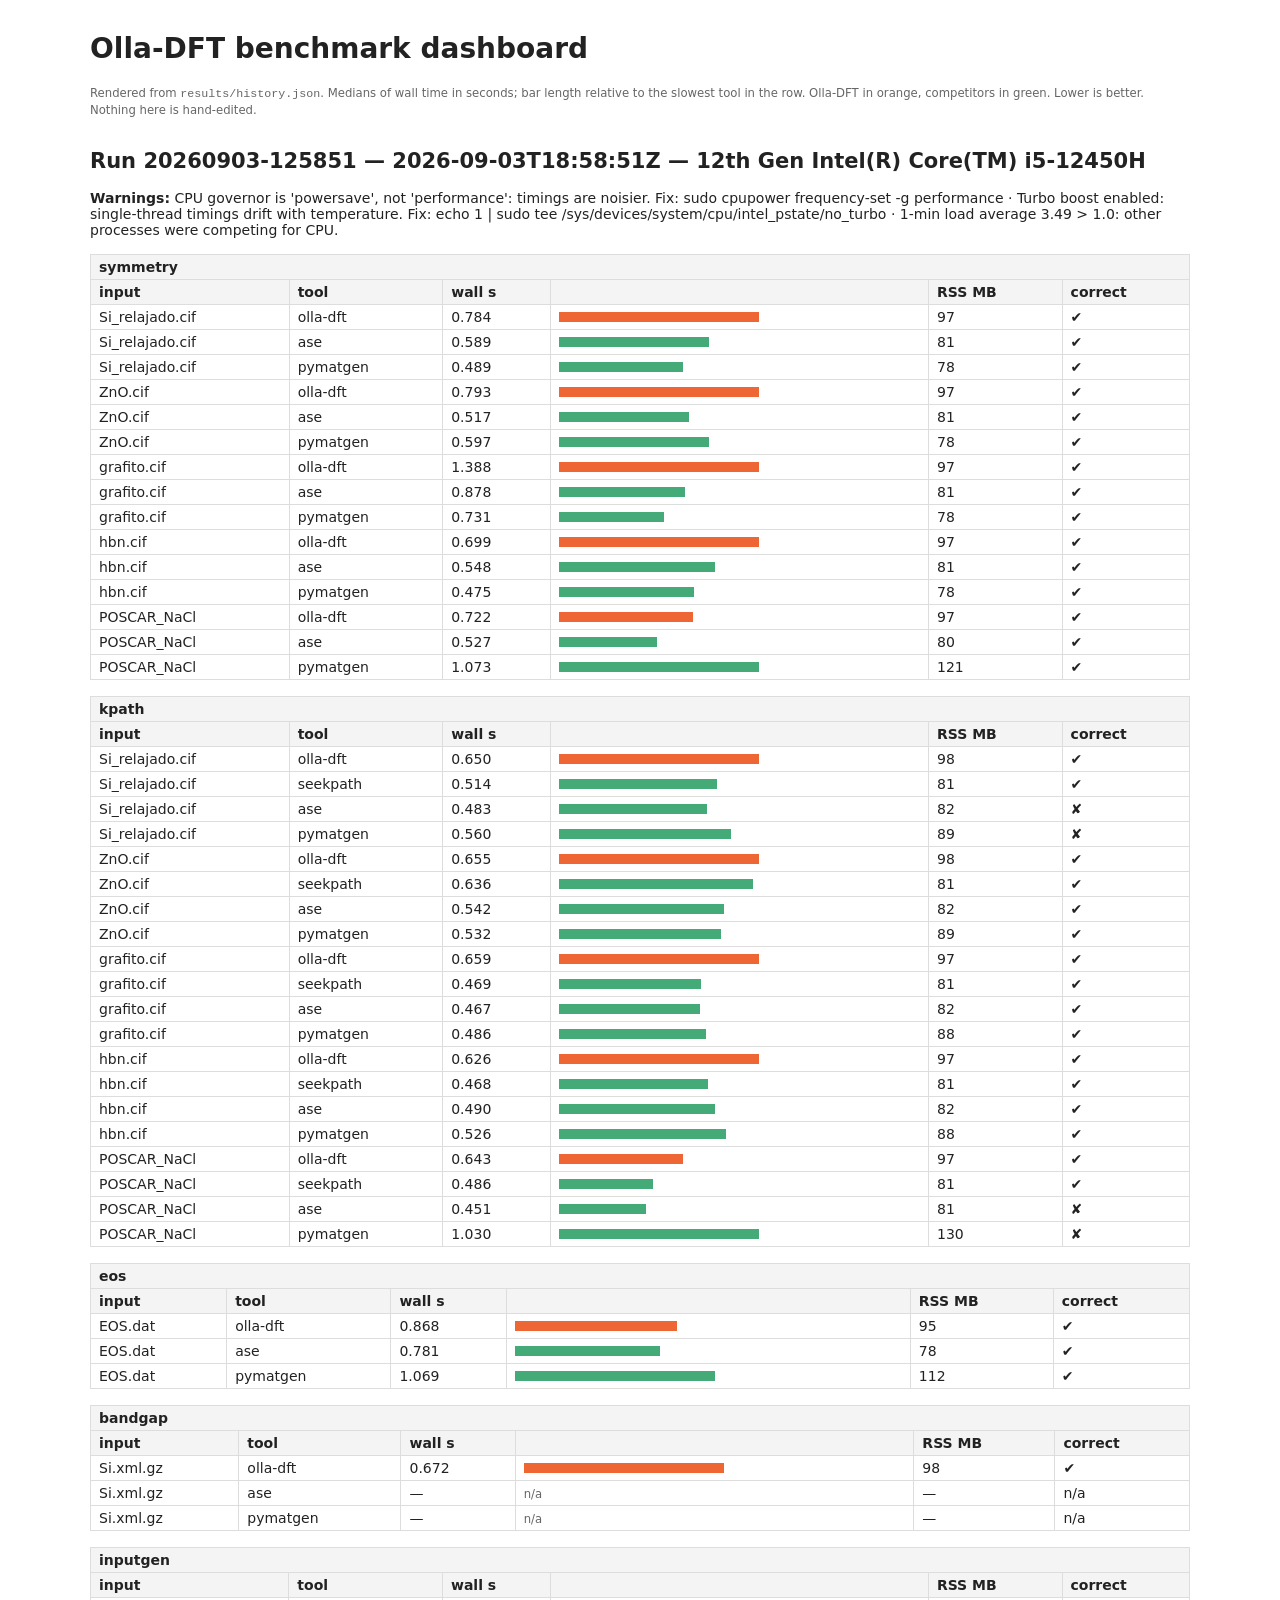
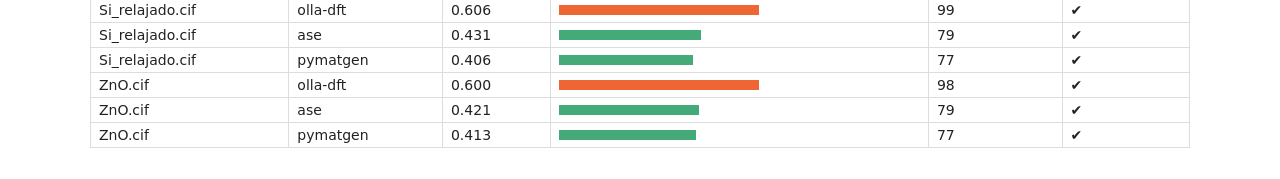
==== docs/index.html @ a961dec4 "First local benchmark run 20260903-125851: report, raw results, dashboard, judge packet Co-Authored-" ====
<!doctype html><html lang="en"><head><meta charset="utf-8"><title>Olla-DFT benchmark dashboard</title>
<style>body{font:14px system-ui,sans-serif;max-width:1100px;margin:2rem auto;padding:0 1rem;color:#222}table{border-collapse:collapse;width:100%;margin:1rem 0}td,th{border:1px solid #ddd;padding:4px 8px;text-align:left}th{background:#f4f4f4}.bar{height:10px;background:#4a7;display:inline-block}.o{background:#e63}small{color:#666}h2{margin-top:2rem}</style></head><body>
<h1>Olla-DFT benchmark dashboard</h1><p><small>Rendered from <code>results/history.json</code>. Medians of wall time in seconds; bar length relative to the slowest tool in the row. Olla-DFT in orange, competitors in green. Lower is better. Nothing here is hand-edited.</small></p>
<div id="app"></div>
<script>const H={"runs": [{"run_id": "20260903-125851", "timestamp": "2026-09-03T18:58:51Z", "cpu": "12th Gen Intel(R) Core(TM) i5-12450H", "label": "local", "warnings": ["CPU governor is 'powersave', not 'performance': timings are noisier. Fix: sudo cpupower frequency-set -g performance", "Turbo boost enabled: single-thread timings drift with temperature. Fix: echo 1 | sudo tee /sys/devices/system/cpu/intel_pstate/no_turbo", "1-min load average 3.49 > 1.0: other processes were competing for CPU."], "summary": {"symmetry": {"Si_relajado.cif": {"olla-dft": {"unsupported": false, "wall": 0.7836942550056847, "rss": 97.24609375, "correct": true}, "ase": {"unsupported": false, "wall": 0.5889256569935242, "rss": 80.5703125, "correct": true}, "pymatgen": {"unsupported": false, "wall": 0.4886148600053275, "rss": 77.90625, "correct": true}}, "ZnO.cif": {"olla-dft": {"unsupported": false, "wall": 0.7933083599928068, "rss": 97.24609375, "correct": true}, "ase": {"unsupported": false, "wall": 0.5170570519985631, "rss": 80.66796875, "correct": true}, "pymatgen": {"unsupported": false, "wall": 0.5966318950086134, "rss": 77.77734375, "correct": true}}, "grafito.cif": {"olla-dft": {"unsupported": false, "wall": 1.3883577520027757, "rss": 97.22265625, "correct": true}, "ase": {"unsupported": false, "wall": 0.878361497001606, "rss": 80.72265625, "correct": true}, "pymatgen": {"unsupported": false, "wall": 0.7312479440006427, "rss": 77.62109375, "correct": true}}, "hbn.cif": {"olla-dft": {"unsupported": false, "wall": 0.6993144100124482, "rss": 97.3515625, "correct": true}, "ase": {"unsupported": false, "wall": 0.5484953690029215, "rss": 80.53515625, "correct": true}, "pymatgen": {"unsupported": false, "wall": 0.4749829979991773, "rss": 77.68359375, "correct": true}}, "POSCAR_NaCl": {"olla-dft": {"unsupported": false, "wall": 0.7222179079981288, "rss": 97.29296875, "correct": true}, "ase": {"unsupported": false, "wall": 0.5265910250018351, "rss": 80.11328125, "correct": true}, "pymatgen": {"unsupported": false, "wall": 1.0728830940061016, "rss": 120.5625, "correct": true}}}, "kpath": {"Si_relajado.cif": {"olla-dft": {"unsupported": false, "wall": 0.6495729199959897, "rss": 97.578125, "correct": true}, "seekpath": {"unsupported": false, "wall": 0.5141105030052131, "rss": 81.0078125, "correct": true}, "ase": {"unsupported": false, "wall": 0.48333769899909385, "rss": 81.91796875, "correct": false}, "pymatgen": {"unsupported": false, "wall": 0.5600121689931257, "rss": 88.8515625, "correct": false}}, "ZnO.cif": {"olla-dft": {"unsupported": false, "wall": 0.6546568610065151, "rss": 97.51953125, "correct": true}, "seekpath": {"unsupported": false, "wall": 0.6358807950018672, "rss": 80.94140625, "correct": true}, "ase": {"unsupported": false, "wall": 0.5415040259977104, "rss": 81.91015625, "correct": true}, "pymatgen": {"unsupported": false, "wall": 0.5319372769881738, "rss": 88.65234375, "correct": true}}, "grafito.cif": {"olla-dft": {"unsupported": false, "wall": 0.6588038370100548, "rss": 97.47265625, "correct": true}, "seekpath": {"unsupported": false, "wall": 0.469487467998988, "rss": 80.83203125, "correct": true}, "ase": {"unsupported": false, "wall": 0.46731043499312364, "rss": 81.82421875, "correct": true}, "pymatgen": {"unsupported": false, "wall": 0.4859178479964612, "rss": 88.4765625, "correct": true}}, "hbn.cif": {"olla-dft": {"unsupported": false, "wall": 0.6262975499994354, "rss": 97.40625, "correct": true}, "seekpath": {"unsupported": false, "wall": 0.46783351300109643, "rss": 80.91015625, "correct": true}, "ase": {"unsupported": false, "wall": 0.4903212260105647, "rss": 81.8046875, "correct": true}, "pymatgen": {"unsupported": false, "wall": 0.5256099090038333, "rss": 88.42578125, "correct": true}}, "POSCAR_NaCl": {"olla-dft": {"unsupported": false, "wall": 0.6431158199993661, "rss": 97.26171875, "correct": true}, "seekpath": {"unsupported": false, "wall": 0.4858660549944034, "rss": 80.55078125, "correct": true}, "ase": {"unsupported": false, "wall": 0.4510289800091414, "rss": 81.453125, "correct": false}, "pymatgen": {"unsupported": false, "wall": 1.0301543050009059, "rss": 130.46484375, "correct": false}}}, "eos": {"EOS.dat": {"olla-dft": {"unsupported": false, "wall": 0.8675543709978228, "rss": 95.25, "correct": true}, "ase": {"unsupported": false, "wall": 0.780597734003095, "rss": 78.4453125, "correct": true}, "pymatgen": {"unsupported": false, "wall": 1.0693264929868747, "rss": 111.90234375, "correct": true}}}, "bandgap": {"Si.xml.gz": {"olla-dft": {"unsupported": false, "wall": 0.6720224029995734, "rss": 97.53515625, "correct": true}, "ase": {"unsupported": true, "wall": 0.5513637489930261, "rss": 77.9765625, "correct": false}, "pymatgen": {"unsupported": true, "wall": 0.23393407800176647, "rss": 39.97265625, "correct": false}}}, "inputgen": {"Si_relajado.cif": {"olla-dft": {"unsupported": false, "wall": 0.6055286350019742, "rss": 99.1328125, "correct": true}, "ase": {"unsupported": false, "wall": 0.43082701800449286, "rss": 79.390625, "correct": true}, "pymatgen": {"unsupported": false, "wall": 0.4062583290069597, "rss": 76.9140625, "correct": true}}, "ZnO.cif": {"olla-dft": {"unsupported": false, "wall": 0.5999783320003189, "rss": 98.19921875, "correct": true}, "ase": {"unsupported": false, "wall": 0.42106987300212495, "rss": 79.37109375, "correct": true}, "pymatgen": {"unsupported": false, "wall": 0.41304279200267047, "rss": 77.0078125, "correct": true}}}}, "packages": {"seekpath": "2.2.1", "olla-dft": "1.0.0", "scipy": "1.18.1", "matplotlib": "3.11.1", "pymatgen": "2026.5.4", "ase": "3.29.0", "spglib": "2.7.0", "numpy": "2.2.6"}}]};const app=document.getElementById('app');
for(const run of H.runs){const h=document.createElement('h2');h.textContent=`Run ${run.run_id} — ${run.timestamp} — ${run.cpu}`;app.appendChild(h);
if(run.warnings.length){const w=document.createElement('p');w.innerHTML='<b>Warnings:</b> '+run.warnings.join(' · ');app.appendChild(w);}
for(const [task,inputs] of Object.entries(run.summary)){const t=document.createElement('table');t.innerHTML=`<tr><th colspan=6>${task}</th></tr><tr><th>input</th><th>tool</th><th>wall s</th><th></th><th>RSS MB</th><th>correct</th></tr>`;
for(const [inp,tools] of Object.entries(inputs)){const mx=Math.max(...Object.values(tools).map(d=>d.wall||0));for(const [tool,d] of Object.entries(tools)){const tr=document.createElement('tr');
tr.innerHTML=`<td>${inp}</td><td>${tool}</td><td>${d.unsupported?'—':d.wall.toFixed(3)}</td><td>${d.unsupported?'<small>n/a</small>':`<span class="bar ${tool==='olla-dft'?'o':''}" style="width:${(200*d.wall/mx)|0}px"></span>`}</td><td>${d.unsupported?'—':d.rss.toFixed(0)}</td><td>${d.unsupported?'n/a':(d.correct?'✔':'✘')}</td>`;t.appendChild(tr);}}app.appendChild(t);}}
</script></body></html>
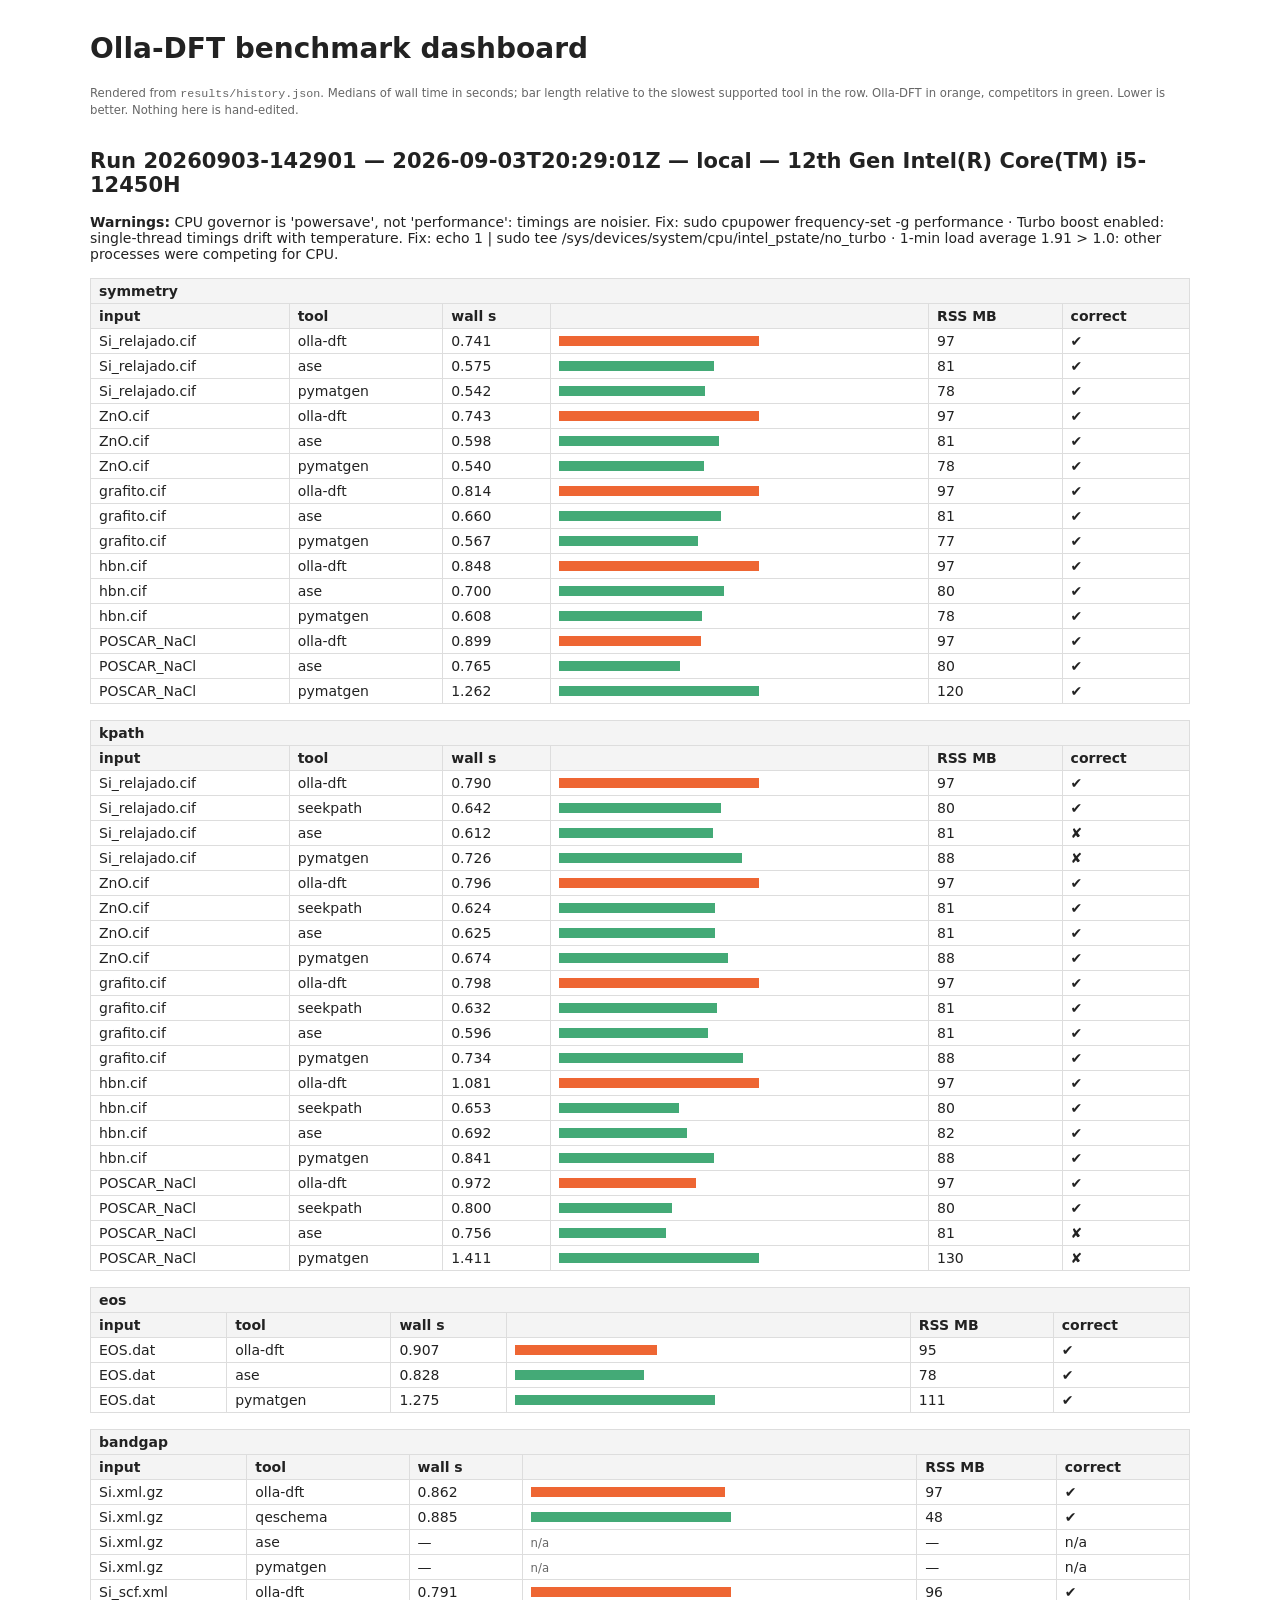
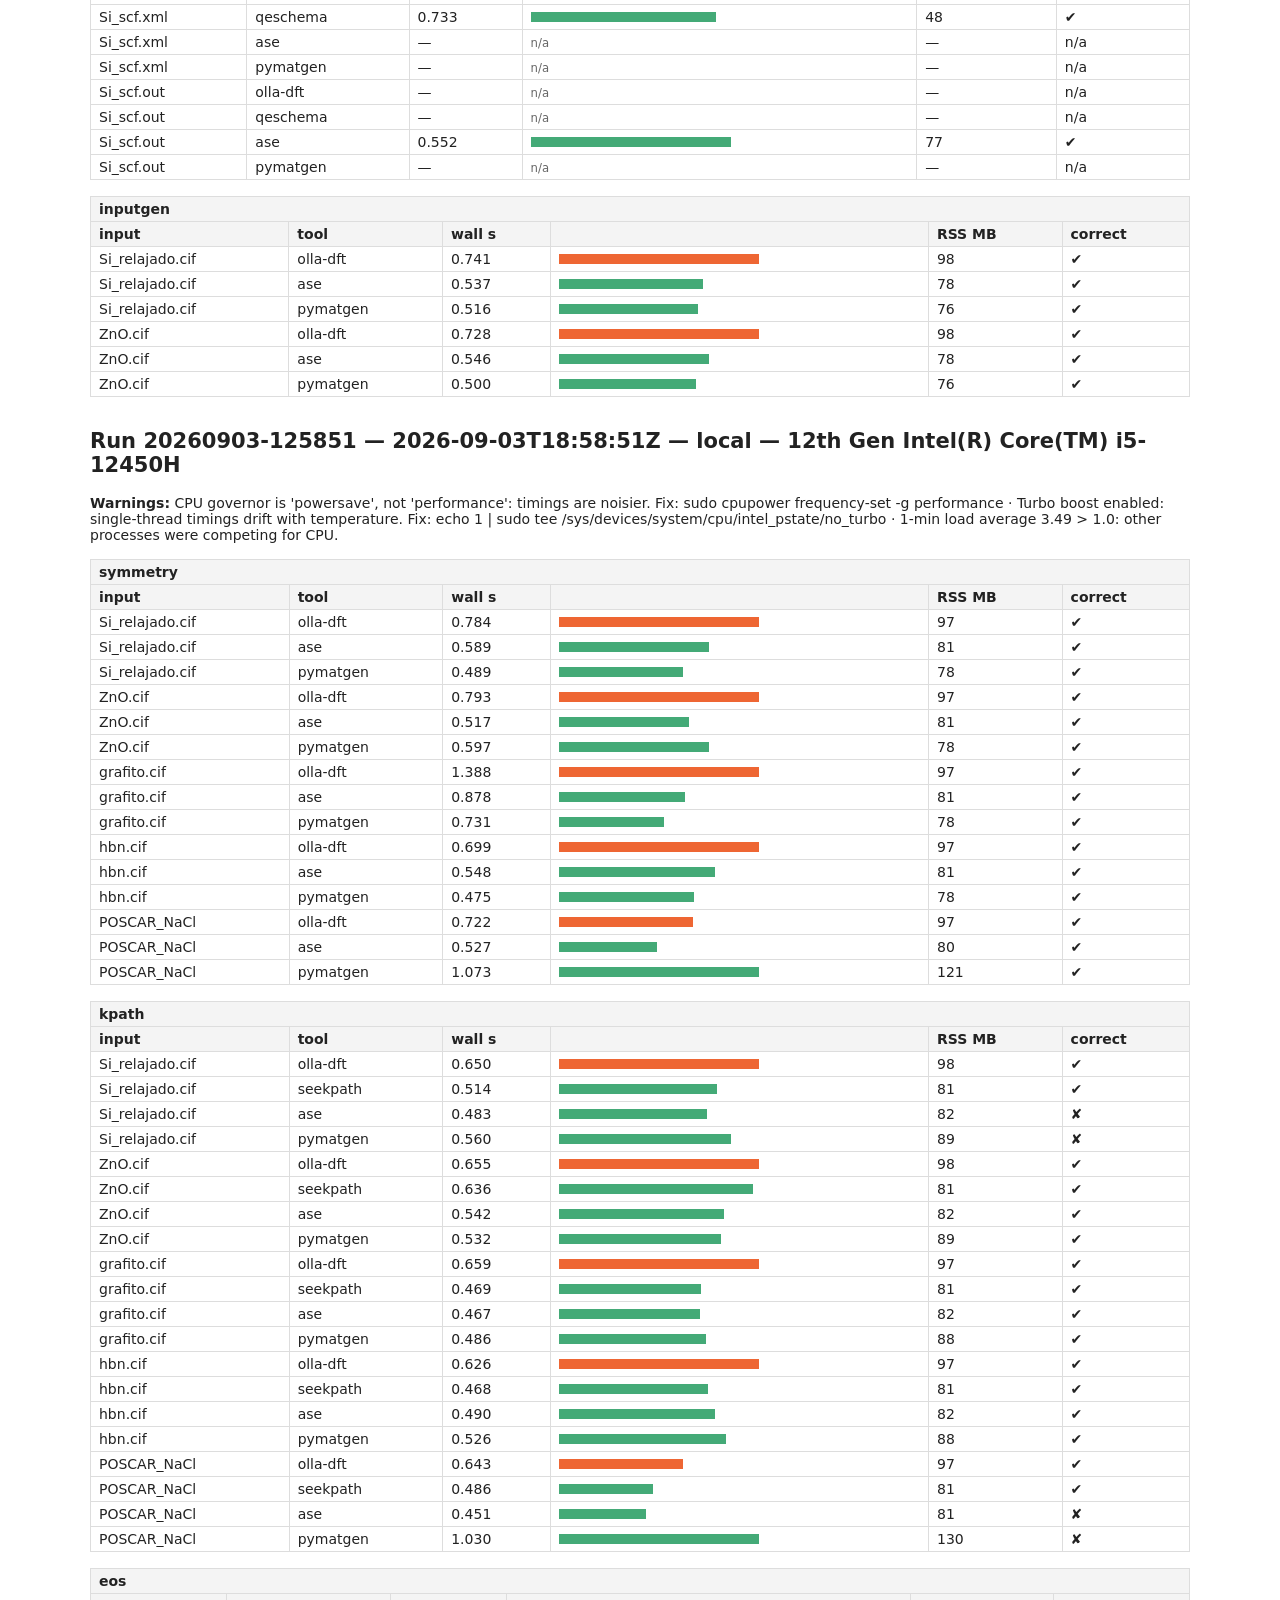
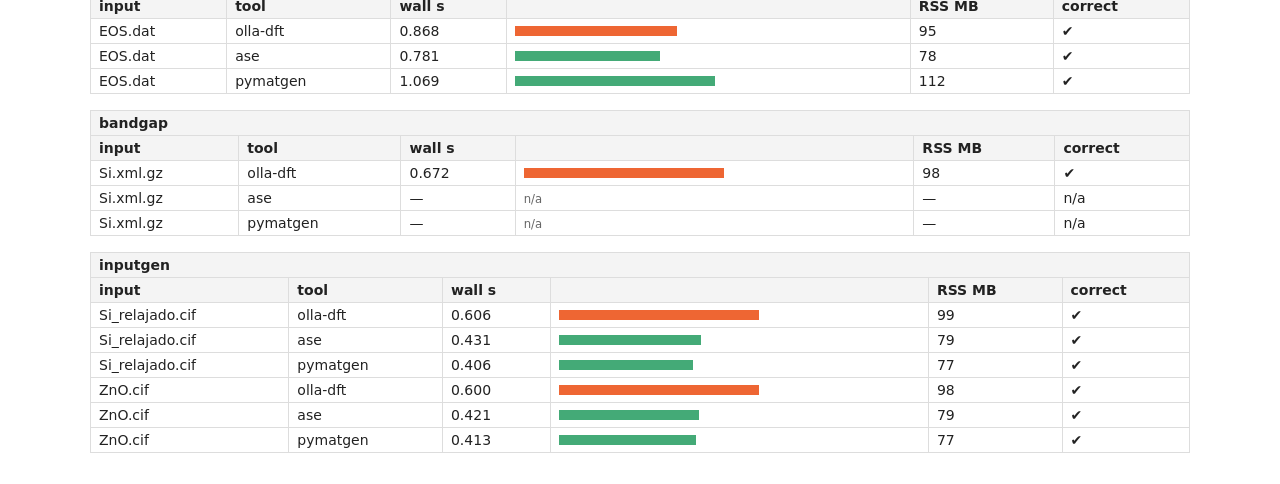
==== commit aff192f5: "Run 20260903-142901 after the first verdict: qeschema and text-output bandgap, analytic EOS referenc" ====
--- a/docs/index.html
+++ b/docs/index.html
@@ -1,11 +1,11 @@
 <!doctype html><html lang="en"><head><meta charset="utf-8"><title>Olla-DFT benchmark dashboard</title>
 <style>body{font:14px system-ui,sans-serif;max-width:1100px;margin:2rem auto;padding:0 1rem;color:#222}table{border-collapse:collapse;width:100%;margin:1rem 0}td,th{border:1px solid #ddd;padding:4px 8px;text-align:left}th{background:#f4f4f4}.bar{height:10px;background:#4a7;display:inline-block}.o{background:#e63}small{color:#666}h2{margin-top:2rem}</style></head><body>
-<h1>Olla-DFT benchmark dashboard</h1><p><small>Rendered from <code>results/history.json</code>. Medians of wall time in seconds; bar length relative to the slowest tool in the row. Olla-DFT in orange, competitors in green. Lower is better. Nothing here is hand-edited.</small></p>
+<h1>Olla-DFT benchmark dashboard</h1><p><small>Rendered from <code>results/history.json</code>. Medians of wall time in seconds; bar length relative to the slowest supported tool in the row. Olla-DFT in orange, competitors in green. Lower is better. Nothing here is hand-edited.</small></p>
 <div id="app"></div>
-<script>const H={"runs": [{"run_id": "20260903-125851", "timestamp": "2026-09-03T18:58:51Z", "cpu": "12th Gen Intel(R) Core(TM) i5-12450H", "label": "local", "warnings": ["CPU governor is 'powersave', not 'performance': timings are noisier. Fix: sudo cpupower frequency-set -g performance", "Turbo boost enabled: single-thread timings drift with temperature. Fix: echo 1 | sudo tee /sys/devices/system/cpu/intel_pstate/no_turbo", "1-min load average 3.49 > 1.0: other processes were competing for CPU."], "summary": {"symmetry": {"Si_relajado.cif": {"olla-dft": {"unsupported": false, "wall": 0.7836942550056847, "rss": 97.24609375, "correct": true}, "ase": {"unsupported": false, "wall": 0.5889256569935242, "rss": 80.5703125, "correct": true}, "pymatgen": {"unsupported": false, "wall": 0.4886148600053275, "rss": 77.90625, "correct": true}}, "ZnO.cif": {"olla-dft": {"unsupported": false, "wall": 0.7933083599928068, "rss": 97.24609375, "correct": true}, "ase": {"unsupported": false, "wall": 0.5170570519985631, "rss": 80.66796875, "correct": true}, "pymatgen": {"unsupported": false, "wall": 0.5966318950086134, "rss": 77.77734375, "correct": true}}, "grafito.cif": {"olla-dft": {"unsupported": false, "wall": 1.3883577520027757, "rss": 97.22265625, "correct": true}, "ase": {"unsupported": false, "wall": 0.878361497001606, "rss": 80.72265625, "correct": true}, "pymatgen": {"unsupported": false, "wall": 0.7312479440006427, "rss": 77.62109375, "correct": true}}, "hbn.cif": {"olla-dft": {"unsupported": false, "wall": 0.6993144100124482, "rss": 97.3515625, "correct": true}, "ase": {"unsupported": false, "wall": 0.5484953690029215, "rss": 80.53515625, "correct": true}, "pymatgen": {"unsupported": false, "wall": 0.4749829979991773, "rss": 77.68359375, "correct": true}}, "POSCAR_NaCl": {"olla-dft": {"unsupported": false, "wall": 0.7222179079981288, "rss": 97.29296875, "correct": true}, "ase": {"unsupported": false, "wall": 0.5265910250018351, "rss": 80.11328125, "correct": true}, "pymatgen": {"unsupported": false, "wall": 1.0728830940061016, "rss": 120.5625, "correct": true}}}, "kpath": {"Si_relajado.cif": {"olla-dft": {"unsupported": false, "wall": 0.6495729199959897, "rss": 97.578125, "correct": true}, "seekpath": {"unsupported": false, "wall": 0.5141105030052131, "rss": 81.0078125, "correct": true}, "ase": {"unsupported": false, "wall": 0.48333769899909385, "rss": 81.91796875, "correct": false}, "pymatgen": {"unsupported": false, "wall": 0.5600121689931257, "rss": 88.8515625, "correct": false}}, "ZnO.cif": {"olla-dft": {"unsupported": false, "wall": 0.6546568610065151, "rss": 97.51953125, "correct": true}, "seekpath": {"unsupported": false, "wall": 0.6358807950018672, "rss": 80.94140625, "correct": true}, "ase": {"unsupported": false, "wall": 0.5415040259977104, "rss": 81.91015625, "correct": true}, "pymatgen": {"unsupported": false, "wall": 0.5319372769881738, "rss": 88.65234375, "correct": true}}, "grafito.cif": {"olla-dft": {"unsupported": false, "wall": 0.6588038370100548, "rss": 97.47265625, "correct": true}, "seekpath": {"unsupported": false, "wall": 0.469487467998988, "rss": 80.83203125, "correct": true}, "ase": {"unsupported": false, "wall": 0.46731043499312364, "rss": 81.82421875, "correct": true}, "pymatgen": {"unsupported": false, "wall": 0.4859178479964612, "rss": 88.4765625, "correct": true}}, "hbn.cif": {"olla-dft": {"unsupported": false, "wall": 0.6262975499994354, "rss": 97.40625, "correct": true}, "seekpath": {"unsupported": false, "wall": 0.46783351300109643, "rss": 80.91015625, "correct": true}, "ase": {"unsupported": false, "wall": 0.4903212260105647, "rss": 81.8046875, "correct": true}, "pymatgen": {"unsupported": false, "wall": 0.5256099090038333, "rss": 88.42578125, "correct": true}}, "POSCAR_NaCl": {"olla-dft": {"unsupported": false, "wall": 0.6431158199993661, "rss": 97.26171875, "correct": true}, "seekpath": {"unsupported": false, "wall": 0.4858660549944034, "rss": 80.55078125, "correct": true}, "ase": {"unsupported": false, "wall": 0.4510289800091414, "rss": 81.453125, "correct": false}, "pymatgen": {"unsupported": false, "wall": 1.0301543050009059, "rss": 130.46484375, "correct": false}}}, "eos": {"EOS.dat": {"olla-dft": {"unsupported": false, "wall": 0.8675543709978228, "rss": 95.25, "correct": true}, "ase": {"unsupported": false, "wall": 0.780597734003095, "rss": 78.4453125, "correct": true}, "pymatgen": {"unsupported": false, "wall": 1.0693264929868747, "rss": 111.90234375, "correct": true}}}, "bandgap": {"Si.xml.gz": {"olla-dft": {"unsupported": false, "wall": 0.6720224029995734, "rss": 97.53515625, "correct": true}, "ase": {"unsupported": true, "wall": 0.5513637489930261, "rss": 77.9765625, "correct": false}, "pymatgen": {"unsupported": true, "wall": 0.23393407800176647, "rss": 39.97265625, "correct": false}}}, "inputgen": {"Si_relajado.cif": {"olla-dft": {"unsupported": false, "wall": 0.6055286350019742, "rss": 99.1328125, "correct": true}, "ase": {"unsupported": false, "wall": 0.43082701800449286, "rss": 79.390625, "correct": true}, "pymatgen": {"unsupported": false, "wall": 0.4062583290069597, "rss": 76.9140625, "correct": true}}, "ZnO.cif": {"olla-dft": {"unsupported": false, "wall": 0.5999783320003189, "rss": 98.19921875, "correct": true}, "ase": {"unsupported": false, "wall": 0.42106987300212495, "rss": 79.37109375, "correct": true}, "pymatgen": {"unsupported": false, "wall": 0.41304279200267047, "rss": 77.0078125, "correct": true}}}}, "packages": {"seekpath": "2.2.1", "olla-dft": "1.0.0", "scipy": "1.18.1", "matplotlib": "3.11.1", "pymatgen": "2026.5.4", "ase": "3.29.0", "spglib": "2.7.0", "numpy": "2.2.6"}}]};const app=document.getElementById('app');
-for(const run of H.runs){const h=document.createElement('h2');h.textContent=`Run ${run.run_id} — ${run.timestamp} — ${run.cpu}`;app.appendChild(h);
+<script>const H={"runs": [{"run_id": "20260903-142901", "timestamp": "2026-09-03T20:29:01Z", "cpu": "12th Gen Intel(R) Core(TM) i5-12450H", "label": "local", "warnings": ["CPU governor is 'powersave', not 'performance': timings are noisier. Fix: sudo cpupower frequency-set -g performance", "Turbo boost enabled: single-thread timings drift with temperature. Fix: echo 1 | sudo tee /sys/devices/system/cpu/intel_pstate/no_turbo", "1-min load average 1.91 > 1.0: other processes were competing for CPU."], "summary": {"symmetry": {"Si_relajado.cif": {"olla-dft": {"unsupported": false, "wall": 0.7413326950045303, "rss": 97.3046875, "correct": true}, "ase": {"unsupported": false, "wall": 0.5750709279964212, "rss": 80.80078125, "correct": true}, "pymatgen": {"unsupported": false, "wall": 0.5423307160090189, "rss": 77.7890625, "correct": true}}, "ZnO.cif": {"olla-dft": {"unsupported": false, "wall": 0.7434345069923438, "rss": 97.2421875, "correct": true}, "ase": {"unsupported": false, "wall": 0.5981749289931031, "rss": 80.78125, "correct": true}, "pymatgen": {"unsupported": false, "wall": 0.5396414470014861, "rss": 77.84765625, "correct": true}}, "grafito.cif": {"olla-dft": {"unsupported": false, "wall": 0.8139998940023361, "rss": 96.94140625, "correct": true}, "ase": {"unsupported": false, "wall": 0.660035341992625, "rss": 80.5859375, "correct": true}, "pymatgen": {"unsupported": false, "wall": 0.5668149989942322, "rss": 77.49609375, "correct": true}}, "hbn.cif": {"olla-dft": {"unsupported": false, "wall": 0.8483597050071694, "rss": 96.75, "correct": true}, "ase": {"unsupported": false, "wall": 0.7002635249955347, "rss": 80.3203125, "correct": true}, "pymatgen": {"unsupported": false, "wall": 0.6075903160090093, "rss": 77.5078125, "correct": true}}, "POSCAR_NaCl": {"olla-dft": {"unsupported": false, "wall": 0.8993174289935268, "rss": 96.65625, "correct": true}, "ase": {"unsupported": false, "wall": 0.7645296619884903, "rss": 79.7265625, "correct": true}, "pymatgen": {"unsupported": false, "wall": 1.26195904200722, "rss": 119.8828125, "correct": true}}}, "kpath": {"Si_relajado.cif": {"olla-dft": {"unsupported": false, "wall": 0.7902662359992974, "rss": 96.76171875, "correct": true}, "seekpath": {"unsupported": false, "wall": 0.6417101359984372, "rss": 80.390625, "correct": true}, "ase": {"unsupported": false, "wall": 0.612338696999359, "rss": 81.30078125, "correct": false}, "pymatgen": {"unsupported": false, "wall": 0.7260987879999448, "rss": 88.2421875, "correct": false}}, "ZnO.cif": {"olla-dft": {"unsupported": false, "wall": 0.7959597610024503, "rss": 96.78515625, "correct": true}, "seekpath": {"unsupported": false, "wall": 0.6238072839914821, "rss": 80.5, "correct": true}, "ase": {"unsupported": false, "wall": 0.6245010210113833, "rss": 81.453125, "correct": true}, "pymatgen": {"unsupported": false, "wall": 0.67350935099239, "rss": 88.2734375, "correct": true}}, "grafito.cif": {"olla-dft": {"unsupported": false, "wall": 0.7975847159978002, "rss": 96.859375, "correct": true}, "seekpath": {"unsupported": false, "wall": 0.6316944060090464, "rss": 80.5625, "correct": true}, "ase": {"unsupported": false, "wall": 0.5956927890074439, "rss": 81.45703125, "correct": true}, "pymatgen": {"unsupported": false, "wall": 0.7338924700015923, "rss": 88.140625, "correct": true}}, "hbn.cif": {"olla-dft": {"unsupported": false, "wall": 1.0808410409954377, "rss": 96.94921875, "correct": true}, "seekpath": {"unsupported": false, "wall": 0.6525974340038374, "rss": 80.48828125, "correct": true}, "ase": {"unsupported": false, "wall": 0.6920888440072304, "rss": 81.5234375, "correct": true}, "pymatgen": {"unsupported": false, "wall": 0.8406175440031802, "rss": 88.0390625, "correct": true}}, "POSCAR_NaCl": {"olla-dft": {"unsupported": false, "wall": 0.9717661820031935, "rss": 96.875, "correct": true}, "seekpath": {"unsupported": false, "wall": 0.7997971139993751, "rss": 80.2890625, "correct": true}, "ase": {"unsupported": false, "wall": 0.756377869998687, "rss": 81.18359375, "correct": false}, "pymatgen": {"unsupported": false, "wall": 1.4108239859924652, "rss": 130.01953125, "correct": false}}}, "eos": {"EOS.dat": {"olla-dft": {"unsupported": false, "wall": 0.9068690740095917, "rss": 94.7421875, "correct": true}, "ase": {"unsupported": false, "wall": 0.8277070219919551, "rss": 77.734375, "correct": true}, "pymatgen": {"unsupported": false, "wall": 1.2748774319916265, "rss": 111.26171875, "correct": true}}}, "bandgap": {"Si.xml.gz": {"olla-dft": {"unsupported": false, "wall": 0.8616909230040619, "rss": 96.5859375, "correct": true}, "qeschema": {"unsupported": false, "wall": 0.8850479069951689, "rss": 48.45703125, "correct": true}, "ase": {"unsupported": true, "wall": null, "rss": null, "correct": false}, "pymatgen": {"unsupported": true, "wall": null, "rss": null, "correct": false}}, "Si_scf.xml": {"olla-dft": {"unsupported": false, "wall": 0.790674461008166, "rss": 96.00390625, "correct": true}, "qeschema": {"unsupported": false, "wall": 0.7333113869972294, "rss": 47.81640625, "correct": true}, "ase": {"unsupported": true, "wall": null, "rss": null, "correct": false}, "pymatgen": {"unsupported": true, "wall": null, "rss": null, "correct": false}}, "Si_scf.out": {"olla-dft": {"unsupported": true, "wall": null, "rss": null, "correct": false}, "qeschema": {"unsupported": true, "wall": null, "rss": null, "correct": false}, "ase": {"unsupported": false, "wall": 0.5522479250066681, "rss": 77.1484375, "correct": true}, "pymatgen": {"unsupported": true, "wall": null, "rss": null, "correct": false}}}, "inputgen": {"Si_relajado.cif": {"olla-dft": {"unsupported": false, "wall": 0.741191153996624, "rss": 98.4140625, "correct": true}, "ase": {"unsupported": false, "wall": 0.5365817619895097, "rss": 78.375, "correct": true}, "pymatgen": {"unsupported": false, "wall": 0.5155244679917814, "rss": 76.19921875, "correct": true}}, "ZnO.cif": {"olla-dft": {"unsupported": false, "wall": 0.7276115079876035, "rss": 97.50390625, "correct": true}, "ase": {"unsupported": false, "wall": 0.5459061220026342, "rss": 78.44140625, "correct": true}, "pymatgen": {"unsupported": false, "wall": 0.4996928030013805, "rss": 76.109375, "correct": true}}}}, "packages": {"seekpath": "2.2.1", "olla-dft": "1.0.0", "scipy": "1.18.1", "matplotlib": "3.11.1", "pymatgen": "2026.5.4", "ase": "3.29.0", "spglib": "2.7.0", "numpy": "2.2.6"}}, {"run_id": "20260903-125851", "timestamp": "2026-09-03T18:58:51Z", "cpu": "12th Gen Intel(R) Core(TM) i5-12450H", "label": "local", "warnings": ["CPU governor is 'powersave', not 'performance': timings are noisier. Fix: sudo cpupower frequency-set -g performance", "Turbo boost enabled: single-thread timings drift with temperature. Fix: echo 1 | sudo tee /sys/devices/system/cpu/intel_pstate/no_turbo", "1-min load average 3.49 > 1.0: other processes were competing for CPU."], "summary": {"symmetry": {"Si_relajado.cif": {"olla-dft": {"unsupported": false, "wall": 0.7836942550056847, "rss": 97.24609375, "correct": true}, "ase": {"unsupported": false, "wall": 0.5889256569935242, "rss": 80.5703125, "correct": true}, "pymatgen": {"unsupported": false, "wall": 0.4886148600053275, "rss": 77.90625, "correct": true}}, "ZnO.cif": {"olla-dft": {"unsupported": false, "wall": 0.7933083599928068, "rss": 97.24609375, "correct": true}, "ase": {"unsupported": false, "wall": 0.5170570519985631, "rss": 80.66796875, "correct": true}, "pymatgen": {"unsupported": false, "wall": 0.5966318950086134, "rss": 77.77734375, "correct": true}}, "grafito.cif": {"olla-dft": {"unsupported": false, "wall": 1.3883577520027757, "rss": 97.22265625, "correct": true}, "ase": {"unsupported": false, "wall": 0.878361497001606, "rss": 80.72265625, "correct": true}, "pymatgen": {"unsupported": false, "wall": 0.7312479440006427, "rss": 77.62109375, "correct": true}}, "hbn.cif": {"olla-dft": {"unsupported": false, "wall": 0.6993144100124482, "rss": 97.3515625, "correct": true}, "ase": {"unsupported": false, "wall": 0.5484953690029215, "rss": 80.53515625, "correct": true}, "pymatgen": {"unsupported": false, "wall": 0.4749829979991773, "rss": 77.68359375, "correct": true}}, "POSCAR_NaCl": {"olla-dft": {"unsupported": false, "wall": 0.7222179079981288, "rss": 97.29296875, "correct": true}, "ase": {"unsupported": false, "wall": 0.5265910250018351, "rss": 80.11328125, "correct": true}, "pymatgen": {"unsupported": false, "wall": 1.0728830940061016, "rss": 120.5625, "correct": true}}}, "kpath": {"Si_relajado.cif": {"olla-dft": {"unsupported": false, "wall": 0.6495729199959897, "rss": 97.578125, "correct": true}, "seekpath": {"unsupported": false, "wall": 0.5141105030052131, "rss": 81.0078125, "correct": true}, "ase": {"unsupported": false, "wall": 0.48333769899909385, "rss": 81.91796875, "correct": false}, "pymatgen": {"unsupported": false, "wall": 0.5600121689931257, "rss": 88.8515625, "correct": false}}, "ZnO.cif": {"olla-dft": {"unsupported": false, "wall": 0.6546568610065151, "rss": 97.51953125, "correct": true}, "seekpath": {"unsupported": false, "wall": 0.6358807950018672, "rss": 80.94140625, "correct": true}, "ase": {"unsupported": false, "wall": 0.5415040259977104, "rss": 81.91015625, "correct": true}, "pymatgen": {"unsupported": false, "wall": 0.5319372769881738, "rss": 88.65234375, "correct": true}}, "grafito.cif": {"olla-dft": {"unsupported": false, "wall": 0.6588038370100548, "rss": 97.47265625, "correct": true}, "seekpath": {"unsupported": false, "wall": 0.469487467998988, "rss": 80.83203125, "correct": true}, "ase": {"unsupported": false, "wall": 0.46731043499312364, "rss": 81.82421875, "correct": true}, "pymatgen": {"unsupported": false, "wall": 0.4859178479964612, "rss": 88.4765625, "correct": true}}, "hbn.cif": {"olla-dft": {"unsupported": false, "wall": 0.6262975499994354, "rss": 97.40625, "correct": true}, "seekpath": {"unsupported": false, "wall": 0.46783351300109643, "rss": 80.91015625, "correct": true}, "ase": {"unsupported": false, "wall": 0.4903212260105647, "rss": 81.8046875, "correct": true}, "pymatgen": {"unsupported": false, "wall": 0.5256099090038333, "rss": 88.42578125, "correct": true}}, "POSCAR_NaCl": {"olla-dft": {"unsupported": false, "wall": 0.6431158199993661, "rss": 97.26171875, "correct": true}, "seekpath": {"unsupported": false, "wall": 0.4858660549944034, "rss": 80.55078125, "correct": true}, "ase": {"unsupported": false, "wall": 0.4510289800091414, "rss": 81.453125, "correct": false}, "pymatgen": {"unsupported": false, "wall": 1.0301543050009059, "rss": 130.46484375, "correct": false}}}, "eos": {"EOS.dat": {"olla-dft": {"unsupported": false, "wall": 0.8675543709978228, "rss": 95.25, "correct": true}, "ase": {"unsupported": false, "wall": 0.780597734003095, "rss": 78.4453125, "correct": true}, "pymatgen": {"unsupported": false, "wall": 1.0693264929868747, "rss": 111.90234375, "correct": true}}}, "bandgap": {"Si.xml.gz": {"olla-dft": {"unsupported": false, "wall": 0.6720224029995734, "rss": 97.53515625, "correct": true}, "ase": {"unsupported": true, "wall": 0.5513637489930261, "rss": 77.9765625, "correct": false}, "pymatgen": {"unsupported": true, "wall": 0.23393407800176647, "rss": 39.97265625, "correct": false}}}, "inputgen": {"Si_relajado.cif": {"olla-dft": {"unsupported": false, "wall": 0.6055286350019742, "rss": 99.1328125, "correct": true}, "ase": {"unsupported": false, "wall": 0.43082701800449286, "rss": 79.390625, "correct": true}, "pymatgen": {"unsupported": false, "wall": 0.4062583290069597, "rss": 76.9140625, "correct": true}}, "ZnO.cif": {"olla-dft": {"unsupported": false, "wall": 0.5999783320003189, "rss": 98.19921875, "correct": true}, "ase": {"unsupported": false, "wall": 0.42106987300212495, "rss": 79.37109375, "correct": true}, "pymatgen": {"unsupported": false, "wall": 0.41304279200267047, "rss": 77.0078125, "correct": true}}}}, "packages": {"seekpath": "2.2.1", "olla-dft": "1.0.0", "scipy": "1.18.1", "matplotlib": "3.11.1", "pymatgen": "2026.5.4", "ase": "3.29.0", "spglib": "2.7.0", "numpy": "2.2.6"}}]};const app=document.getElementById('app');
+for(const run of H.runs){const h=document.createElement('h2');h.textContent=`Run ${run.run_id} — ${run.timestamp} — ${run.label} — ${run.cpu}`;app.appendChild(h);
 if(run.warnings.length){const w=document.createElement('p');w.innerHTML='<b>Warnings:</b> '+run.warnings.join(' · ');app.appendChild(w);}
 for(const [task,inputs] of Object.entries(run.summary)){const t=document.createElement('table');t.innerHTML=`<tr><th colspan=6>${task}</th></tr><tr><th>input</th><th>tool</th><th>wall s</th><th></th><th>RSS MB</th><th>correct</th></tr>`;
-for(const [inp,tools] of Object.entries(inputs)){const mx=Math.max(...Object.values(tools).map(d=>d.wall||0));for(const [tool,d] of Object.entries(tools)){const tr=document.createElement('tr');
+for(const [inp,tools] of Object.entries(inputs)){const mx=Math.max(...Object.values(tools).filter(d=>!d.unsupported).map(d=>d.wall||0));for(const [tool,d] of Object.entries(tools)){const tr=document.createElement('tr');
 tr.innerHTML=`<td>${inp}</td><td>${tool}</td><td>${d.unsupported?'—':d.wall.toFixed(3)}</td><td>${d.unsupported?'<small>n/a</small>':`<span class="bar ${tool==='olla-dft'?'o':''}" style="width:${(200*d.wall/mx)|0}px"></span>`}</td><td>${d.unsupported?'—':d.rss.toFixed(0)}</td><td>${d.unsupported?'n/a':(d.correct?'✔':'✘')}</td>`;t.appendChild(tr);}}app.appendChild(t);}}
 </script></body></html>
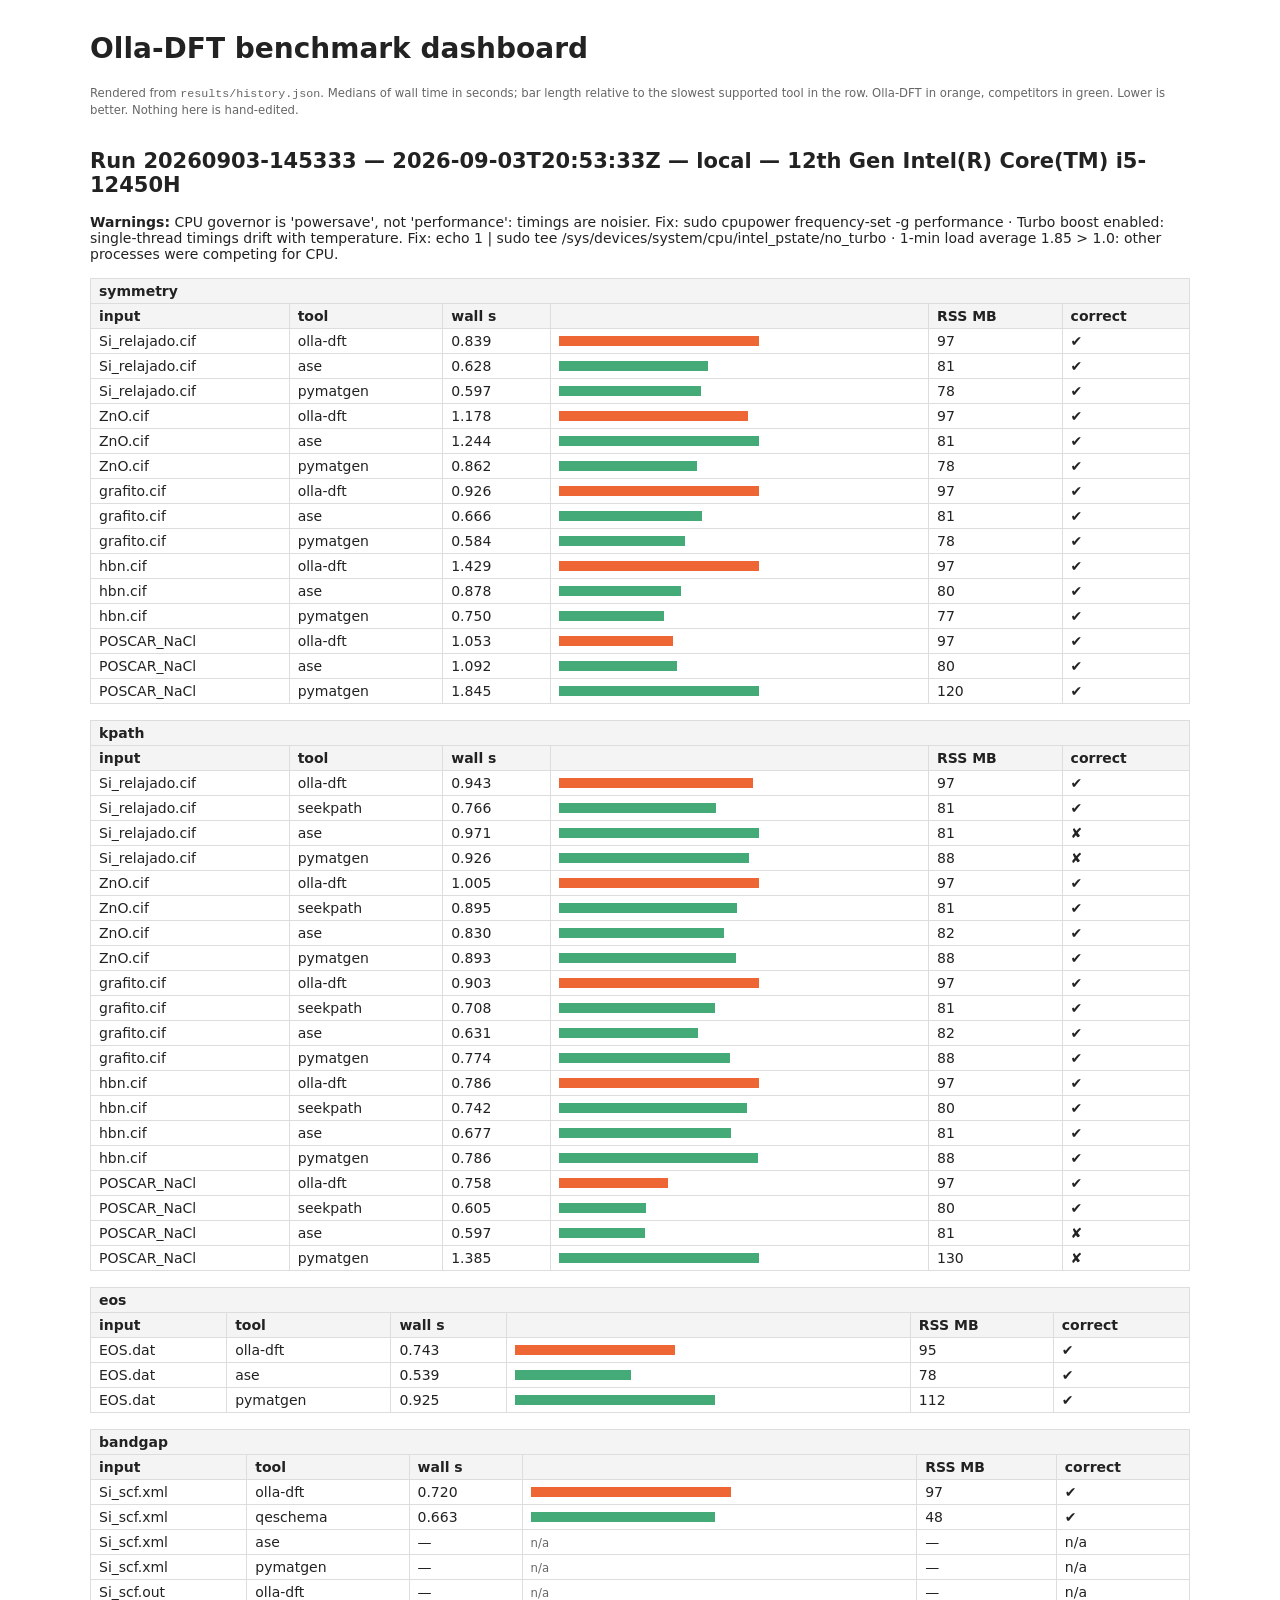
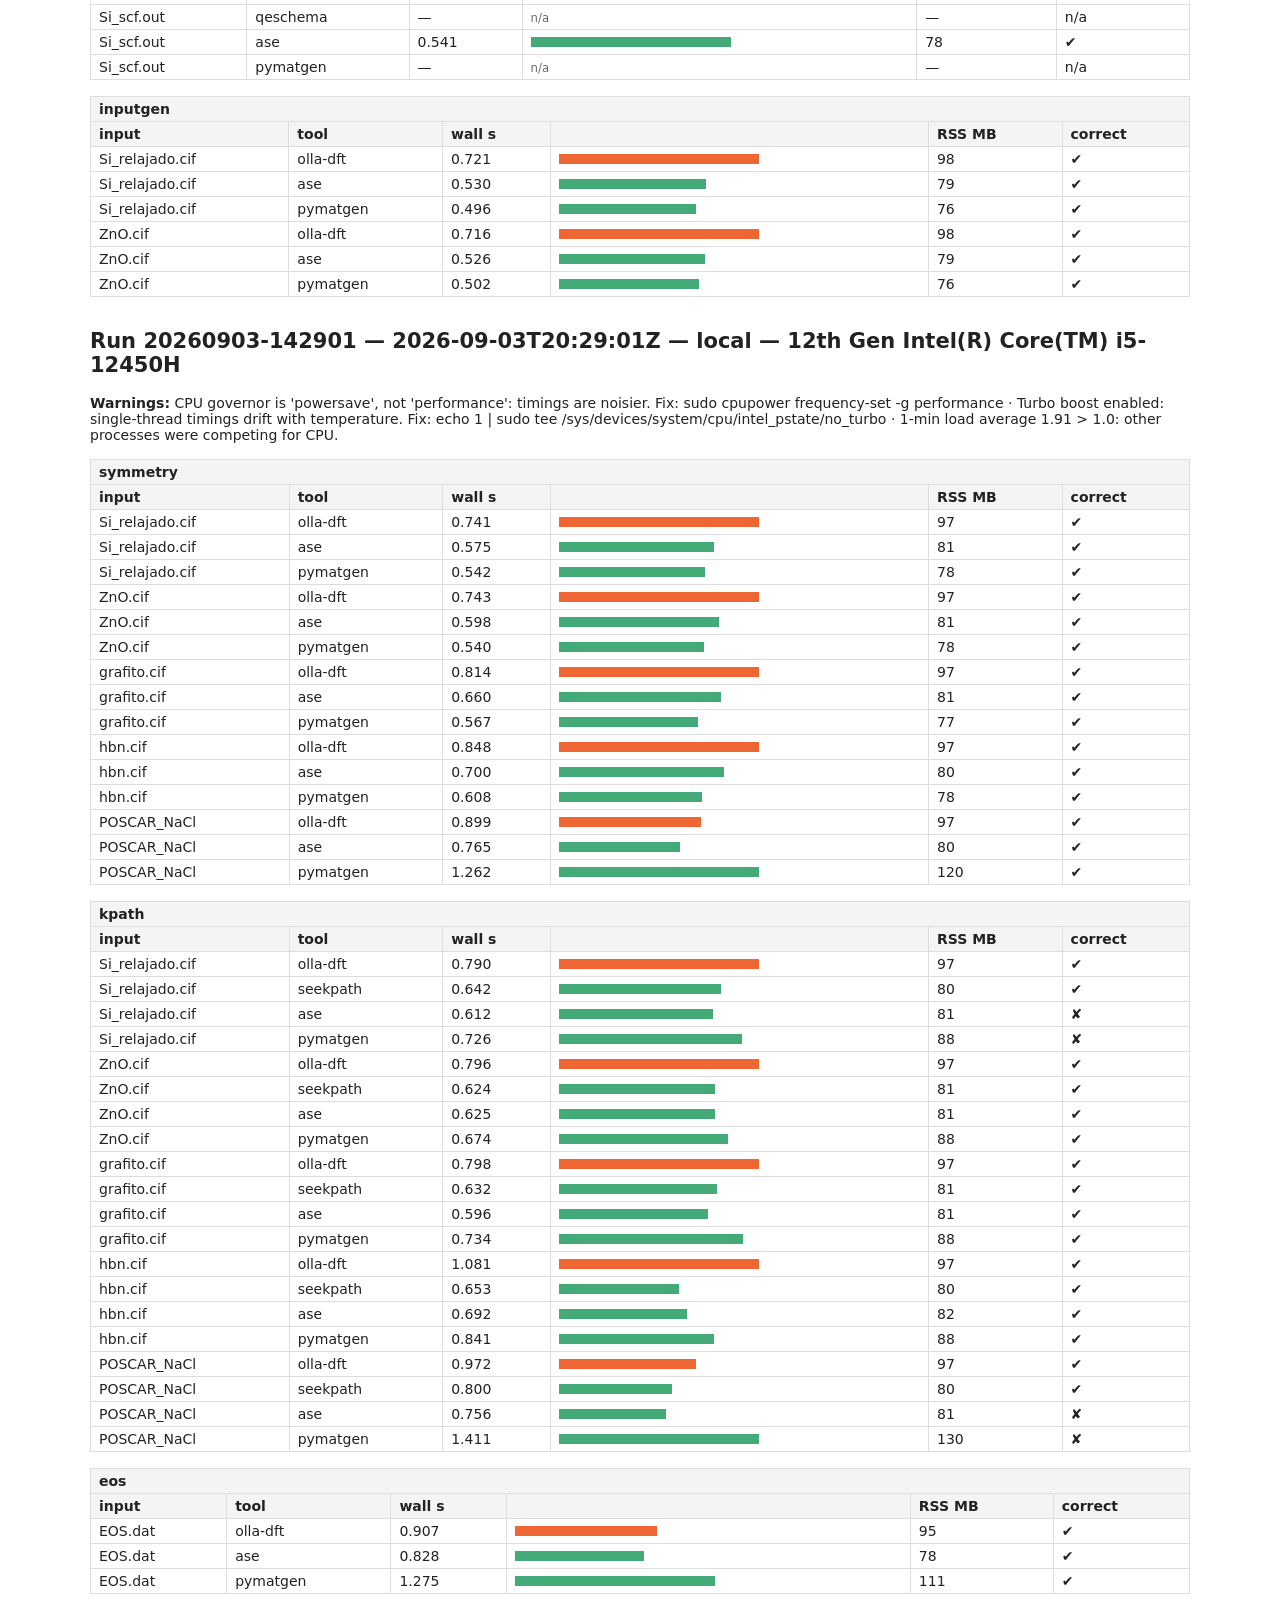
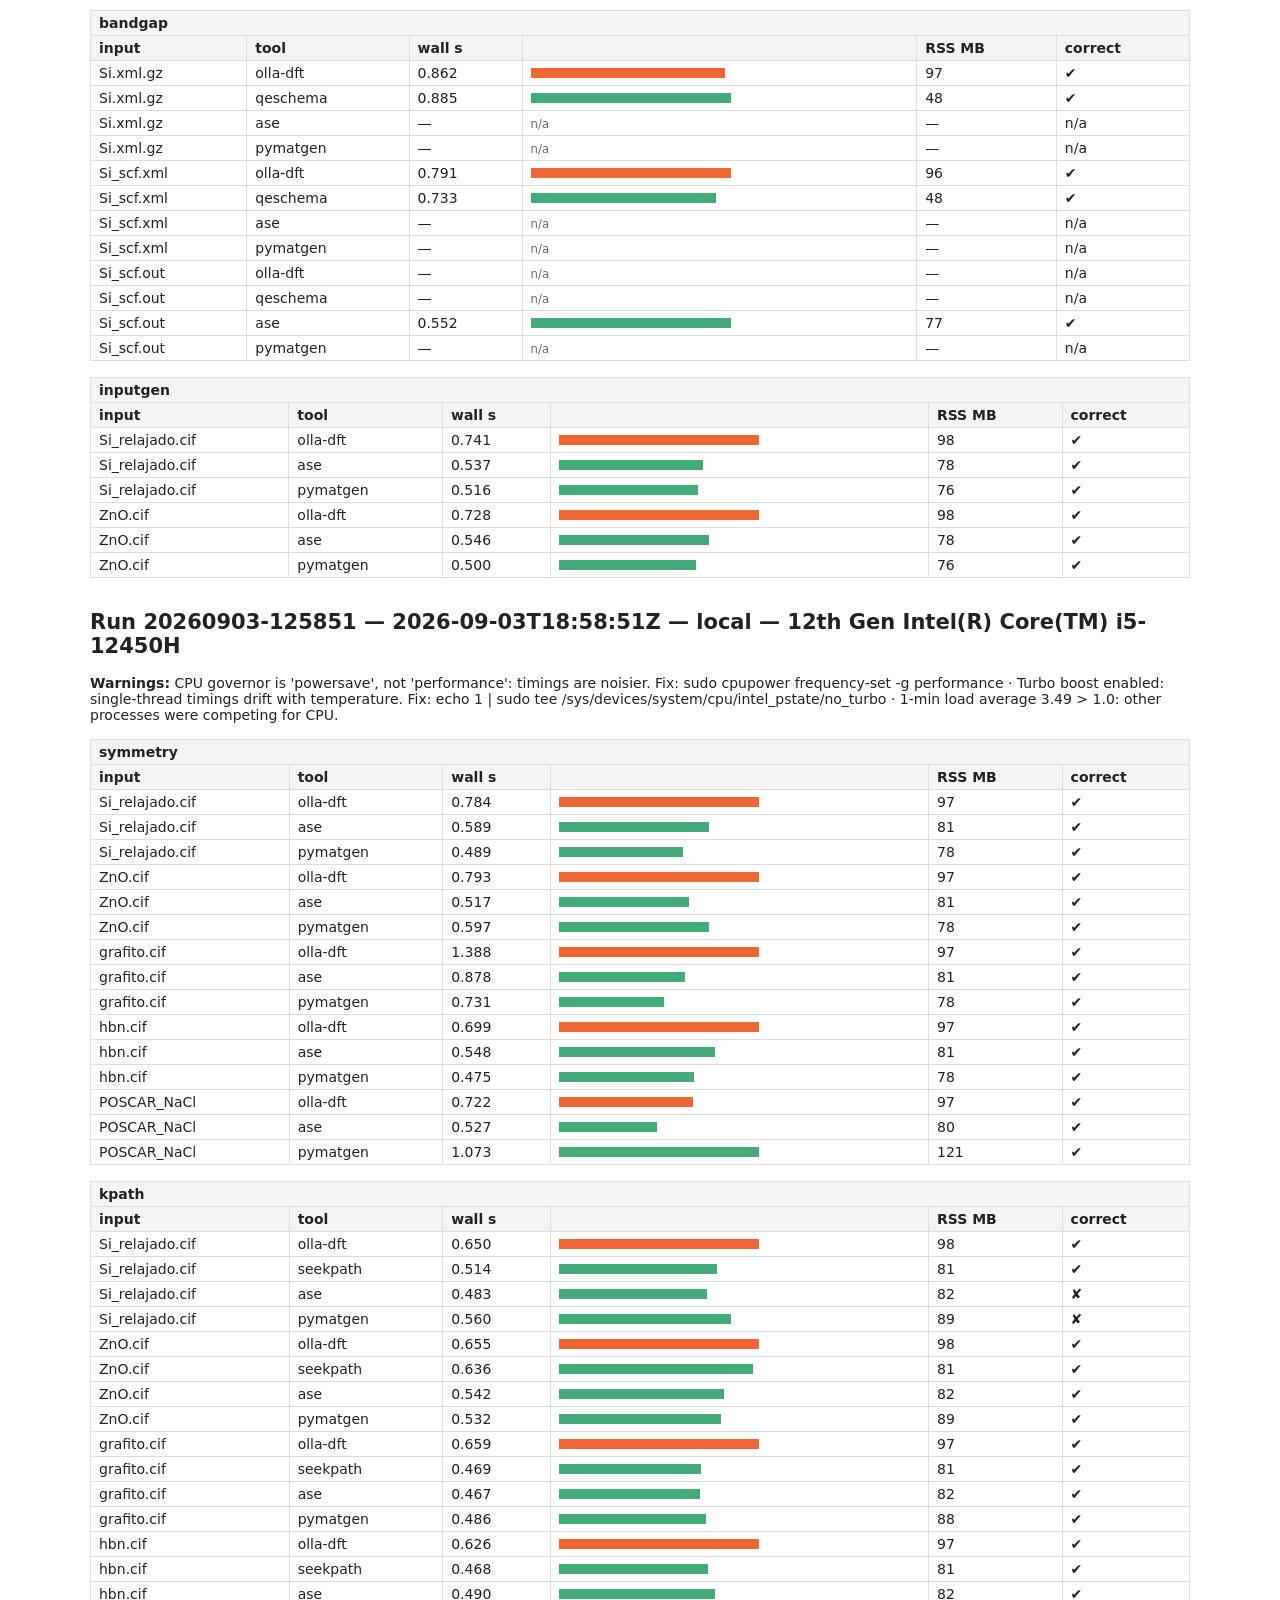
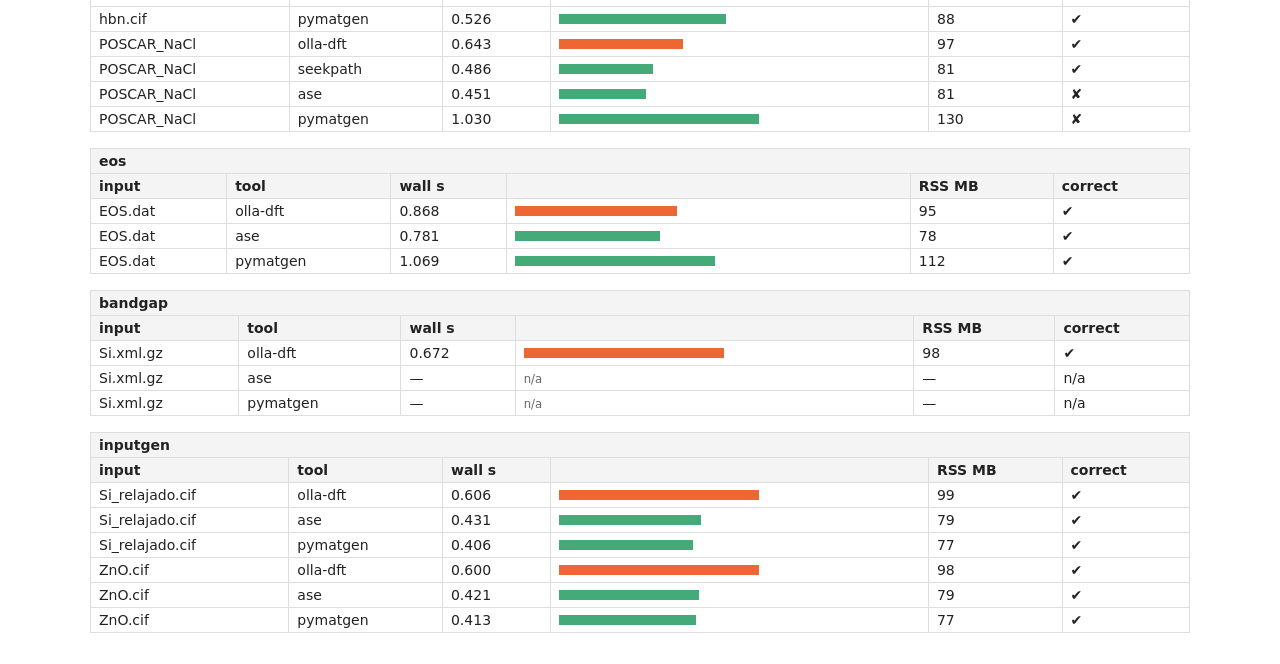
==== commit eaad717b: "Run 20260903-145333 after the second verdict: untimed k-spacing, one XML input, significance tags, p" ====
--- a/docs/index.html
+++ b/docs/index.html
@@ -2,7 +2,7 @@
 <style>body{font:14px system-ui,sans-serif;max-width:1100px;margin:2rem auto;padding:0 1rem;color:#222}table{border-collapse:collapse;width:100%;margin:1rem 0}td,th{border:1px solid #ddd;padding:4px 8px;text-align:left}th{background:#f4f4f4}.bar{height:10px;background:#4a7;display:inline-block}.o{background:#e63}small{color:#666}h2{margin-top:2rem}</style></head><body>
 <h1>Olla-DFT benchmark dashboard</h1><p><small>Rendered from <code>results/history.json</code>. Medians of wall time in seconds; bar length relative to the slowest supported tool in the row. Olla-DFT in orange, competitors in green. Lower is better. Nothing here is hand-edited.</small></p>
 <div id="app"></div>
-<script>const H={"runs": [{"run_id": "20260903-142901", "timestamp": "2026-09-03T20:29:01Z", "cpu": "12th Gen Intel(R) Core(TM) i5-12450H", "label": "local", "warnings": ["CPU governor is 'powersave', not 'performance': timings are noisier. Fix: sudo cpupower frequency-set -g performance", "Turbo boost enabled: single-thread timings drift with temperature. Fix: echo 1 | sudo tee /sys/devices/system/cpu/intel_pstate/no_turbo", "1-min load average 1.91 > 1.0: other processes were competing for CPU."], "summary": {"symmetry": {"Si_relajado.cif": {"olla-dft": {"unsupported": false, "wall": 0.7413326950045303, "rss": 97.3046875, "correct": true}, "ase": {"unsupported": false, "wall": 0.5750709279964212, "rss": 80.80078125, "correct": true}, "pymatgen": {"unsupported": false, "wall": 0.5423307160090189, "rss": 77.7890625, "correct": true}}, "ZnO.cif": {"olla-dft": {"unsupported": false, "wall": 0.7434345069923438, "rss": 97.2421875, "correct": true}, "ase": {"unsupported": false, "wall": 0.5981749289931031, "rss": 80.78125, "correct": true}, "pymatgen": {"unsupported": false, "wall": 0.5396414470014861, "rss": 77.84765625, "correct": true}}, "grafito.cif": {"olla-dft": {"unsupported": false, "wall": 0.8139998940023361, "rss": 96.94140625, "correct": true}, "ase": {"unsupported": false, "wall": 0.660035341992625, "rss": 80.5859375, "correct": true}, "pymatgen": {"unsupported": false, "wall": 0.5668149989942322, "rss": 77.49609375, "correct": true}}, "hbn.cif": {"olla-dft": {"unsupported": false, "wall": 0.8483597050071694, "rss": 96.75, "correct": true}, "ase": {"unsupported": false, "wall": 0.7002635249955347, "rss": 80.3203125, "correct": true}, "pymatgen": {"unsupported": false, "wall": 0.6075903160090093, "rss": 77.5078125, "correct": true}}, "POSCAR_NaCl": {"olla-dft": {"unsupported": false, "wall": 0.8993174289935268, "rss": 96.65625, "correct": true}, "ase": {"unsupported": false, "wall": 0.7645296619884903, "rss": 79.7265625, "correct": true}, "pymatgen": {"unsupported": false, "wall": 1.26195904200722, "rss": 119.8828125, "correct": true}}}, "kpath": {"Si_relajado.cif": {"olla-dft": {"unsupported": false, "wall": 0.7902662359992974, "rss": 96.76171875, "correct": true}, "seekpath": {"unsupported": false, "wall": 0.6417101359984372, "rss": 80.390625, "correct": true}, "ase": {"unsupported": false, "wall": 0.612338696999359, "rss": 81.30078125, "correct": false}, "pymatgen": {"unsupported": false, "wall": 0.7260987879999448, "rss": 88.2421875, "correct": false}}, "ZnO.cif": {"olla-dft": {"unsupported": false, "wall": 0.7959597610024503, "rss": 96.78515625, "correct": true}, "seekpath": {"unsupported": false, "wall": 0.6238072839914821, "rss": 80.5, "correct": true}, "ase": {"unsupported": false, "wall": 0.6245010210113833, "rss": 81.453125, "correct": true}, "pymatgen": {"unsupported": false, "wall": 0.67350935099239, "rss": 88.2734375, "correct": true}}, "grafito.cif": {"olla-dft": {"unsupported": false, "wall": 0.7975847159978002, "rss": 96.859375, "correct": true}, "seekpath": {"unsupported": false, "wall": 0.6316944060090464, "rss": 80.5625, "correct": true}, "ase": {"unsupported": false, "wall": 0.5956927890074439, "rss": 81.45703125, "correct": true}, "pymatgen": {"unsupported": false, "wall": 0.7338924700015923, "rss": 88.140625, "correct": true}}, "hbn.cif": {"olla-dft": {"unsupported": false, "wall": 1.0808410409954377, "rss": 96.94921875, "correct": true}, "seekpath": {"unsupported": false, "wall": 0.6525974340038374, "rss": 80.48828125, "correct": true}, "ase": {"unsupported": false, "wall": 0.6920888440072304, "rss": 81.5234375, "correct": true}, "pymatgen": {"unsupported": false, "wall": 0.8406175440031802, "rss": 88.0390625, "correct": true}}, "POSCAR_NaCl": {"olla-dft": {"unsupported": false, "wall": 0.9717661820031935, "rss": 96.875, "correct": true}, "seekpath": {"unsupported": false, "wall": 0.7997971139993751, "rss": 80.2890625, "correct": true}, "ase": {"unsupported": false, "wall": 0.756377869998687, "rss": 81.18359375, "correct": false}, "pymatgen": {"unsupported": false, "wall": 1.4108239859924652, "rss": 130.01953125, "correct": false}}}, "eos": {"EOS.dat": {"olla-dft": {"unsupported": false, "wall": 0.9068690740095917, "rss": 94.7421875, "correct": true}, "ase": {"unsupported": false, "wall": 0.8277070219919551, "rss": 77.734375, "correct": true}, "pymatgen": {"unsupported": false, "wall": 1.2748774319916265, "rss": 111.26171875, "correct": true}}}, "bandgap": {"Si.xml.gz": {"olla-dft": {"unsupported": false, "wall": 0.8616909230040619, "rss": 96.5859375, "correct": true}, "qeschema": {"unsupported": false, "wall": 0.8850479069951689, "rss": 48.45703125, "correct": true}, "ase": {"unsupported": true, "wall": null, "rss": null, "correct": false}, "pymatgen": {"unsupported": true, "wall": null, "rss": null, "correct": false}}, "Si_scf.xml": {"olla-dft": {"unsupported": false, "wall": 0.790674461008166, "rss": 96.00390625, "correct": true}, "qeschema": {"unsupported": false, "wall": 0.7333113869972294, "rss": 47.81640625, "correct": true}, "ase": {"unsupported": true, "wall": null, "rss": null, "correct": false}, "pymatgen": {"unsupported": true, "wall": null, "rss": null, "correct": false}}, "Si_scf.out": {"olla-dft": {"unsupported": true, "wall": null, "rss": null, "correct": false}, "qeschema": {"unsupported": true, "wall": null, "rss": null, "correct": false}, "ase": {"unsupported": false, "wall": 0.5522479250066681, "rss": 77.1484375, "correct": true}, "pymatgen": {"unsupported": true, "wall": null, "rss": null, "correct": false}}}, "inputgen": {"Si_relajado.cif": {"olla-dft": {"unsupported": false, "wall": 0.741191153996624, "rss": 98.4140625, "correct": true}, "ase": {"unsupported": false, "wall": 0.5365817619895097, "rss": 78.375, "correct": true}, "pymatgen": {"unsupported": false, "wall": 0.5155244679917814, "rss": 76.19921875, "correct": true}}, "ZnO.cif": {"olla-dft": {"unsupported": false, "wall": 0.7276115079876035, "rss": 97.50390625, "correct": true}, "ase": {"unsupported": false, "wall": 0.5459061220026342, "rss": 78.44140625, "correct": true}, "pymatgen": {"unsupported": false, "wall": 0.4996928030013805, "rss": 76.109375, "correct": true}}}}, "packages": {"seekpath": "2.2.1", "olla-dft": "1.0.0", "scipy": "1.18.1", "matplotlib": "3.11.1", "pymatgen": "2026.5.4", "ase": "3.29.0", "spglib": "2.7.0", "numpy": "2.2.6"}}, {"run_id": "20260903-125851", "timestamp": "2026-09-03T18:58:51Z", "cpu": "12th Gen Intel(R) Core(TM) i5-12450H", "label": "local", "warnings": ["CPU governor is 'powersave', not 'performance': timings are noisier. Fix: sudo cpupower frequency-set -g performance", "Turbo boost enabled: single-thread timings drift with temperature. Fix: echo 1 | sudo tee /sys/devices/system/cpu/intel_pstate/no_turbo", "1-min load average 3.49 > 1.0: other processes were competing for CPU."], "summary": {"symmetry": {"Si_relajado.cif": {"olla-dft": {"unsupported": false, "wall": 0.7836942550056847, "rss": 97.24609375, "correct": true}, "ase": {"unsupported": false, "wall": 0.5889256569935242, "rss": 80.5703125, "correct": true}, "pymatgen": {"unsupported": false, "wall": 0.4886148600053275, "rss": 77.90625, "correct": true}}, "ZnO.cif": {"olla-dft": {"unsupported": false, "wall": 0.7933083599928068, "rss": 97.24609375, "correct": true}, "ase": {"unsupported": false, "wall": 0.5170570519985631, "rss": 80.66796875, "correct": true}, "pymatgen": {"unsupported": false, "wall": 0.5966318950086134, "rss": 77.77734375, "correct": true}}, "grafito.cif": {"olla-dft": {"unsupported": false, "wall": 1.3883577520027757, "rss": 97.22265625, "correct": true}, "ase": {"unsupported": false, "wall": 0.878361497001606, "rss": 80.72265625, "correct": true}, "pymatgen": {"unsupported": false, "wall": 0.7312479440006427, "rss": 77.62109375, "correct": true}}, "hbn.cif": {"olla-dft": {"unsupported": false, "wall": 0.6993144100124482, "rss": 97.3515625, "correct": true}, "ase": {"unsupported": false, "wall": 0.5484953690029215, "rss": 80.53515625, "correct": true}, "pymatgen": {"unsupported": false, "wall": 0.4749829979991773, "rss": 77.68359375, "correct": true}}, "POSCAR_NaCl": {"olla-dft": {"unsupported": false, "wall": 0.7222179079981288, "rss": 97.29296875, "correct": true}, "ase": {"unsupported": false, "wall": 0.5265910250018351, "rss": 80.11328125, "correct": true}, "pymatgen": {"unsupported": false, "wall": 1.0728830940061016, "rss": 120.5625, "correct": true}}}, "kpath": {"Si_relajado.cif": {"olla-dft": {"unsupported": false, "wall": 0.6495729199959897, "rss": 97.578125, "correct": true}, "seekpath": {"unsupported": false, "wall": 0.5141105030052131, "rss": 81.0078125, "correct": true}, "ase": {"unsupported": false, "wall": 0.48333769899909385, "rss": 81.91796875, "correct": false}, "pymatgen": {"unsupported": false, "wall": 0.5600121689931257, "rss": 88.8515625, "correct": false}}, "ZnO.cif": {"olla-dft": {"unsupported": false, "wall": 0.6546568610065151, "rss": 97.51953125, "correct": true}, "seekpath": {"unsupported": false, "wall": 0.6358807950018672, "rss": 80.94140625, "correct": true}, "ase": {"unsupported": false, "wall": 0.5415040259977104, "rss": 81.91015625, "correct": true}, "pymatgen": {"unsupported": false, "wall": 0.5319372769881738, "rss": 88.65234375, "correct": true}}, "grafito.cif": {"olla-dft": {"unsupported": false, "wall": 0.6588038370100548, "rss": 97.47265625, "correct": true}, "seekpath": {"unsupported": false, "wall": 0.469487467998988, "rss": 80.83203125, "correct": true}, "ase": {"unsupported": false, "wall": 0.46731043499312364, "rss": 81.82421875, "correct": true}, "pymatgen": {"unsupported": false, "wall": 0.4859178479964612, "rss": 88.4765625, "correct": true}}, "hbn.cif": {"olla-dft": {"unsupported": false, "wall": 0.6262975499994354, "rss": 97.40625, "correct": true}, "seekpath": {"unsupported": false, "wall": 0.46783351300109643, "rss": 80.91015625, "correct": true}, "ase": {"unsupported": false, "wall": 0.4903212260105647, "rss": 81.8046875, "correct": true}, "pymatgen": {"unsupported": false, "wall": 0.5256099090038333, "rss": 88.42578125, "correct": true}}, "POSCAR_NaCl": {"olla-dft": {"unsupported": false, "wall": 0.6431158199993661, "rss": 97.26171875, "correct": true}, "seekpath": {"unsupported": false, "wall": 0.4858660549944034, "rss": 80.55078125, "correct": true}, "ase": {"unsupported": false, "wall": 0.4510289800091414, "rss": 81.453125, "correct": false}, "pymatgen": {"unsupported": false, "wall": 1.0301543050009059, "rss": 130.46484375, "correct": false}}}, "eos": {"EOS.dat": {"olla-dft": {"unsupported": false, "wall": 0.8675543709978228, "rss": 95.25, "correct": true}, "ase": {"unsupported": false, "wall": 0.780597734003095, "rss": 78.4453125, "correct": true}, "pymatgen": {"unsupported": false, "wall": 1.0693264929868747, "rss": 111.90234375, "correct": true}}}, "bandgap": {"Si.xml.gz": {"olla-dft": {"unsupported": false, "wall": 0.6720224029995734, "rss": 97.53515625, "correct": true}, "ase": {"unsupported": true, "wall": 0.5513637489930261, "rss": 77.9765625, "correct": false}, "pymatgen": {"unsupported": true, "wall": 0.23393407800176647, "rss": 39.97265625, "correct": false}}}, "inputgen": {"Si_relajado.cif": {"olla-dft": {"unsupported": false, "wall": 0.6055286350019742, "rss": 99.1328125, "correct": true}, "ase": {"unsupported": false, "wall": 0.43082701800449286, "rss": 79.390625, "correct": true}, "pymatgen": {"unsupported": false, "wall": 0.4062583290069597, "rss": 76.9140625, "correct": true}}, "ZnO.cif": {"olla-dft": {"unsupported": false, "wall": 0.5999783320003189, "rss": 98.19921875, "correct": true}, "ase": {"unsupported": false, "wall": 0.42106987300212495, "rss": 79.37109375, "correct": true}, "pymatgen": {"unsupported": false, "wall": 0.41304279200267047, "rss": 77.0078125, "correct": true}}}}, "packages": {"seekpath": "2.2.1", "olla-dft": "1.0.0", "scipy": "1.18.1", "matplotlib": "3.11.1", "pymatgen": "2026.5.4", "ase": "3.29.0", "spglib": "2.7.0", "numpy": "2.2.6"}}]};const app=document.getElementById('app');
+<script>const H={"runs": [{"run_id": "20260903-145333", "timestamp": "2026-09-03T20:53:33Z", "cpu": "12th Gen Intel(R) Core(TM) i5-12450H", "label": "local", "warnings": ["CPU governor is 'powersave', not 'performance': timings are noisier. Fix: sudo cpupower frequency-set -g performance", "Turbo boost enabled: single-thread timings drift with temperature. Fix: echo 1 | sudo tee /sys/devices/system/cpu/intel_pstate/no_turbo", "1-min load average 1.85 > 1.0: other processes were competing for CPU."], "summary": {"symmetry": {"Si_relajado.cif": {"olla-dft": {"unsupported": false, "wall": 0.8393332050036406, "rss": 97.4609375, "correct": true}, "ase": {"unsupported": false, "wall": 0.6275742529978743, "rss": 80.88671875, "correct": true}, "pymatgen": {"unsupported": false, "wall": 0.5973393179883715, "rss": 77.87109375, "correct": true}}, "ZnO.cif": {"olla-dft": {"unsupported": false, "wall": 1.1781813569978112, "rss": 97.421875, "correct": true}, "ase": {"unsupported": false, "wall": 1.243598839995684, "rss": 80.87109375, "correct": true}, "pymatgen": {"unsupported": false, "wall": 0.862311723001767, "rss": 77.984375, "correct": true}}, "grafito.cif": {"olla-dft": {"unsupported": false, "wall": 0.9264450819900958, "rss": 97.35546875, "correct": true}, "ase": {"unsupported": false, "wall": 0.6660343010007637, "rss": 80.98828125, "correct": true}, "pymatgen": {"unsupported": false, "wall": 0.584141612998792, "rss": 77.94140625, "correct": true}}, "hbn.cif": {"olla-dft": {"unsupported": false, "wall": 1.4290712219954003, "rss": 96.859375, "correct": true}, "ase": {"unsupported": false, "wall": 0.87764044899086, "rss": 80.27734375, "correct": true}, "pymatgen": {"unsupported": false, "wall": 0.7503673640021589, "rss": 77.44140625, "correct": true}}, "POSCAR_NaCl": {"olla-dft": {"unsupported": false, "wall": 1.0533415940008126, "rss": 96.79296875, "correct": true}, "ase": {"unsupported": false, "wall": 1.0924021120008547, "rss": 79.80859375, "correct": true}, "pymatgen": {"unsupported": false, "wall": 1.8448443100060103, "rss": 119.8046875, "correct": true}}}, "kpath": {"Si_relajado.cif": {"olla-dft": {"unsupported": false, "wall": 0.9425952199962921, "rss": 96.890625, "correct": true}, "seekpath": {"unsupported": false, "wall": 0.7664070699975127, "rss": 80.53125, "correct": true}, "ase": {"unsupported": false, "wall": 0.9708786429982865, "rss": 81.3828125, "correct": false}, "pymatgen": {"unsupported": false, "wall": 0.9259257969970349, "rss": 88.0390625, "correct": false}}, "ZnO.cif": {"olla-dft": {"unsupported": false, "wall": 1.0048722089995863, "rss": 97.0859375, "correct": true}, "seekpath": {"unsupported": false, "wall": 0.8946712120086886, "rss": 80.61328125, "correct": true}, "ase": {"unsupported": false, "wall": 0.8299250130075961, "rss": 81.609375, "correct": true}, "pymatgen": {"unsupported": false, "wall": 0.8925231670000358, "rss": 88.140625, "correct": true}}, "grafito.cif": {"olla-dft": {"unsupported": false, "wall": 0.9027500850061188, "rss": 97.05859375, "correct": true}, "seekpath": {"unsupported": false, "wall": 0.7078269069897942, "rss": 80.52734375, "correct": true}, "ase": {"unsupported": false, "wall": 0.6308868620108115, "rss": 81.6171875, "correct": true}, "pymatgen": {"unsupported": false, "wall": 0.7737118279910646, "rss": 88.2109375, "correct": true}}, "hbn.cif": {"olla-dft": {"unsupported": false, "wall": 0.7859946770040551, "rss": 96.78515625, "correct": true}, "seekpath": {"unsupported": false, "wall": 0.7420512300013797, "rss": 80.35546875, "correct": true}, "ase": {"unsupported": false, "wall": 0.6766537590010557, "rss": 81.375, "correct": true}, "pymatgen": {"unsupported": false, "wall": 0.7856056250020629, "rss": 88.23046875, "correct": true}}, "POSCAR_NaCl": {"olla-dft": {"unsupported": false, "wall": 0.7575988929893356, "rss": 96.85546875, "correct": true}, "seekpath": {"unsupported": false, "wall": 0.6047657740127761, "rss": 80.1953125, "correct": true}, "ase": {"unsupported": false, "wall": 0.5966067400004249, "rss": 81.0234375, "correct": false}, "pymatgen": {"unsupported": false, "wall": 1.384828127003857, "rss": 130.12109375, "correct": false}}}, "eos": {"EOS.dat": {"olla-dft": {"unsupported": false, "wall": 0.7434022300003562, "rss": 94.98828125, "correct": true}, "ase": {"unsupported": false, "wall": 0.5391797210031655, "rss": 78.12109375, "correct": true}, "pymatgen": {"unsupported": false, "wall": 0.9251604430028237, "rss": 111.5078125, "correct": true}}}, "bandgap": {"Si_scf.xml": {"olla-dft": {"unsupported": false, "wall": 0.719969530007802, "rss": 96.58203125, "correct": true}, "qeschema": {"unsupported": false, "wall": 0.6626900959963677, "rss": 48.16015625, "correct": true}, "ase": {"unsupported": true, "wall": null, "rss": null, "correct": false}, "pymatgen": {"unsupported": true, "wall": null, "rss": null, "correct": false}}, "Si_scf.out": {"olla-dft": {"unsupported": true, "wall": null, "rss": null, "correct": false}, "qeschema": {"unsupported": true, "wall": null, "rss": null, "correct": false}, "ase": {"unsupported": false, "wall": 0.5407806419971166, "rss": 77.91796875, "correct": true}, "pymatgen": {"unsupported": true, "wall": null, "rss": null, "correct": false}}}, "inputgen": {"Si_relajado.cif": {"olla-dft": {"unsupported": false, "wall": 0.7205349880096037, "rss": 98.3984375, "correct": true}, "ase": {"unsupported": false, "wall": 0.5301914619922172, "rss": 78.8359375, "correct": true}, "pymatgen": {"unsupported": false, "wall": 0.49625000900414307, "rss": 76.29296875, "correct": true}}, "ZnO.cif": {"olla-dft": {"unsupported": false, "wall": 0.7155767060030485, "rss": 97.51171875, "correct": true}, "ase": {"unsupported": false, "wall": 0.5257250579888932, "rss": 78.75390625, "correct": true}, "pymatgen": {"unsupported": false, "wall": 0.5016062790091382, "rss": 76.22265625, "correct": true}}}}, "packages": {"seekpath": "2.2.1", "scipy": "1.18.1", "matplotlib": "3.11.1", "pymatgen": "2026.5.4", "ase": "3.29.0", "spglib": "2.7.0", "numpy": "2.2.6", "olla-dft": "1.0.1"}}, {"run_id": "20260903-142901", "timestamp": "2026-09-03T20:29:01Z", "cpu": "12th Gen Intel(R) Core(TM) i5-12450H", "label": "local", "warnings": ["CPU governor is 'powersave', not 'performance': timings are noisier. Fix: sudo cpupower frequency-set -g performance", "Turbo boost enabled: single-thread timings drift with temperature. Fix: echo 1 | sudo tee /sys/devices/system/cpu/intel_pstate/no_turbo", "1-min load average 1.91 > 1.0: other processes were competing for CPU."], "summary": {"symmetry": {"Si_relajado.cif": {"olla-dft": {"unsupported": false, "wall": 0.7413326950045303, "rss": 97.3046875, "correct": true}, "ase": {"unsupported": false, "wall": 0.5750709279964212, "rss": 80.80078125, "correct": true}, "pymatgen": {"unsupported": false, "wall": 0.5423307160090189, "rss": 77.7890625, "correct": true}}, "ZnO.cif": {"olla-dft": {"unsupported": false, "wall": 0.7434345069923438, "rss": 97.2421875, "correct": true}, "ase": {"unsupported": false, "wall": 0.5981749289931031, "rss": 80.78125, "correct": true}, "pymatgen": {"unsupported": false, "wall": 0.5396414470014861, "rss": 77.84765625, "correct": true}}, "grafito.cif": {"olla-dft": {"unsupported": false, "wall": 0.8139998940023361, "rss": 96.94140625, "correct": true}, "ase": {"unsupported": false, "wall": 0.660035341992625, "rss": 80.5859375, "correct": true}, "pymatgen": {"unsupported": false, "wall": 0.5668149989942322, "rss": 77.49609375, "correct": true}}, "hbn.cif": {"olla-dft": {"unsupported": false, "wall": 0.8483597050071694, "rss": 96.75, "correct": true}, "ase": {"unsupported": false, "wall": 0.7002635249955347, "rss": 80.3203125, "correct": true}, "pymatgen": {"unsupported": false, "wall": 0.6075903160090093, "rss": 77.5078125, "correct": true}}, "POSCAR_NaCl": {"olla-dft": {"unsupported": false, "wall": 0.8993174289935268, "rss": 96.65625, "correct": true}, "ase": {"unsupported": false, "wall": 0.7645296619884903, "rss": 79.7265625, "correct": true}, "pymatgen": {"unsupported": false, "wall": 1.26195904200722, "rss": 119.8828125, "correct": true}}}, "kpath": {"Si_relajado.cif": {"olla-dft": {"unsupported": false, "wall": 0.7902662359992974, "rss": 96.76171875, "correct": true}, "seekpath": {"unsupported": false, "wall": 0.6417101359984372, "rss": 80.390625, "correct": true}, "ase": {"unsupported": false, "wall": 0.612338696999359, "rss": 81.30078125, "correct": false}, "pymatgen": {"unsupported": false, "wall": 0.7260987879999448, "rss": 88.2421875, "correct": false}}, "ZnO.cif": {"olla-dft": {"unsupported": false, "wall": 0.7959597610024503, "rss": 96.78515625, "correct": true}, "seekpath": {"unsupported": false, "wall": 0.6238072839914821, "rss": 80.5, "correct": true}, "ase": {"unsupported": false, "wall": 0.6245010210113833, "rss": 81.453125, "correct": true}, "pymatgen": {"unsupported": false, "wall": 0.67350935099239, "rss": 88.2734375, "correct": true}}, "grafito.cif": {"olla-dft": {"unsupported": false, "wall": 0.7975847159978002, "rss": 96.859375, "correct": true}, "seekpath": {"unsupported": false, "wall": 0.6316944060090464, "rss": 80.5625, "correct": true}, "ase": {"unsupported": false, "wall": 0.5956927890074439, "rss": 81.45703125, "correct": true}, "pymatgen": {"unsupported": false, "wall": 0.7338924700015923, "rss": 88.140625, "correct": true}}, "hbn.cif": {"olla-dft": {"unsupported": false, "wall": 1.0808410409954377, "rss": 96.94921875, "correct": true}, "seekpath": {"unsupported": false, "wall": 0.6525974340038374, "rss": 80.48828125, "correct": true}, "ase": {"unsupported": false, "wall": 0.6920888440072304, "rss": 81.5234375, "correct": true}, "pymatgen": {"unsupported": false, "wall": 0.8406175440031802, "rss": 88.0390625, "correct": true}}, "POSCAR_NaCl": {"olla-dft": {"unsupported": false, "wall": 0.9717661820031935, "rss": 96.875, "correct": true}, "seekpath": {"unsupported": false, "wall": 0.7997971139993751, "rss": 80.2890625, "correct": true}, "ase": {"unsupported": false, "wall": 0.756377869998687, "rss": 81.18359375, "correct": false}, "pymatgen": {"unsupported": false, "wall": 1.4108239859924652, "rss": 130.01953125, "correct": false}}}, "eos": {"EOS.dat": {"olla-dft": {"unsupported": false, "wall": 0.9068690740095917, "rss": 94.7421875, "correct": true}, "ase": {"unsupported": false, "wall": 0.8277070219919551, "rss": 77.734375, "correct": true}, "pymatgen": {"unsupported": false, "wall": 1.2748774319916265, "rss": 111.26171875, "correct": true}}}, "bandgap": {"Si.xml.gz": {"olla-dft": {"unsupported": false, "wall": 0.8616909230040619, "rss": 96.5859375, "correct": true}, "qeschema": {"unsupported": false, "wall": 0.8850479069951689, "rss": 48.45703125, "correct": true}, "ase": {"unsupported": true, "wall": null, "rss": null, "correct": false}, "pymatgen": {"unsupported": true, "wall": null, "rss": null, "correct": false}}, "Si_scf.xml": {"olla-dft": {"unsupported": false, "wall": 0.790674461008166, "rss": 96.00390625, "correct": true}, "qeschema": {"unsupported": false, "wall": 0.7333113869972294, "rss": 47.81640625, "correct": true}, "ase": {"unsupported": true, "wall": null, "rss": null, "correct": false}, "pymatgen": {"unsupported": true, "wall": null, "rss": null, "correct": false}}, "Si_scf.out": {"olla-dft": {"unsupported": true, "wall": null, "rss": null, "correct": false}, "qeschema": {"unsupported": true, "wall": null, "rss": null, "correct": false}, "ase": {"unsupported": false, "wall": 0.5522479250066681, "rss": 77.1484375, "correct": true}, "pymatgen": {"unsupported": true, "wall": null, "rss": null, "correct": false}}}, "inputgen": {"Si_relajado.cif": {"olla-dft": {"unsupported": false, "wall": 0.741191153996624, "rss": 98.4140625, "correct": true}, "ase": {"unsupported": false, "wall": 0.5365817619895097, "rss": 78.375, "correct": true}, "pymatgen": {"unsupported": false, "wall": 0.5155244679917814, "rss": 76.19921875, "correct": true}}, "ZnO.cif": {"olla-dft": {"unsupported": false, "wall": 0.7276115079876035, "rss": 97.50390625, "correct": true}, "ase": {"unsupported": false, "wall": 0.5459061220026342, "rss": 78.44140625, "correct": true}, "pymatgen": {"unsupported": false, "wall": 0.4996928030013805, "rss": 76.109375, "correct": true}}}}, "packages": {"seekpath": "2.2.1", "olla-dft": "1.0.0", "scipy": "1.18.1", "matplotlib": "3.11.1", "pymatgen": "2026.5.4", "ase": "3.29.0", "spglib": "2.7.0", "numpy": "2.2.6"}}, {"run_id": "20260903-125851", "timestamp": "2026-09-03T18:58:51Z", "cpu": "12th Gen Intel(R) Core(TM) i5-12450H", "label": "local", "warnings": ["CPU governor is 'powersave', not 'performance': timings are noisier. Fix: sudo cpupower frequency-set -g performance", "Turbo boost enabled: single-thread timings drift with temperature. Fix: echo 1 | sudo tee /sys/devices/system/cpu/intel_pstate/no_turbo", "1-min load average 3.49 > 1.0: other processes were competing for CPU."], "summary": {"symmetry": {"Si_relajado.cif": {"olla-dft": {"unsupported": false, "wall": 0.7836942550056847, "rss": 97.24609375, "correct": true}, "ase": {"unsupported": false, "wall": 0.5889256569935242, "rss": 80.5703125, "correct": true}, "pymatgen": {"unsupported": false, "wall": 0.4886148600053275, "rss": 77.90625, "correct": true}}, "ZnO.cif": {"olla-dft": {"unsupported": false, "wall": 0.7933083599928068, "rss": 97.24609375, "correct": true}, "ase": {"unsupported": false, "wall": 0.5170570519985631, "rss": 80.66796875, "correct": true}, "pymatgen": {"unsupported": false, "wall": 0.5966318950086134, "rss": 77.77734375, "correct": true}}, "grafito.cif": {"olla-dft": {"unsupported": false, "wall": 1.3883577520027757, "rss": 97.22265625, "correct": true}, "ase": {"unsupported": false, "wall": 0.878361497001606, "rss": 80.72265625, "correct": true}, "pymatgen": {"unsupported": false, "wall": 0.7312479440006427, "rss": 77.62109375, "correct": true}}, "hbn.cif": {"olla-dft": {"unsupported": false, "wall": 0.6993144100124482, "rss": 97.3515625, "correct": true}, "ase": {"unsupported": false, "wall": 0.5484953690029215, "rss": 80.53515625, "correct": true}, "pymatgen": {"unsupported": false, "wall": 0.4749829979991773, "rss": 77.68359375, "correct": true}}, "POSCAR_NaCl": {"olla-dft": {"unsupported": false, "wall": 0.7222179079981288, "rss": 97.29296875, "correct": true}, "ase": {"unsupported": false, "wall": 0.5265910250018351, "rss": 80.11328125, "correct": true}, "pymatgen": {"unsupported": false, "wall": 1.0728830940061016, "rss": 120.5625, "correct": true}}}, "kpath": {"Si_relajado.cif": {"olla-dft": {"unsupported": false, "wall": 0.6495729199959897, "rss": 97.578125, "correct": true}, "seekpath": {"unsupported": false, "wall": 0.5141105030052131, "rss": 81.0078125, "correct": true}, "ase": {"unsupported": false, "wall": 0.48333769899909385, "rss": 81.91796875, "correct": false}, "pymatgen": {"unsupported": false, "wall": 0.5600121689931257, "rss": 88.8515625, "correct": false}}, "ZnO.cif": {"olla-dft": {"unsupported": false, "wall": 0.6546568610065151, "rss": 97.51953125, "correct": true}, "seekpath": {"unsupported": false, "wall": 0.6358807950018672, "rss": 80.94140625, "correct": true}, "ase": {"unsupported": false, "wall": 0.5415040259977104, "rss": 81.91015625, "correct": true}, "pymatgen": {"unsupported": false, "wall": 0.5319372769881738, "rss": 88.65234375, "correct": true}}, "grafito.cif": {"olla-dft": {"unsupported": false, "wall": 0.6588038370100548, "rss": 97.47265625, "correct": true}, "seekpath": {"unsupported": false, "wall": 0.469487467998988, "rss": 80.83203125, "correct": true}, "ase": {"unsupported": false, "wall": 0.46731043499312364, "rss": 81.82421875, "correct": true}, "pymatgen": {"unsupported": false, "wall": 0.4859178479964612, "rss": 88.4765625, "correct": true}}, "hbn.cif": {"olla-dft": {"unsupported": false, "wall": 0.6262975499994354, "rss": 97.40625, "correct": true}, "seekpath": {"unsupported": false, "wall": 0.46783351300109643, "rss": 80.91015625, "correct": true}, "ase": {"unsupported": false, "wall": 0.4903212260105647, "rss": 81.8046875, "correct": true}, "pymatgen": {"unsupported": false, "wall": 0.5256099090038333, "rss": 88.42578125, "correct": true}}, "POSCAR_NaCl": {"olla-dft": {"unsupported": false, "wall": 0.6431158199993661, "rss": 97.26171875, "correct": true}, "seekpath": {"unsupported": false, "wall": 0.4858660549944034, "rss": 80.55078125, "correct": true}, "ase": {"unsupported": false, "wall": 0.4510289800091414, "rss": 81.453125, "correct": false}, "pymatgen": {"unsupported": false, "wall": 1.0301543050009059, "rss": 130.46484375, "correct": false}}}, "eos": {"EOS.dat": {"olla-dft": {"unsupported": false, "wall": 0.8675543709978228, "rss": 95.25, "correct": true}, "ase": {"unsupported": false, "wall": 0.780597734003095, "rss": 78.4453125, "correct": true}, "pymatgen": {"unsupported": false, "wall": 1.0693264929868747, "rss": 111.90234375, "correct": true}}}, "bandgap": {"Si.xml.gz": {"olla-dft": {"unsupported": false, "wall": 0.6720224029995734, "rss": 97.53515625, "correct": true}, "ase": {"unsupported": true, "wall": 0.5513637489930261, "rss": 77.9765625, "correct": false}, "pymatgen": {"unsupported": true, "wall": 0.23393407800176647, "rss": 39.97265625, "correct": false}}}, "inputgen": {"Si_relajado.cif": {"olla-dft": {"unsupported": false, "wall": 0.6055286350019742, "rss": 99.1328125, "correct": true}, "ase": {"unsupported": false, "wall": 0.43082701800449286, "rss": 79.390625, "correct": true}, "pymatgen": {"unsupported": false, "wall": 0.4062583290069597, "rss": 76.9140625, "correct": true}}, "ZnO.cif": {"olla-dft": {"unsupported": false, "wall": 0.5999783320003189, "rss": 98.19921875, "correct": true}, "ase": {"unsupported": false, "wall": 0.42106987300212495, "rss": 79.37109375, "correct": true}, "pymatgen": {"unsupported": false, "wall": 0.41304279200267047, "rss": 77.0078125, "correct": true}}}}, "packages": {"seekpath": "2.2.1", "olla-dft": "1.0.0", "scipy": "1.18.1", "matplotlib": "3.11.1", "pymatgen": "2026.5.4", "ase": "3.29.0", "spglib": "2.7.0", "numpy": "2.2.6"}}]};const app=document.getElementById('app');
 for(const run of H.runs){const h=document.createElement('h2');h.textContent=`Run ${run.run_id} — ${run.timestamp} — ${run.label} — ${run.cpu}`;app.appendChild(h);
 if(run.warnings.length){const w=document.createElement('p');w.innerHTML='<b>Warnings:</b> '+run.warnings.join(' · ');app.appendChild(w);}
 for(const [task,inputs] of Object.entries(run.summary)){const t=document.createElement('table');t.innerHTML=`<tr><th colspan=6>${task}</th></tr><tr><th>input</th><th>tool</th><th>wall s</th><th></th><th>RSS MB</th><th>correct</th></tr>`;
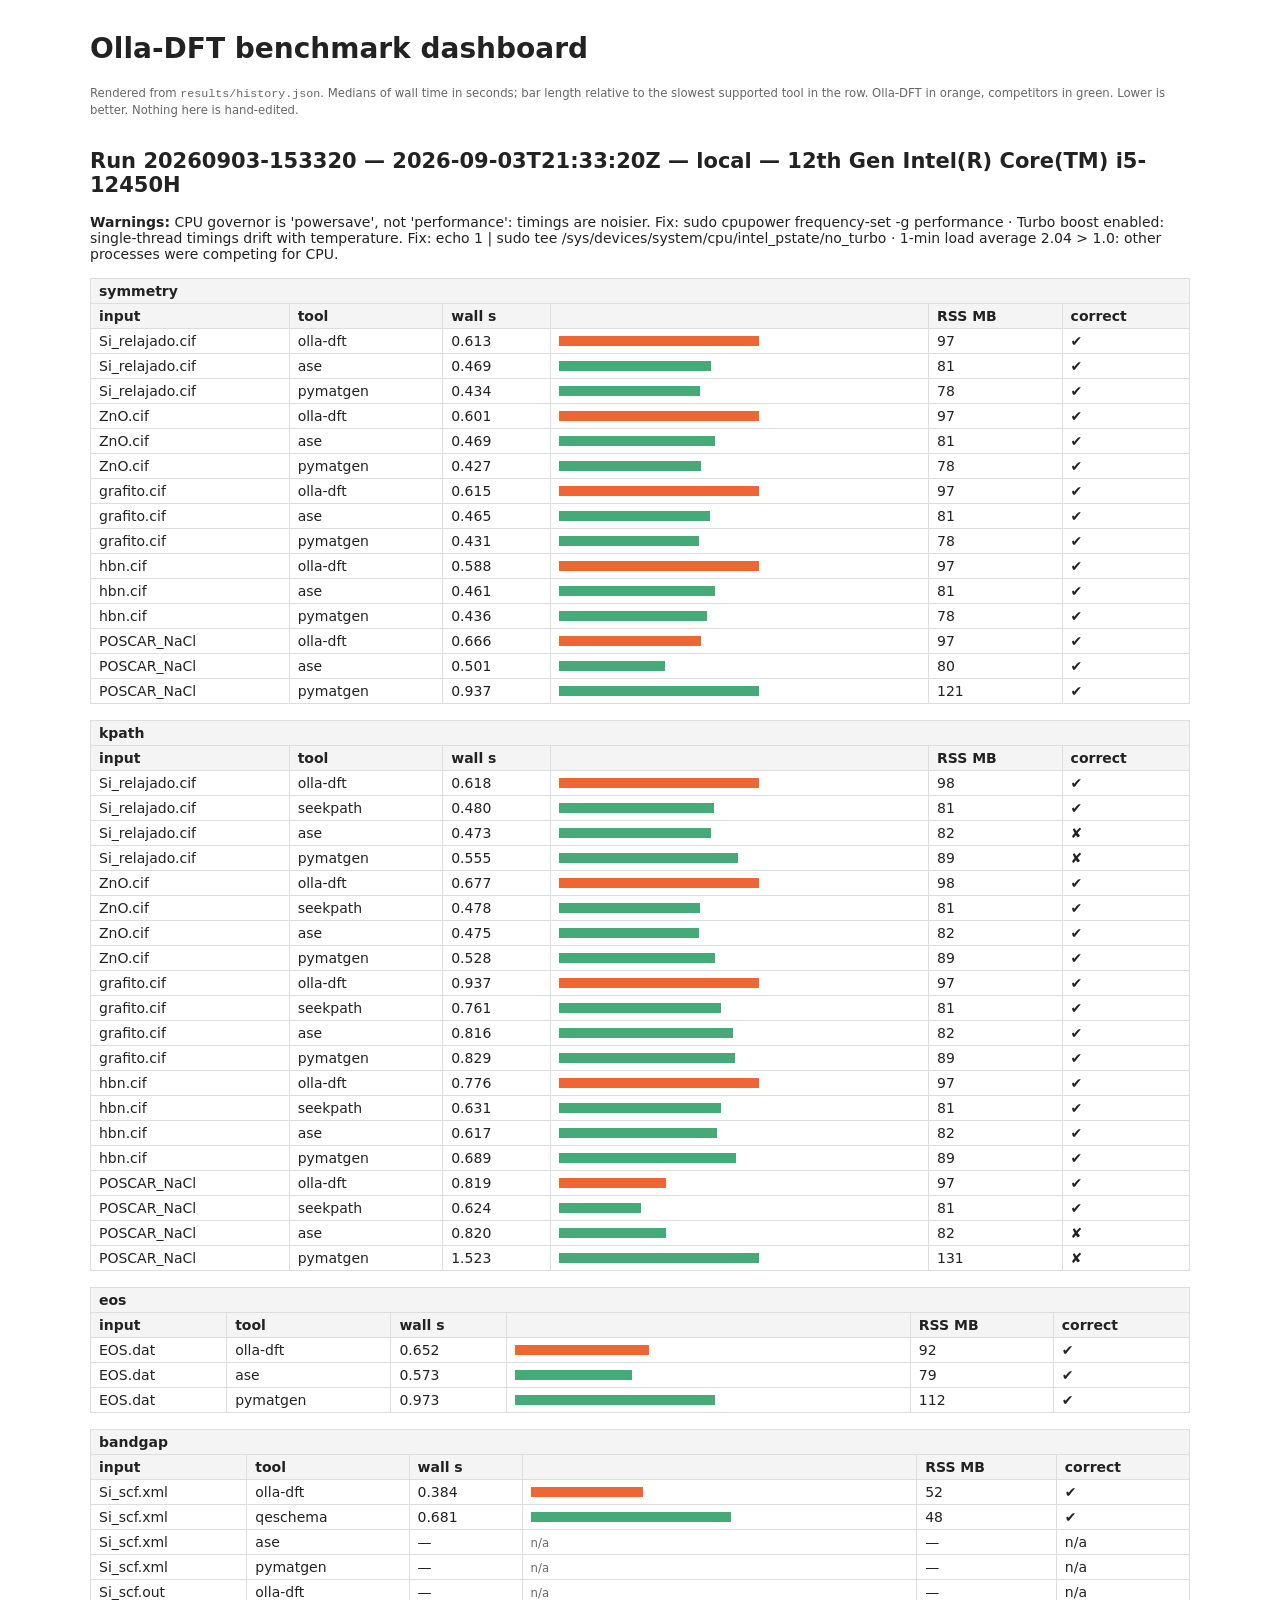
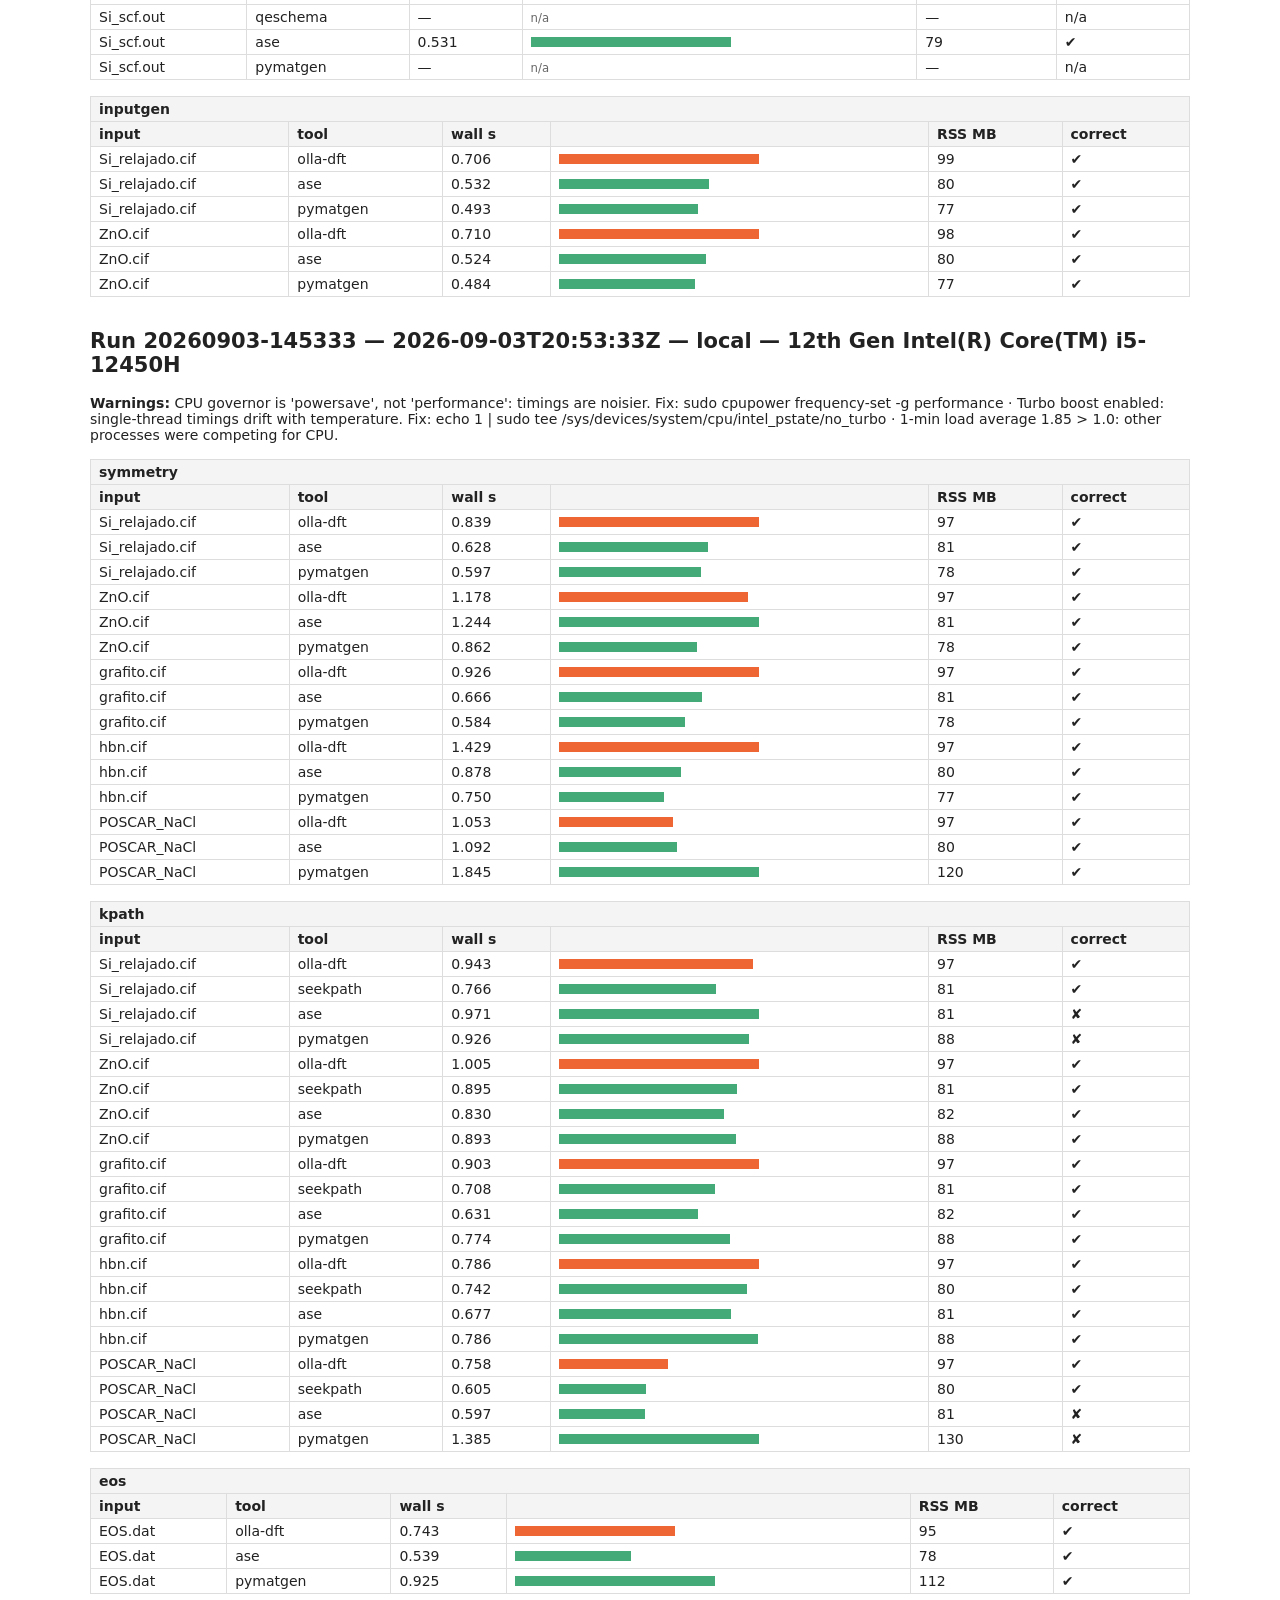
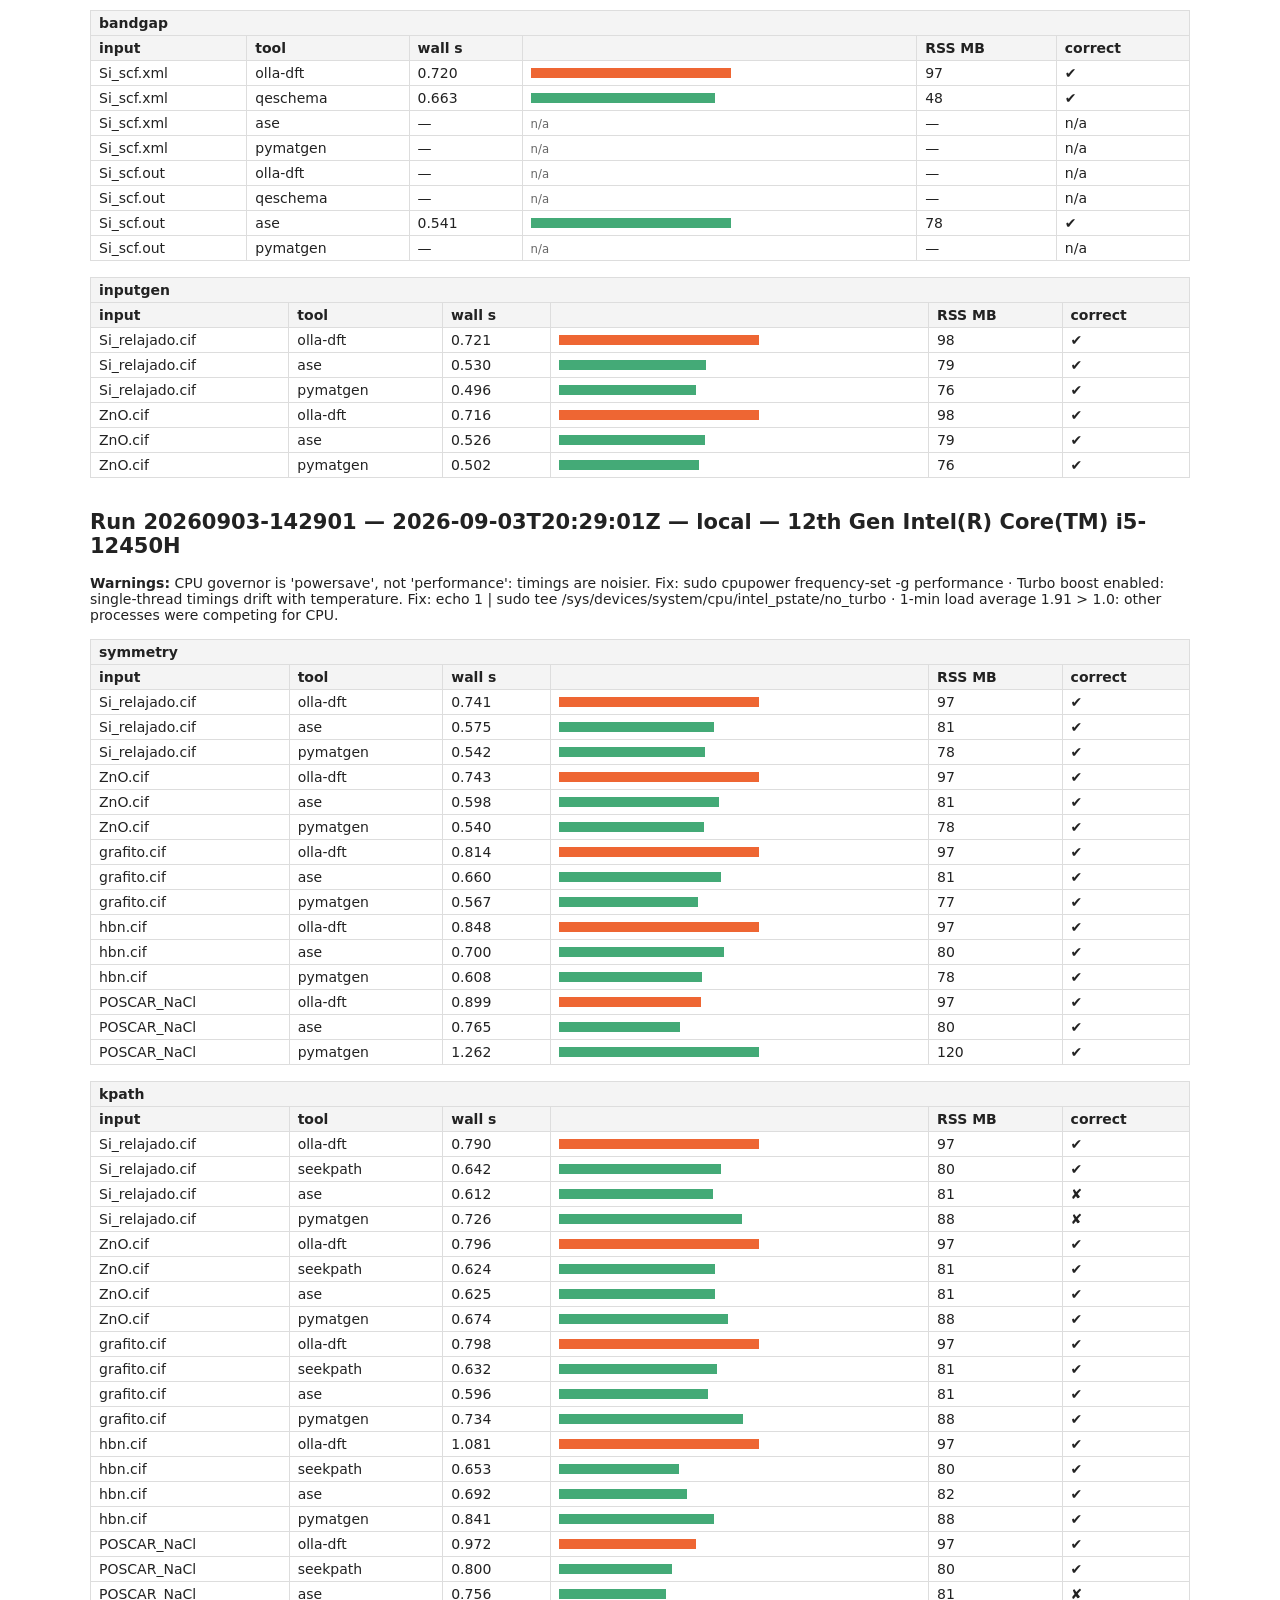
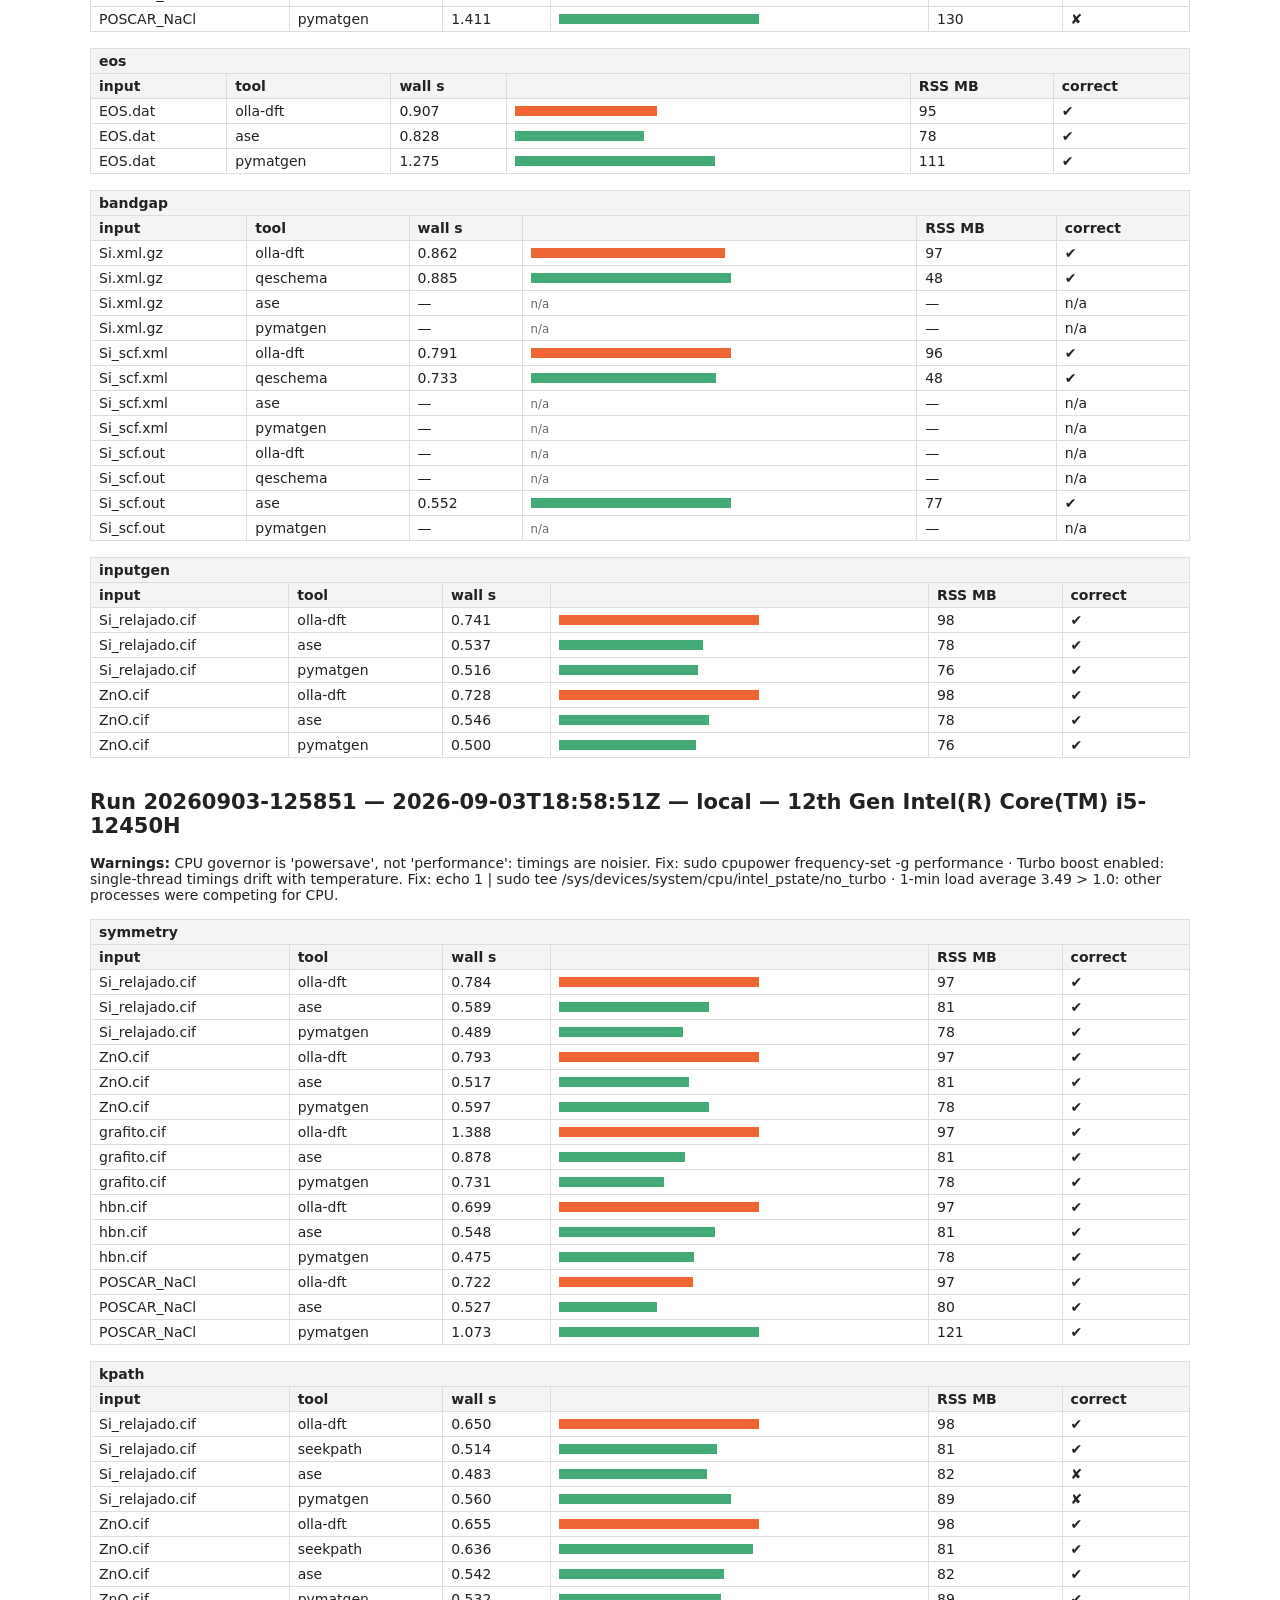
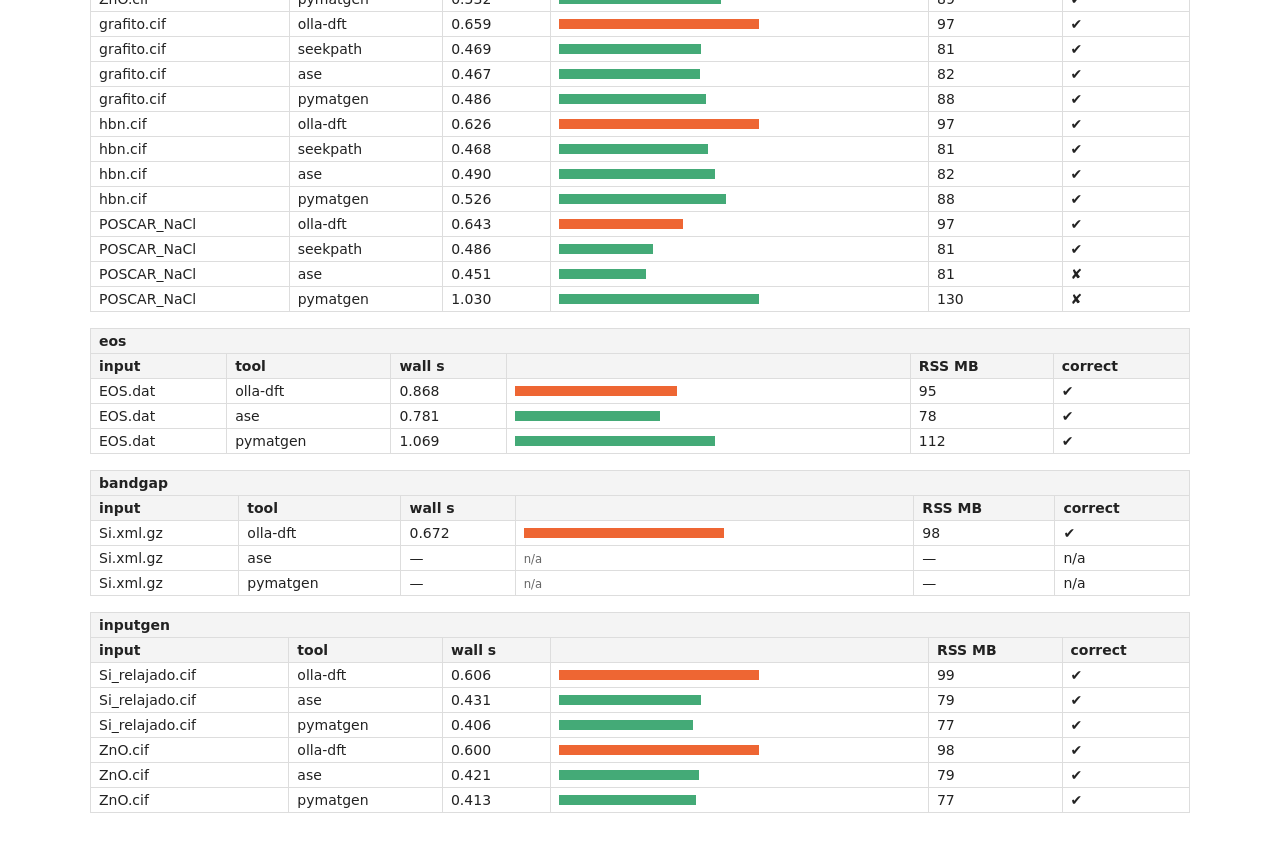
==== commit b54d8823: "Run 20260903-153320 with Olla-DFT 1.1.0: lazy imports, --kgrid, mixing_beta by occupations Co-Author" ====
--- a/docs/index.html
+++ b/docs/index.html
@@ -2,7 +2,7 @@
 <style>body{font:14px system-ui,sans-serif;max-width:1100px;margin:2rem auto;padding:0 1rem;color:#222}table{border-collapse:collapse;width:100%;margin:1rem 0}td,th{border:1px solid #ddd;padding:4px 8px;text-align:left}th{background:#f4f4f4}.bar{height:10px;background:#4a7;display:inline-block}.o{background:#e63}small{color:#666}h2{margin-top:2rem}</style></head><body>
 <h1>Olla-DFT benchmark dashboard</h1><p><small>Rendered from <code>results/history.json</code>. Medians of wall time in seconds; bar length relative to the slowest supported tool in the row. Olla-DFT in orange, competitors in green. Lower is better. Nothing here is hand-edited.</small></p>
 <div id="app"></div>
-<script>const H={"runs": [{"run_id": "20260903-145333", "timestamp": "2026-09-03T20:53:33Z", "cpu": "12th Gen Intel(R) Core(TM) i5-12450H", "label": "local", "warnings": ["CPU governor is 'powersave', not 'performance': timings are noisier. Fix: sudo cpupower frequency-set -g performance", "Turbo boost enabled: single-thread timings drift with temperature. Fix: echo 1 | sudo tee /sys/devices/system/cpu/intel_pstate/no_turbo", "1-min load average 1.85 > 1.0: other processes were competing for CPU."], "summary": {"symmetry": {"Si_relajado.cif": {"olla-dft": {"unsupported": false, "wall": 0.8393332050036406, "rss": 97.4609375, "correct": true}, "ase": {"unsupported": false, "wall": 0.6275742529978743, "rss": 80.88671875, "correct": true}, "pymatgen": {"unsupported": false, "wall": 0.5973393179883715, "rss": 77.87109375, "correct": true}}, "ZnO.cif": {"olla-dft": {"unsupported": false, "wall": 1.1781813569978112, "rss": 97.421875, "correct": true}, "ase": {"unsupported": false, "wall": 1.243598839995684, "rss": 80.87109375, "correct": true}, "pymatgen": {"unsupported": false, "wall": 0.862311723001767, "rss": 77.984375, "correct": true}}, "grafito.cif": {"olla-dft": {"unsupported": false, "wall": 0.9264450819900958, "rss": 97.35546875, "correct": true}, "ase": {"unsupported": false, "wall": 0.6660343010007637, "rss": 80.98828125, "correct": true}, "pymatgen": {"unsupported": false, "wall": 0.584141612998792, "rss": 77.94140625, "correct": true}}, "hbn.cif": {"olla-dft": {"unsupported": false, "wall": 1.4290712219954003, "rss": 96.859375, "correct": true}, "ase": {"unsupported": false, "wall": 0.87764044899086, "rss": 80.27734375, "correct": true}, "pymatgen": {"unsupported": false, "wall": 0.7503673640021589, "rss": 77.44140625, "correct": true}}, "POSCAR_NaCl": {"olla-dft": {"unsupported": false, "wall": 1.0533415940008126, "rss": 96.79296875, "correct": true}, "ase": {"unsupported": false, "wall": 1.0924021120008547, "rss": 79.80859375, "correct": true}, "pymatgen": {"unsupported": false, "wall": 1.8448443100060103, "rss": 119.8046875, "correct": true}}}, "kpath": {"Si_relajado.cif": {"olla-dft": {"unsupported": false, "wall": 0.9425952199962921, "rss": 96.890625, "correct": true}, "seekpath": {"unsupported": false, "wall": 0.7664070699975127, "rss": 80.53125, "correct": true}, "ase": {"unsupported": false, "wall": 0.9708786429982865, "rss": 81.3828125, "correct": false}, "pymatgen": {"unsupported": false, "wall": 0.9259257969970349, "rss": 88.0390625, "correct": false}}, "ZnO.cif": {"olla-dft": {"unsupported": false, "wall": 1.0048722089995863, "rss": 97.0859375, "correct": true}, "seekpath": {"unsupported": false, "wall": 0.8946712120086886, "rss": 80.61328125, "correct": true}, "ase": {"unsupported": false, "wall": 0.8299250130075961, "rss": 81.609375, "correct": true}, "pymatgen": {"unsupported": false, "wall": 0.8925231670000358, "rss": 88.140625, "correct": true}}, "grafito.cif": {"olla-dft": {"unsupported": false, "wall": 0.9027500850061188, "rss": 97.05859375, "correct": true}, "seekpath": {"unsupported": false, "wall": 0.7078269069897942, "rss": 80.52734375, "correct": true}, "ase": {"unsupported": false, "wall": 0.6308868620108115, "rss": 81.6171875, "correct": true}, "pymatgen": {"unsupported": false, "wall": 0.7737118279910646, "rss": 88.2109375, "correct": true}}, "hbn.cif": {"olla-dft": {"unsupported": false, "wall": 0.7859946770040551, "rss": 96.78515625, "correct": true}, "seekpath": {"unsupported": false, "wall": 0.7420512300013797, "rss": 80.35546875, "correct": true}, "ase": {"unsupported": false, "wall": 0.6766537590010557, "rss": 81.375, "correct": true}, "pymatgen": {"unsupported": false, "wall": 0.7856056250020629, "rss": 88.23046875, "correct": true}}, "POSCAR_NaCl": {"olla-dft": {"unsupported": false, "wall": 0.7575988929893356, "rss": 96.85546875, "correct": true}, "seekpath": {"unsupported": false, "wall": 0.6047657740127761, "rss": 80.1953125, "correct": true}, "ase": {"unsupported": false, "wall": 0.5966067400004249, "rss": 81.0234375, "correct": false}, "pymatgen": {"unsupported": false, "wall": 1.384828127003857, "rss": 130.12109375, "correct": false}}}, "eos": {"EOS.dat": {"olla-dft": {"unsupported": false, "wall": 0.7434022300003562, "rss": 94.98828125, "correct": true}, "ase": {"unsupported": false, "wall": 0.5391797210031655, "rss": 78.12109375, "correct": true}, "pymatgen": {"unsupported": false, "wall": 0.9251604430028237, "rss": 111.5078125, "correct": true}}}, "bandgap": {"Si_scf.xml": {"olla-dft": {"unsupported": false, "wall": 0.719969530007802, "rss": 96.58203125, "correct": true}, "qeschema": {"unsupported": false, "wall": 0.6626900959963677, "rss": 48.16015625, "correct": true}, "ase": {"unsupported": true, "wall": null, "rss": null, "correct": false}, "pymatgen": {"unsupported": true, "wall": null, "rss": null, "correct": false}}, "Si_scf.out": {"olla-dft": {"unsupported": true, "wall": null, "rss": null, "correct": false}, "qeschema": {"unsupported": true, "wall": null, "rss": null, "correct": false}, "ase": {"unsupported": false, "wall": 0.5407806419971166, "rss": 77.91796875, "correct": true}, "pymatgen": {"unsupported": true, "wall": null, "rss": null, "correct": false}}}, "inputgen": {"Si_relajado.cif": {"olla-dft": {"unsupported": false, "wall": 0.7205349880096037, "rss": 98.3984375, "correct": true}, "ase": {"unsupported": false, "wall": 0.5301914619922172, "rss": 78.8359375, "correct": true}, "pymatgen": {"unsupported": false, "wall": 0.49625000900414307, "rss": 76.29296875, "correct": true}}, "ZnO.cif": {"olla-dft": {"unsupported": false, "wall": 0.7155767060030485, "rss": 97.51171875, "correct": true}, "ase": {"unsupported": false, "wall": 0.5257250579888932, "rss": 78.75390625, "correct": true}, "pymatgen": {"unsupported": false, "wall": 0.5016062790091382, "rss": 76.22265625, "correct": true}}}}, "packages": {"seekpath": "2.2.1", "scipy": "1.18.1", "matplotlib": "3.11.1", "pymatgen": "2026.5.4", "ase": "3.29.0", "spglib": "2.7.0", "numpy": "2.2.6", "olla-dft": "1.0.1"}}, {"run_id": "20260903-142901", "timestamp": "2026-09-03T20:29:01Z", "cpu": "12th Gen Intel(R) Core(TM) i5-12450H", "label": "local", "warnings": ["CPU governor is 'powersave', not 'performance': timings are noisier. Fix: sudo cpupower frequency-set -g performance", "Turbo boost enabled: single-thread timings drift with temperature. Fix: echo 1 | sudo tee /sys/devices/system/cpu/intel_pstate/no_turbo", "1-min load average 1.91 > 1.0: other processes were competing for CPU."], "summary": {"symmetry": {"Si_relajado.cif": {"olla-dft": {"unsupported": false, "wall": 0.7413326950045303, "rss": 97.3046875, "correct": true}, "ase": {"unsupported": false, "wall": 0.5750709279964212, "rss": 80.80078125, "correct": true}, "pymatgen": {"unsupported": false, "wall": 0.5423307160090189, "rss": 77.7890625, "correct": true}}, "ZnO.cif": {"olla-dft": {"unsupported": false, "wall": 0.7434345069923438, "rss": 97.2421875, "correct": true}, "ase": {"unsupported": false, "wall": 0.5981749289931031, "rss": 80.78125, "correct": true}, "pymatgen": {"unsupported": false, "wall": 0.5396414470014861, "rss": 77.84765625, "correct": true}}, "grafito.cif": {"olla-dft": {"unsupported": false, "wall": 0.8139998940023361, "rss": 96.94140625, "correct": true}, "ase": {"unsupported": false, "wall": 0.660035341992625, "rss": 80.5859375, "correct": true}, "pymatgen": {"unsupported": false, "wall": 0.5668149989942322, "rss": 77.49609375, "correct": true}}, "hbn.cif": {"olla-dft": {"unsupported": false, "wall": 0.8483597050071694, "rss": 96.75, "correct": true}, "ase": {"unsupported": false, "wall": 0.7002635249955347, "rss": 80.3203125, "correct": true}, "pymatgen": {"unsupported": false, "wall": 0.6075903160090093, "rss": 77.5078125, "correct": true}}, "POSCAR_NaCl": {"olla-dft": {"unsupported": false, "wall": 0.8993174289935268, "rss": 96.65625, "correct": true}, "ase": {"unsupported": false, "wall": 0.7645296619884903, "rss": 79.7265625, "correct": true}, "pymatgen": {"unsupported": false, "wall": 1.26195904200722, "rss": 119.8828125, "correct": true}}}, "kpath": {"Si_relajado.cif": {"olla-dft": {"unsupported": false, "wall": 0.7902662359992974, "rss": 96.76171875, "correct": true}, "seekpath": {"unsupported": false, "wall": 0.6417101359984372, "rss": 80.390625, "correct": true}, "ase": {"unsupported": false, "wall": 0.612338696999359, "rss": 81.30078125, "correct": false}, "pymatgen": {"unsupported": false, "wall": 0.7260987879999448, "rss": 88.2421875, "correct": false}}, "ZnO.cif": {"olla-dft": {"unsupported": false, "wall": 0.7959597610024503, "rss": 96.78515625, "correct": true}, "seekpath": {"unsupported": false, "wall": 0.6238072839914821, "rss": 80.5, "correct": true}, "ase": {"unsupported": false, "wall": 0.6245010210113833, "rss": 81.453125, "correct": true}, "pymatgen": {"unsupported": false, "wall": 0.67350935099239, "rss": 88.2734375, "correct": true}}, "grafito.cif": {"olla-dft": {"unsupported": false, "wall": 0.7975847159978002, "rss": 96.859375, "correct": true}, "seekpath": {"unsupported": false, "wall": 0.6316944060090464, "rss": 80.5625, "correct": true}, "ase": {"unsupported": false, "wall": 0.5956927890074439, "rss": 81.45703125, "correct": true}, "pymatgen": {"unsupported": false, "wall": 0.7338924700015923, "rss": 88.140625, "correct": true}}, "hbn.cif": {"olla-dft": {"unsupported": false, "wall": 1.0808410409954377, "rss": 96.94921875, "correct": true}, "seekpath": {"unsupported": false, "wall": 0.6525974340038374, "rss": 80.48828125, "correct": true}, "ase": {"unsupported": false, "wall": 0.6920888440072304, "rss": 81.5234375, "correct": true}, "pymatgen": {"unsupported": false, "wall": 0.8406175440031802, "rss": 88.0390625, "correct": true}}, "POSCAR_NaCl": {"olla-dft": {"unsupported": false, "wall": 0.9717661820031935, "rss": 96.875, "correct": true}, "seekpath": {"unsupported": false, "wall": 0.7997971139993751, "rss": 80.2890625, "correct": true}, "ase": {"unsupported": false, "wall": 0.756377869998687, "rss": 81.18359375, "correct": false}, "pymatgen": {"unsupported": false, "wall": 1.4108239859924652, "rss": 130.01953125, "correct": false}}}, "eos": {"EOS.dat": {"olla-dft": {"unsupported": false, "wall": 0.9068690740095917, "rss": 94.7421875, "correct": true}, "ase": {"unsupported": false, "wall": 0.8277070219919551, "rss": 77.734375, "correct": true}, "pymatgen": {"unsupported": false, "wall": 1.2748774319916265, "rss": 111.26171875, "correct": true}}}, "bandgap": {"Si.xml.gz": {"olla-dft": {"unsupported": false, "wall": 0.8616909230040619, "rss": 96.5859375, "correct": true}, "qeschema": {"unsupported": false, "wall": 0.8850479069951689, "rss": 48.45703125, "correct": true}, "ase": {"unsupported": true, "wall": null, "rss": null, "correct": false}, "pymatgen": {"unsupported": true, "wall": null, "rss": null, "correct": false}}, "Si_scf.xml": {"olla-dft": {"unsupported": false, "wall": 0.790674461008166, "rss": 96.00390625, "correct": true}, "qeschema": {"unsupported": false, "wall": 0.7333113869972294, "rss": 47.81640625, "correct": true}, "ase": {"unsupported": true, "wall": null, "rss": null, "correct": false}, "pymatgen": {"unsupported": true, "wall": null, "rss": null, "correct": false}}, "Si_scf.out": {"olla-dft": {"unsupported": true, "wall": null, "rss": null, "correct": false}, "qeschema": {"unsupported": true, "wall": null, "rss": null, "correct": false}, "ase": {"unsupported": false, "wall": 0.5522479250066681, "rss": 77.1484375, "correct": true}, "pymatgen": {"unsupported": true, "wall": null, "rss": null, "correct": false}}}, "inputgen": {"Si_relajado.cif": {"olla-dft": {"unsupported": false, "wall": 0.741191153996624, "rss": 98.4140625, "correct": true}, "ase": {"unsupported": false, "wall": 0.5365817619895097, "rss": 78.375, "correct": true}, "pymatgen": {"unsupported": false, "wall": 0.5155244679917814, "rss": 76.19921875, "correct": true}}, "ZnO.cif": {"olla-dft": {"unsupported": false, "wall": 0.7276115079876035, "rss": 97.50390625, "correct": true}, "ase": {"unsupported": false, "wall": 0.5459061220026342, "rss": 78.44140625, "correct": true}, "pymatgen": {"unsupported": false, "wall": 0.4996928030013805, "rss": 76.109375, "correct": true}}}}, "packages": {"seekpath": "2.2.1", "olla-dft": "1.0.0", "scipy": "1.18.1", "matplotlib": "3.11.1", "pymatgen": "2026.5.4", "ase": "3.29.0", "spglib": "2.7.0", "numpy": "2.2.6"}}, {"run_id": "20260903-125851", "timestamp": "2026-09-03T18:58:51Z", "cpu": "12th Gen Intel(R) Core(TM) i5-12450H", "label": "local", "warnings": ["CPU governor is 'powersave', not 'performance': timings are noisier. Fix: sudo cpupower frequency-set -g performance", "Turbo boost enabled: single-thread timings drift with temperature. Fix: echo 1 | sudo tee /sys/devices/system/cpu/intel_pstate/no_turbo", "1-min load average 3.49 > 1.0: other processes were competing for CPU."], "summary": {"symmetry": {"Si_relajado.cif": {"olla-dft": {"unsupported": false, "wall": 0.7836942550056847, "rss": 97.24609375, "correct": true}, "ase": {"unsupported": false, "wall": 0.5889256569935242, "rss": 80.5703125, "correct": true}, "pymatgen": {"unsupported": false, "wall": 0.4886148600053275, "rss": 77.90625, "correct": true}}, "ZnO.cif": {"olla-dft": {"unsupported": false, "wall": 0.7933083599928068, "rss": 97.24609375, "correct": true}, "ase": {"unsupported": false, "wall": 0.5170570519985631, "rss": 80.66796875, "correct": true}, "pymatgen": {"unsupported": false, "wall": 0.5966318950086134, "rss": 77.77734375, "correct": true}}, "grafito.cif": {"olla-dft": {"unsupported": false, "wall": 1.3883577520027757, "rss": 97.22265625, "correct": true}, "ase": {"unsupported": false, "wall": 0.878361497001606, "rss": 80.72265625, "correct": true}, "pymatgen": {"unsupported": false, "wall": 0.7312479440006427, "rss": 77.62109375, "correct": true}}, "hbn.cif": {"olla-dft": {"unsupported": false, "wall": 0.6993144100124482, "rss": 97.3515625, "correct": true}, "ase": {"unsupported": false, "wall": 0.5484953690029215, "rss": 80.53515625, "correct": true}, "pymatgen": {"unsupported": false, "wall": 0.4749829979991773, "rss": 77.68359375, "correct": true}}, "POSCAR_NaCl": {"olla-dft": {"unsupported": false, "wall": 0.7222179079981288, "rss": 97.29296875, "correct": true}, "ase": {"unsupported": false, "wall": 0.5265910250018351, "rss": 80.11328125, "correct": true}, "pymatgen": {"unsupported": false, "wall": 1.0728830940061016, "rss": 120.5625, "correct": true}}}, "kpath": {"Si_relajado.cif": {"olla-dft": {"unsupported": false, "wall": 0.6495729199959897, "rss": 97.578125, "correct": true}, "seekpath": {"unsupported": false, "wall": 0.5141105030052131, "rss": 81.0078125, "correct": true}, "ase": {"unsupported": false, "wall": 0.48333769899909385, "rss": 81.91796875, "correct": false}, "pymatgen": {"unsupported": false, "wall": 0.5600121689931257, "rss": 88.8515625, "correct": false}}, "ZnO.cif": {"olla-dft": {"unsupported": false, "wall": 0.6546568610065151, "rss": 97.51953125, "correct": true}, "seekpath": {"unsupported": false, "wall": 0.6358807950018672, "rss": 80.94140625, "correct": true}, "ase": {"unsupported": false, "wall": 0.5415040259977104, "rss": 81.91015625, "correct": true}, "pymatgen": {"unsupported": false, "wall": 0.5319372769881738, "rss": 88.65234375, "correct": true}}, "grafito.cif": {"olla-dft": {"unsupported": false, "wall": 0.6588038370100548, "rss": 97.47265625, "correct": true}, "seekpath": {"unsupported": false, "wall": 0.469487467998988, "rss": 80.83203125, "correct": true}, "ase": {"unsupported": false, "wall": 0.46731043499312364, "rss": 81.82421875, "correct": true}, "pymatgen": {"unsupported": false, "wall": 0.4859178479964612, "rss": 88.4765625, "correct": true}}, "hbn.cif": {"olla-dft": {"unsupported": false, "wall": 0.6262975499994354, "rss": 97.40625, "correct": true}, "seekpath": {"unsupported": false, "wall": 0.46783351300109643, "rss": 80.91015625, "correct": true}, "ase": {"unsupported": false, "wall": 0.4903212260105647, "rss": 81.8046875, "correct": true}, "pymatgen": {"unsupported": false, "wall": 0.5256099090038333, "rss": 88.42578125, "correct": true}}, "POSCAR_NaCl": {"olla-dft": {"unsupported": false, "wall": 0.6431158199993661, "rss": 97.26171875, "correct": true}, "seekpath": {"unsupported": false, "wall": 0.4858660549944034, "rss": 80.55078125, "correct": true}, "ase": {"unsupported": false, "wall": 0.4510289800091414, "rss": 81.453125, "correct": false}, "pymatgen": {"unsupported": false, "wall": 1.0301543050009059, "rss": 130.46484375, "correct": false}}}, "eos": {"EOS.dat": {"olla-dft": {"unsupported": false, "wall": 0.8675543709978228, "rss": 95.25, "correct": true}, "ase": {"unsupported": false, "wall": 0.780597734003095, "rss": 78.4453125, "correct": true}, "pymatgen": {"unsupported": false, "wall": 1.0693264929868747, "rss": 111.90234375, "correct": true}}}, "bandgap": {"Si.xml.gz": {"olla-dft": {"unsupported": false, "wall": 0.6720224029995734, "rss": 97.53515625, "correct": true}, "ase": {"unsupported": true, "wall": 0.5513637489930261, "rss": 77.9765625, "correct": false}, "pymatgen": {"unsupported": true, "wall": 0.23393407800176647, "rss": 39.97265625, "correct": false}}}, "inputgen": {"Si_relajado.cif": {"olla-dft": {"unsupported": false, "wall": 0.6055286350019742, "rss": 99.1328125, "correct": true}, "ase": {"unsupported": false, "wall": 0.43082701800449286, "rss": 79.390625, "correct": true}, "pymatgen": {"unsupported": false, "wall": 0.4062583290069597, "rss": 76.9140625, "correct": true}}, "ZnO.cif": {"olla-dft": {"unsupported": false, "wall": 0.5999783320003189, "rss": 98.19921875, "correct": true}, "ase": {"unsupported": false, "wall": 0.42106987300212495, "rss": 79.37109375, "correct": true}, "pymatgen": {"unsupported": false, "wall": 0.41304279200267047, "rss": 77.0078125, "correct": true}}}}, "packages": {"seekpath": "2.2.1", "olla-dft": "1.0.0", "scipy": "1.18.1", "matplotlib": "3.11.1", "pymatgen": "2026.5.4", "ase": "3.29.0", "spglib": "2.7.0", "numpy": "2.2.6"}}]};const app=document.getElementById('app');
+<script>const H={"runs": [{"run_id": "20260903-153320", "timestamp": "2026-09-03T21:33:20Z", "cpu": "12th Gen Intel(R) Core(TM) i5-12450H", "label": "local", "warnings": ["CPU governor is 'powersave', not 'performance': timings are noisier. Fix: sudo cpupower frequency-set -g performance", "Turbo boost enabled: single-thread timings drift with temperature. Fix: echo 1 | sudo tee /sys/devices/system/cpu/intel_pstate/no_turbo", "1-min load average 2.04 > 1.0: other processes were competing for CPU."], "summary": {"symmetry": {"Si_relajado.cif": {"olla-dft": {"unsupported": false, "wall": 0.61270660100854, "rss": 97.25390625, "correct": true}, "ase": {"unsupported": false, "wall": 0.4685080920025939, "rss": 80.94921875, "correct": true}, "pymatgen": {"unsupported": false, "wall": 0.43354102500597946, "rss": 77.84765625, "correct": true}}, "ZnO.cif": {"olla-dft": {"unsupported": false, "wall": 0.6006750859960448, "rss": 97.22265625, "correct": true}, "ase": {"unsupported": false, "wall": 0.46938263000629377, "rss": 80.91015625, "correct": true}, "pymatgen": {"unsupported": false, "wall": 0.42652281100163236, "rss": 78.015625, "correct": true}}, "grafito.cif": {"olla-dft": {"unsupported": false, "wall": 0.614586663999944, "rss": 97.19140625, "correct": true}, "ase": {"unsupported": false, "wall": 0.4648072699928889, "rss": 80.90625, "correct": true}, "pymatgen": {"unsupported": false, "wall": 0.4312808969989419, "rss": 77.99609375, "correct": true}}, "hbn.cif": {"olla-dft": {"unsupported": false, "wall": 0.5881290389952483, "rss": 97.23828125, "correct": true}, "ase": {"unsupported": false, "wall": 0.4610117859992897, "rss": 80.92578125, "correct": true}, "pymatgen": {"unsupported": false, "wall": 0.4355720919993473, "rss": 78.02734375, "correct": true}}, "POSCAR_NaCl": {"olla-dft": {"unsupported": false, "wall": 0.6660043409938226, "rss": 97.234375, "correct": true}, "ase": {"unsupported": false, "wall": 0.5005527819885174, "rss": 80.43359375, "correct": true}, "pymatgen": {"unsupported": false, "wall": 0.9370174319919897, "rss": 120.66015625, "correct": true}}}, "kpath": {"Si_relajado.cif": {"olla-dft": {"unsupported": false, "wall": 0.6182735490001505, "rss": 97.59375, "correct": true}, "seekpath": {"unsupported": false, "wall": 0.4800355560000753, "rss": 81.21484375, "correct": true}, "ase": {"unsupported": false, "wall": 0.47267440998984966, "rss": 82.13671875, "correct": false}, "pymatgen": {"unsupported": false, "wall": 0.5547926119907061, "rss": 88.9375, "correct": false}}, "ZnO.cif": {"olla-dft": {"unsupported": false, "wall": 0.6766570770123508, "rss": 97.62890625, "correct": true}, "seekpath": {"unsupported": false, "wall": 0.47829595700022765, "rss": 81.23046875, "correct": true}, "ase": {"unsupported": false, "wall": 0.47488937100570183, "rss": 82.19921875, "correct": true}, "pymatgen": {"unsupported": false, "wall": 0.5281283490039641, "rss": 88.91796875, "correct": true}}, "grafito.cif": {"olla-dft": {"unsupported": false, "wall": 0.9370434479933465, "rss": 97.44921875, "correct": true}, "seekpath": {"unsupported": false, "wall": 0.7606953270005761, "rss": 81.19921875, "correct": true}, "ase": {"unsupported": false, "wall": 0.8162523400096688, "rss": 82.13671875, "correct": true}, "pymatgen": {"unsupported": false, "wall": 0.8290497779962607, "rss": 88.7734375, "correct": true}}, "hbn.cif": {"olla-dft": {"unsupported": false, "wall": 0.7763601350015961, "rss": 97.42578125, "correct": true}, "seekpath": {"unsupported": false, "wall": 0.6313713550043758, "rss": 81.11328125, "correct": true}, "ase": {"unsupported": false, "wall": 0.6171402199979639, "rss": 82.0859375, "correct": true}, "pymatgen": {"unsupported": false, "wall": 0.6888529459974961, "rss": 88.61328125, "correct": true}}, "POSCAR_NaCl": {"olla-dft": {"unsupported": false, "wall": 0.8187472760037053, "rss": 97.39453125, "correct": true}, "seekpath": {"unsupported": false, "wall": 0.6244310269976268, "rss": 80.85546875, "correct": true}, "ase": {"unsupported": false, "wall": 0.8198822759877658, "rss": 81.78515625, "correct": false}, "pymatgen": {"unsupported": false, "wall": 1.522778256010497, "rss": 130.859375, "correct": false}}}, "eos": {"EOS.dat": {"olla-dft": {"unsupported": false, "wall": 0.6522903730074177, "rss": 91.66015625, "correct": true}, "ase": {"unsupported": false, "wall": 0.57274799598963, "rss": 78.72265625, "correct": true}, "pymatgen": {"unsupported": false, "wall": 0.9732449630100746, "rss": 112.3046875, "correct": true}}}, "bandgap": {"Si_scf.xml": {"olla-dft": {"unsupported": false, "wall": 0.3844860530080041, "rss": 51.734375, "correct": true}, "qeschema": {"unsupported": false, "wall": 0.6805672449991107, "rss": 48.1484375, "correct": true}, "ase": {"unsupported": true, "wall": null, "rss": null, "correct": false}, "pymatgen": {"unsupported": true, "wall": null, "rss": null, "correct": false}}, "Si_scf.out": {"olla-dft": {"unsupported": true, "wall": null, "rss": null, "correct": false}, "qeschema": {"unsupported": true, "wall": null, "rss": null, "correct": false}, "ase": {"unsupported": false, "wall": 0.5311407730041537, "rss": 78.5, "correct": true}, "pymatgen": {"unsupported": true, "wall": null, "rss": null, "correct": false}}}, "inputgen": {"Si_relajado.cif": {"olla-dft": {"unsupported": false, "wall": 0.7062953999993624, "rss": 98.80078125, "correct": true}, "ase": {"unsupported": false, "wall": 0.5319752359937411, "rss": 79.703125, "correct": true}, "pymatgen": {"unsupported": false, "wall": 0.4928240090084728, "rss": 77.17578125, "correct": true}}, "ZnO.cif": {"olla-dft": {"unsupported": false, "wall": 0.7098725919931894, "rss": 98.0390625, "correct": true}, "ase": {"unsupported": false, "wall": 0.524422909002169, "rss": 79.6953125, "correct": true}, "pymatgen": {"unsupported": false, "wall": 0.484039679999114, "rss": 77.12890625, "correct": true}}}}, "packages": {"seekpath": "2.2.1", "olla-dft": "1.1.0", "scipy": "1.18.1", "matplotlib": "3.11.1", "pymatgen": "2026.5.4", "ase": "3.29.0", "spglib": "2.7.0", "numpy": "2.2.6"}}, {"run_id": "20260903-145333", "timestamp": "2026-09-03T20:53:33Z", "cpu": "12th Gen Intel(R) Core(TM) i5-12450H", "label": "local", "warnings": ["CPU governor is 'powersave', not 'performance': timings are noisier. Fix: sudo cpupower frequency-set -g performance", "Turbo boost enabled: single-thread timings drift with temperature. Fix: echo 1 | sudo tee /sys/devices/system/cpu/intel_pstate/no_turbo", "1-min load average 1.85 > 1.0: other processes were competing for CPU."], "summary": {"symmetry": {"Si_relajado.cif": {"olla-dft": {"unsupported": false, "wall": 0.8393332050036406, "rss": 97.4609375, "correct": true}, "ase": {"unsupported": false, "wall": 0.6275742529978743, "rss": 80.88671875, "correct": true}, "pymatgen": {"unsupported": false, "wall": 0.5973393179883715, "rss": 77.87109375, "correct": true}}, "ZnO.cif": {"olla-dft": {"unsupported": false, "wall": 1.1781813569978112, "rss": 97.421875, "correct": true}, "ase": {"unsupported": false, "wall": 1.243598839995684, "rss": 80.87109375, "correct": true}, "pymatgen": {"unsupported": false, "wall": 0.862311723001767, "rss": 77.984375, "correct": true}}, "grafito.cif": {"olla-dft": {"unsupported": false, "wall": 0.9264450819900958, "rss": 97.35546875, "correct": true}, "ase": {"unsupported": false, "wall": 0.6660343010007637, "rss": 80.98828125, "correct": true}, "pymatgen": {"unsupported": false, "wall": 0.584141612998792, "rss": 77.94140625, "correct": true}}, "hbn.cif": {"olla-dft": {"unsupported": false, "wall": 1.4290712219954003, "rss": 96.859375, "correct": true}, "ase": {"unsupported": false, "wall": 0.87764044899086, "rss": 80.27734375, "correct": true}, "pymatgen": {"unsupported": false, "wall": 0.7503673640021589, "rss": 77.44140625, "correct": true}}, "POSCAR_NaCl": {"olla-dft": {"unsupported": false, "wall": 1.0533415940008126, "rss": 96.79296875, "correct": true}, "ase": {"unsupported": false, "wall": 1.0924021120008547, "rss": 79.80859375, "correct": true}, "pymatgen": {"unsupported": false, "wall": 1.8448443100060103, "rss": 119.8046875, "correct": true}}}, "kpath": {"Si_relajado.cif": {"olla-dft": {"unsupported": false, "wall": 0.9425952199962921, "rss": 96.890625, "correct": true}, "seekpath": {"unsupported": false, "wall": 0.7664070699975127, "rss": 80.53125, "correct": true}, "ase": {"unsupported": false, "wall": 0.9708786429982865, "rss": 81.3828125, "correct": false}, "pymatgen": {"unsupported": false, "wall": 0.9259257969970349, "rss": 88.0390625, "correct": false}}, "ZnO.cif": {"olla-dft": {"unsupported": false, "wall": 1.0048722089995863, "rss": 97.0859375, "correct": true}, "seekpath": {"unsupported": false, "wall": 0.8946712120086886, "rss": 80.61328125, "correct": true}, "ase": {"unsupported": false, "wall": 0.8299250130075961, "rss": 81.609375, "correct": true}, "pymatgen": {"unsupported": false, "wall": 0.8925231670000358, "rss": 88.140625, "correct": true}}, "grafito.cif": {"olla-dft": {"unsupported": false, "wall": 0.9027500850061188, "rss": 97.05859375, "correct": true}, "seekpath": {"unsupported": false, "wall": 0.7078269069897942, "rss": 80.52734375, "correct": true}, "ase": {"unsupported": false, "wall": 0.6308868620108115, "rss": 81.6171875, "correct": true}, "pymatgen": {"unsupported": false, "wall": 0.7737118279910646, "rss": 88.2109375, "correct": true}}, "hbn.cif": {"olla-dft": {"unsupported": false, "wall": 0.7859946770040551, "rss": 96.78515625, "correct": true}, "seekpath": {"unsupported": false, "wall": 0.7420512300013797, "rss": 80.35546875, "correct": true}, "ase": {"unsupported": false, "wall": 0.6766537590010557, "rss": 81.375, "correct": true}, "pymatgen": {"unsupported": false, "wall": 0.7856056250020629, "rss": 88.23046875, "correct": true}}, "POSCAR_NaCl": {"olla-dft": {"unsupported": false, "wall": 0.7575988929893356, "rss": 96.85546875, "correct": true}, "seekpath": {"unsupported": false, "wall": 0.6047657740127761, "rss": 80.1953125, "correct": true}, "ase": {"unsupported": false, "wall": 0.5966067400004249, "rss": 81.0234375, "correct": false}, "pymatgen": {"unsupported": false, "wall": 1.384828127003857, "rss": 130.12109375, "correct": false}}}, "eos": {"EOS.dat": {"olla-dft": {"unsupported": false, "wall": 0.7434022300003562, "rss": 94.98828125, "correct": true}, "ase": {"unsupported": false, "wall": 0.5391797210031655, "rss": 78.12109375, "correct": true}, "pymatgen": {"unsupported": false, "wall": 0.9251604430028237, "rss": 111.5078125, "correct": true}}}, "bandgap": {"Si_scf.xml": {"olla-dft": {"unsupported": false, "wall": 0.719969530007802, "rss": 96.58203125, "correct": true}, "qeschema": {"unsupported": false, "wall": 0.6626900959963677, "rss": 48.16015625, "correct": true}, "ase": {"unsupported": true, "wall": null, "rss": null, "correct": false}, "pymatgen": {"unsupported": true, "wall": null, "rss": null, "correct": false}}, "Si_scf.out": {"olla-dft": {"unsupported": true, "wall": null, "rss": null, "correct": false}, "qeschema": {"unsupported": true, "wall": null, "rss": null, "correct": false}, "ase": {"unsupported": false, "wall": 0.5407806419971166, "rss": 77.91796875, "correct": true}, "pymatgen": {"unsupported": true, "wall": null, "rss": null, "correct": false}}}, "inputgen": {"Si_relajado.cif": {"olla-dft": {"unsupported": false, "wall": 0.7205349880096037, "rss": 98.3984375, "correct": true}, "ase": {"unsupported": false, "wall": 0.5301914619922172, "rss": 78.8359375, "correct": true}, "pymatgen": {"unsupported": false, "wall": 0.49625000900414307, "rss": 76.29296875, "correct": true}}, "ZnO.cif": {"olla-dft": {"unsupported": false, "wall": 0.7155767060030485, "rss": 97.51171875, "correct": true}, "ase": {"unsupported": false, "wall": 0.5257250579888932, "rss": 78.75390625, "correct": true}, "pymatgen": {"unsupported": false, "wall": 0.5016062790091382, "rss": 76.22265625, "correct": true}}}}, "packages": {"seekpath": "2.2.1", "scipy": "1.18.1", "matplotlib": "3.11.1", "pymatgen": "2026.5.4", "ase": "3.29.0", "spglib": "2.7.0", "numpy": "2.2.6", "olla-dft": "1.0.1"}}, {"run_id": "20260903-142901", "timestamp": "2026-09-03T20:29:01Z", "cpu": "12th Gen Intel(R) Core(TM) i5-12450H", "label": "local", "warnings": ["CPU governor is 'powersave', not 'performance': timings are noisier. Fix: sudo cpupower frequency-set -g performance", "Turbo boost enabled: single-thread timings drift with temperature. Fix: echo 1 | sudo tee /sys/devices/system/cpu/intel_pstate/no_turbo", "1-min load average 1.91 > 1.0: other processes were competing for CPU."], "summary": {"symmetry": {"Si_relajado.cif": {"olla-dft": {"unsupported": false, "wall": 0.7413326950045303, "rss": 97.3046875, "correct": true}, "ase": {"unsupported": false, "wall": 0.5750709279964212, "rss": 80.80078125, "correct": true}, "pymatgen": {"unsupported": false, "wall": 0.5423307160090189, "rss": 77.7890625, "correct": true}}, "ZnO.cif": {"olla-dft": {"unsupported": false, "wall": 0.7434345069923438, "rss": 97.2421875, "correct": true}, "ase": {"unsupported": false, "wall": 0.5981749289931031, "rss": 80.78125, "correct": true}, "pymatgen": {"unsupported": false, "wall": 0.5396414470014861, "rss": 77.84765625, "correct": true}}, "grafito.cif": {"olla-dft": {"unsupported": false, "wall": 0.8139998940023361, "rss": 96.94140625, "correct": true}, "ase": {"unsupported": false, "wall": 0.660035341992625, "rss": 80.5859375, "correct": true}, "pymatgen": {"unsupported": false, "wall": 0.5668149989942322, "rss": 77.49609375, "correct": true}}, "hbn.cif": {"olla-dft": {"unsupported": false, "wall": 0.8483597050071694, "rss": 96.75, "correct": true}, "ase": {"unsupported": false, "wall": 0.7002635249955347, "rss": 80.3203125, "correct": true}, "pymatgen": {"unsupported": false, "wall": 0.6075903160090093, "rss": 77.5078125, "correct": true}}, "POSCAR_NaCl": {"olla-dft": {"unsupported": false, "wall": 0.8993174289935268, "rss": 96.65625, "correct": true}, "ase": {"unsupported": false, "wall": 0.7645296619884903, "rss": 79.7265625, "correct": true}, "pymatgen": {"unsupported": false, "wall": 1.26195904200722, "rss": 119.8828125, "correct": true}}}, "kpath": {"Si_relajado.cif": {"olla-dft": {"unsupported": false, "wall": 0.7902662359992974, "rss": 96.76171875, "correct": true}, "seekpath": {"unsupported": false, "wall": 0.6417101359984372, "rss": 80.390625, "correct": true}, "ase": {"unsupported": false, "wall": 0.612338696999359, "rss": 81.30078125, "correct": false}, "pymatgen": {"unsupported": false, "wall": 0.7260987879999448, "rss": 88.2421875, "correct": false}}, "ZnO.cif": {"olla-dft": {"unsupported": false, "wall": 0.7959597610024503, "rss": 96.78515625, "correct": true}, "seekpath": {"unsupported": false, "wall": 0.6238072839914821, "rss": 80.5, "correct": true}, "ase": {"unsupported": false, "wall": 0.6245010210113833, "rss": 81.453125, "correct": true}, "pymatgen": {"unsupported": false, "wall": 0.67350935099239, "rss": 88.2734375, "correct": true}}, "grafito.cif": {"olla-dft": {"unsupported": false, "wall": 0.7975847159978002, "rss": 96.859375, "correct": true}, "seekpath": {"unsupported": false, "wall": 0.6316944060090464, "rss": 80.5625, "correct": true}, "ase": {"unsupported": false, "wall": 0.5956927890074439, "rss": 81.45703125, "correct": true}, "pymatgen": {"unsupported": false, "wall": 0.7338924700015923, "rss": 88.140625, "correct": true}}, "hbn.cif": {"olla-dft": {"unsupported": false, "wall": 1.0808410409954377, "rss": 96.94921875, "correct": true}, "seekpath": {"unsupported": false, "wall": 0.6525974340038374, "rss": 80.48828125, "correct": true}, "ase": {"unsupported": false, "wall": 0.6920888440072304, "rss": 81.5234375, "correct": true}, "pymatgen": {"unsupported": false, "wall": 0.8406175440031802, "rss": 88.0390625, "correct": true}}, "POSCAR_NaCl": {"olla-dft": {"unsupported": false, "wall": 0.9717661820031935, "rss": 96.875, "correct": true}, "seekpath": {"unsupported": false, "wall": 0.7997971139993751, "rss": 80.2890625, "correct": true}, "ase": {"unsupported": false, "wall": 0.756377869998687, "rss": 81.18359375, "correct": false}, "pymatgen": {"unsupported": false, "wall": 1.4108239859924652, "rss": 130.01953125, "correct": false}}}, "eos": {"EOS.dat": {"olla-dft": {"unsupported": false, "wall": 0.9068690740095917, "rss": 94.7421875, "correct": true}, "ase": {"unsupported": false, "wall": 0.8277070219919551, "rss": 77.734375, "correct": true}, "pymatgen": {"unsupported": false, "wall": 1.2748774319916265, "rss": 111.26171875, "correct": true}}}, "bandgap": {"Si.xml.gz": {"olla-dft": {"unsupported": false, "wall": 0.8616909230040619, "rss": 96.5859375, "correct": true}, "qeschema": {"unsupported": false, "wall": 0.8850479069951689, "rss": 48.45703125, "correct": true}, "ase": {"unsupported": true, "wall": null, "rss": null, "correct": false}, "pymatgen": {"unsupported": true, "wall": null, "rss": null, "correct": false}}, "Si_scf.xml": {"olla-dft": {"unsupported": false, "wall": 0.790674461008166, "rss": 96.00390625, "correct": true}, "qeschema": {"unsupported": false, "wall": 0.7333113869972294, "rss": 47.81640625, "correct": true}, "ase": {"unsupported": true, "wall": null, "rss": null, "correct": false}, "pymatgen": {"unsupported": true, "wall": null, "rss": null, "correct": false}}, "Si_scf.out": {"olla-dft": {"unsupported": true, "wall": null, "rss": null, "correct": false}, "qeschema": {"unsupported": true, "wall": null, "rss": null, "correct": false}, "ase": {"unsupported": false, "wall": 0.5522479250066681, "rss": 77.1484375, "correct": true}, "pymatgen": {"unsupported": true, "wall": null, "rss": null, "correct": false}}}, "inputgen": {"Si_relajado.cif": {"olla-dft": {"unsupported": false, "wall": 0.741191153996624, "rss": 98.4140625, "correct": true}, "ase": {"unsupported": false, "wall": 0.5365817619895097, "rss": 78.375, "correct": true}, "pymatgen": {"unsupported": false, "wall": 0.5155244679917814, "rss": 76.19921875, "correct": true}}, "ZnO.cif": {"olla-dft": {"unsupported": false, "wall": 0.7276115079876035, "rss": 97.50390625, "correct": true}, "ase": {"unsupported": false, "wall": 0.5459061220026342, "rss": 78.44140625, "correct": true}, "pymatgen": {"unsupported": false, "wall": 0.4996928030013805, "rss": 76.109375, "correct": true}}}}, "packages": {"seekpath": "2.2.1", "olla-dft": "1.0.0", "scipy": "1.18.1", "matplotlib": "3.11.1", "pymatgen": "2026.5.4", "ase": "3.29.0", "spglib": "2.7.0", "numpy": "2.2.6"}}, {"run_id": "20260903-125851", "timestamp": "2026-09-03T18:58:51Z", "cpu": "12th Gen Intel(R) Core(TM) i5-12450H", "label": "local", "warnings": ["CPU governor is 'powersave', not 'performance': timings are noisier. Fix: sudo cpupower frequency-set -g performance", "Turbo boost enabled: single-thread timings drift with temperature. Fix: echo 1 | sudo tee /sys/devices/system/cpu/intel_pstate/no_turbo", "1-min load average 3.49 > 1.0: other processes were competing for CPU."], "summary": {"symmetry": {"Si_relajado.cif": {"olla-dft": {"unsupported": false, "wall": 0.7836942550056847, "rss": 97.24609375, "correct": true}, "ase": {"unsupported": false, "wall": 0.5889256569935242, "rss": 80.5703125, "correct": true}, "pymatgen": {"unsupported": false, "wall": 0.4886148600053275, "rss": 77.90625, "correct": true}}, "ZnO.cif": {"olla-dft": {"unsupported": false, "wall": 0.7933083599928068, "rss": 97.24609375, "correct": true}, "ase": {"unsupported": false, "wall": 0.5170570519985631, "rss": 80.66796875, "correct": true}, "pymatgen": {"unsupported": false, "wall": 0.5966318950086134, "rss": 77.77734375, "correct": true}}, "grafito.cif": {"olla-dft": {"unsupported": false, "wall": 1.3883577520027757, "rss": 97.22265625, "correct": true}, "ase": {"unsupported": false, "wall": 0.878361497001606, "rss": 80.72265625, "correct": true}, "pymatgen": {"unsupported": false, "wall": 0.7312479440006427, "rss": 77.62109375, "correct": true}}, "hbn.cif": {"olla-dft": {"unsupported": false, "wall": 0.6993144100124482, "rss": 97.3515625, "correct": true}, "ase": {"unsupported": false, "wall": 0.5484953690029215, "rss": 80.53515625, "correct": true}, "pymatgen": {"unsupported": false, "wall": 0.4749829979991773, "rss": 77.68359375, "correct": true}}, "POSCAR_NaCl": {"olla-dft": {"unsupported": false, "wall": 0.7222179079981288, "rss": 97.29296875, "correct": true}, "ase": {"unsupported": false, "wall": 0.5265910250018351, "rss": 80.11328125, "correct": true}, "pymatgen": {"unsupported": false, "wall": 1.0728830940061016, "rss": 120.5625, "correct": true}}}, "kpath": {"Si_relajado.cif": {"olla-dft": {"unsupported": false, "wall": 0.6495729199959897, "rss": 97.578125, "correct": true}, "seekpath": {"unsupported": false, "wall": 0.5141105030052131, "rss": 81.0078125, "correct": true}, "ase": {"unsupported": false, "wall": 0.48333769899909385, "rss": 81.91796875, "correct": false}, "pymatgen": {"unsupported": false, "wall": 0.5600121689931257, "rss": 88.8515625, "correct": false}}, "ZnO.cif": {"olla-dft": {"unsupported": false, "wall": 0.6546568610065151, "rss": 97.51953125, "correct": true}, "seekpath": {"unsupported": false, "wall": 0.6358807950018672, "rss": 80.94140625, "correct": true}, "ase": {"unsupported": false, "wall": 0.5415040259977104, "rss": 81.91015625, "correct": true}, "pymatgen": {"unsupported": false, "wall": 0.5319372769881738, "rss": 88.65234375, "correct": true}}, "grafito.cif": {"olla-dft": {"unsupported": false, "wall": 0.6588038370100548, "rss": 97.47265625, "correct": true}, "seekpath": {"unsupported": false, "wall": 0.469487467998988, "rss": 80.83203125, "correct": true}, "ase": {"unsupported": false, "wall": 0.46731043499312364, "rss": 81.82421875, "correct": true}, "pymatgen": {"unsupported": false, "wall": 0.4859178479964612, "rss": 88.4765625, "correct": true}}, "hbn.cif": {"olla-dft": {"unsupported": false, "wall": 0.6262975499994354, "rss": 97.40625, "correct": true}, "seekpath": {"unsupported": false, "wall": 0.46783351300109643, "rss": 80.91015625, "correct": true}, "ase": {"unsupported": false, "wall": 0.4903212260105647, "rss": 81.8046875, "correct": true}, "pymatgen": {"unsupported": false, "wall": 0.5256099090038333, "rss": 88.42578125, "correct": true}}, "POSCAR_NaCl": {"olla-dft": {"unsupported": false, "wall": 0.6431158199993661, "rss": 97.26171875, "correct": true}, "seekpath": {"unsupported": false, "wall": 0.4858660549944034, "rss": 80.55078125, "correct": true}, "ase": {"unsupported": false, "wall": 0.4510289800091414, "rss": 81.453125, "correct": false}, "pymatgen": {"unsupported": false, "wall": 1.0301543050009059, "rss": 130.46484375, "correct": false}}}, "eos": {"EOS.dat": {"olla-dft": {"unsupported": false, "wall": 0.8675543709978228, "rss": 95.25, "correct": true}, "ase": {"unsupported": false, "wall": 0.780597734003095, "rss": 78.4453125, "correct": true}, "pymatgen": {"unsupported": false, "wall": 1.0693264929868747, "rss": 111.90234375, "correct": true}}}, "bandgap": {"Si.xml.gz": {"olla-dft": {"unsupported": false, "wall": 0.6720224029995734, "rss": 97.53515625, "correct": true}, "ase": {"unsupported": true, "wall": 0.5513637489930261, "rss": 77.9765625, "correct": false}, "pymatgen": {"unsupported": true, "wall": 0.23393407800176647, "rss": 39.97265625, "correct": false}}}, "inputgen": {"Si_relajado.cif": {"olla-dft": {"unsupported": false, "wall": 0.6055286350019742, "rss": 99.1328125, "correct": true}, "ase": {"unsupported": false, "wall": 0.43082701800449286, "rss": 79.390625, "correct": true}, "pymatgen": {"unsupported": false, "wall": 0.4062583290069597, "rss": 76.9140625, "correct": true}}, "ZnO.cif": {"olla-dft": {"unsupported": false, "wall": 0.5999783320003189, "rss": 98.19921875, "correct": true}, "ase": {"unsupported": false, "wall": 0.42106987300212495, "rss": 79.37109375, "correct": true}, "pymatgen": {"unsupported": false, "wall": 0.41304279200267047, "rss": 77.0078125, "correct": true}}}}, "packages": {"seekpath": "2.2.1", "olla-dft": "1.0.0", "scipy": "1.18.1", "matplotlib": "3.11.1", "pymatgen": "2026.5.4", "ase": "3.29.0", "spglib": "2.7.0", "numpy": "2.2.6"}}]};const app=document.getElementById('app');
 for(const run of H.runs){const h=document.createElement('h2');h.textContent=`Run ${run.run_id} — ${run.timestamp} — ${run.label} — ${run.cpu}`;app.appendChild(h);
 if(run.warnings.length){const w=document.createElement('p');w.innerHTML='<b>Warnings:</b> '+run.warnings.join(' · ');app.appendChild(w);}
 for(const [task,inputs] of Object.entries(run.summary)){const t=document.createElement('table');t.innerHTML=`<tr><th colspan=6>${task}</th></tr><tr><th>input</th><th>tool</th><th>wall s</th><th></th><th>RSS MB</th><th>correct</th></tr>`;
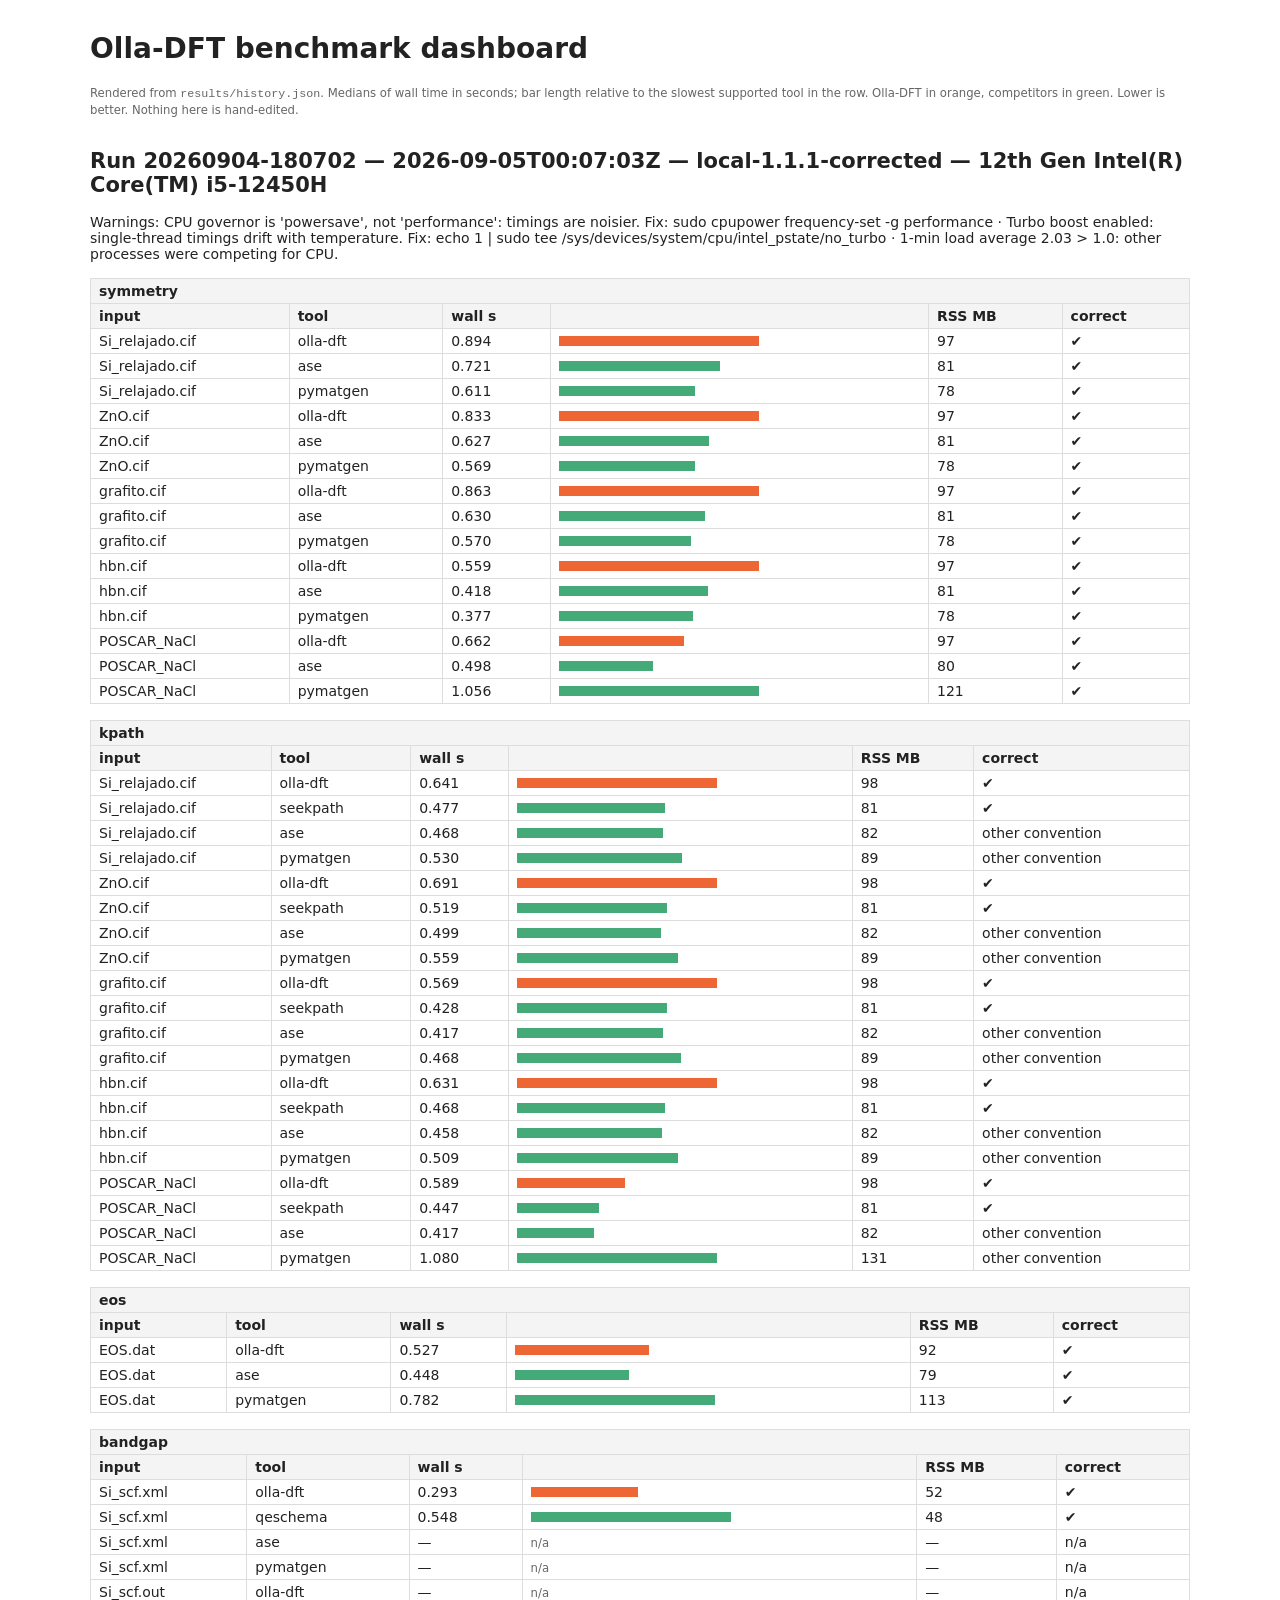
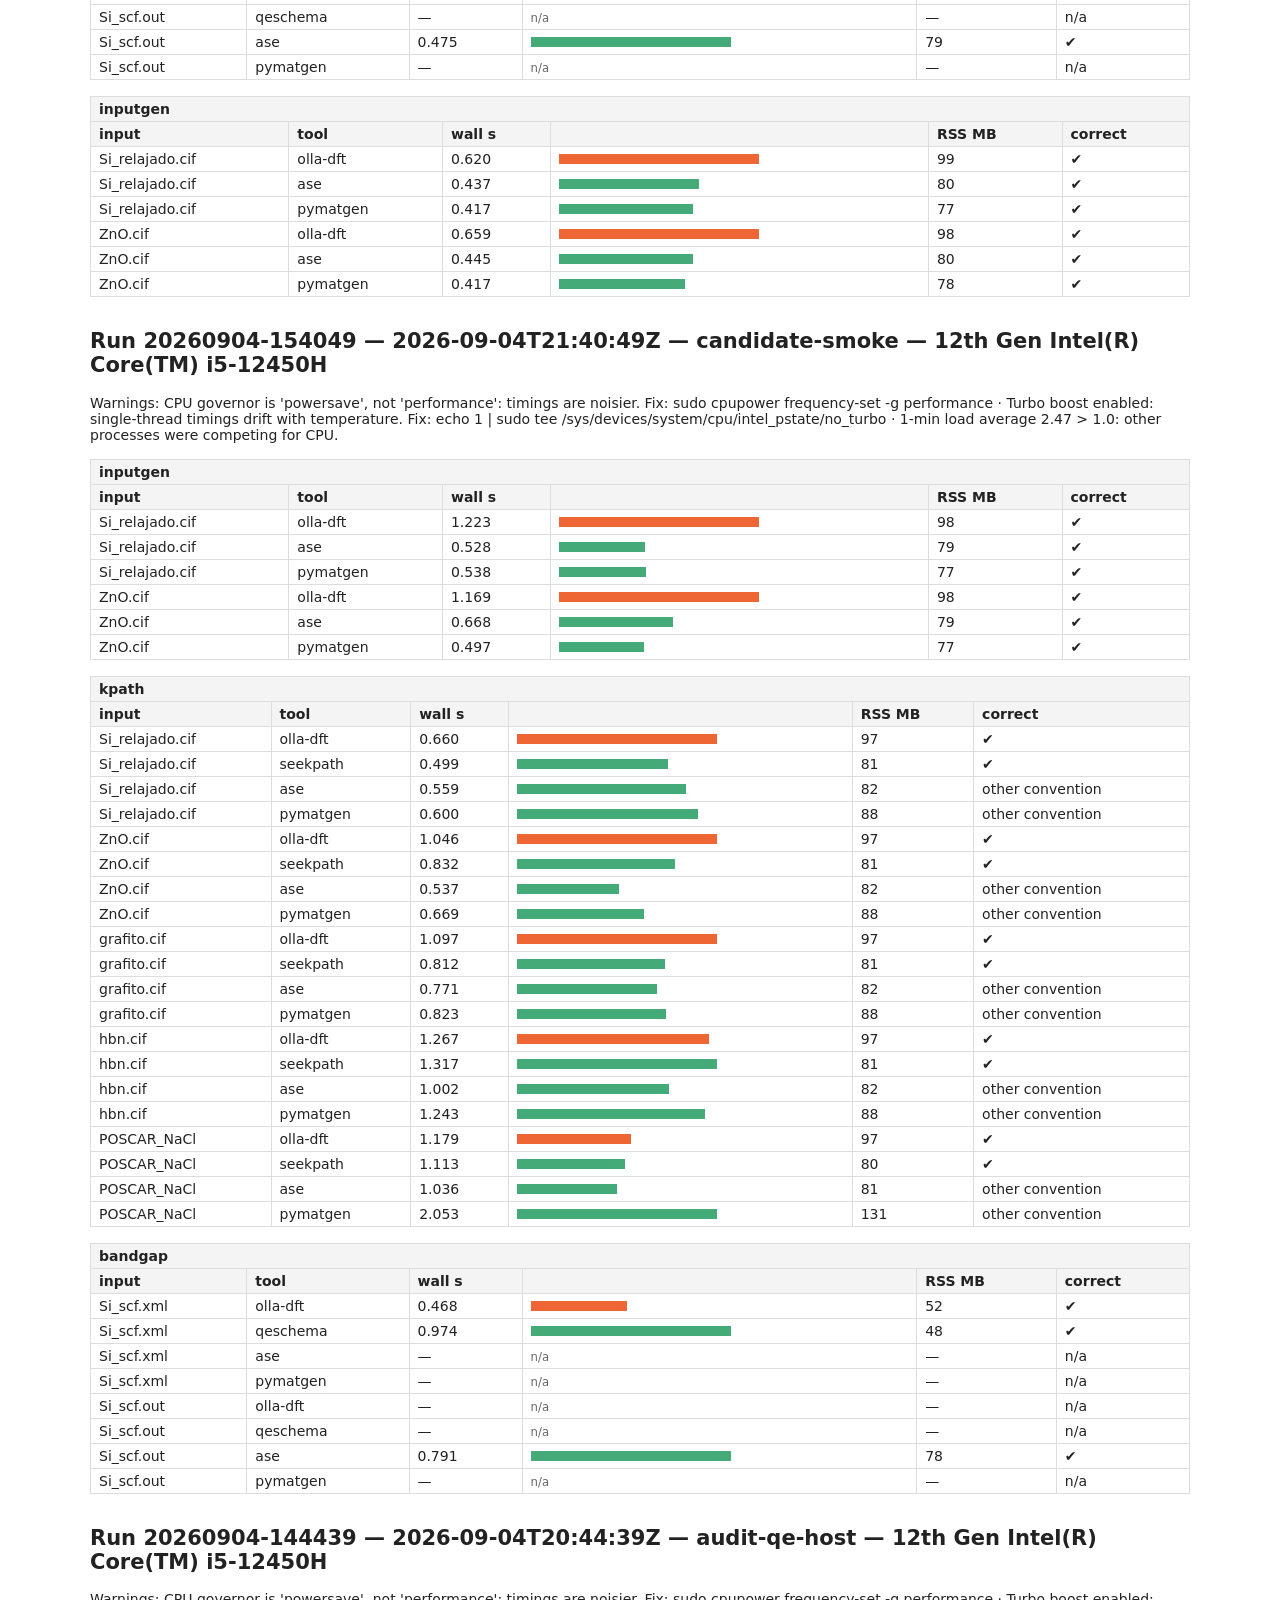
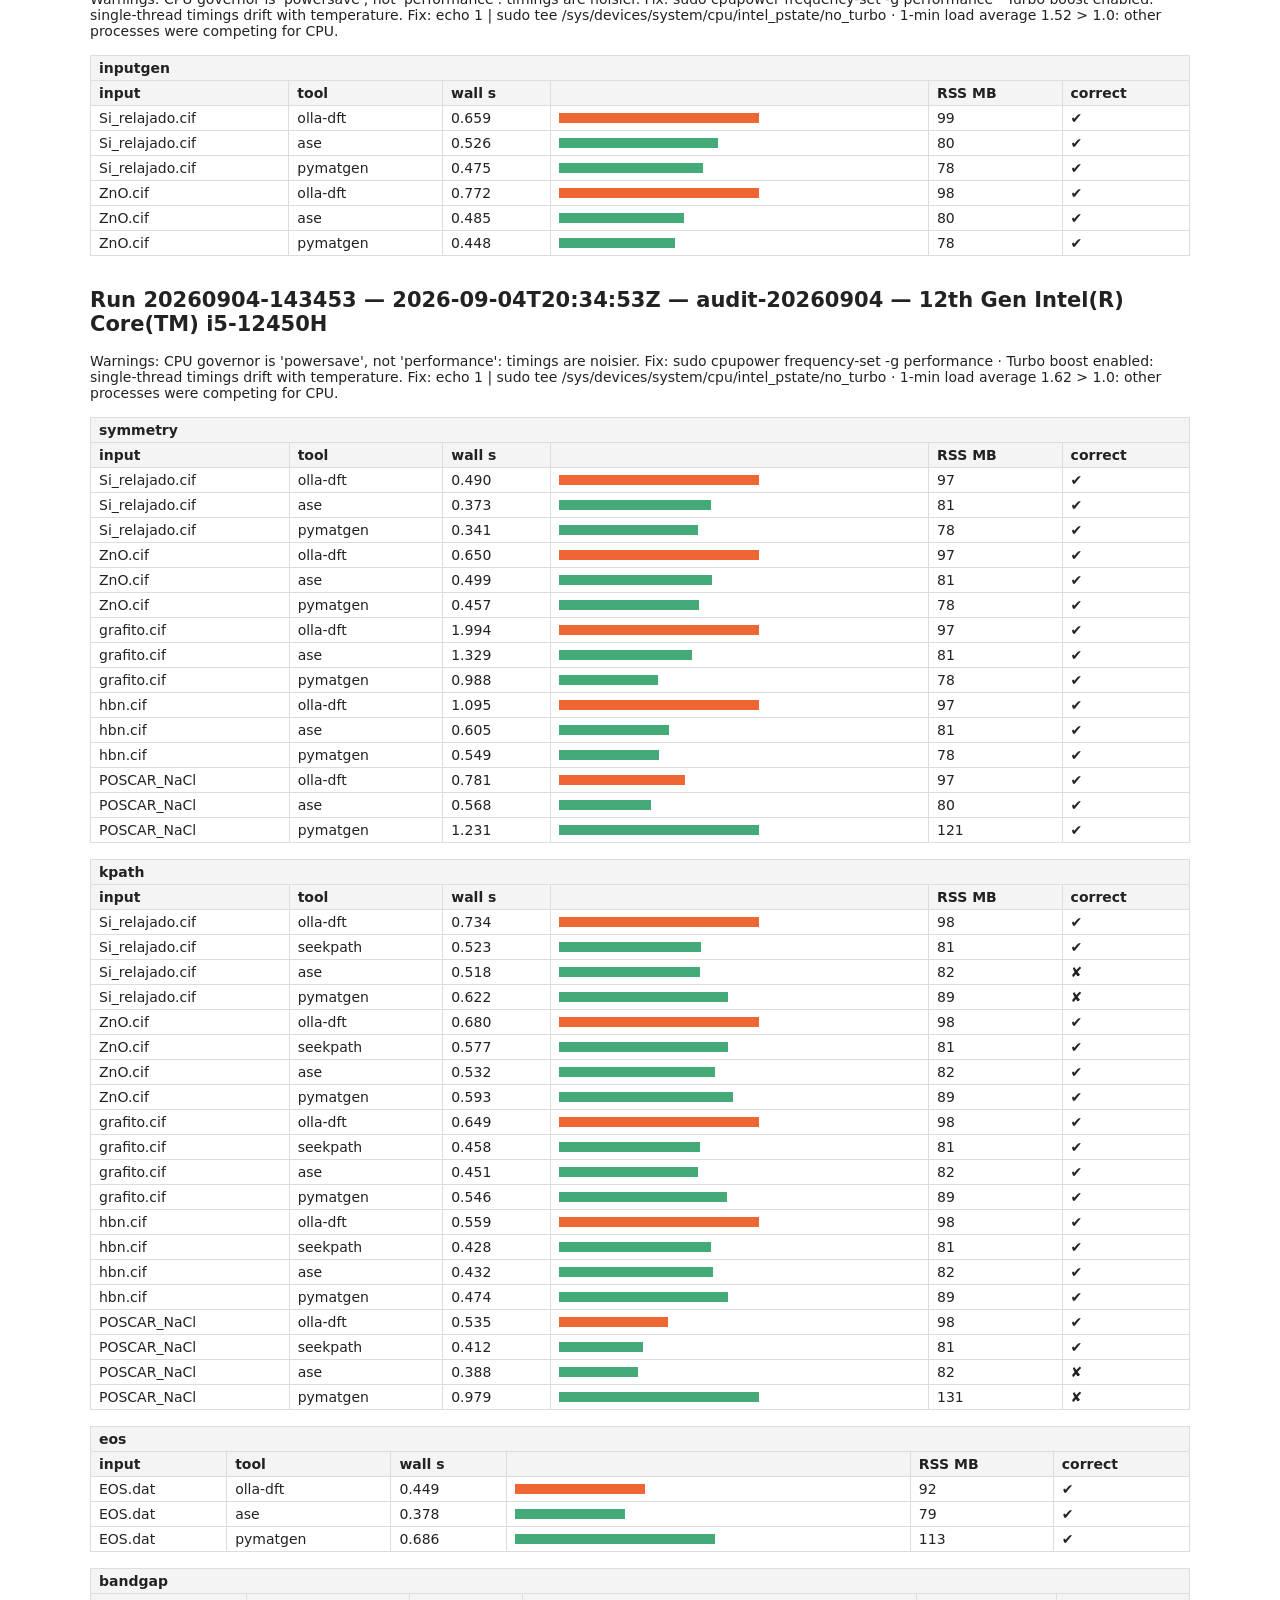
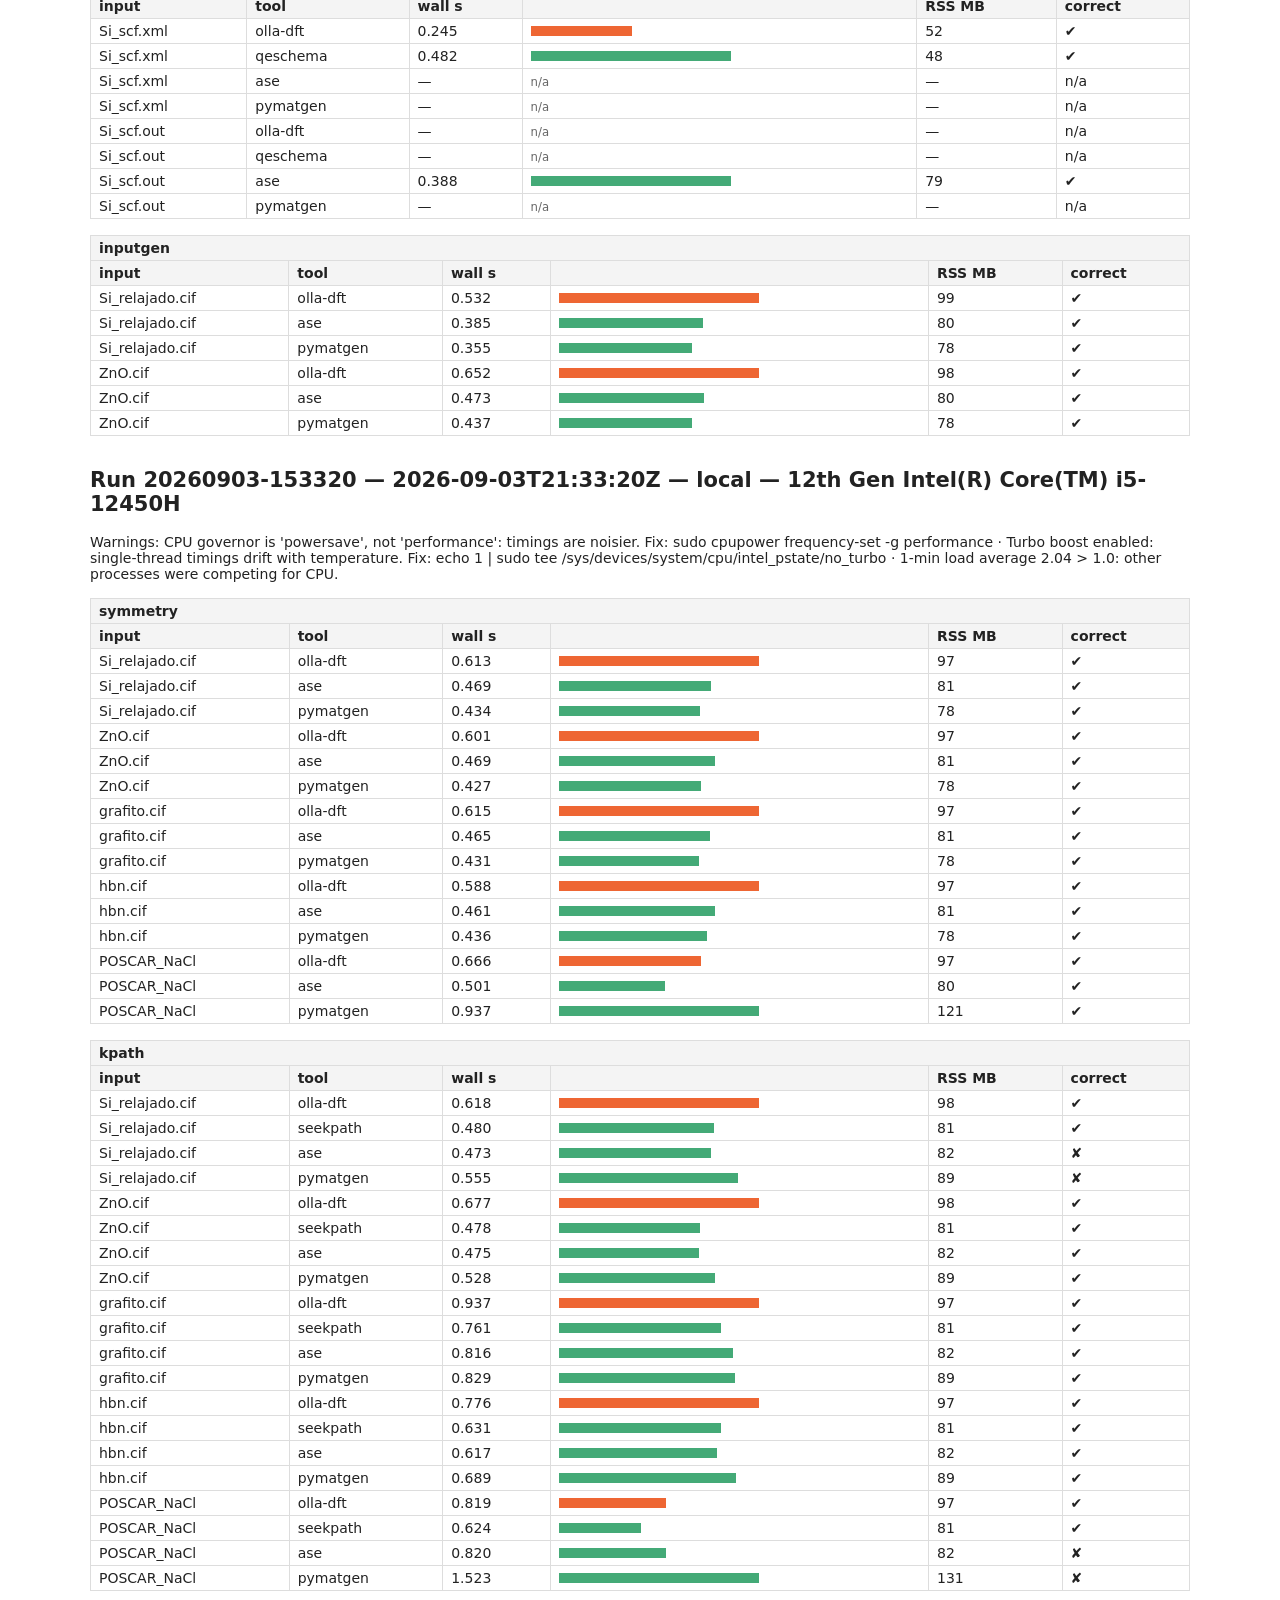
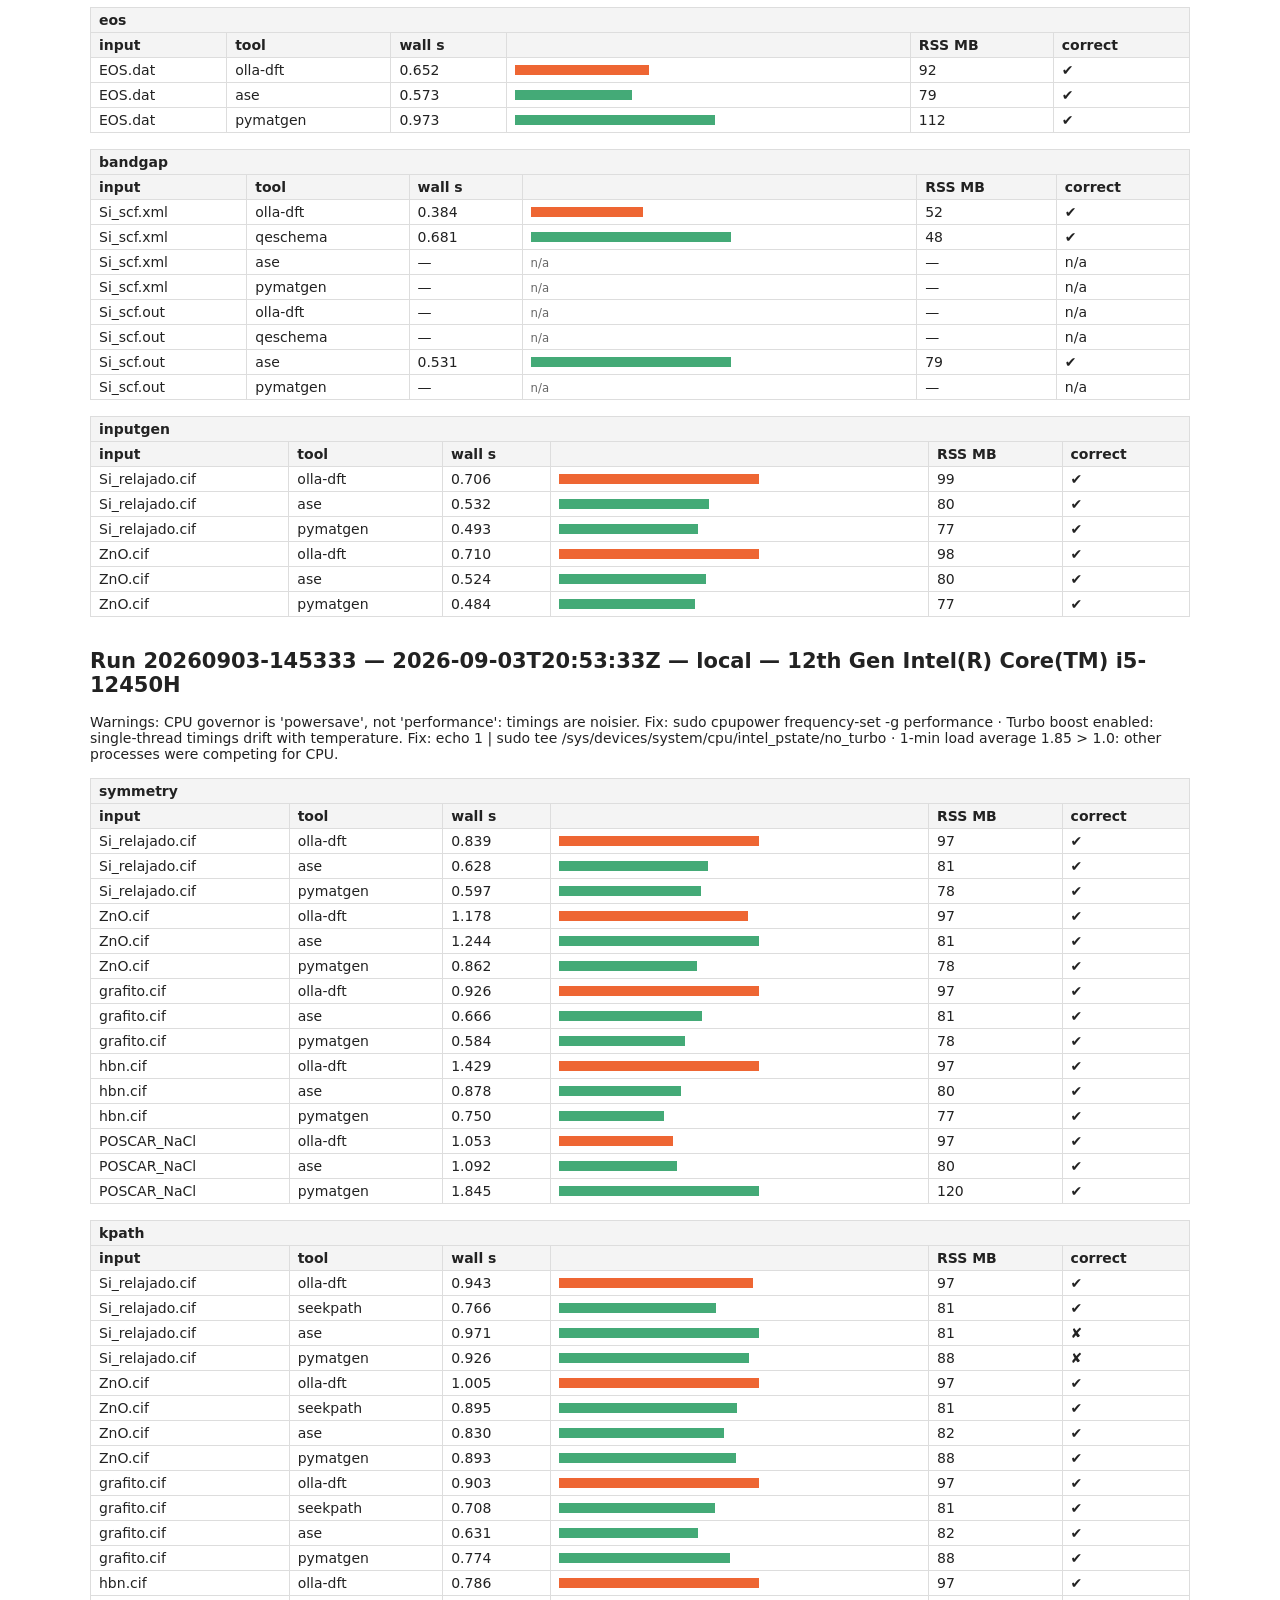
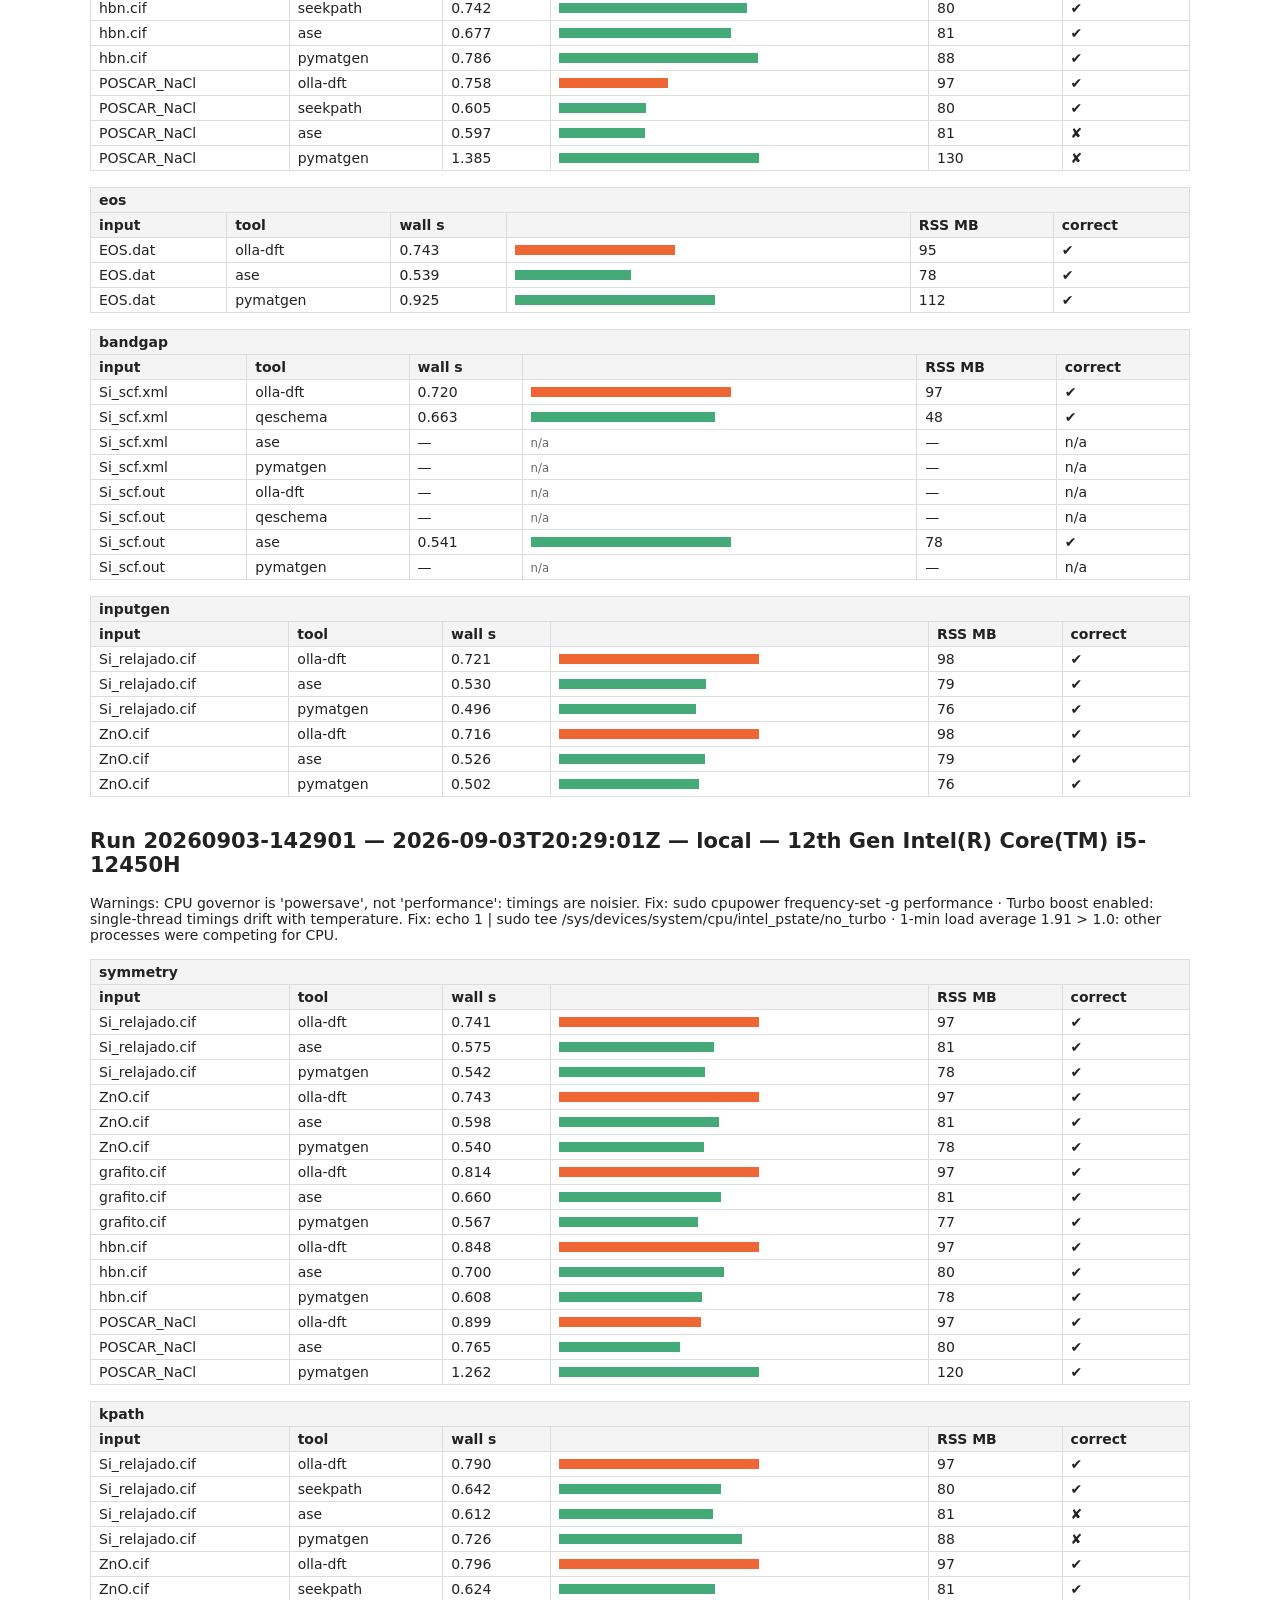
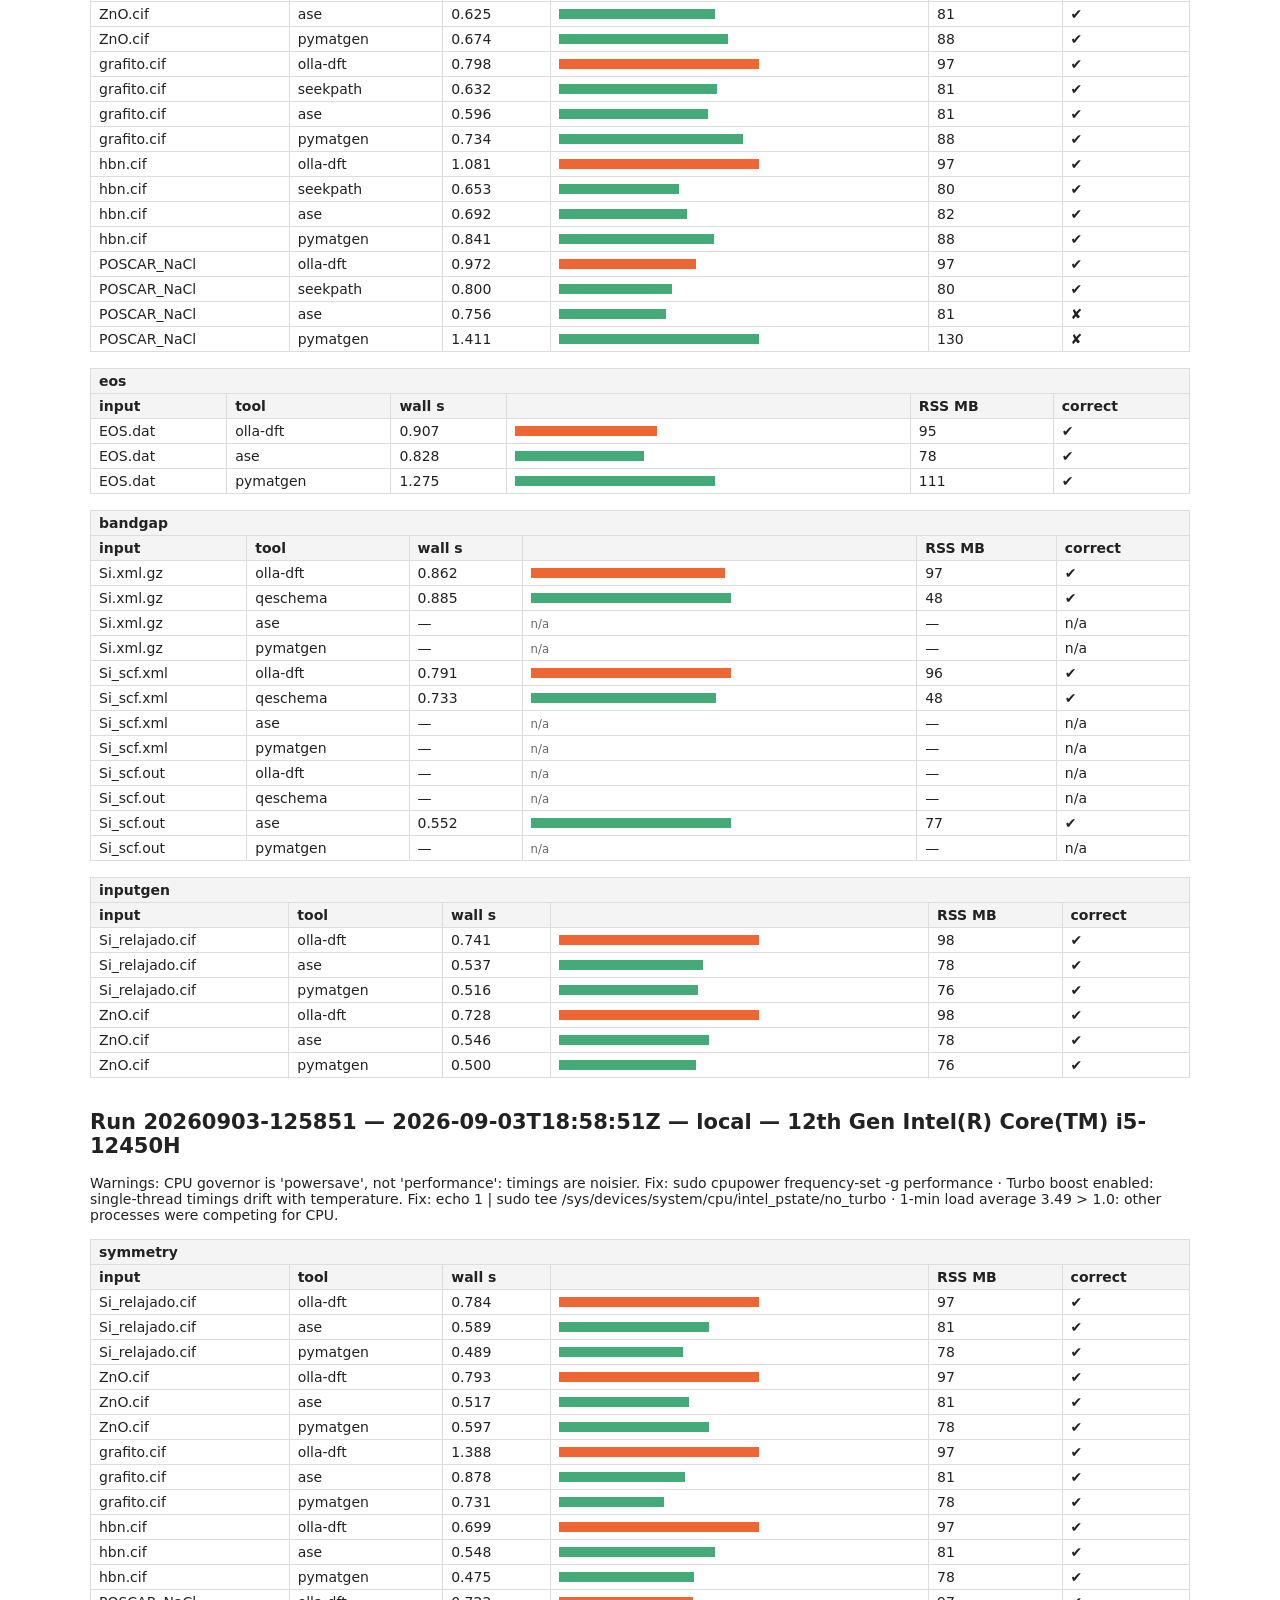
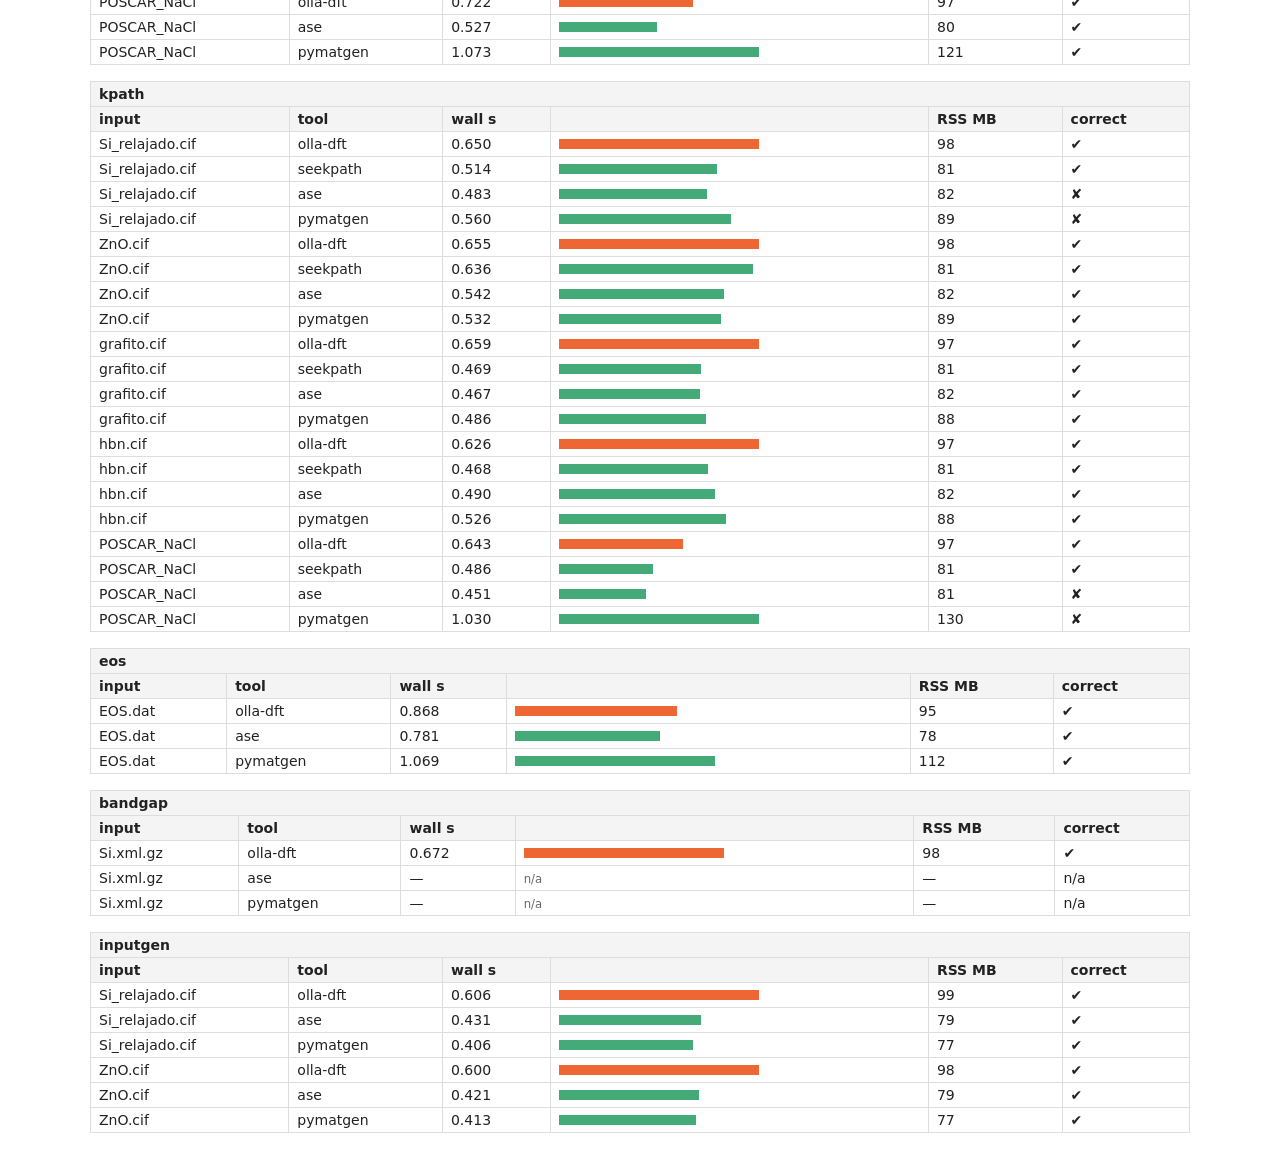
==== commit c149e61f: "Publish corrected 1.1.1 benchmark, regression evidence and honest legacy reports" ====
--- a/docs/index.html
+++ b/docs/index.html
@@ -2,10 +2,10 @@
 <style>body{font:14px system-ui,sans-serif;max-width:1100px;margin:2rem auto;padding:0 1rem;color:#222}table{border-collapse:collapse;width:100%;margin:1rem 0}td,th{border:1px solid #ddd;padding:4px 8px;text-align:left}th{background:#f4f4f4}.bar{height:10px;background:#4a7;display:inline-block}.o{background:#e63}small{color:#666}h2{margin-top:2rem}</style></head><body>
 <h1>Olla-DFT benchmark dashboard</h1><p><small>Rendered from <code>results/history.json</code>. Medians of wall time in seconds; bar length relative to the slowest supported tool in the row. Olla-DFT in orange, competitors in green. Lower is better. Nothing here is hand-edited.</small></p>
 <div id="app"></div>
-<script>const H={"runs": [{"run_id": "20260903-153320", "timestamp": "2026-09-03T21:33:20Z", "cpu": "12th Gen Intel(R) Core(TM) i5-12450H", "label": "local", "warnings": ["CPU governor is 'powersave', not 'performance': timings are noisier. Fix: sudo cpupower frequency-set -g performance", "Turbo boost enabled: single-thread timings drift with temperature. Fix: echo 1 | sudo tee /sys/devices/system/cpu/intel_pstate/no_turbo", "1-min load average 2.04 > 1.0: other processes were competing for CPU."], "summary": {"symmetry": {"Si_relajado.cif": {"olla-dft": {"unsupported": false, "wall": 0.61270660100854, "rss": 97.25390625, "correct": true}, "ase": {"unsupported": false, "wall": 0.4685080920025939, "rss": 80.94921875, "correct": true}, "pymatgen": {"unsupported": false, "wall": 0.43354102500597946, "rss": 77.84765625, "correct": true}}, "ZnO.cif": {"olla-dft": {"unsupported": false, "wall": 0.6006750859960448, "rss": 97.22265625, "correct": true}, "ase": {"unsupported": false, "wall": 0.46938263000629377, "rss": 80.91015625, "correct": true}, "pymatgen": {"unsupported": false, "wall": 0.42652281100163236, "rss": 78.015625, "correct": true}}, "grafito.cif": {"olla-dft": {"unsupported": false, "wall": 0.614586663999944, "rss": 97.19140625, "correct": true}, "ase": {"unsupported": false, "wall": 0.4648072699928889, "rss": 80.90625, "correct": true}, "pymatgen": {"unsupported": false, "wall": 0.4312808969989419, "rss": 77.99609375, "correct": true}}, "hbn.cif": {"olla-dft": {"unsupported": false, "wall": 0.5881290389952483, "rss": 97.23828125, "correct": true}, "ase": {"unsupported": false, "wall": 0.4610117859992897, "rss": 80.92578125, "correct": true}, "pymatgen": {"unsupported": false, "wall": 0.4355720919993473, "rss": 78.02734375, "correct": true}}, "POSCAR_NaCl": {"olla-dft": {"unsupported": false, "wall": 0.6660043409938226, "rss": 97.234375, "correct": true}, "ase": {"unsupported": false, "wall": 0.5005527819885174, "rss": 80.43359375, "correct": true}, "pymatgen": {"unsupported": false, "wall": 0.9370174319919897, "rss": 120.66015625, "correct": true}}}, "kpath": {"Si_relajado.cif": {"olla-dft": {"unsupported": false, "wall": 0.6182735490001505, "rss": 97.59375, "correct": true}, "seekpath": {"unsupported": false, "wall": 0.4800355560000753, "rss": 81.21484375, "correct": true}, "ase": {"unsupported": false, "wall": 0.47267440998984966, "rss": 82.13671875, "correct": false}, "pymatgen": {"unsupported": false, "wall": 0.5547926119907061, "rss": 88.9375, "correct": false}}, "ZnO.cif": {"olla-dft": {"unsupported": false, "wall": 0.6766570770123508, "rss": 97.62890625, "correct": true}, "seekpath": {"unsupported": false, "wall": 0.47829595700022765, "rss": 81.23046875, "correct": true}, "ase": {"unsupported": false, "wall": 0.47488937100570183, "rss": 82.19921875, "correct": true}, "pymatgen": {"unsupported": false, "wall": 0.5281283490039641, "rss": 88.91796875, "correct": true}}, "grafito.cif": {"olla-dft": {"unsupported": false, "wall": 0.9370434479933465, "rss": 97.44921875, "correct": true}, "seekpath": {"unsupported": false, "wall": 0.7606953270005761, "rss": 81.19921875, "correct": true}, "ase": {"unsupported": false, "wall": 0.8162523400096688, "rss": 82.13671875, "correct": true}, "pymatgen": {"unsupported": false, "wall": 0.8290497779962607, "rss": 88.7734375, "correct": true}}, "hbn.cif": {"olla-dft": {"unsupported": false, "wall": 0.7763601350015961, "rss": 97.42578125, "correct": true}, "seekpath": {"unsupported": false, "wall": 0.6313713550043758, "rss": 81.11328125, "correct": true}, "ase": {"unsupported": false, "wall": 0.6171402199979639, "rss": 82.0859375, "correct": true}, "pymatgen": {"unsupported": false, "wall": 0.6888529459974961, "rss": 88.61328125, "correct": true}}, "POSCAR_NaCl": {"olla-dft": {"unsupported": false, "wall": 0.8187472760037053, "rss": 97.39453125, "correct": true}, "seekpath": {"unsupported": false, "wall": 0.6244310269976268, "rss": 80.85546875, "correct": true}, "ase": {"unsupported": false, "wall": 0.8198822759877658, "rss": 81.78515625, "correct": false}, "pymatgen": {"unsupported": false, "wall": 1.522778256010497, "rss": 130.859375, "correct": false}}}, "eos": {"EOS.dat": {"olla-dft": {"unsupported": false, "wall": 0.6522903730074177, "rss": 91.66015625, "correct": true}, "ase": {"unsupported": false, "wall": 0.57274799598963, "rss": 78.72265625, "correct": true}, "pymatgen": {"unsupported": false, "wall": 0.9732449630100746, "rss": 112.3046875, "correct": true}}}, "bandgap": {"Si_scf.xml": {"olla-dft": {"unsupported": false, "wall": 0.3844860530080041, "rss": 51.734375, "correct": true}, "qeschema": {"unsupported": false, "wall": 0.6805672449991107, "rss": 48.1484375, "correct": true}, "ase": {"unsupported": true, "wall": null, "rss": null, "correct": false}, "pymatgen": {"unsupported": true, "wall": null, "rss": null, "correct": false}}, "Si_scf.out": {"olla-dft": {"unsupported": true, "wall": null, "rss": null, "correct": false}, "qeschema": {"unsupported": true, "wall": null, "rss": null, "correct": false}, "ase": {"unsupported": false, "wall": 0.5311407730041537, "rss": 78.5, "correct": true}, "pymatgen": {"unsupported": true, "wall": null, "rss": null, "correct": false}}}, "inputgen": {"Si_relajado.cif": {"olla-dft": {"unsupported": false, "wall": 0.7062953999993624, "rss": 98.80078125, "correct": true}, "ase": {"unsupported": false, "wall": 0.5319752359937411, "rss": 79.703125, "correct": true}, "pymatgen": {"unsupported": false, "wall": 0.4928240090084728, "rss": 77.17578125, "correct": true}}, "ZnO.cif": {"olla-dft": {"unsupported": false, "wall": 0.7098725919931894, "rss": 98.0390625, "correct": true}, "ase": {"unsupported": false, "wall": 0.524422909002169, "rss": 79.6953125, "correct": true}, "pymatgen": {"unsupported": false, "wall": 0.484039679999114, "rss": 77.12890625, "correct": true}}}}, "packages": {"seekpath": "2.2.1", "olla-dft": "1.1.0", "scipy": "1.18.1", "matplotlib": "3.11.1", "pymatgen": "2026.5.4", "ase": "3.29.0", "spglib": "2.7.0", "numpy": "2.2.6"}}, {"run_id": "20260903-145333", "timestamp": "2026-09-03T20:53:33Z", "cpu": "12th Gen Intel(R) Core(TM) i5-12450H", "label": "local", "warnings": ["CPU governor is 'powersave', not 'performance': timings are noisier. Fix: sudo cpupower frequency-set -g performance", "Turbo boost enabled: single-thread timings drift with temperature. Fix: echo 1 | sudo tee /sys/devices/system/cpu/intel_pstate/no_turbo", "1-min load average 1.85 > 1.0: other processes were competing for CPU."], "summary": {"symmetry": {"Si_relajado.cif": {"olla-dft": {"unsupported": false, "wall": 0.8393332050036406, "rss": 97.4609375, "correct": true}, "ase": {"unsupported": false, "wall": 0.6275742529978743, "rss": 80.88671875, "correct": true}, "pymatgen": {"unsupported": false, "wall": 0.5973393179883715, "rss": 77.87109375, "correct": true}}, "ZnO.cif": {"olla-dft": {"unsupported": false, "wall": 1.1781813569978112, "rss": 97.421875, "correct": true}, "ase": {"unsupported": false, "wall": 1.243598839995684, "rss": 80.87109375, "correct": true}, "pymatgen": {"unsupported": false, "wall": 0.862311723001767, "rss": 77.984375, "correct": true}}, "grafito.cif": {"olla-dft": {"unsupported": false, "wall": 0.9264450819900958, "rss": 97.35546875, "correct": true}, "ase": {"unsupported": false, "wall": 0.6660343010007637, "rss": 80.98828125, "correct": true}, "pymatgen": {"unsupported": false, "wall": 0.584141612998792, "rss": 77.94140625, "correct": true}}, "hbn.cif": {"olla-dft": {"unsupported": false, "wall": 1.4290712219954003, "rss": 96.859375, "correct": true}, "ase": {"unsupported": false, "wall": 0.87764044899086, "rss": 80.27734375, "correct": true}, "pymatgen": {"unsupported": false, "wall": 0.7503673640021589, "rss": 77.44140625, "correct": true}}, "POSCAR_NaCl": {"olla-dft": {"unsupported": false, "wall": 1.0533415940008126, "rss": 96.79296875, "correct": true}, "ase": {"unsupported": false, "wall": 1.0924021120008547, "rss": 79.80859375, "correct": true}, "pymatgen": {"unsupported": false, "wall": 1.8448443100060103, "rss": 119.8046875, "correct": true}}}, "kpath": {"Si_relajado.cif": {"olla-dft": {"unsupported": false, "wall": 0.9425952199962921, "rss": 96.890625, "correct": true}, "seekpath": {"unsupported": false, "wall": 0.7664070699975127, "rss": 80.53125, "correct": true}, "ase": {"unsupported": false, "wall": 0.9708786429982865, "rss": 81.3828125, "correct": false}, "pymatgen": {"unsupported": false, "wall": 0.9259257969970349, "rss": 88.0390625, "correct": false}}, "ZnO.cif": {"olla-dft": {"unsupported": false, "wall": 1.0048722089995863, "rss": 97.0859375, "correct": true}, "seekpath": {"unsupported": false, "wall": 0.8946712120086886, "rss": 80.61328125, "correct": true}, "ase": {"unsupported": false, "wall": 0.8299250130075961, "rss": 81.609375, "correct": true}, "pymatgen": {"unsupported": false, "wall": 0.8925231670000358, "rss": 88.140625, "correct": true}}, "grafito.cif": {"olla-dft": {"unsupported": false, "wall": 0.9027500850061188, "rss": 97.05859375, "correct": true}, "seekpath": {"unsupported": false, "wall": 0.7078269069897942, "rss": 80.52734375, "correct": true}, "ase": {"unsupported": false, "wall": 0.6308868620108115, "rss": 81.6171875, "correct": true}, "pymatgen": {"unsupported": false, "wall": 0.7737118279910646, "rss": 88.2109375, "correct": true}}, "hbn.cif": {"olla-dft": {"unsupported": false, "wall": 0.7859946770040551, "rss": 96.78515625, "correct": true}, "seekpath": {"unsupported": false, "wall": 0.7420512300013797, "rss": 80.35546875, "correct": true}, "ase": {"unsupported": false, "wall": 0.6766537590010557, "rss": 81.375, "correct": true}, "pymatgen": {"unsupported": false, "wall": 0.7856056250020629, "rss": 88.23046875, "correct": true}}, "POSCAR_NaCl": {"olla-dft": {"unsupported": false, "wall": 0.7575988929893356, "rss": 96.85546875, "correct": true}, "seekpath": {"unsupported": false, "wall": 0.6047657740127761, "rss": 80.1953125, "correct": true}, "ase": {"unsupported": false, "wall": 0.5966067400004249, "rss": 81.0234375, "correct": false}, "pymatgen": {"unsupported": false, "wall": 1.384828127003857, "rss": 130.12109375, "correct": false}}}, "eos": {"EOS.dat": {"olla-dft": {"unsupported": false, "wall": 0.7434022300003562, "rss": 94.98828125, "correct": true}, "ase": {"unsupported": false, "wall": 0.5391797210031655, "rss": 78.12109375, "correct": true}, "pymatgen": {"unsupported": false, "wall": 0.9251604430028237, "rss": 111.5078125, "correct": true}}}, "bandgap": {"Si_scf.xml": {"olla-dft": {"unsupported": false, "wall": 0.719969530007802, "rss": 96.58203125, "correct": true}, "qeschema": {"unsupported": false, "wall": 0.6626900959963677, "rss": 48.16015625, "correct": true}, "ase": {"unsupported": true, "wall": null, "rss": null, "correct": false}, "pymatgen": {"unsupported": true, "wall": null, "rss": null, "correct": false}}, "Si_scf.out": {"olla-dft": {"unsupported": true, "wall": null, "rss": null, "correct": false}, "qeschema": {"unsupported": true, "wall": null, "rss": null, "correct": false}, "ase": {"unsupported": false, "wall": 0.5407806419971166, "rss": 77.91796875, "correct": true}, "pymatgen": {"unsupported": true, "wall": null, "rss": null, "correct": false}}}, "inputgen": {"Si_relajado.cif": {"olla-dft": {"unsupported": false, "wall": 0.7205349880096037, "rss": 98.3984375, "correct": true}, "ase": {"unsupported": false, "wall": 0.5301914619922172, "rss": 78.8359375, "correct": true}, "pymatgen": {"unsupported": false, "wall": 0.49625000900414307, "rss": 76.29296875, "correct": true}}, "ZnO.cif": {"olla-dft": {"unsupported": false, "wall": 0.7155767060030485, "rss": 97.51171875, "correct": true}, "ase": {"unsupported": false, "wall": 0.5257250579888932, "rss": 78.75390625, "correct": true}, "pymatgen": {"unsupported": false, "wall": 0.5016062790091382, "rss": 76.22265625, "correct": true}}}}, "packages": {"seekpath": "2.2.1", "scipy": "1.18.1", "matplotlib": "3.11.1", "pymatgen": "2026.5.4", "ase": "3.29.0", "spglib": "2.7.0", "numpy": "2.2.6", "olla-dft": "1.0.1"}}, {"run_id": "20260903-142901", "timestamp": "2026-09-03T20:29:01Z", "cpu": "12th Gen Intel(R) Core(TM) i5-12450H", "label": "local", "warnings": ["CPU governor is 'powersave', not 'performance': timings are noisier. Fix: sudo cpupower frequency-set -g performance", "Turbo boost enabled: single-thread timings drift with temperature. Fix: echo 1 | sudo tee /sys/devices/system/cpu/intel_pstate/no_turbo", "1-min load average 1.91 > 1.0: other processes were competing for CPU."], "summary": {"symmetry": {"Si_relajado.cif": {"olla-dft": {"unsupported": false, "wall": 0.7413326950045303, "rss": 97.3046875, "correct": true}, "ase": {"unsupported": false, "wall": 0.5750709279964212, "rss": 80.80078125, "correct": true}, "pymatgen": {"unsupported": false, "wall": 0.5423307160090189, "rss": 77.7890625, "correct": true}}, "ZnO.cif": {"olla-dft": {"unsupported": false, "wall": 0.7434345069923438, "rss": 97.2421875, "correct": true}, "ase": {"unsupported": false, "wall": 0.5981749289931031, "rss": 80.78125, "correct": true}, "pymatgen": {"unsupported": false, "wall": 0.5396414470014861, "rss": 77.84765625, "correct": true}}, "grafito.cif": {"olla-dft": {"unsupported": false, "wall": 0.8139998940023361, "rss": 96.94140625, "correct": true}, "ase": {"unsupported": false, "wall": 0.660035341992625, "rss": 80.5859375, "correct": true}, "pymatgen": {"unsupported": false, "wall": 0.5668149989942322, "rss": 77.49609375, "correct": true}}, "hbn.cif": {"olla-dft": {"unsupported": false, "wall": 0.8483597050071694, "rss": 96.75, "correct": true}, "ase": {"unsupported": false, "wall": 0.7002635249955347, "rss": 80.3203125, "correct": true}, "pymatgen": {"unsupported": false, "wall": 0.6075903160090093, "rss": 77.5078125, "correct": true}}, "POSCAR_NaCl": {"olla-dft": {"unsupported": false, "wall": 0.8993174289935268, "rss": 96.65625, "correct": true}, "ase": {"unsupported": false, "wall": 0.7645296619884903, "rss": 79.7265625, "correct": true}, "pymatgen": {"unsupported": false, "wall": 1.26195904200722, "rss": 119.8828125, "correct": true}}}, "kpath": {"Si_relajado.cif": {"olla-dft": {"unsupported": false, "wall": 0.7902662359992974, "rss": 96.76171875, "correct": true}, "seekpath": {"unsupported": false, "wall": 0.6417101359984372, "rss": 80.390625, "correct": true}, "ase": {"unsupported": false, "wall": 0.612338696999359, "rss": 81.30078125, "correct": false}, "pymatgen": {"unsupported": false, "wall": 0.7260987879999448, "rss": 88.2421875, "correct": false}}, "ZnO.cif": {"olla-dft": {"unsupported": false, "wall": 0.7959597610024503, "rss": 96.78515625, "correct": true}, "seekpath": {"unsupported": false, "wall": 0.6238072839914821, "rss": 80.5, "correct": true}, "ase": {"unsupported": false, "wall": 0.6245010210113833, "rss": 81.453125, "correct": true}, "pymatgen": {"unsupported": false, "wall": 0.67350935099239, "rss": 88.2734375, "correct": true}}, "grafito.cif": {"olla-dft": {"unsupported": false, "wall": 0.7975847159978002, "rss": 96.859375, "correct": true}, "seekpath": {"unsupported": false, "wall": 0.6316944060090464, "rss": 80.5625, "correct": true}, "ase": {"unsupported": false, "wall": 0.5956927890074439, "rss": 81.45703125, "correct": true}, "pymatgen": {"unsupported": false, "wall": 0.7338924700015923, "rss": 88.140625, "correct": true}}, "hbn.cif": {"olla-dft": {"unsupported": false, "wall": 1.0808410409954377, "rss": 96.94921875, "correct": true}, "seekpath": {"unsupported": false, "wall": 0.6525974340038374, "rss": 80.48828125, "correct": true}, "ase": {"unsupported": false, "wall": 0.6920888440072304, "rss": 81.5234375, "correct": true}, "pymatgen": {"unsupported": false, "wall": 0.8406175440031802, "rss": 88.0390625, "correct": true}}, "POSCAR_NaCl": {"olla-dft": {"unsupported": false, "wall": 0.9717661820031935, "rss": 96.875, "correct": true}, "seekpath": {"unsupported": false, "wall": 0.7997971139993751, "rss": 80.2890625, "correct": true}, "ase": {"unsupported": false, "wall": 0.756377869998687, "rss": 81.18359375, "correct": false}, "pymatgen": {"unsupported": false, "wall": 1.4108239859924652, "rss": 130.01953125, "correct": false}}}, "eos": {"EOS.dat": {"olla-dft": {"unsupported": false, "wall": 0.9068690740095917, "rss": 94.7421875, "correct": true}, "ase": {"unsupported": false, "wall": 0.8277070219919551, "rss": 77.734375, "correct": true}, "pymatgen": {"unsupported": false, "wall": 1.2748774319916265, "rss": 111.26171875, "correct": true}}}, "bandgap": {"Si.xml.gz": {"olla-dft": {"unsupported": false, "wall": 0.8616909230040619, "rss": 96.5859375, "correct": true}, "qeschema": {"unsupported": false, "wall": 0.8850479069951689, "rss": 48.45703125, "correct": true}, "ase": {"unsupported": true, "wall": null, "rss": null, "correct": false}, "pymatgen": {"unsupported": true, "wall": null, "rss": null, "correct": false}}, "Si_scf.xml": {"olla-dft": {"unsupported": false, "wall": 0.790674461008166, "rss": 96.00390625, "correct": true}, "qeschema": {"unsupported": false, "wall": 0.7333113869972294, "rss": 47.81640625, "correct": true}, "ase": {"unsupported": true, "wall": null, "rss": null, "correct": false}, "pymatgen": {"unsupported": true, "wall": null, "rss": null, "correct": false}}, "Si_scf.out": {"olla-dft": {"unsupported": true, "wall": null, "rss": null, "correct": false}, "qeschema": {"unsupported": true, "wall": null, "rss": null, "correct": false}, "ase": {"unsupported": false, "wall": 0.5522479250066681, "rss": 77.1484375, "correct": true}, "pymatgen": {"unsupported": true, "wall": null, "rss": null, "correct": false}}}, "inputgen": {"Si_relajado.cif": {"olla-dft": {"unsupported": false, "wall": 0.741191153996624, "rss": 98.4140625, "correct": true}, "ase": {"unsupported": false, "wall": 0.5365817619895097, "rss": 78.375, "correct": true}, "pymatgen": {"unsupported": false, "wall": 0.5155244679917814, "rss": 76.19921875, "correct": true}}, "ZnO.cif": {"olla-dft": {"unsupported": false, "wall": 0.7276115079876035, "rss": 97.50390625, "correct": true}, "ase": {"unsupported": false, "wall": 0.5459061220026342, "rss": 78.44140625, "correct": true}, "pymatgen": {"unsupported": false, "wall": 0.4996928030013805, "rss": 76.109375, "correct": true}}}}, "packages": {"seekpath": "2.2.1", "olla-dft": "1.0.0", "scipy": "1.18.1", "matplotlib": "3.11.1", "pymatgen": "2026.5.4", "ase": "3.29.0", "spglib": "2.7.0", "numpy": "2.2.6"}}, {"run_id": "20260903-125851", "timestamp": "2026-09-03T18:58:51Z", "cpu": "12th Gen Intel(R) Core(TM) i5-12450H", "label": "local", "warnings": ["CPU governor is 'powersave', not 'performance': timings are noisier. Fix: sudo cpupower frequency-set -g performance", "Turbo boost enabled: single-thread timings drift with temperature. Fix: echo 1 | sudo tee /sys/devices/system/cpu/intel_pstate/no_turbo", "1-min load average 3.49 > 1.0: other processes were competing for CPU."], "summary": {"symmetry": {"Si_relajado.cif": {"olla-dft": {"unsupported": false, "wall": 0.7836942550056847, "rss": 97.24609375, "correct": true}, "ase": {"unsupported": false, "wall": 0.5889256569935242, "rss": 80.5703125, "correct": true}, "pymatgen": {"unsupported": false, "wall": 0.4886148600053275, "rss": 77.90625, "correct": true}}, "ZnO.cif": {"olla-dft": {"unsupported": false, "wall": 0.7933083599928068, "rss": 97.24609375, "correct": true}, "ase": {"unsupported": false, "wall": 0.5170570519985631, "rss": 80.66796875, "correct": true}, "pymatgen": {"unsupported": false, "wall": 0.5966318950086134, "rss": 77.77734375, "correct": true}}, "grafito.cif": {"olla-dft": {"unsupported": false, "wall": 1.3883577520027757, "rss": 97.22265625, "correct": true}, "ase": {"unsupported": false, "wall": 0.878361497001606, "rss": 80.72265625, "correct": true}, "pymatgen": {"unsupported": false, "wall": 0.7312479440006427, "rss": 77.62109375, "correct": true}}, "hbn.cif": {"olla-dft": {"unsupported": false, "wall": 0.6993144100124482, "rss": 97.3515625, "correct": true}, "ase": {"unsupported": false, "wall": 0.5484953690029215, "rss": 80.53515625, "correct": true}, "pymatgen": {"unsupported": false, "wall": 0.4749829979991773, "rss": 77.68359375, "correct": true}}, "POSCAR_NaCl": {"olla-dft": {"unsupported": false, "wall": 0.7222179079981288, "rss": 97.29296875, "correct": true}, "ase": {"unsupported": false, "wall": 0.5265910250018351, "rss": 80.11328125, "correct": true}, "pymatgen": {"unsupported": false, "wall": 1.0728830940061016, "rss": 120.5625, "correct": true}}}, "kpath": {"Si_relajado.cif": {"olla-dft": {"unsupported": false, "wall": 0.6495729199959897, "rss": 97.578125, "correct": true}, "seekpath": {"unsupported": false, "wall": 0.5141105030052131, "rss": 81.0078125, "correct": true}, "ase": {"unsupported": false, "wall": 0.48333769899909385, "rss": 81.91796875, "correct": false}, "pymatgen": {"unsupported": false, "wall": 0.5600121689931257, "rss": 88.8515625, "correct": false}}, "ZnO.cif": {"olla-dft": {"unsupported": false, "wall": 0.6546568610065151, "rss": 97.51953125, "correct": true}, "seekpath": {"unsupported": false, "wall": 0.6358807950018672, "rss": 80.94140625, "correct": true}, "ase": {"unsupported": false, "wall": 0.5415040259977104, "rss": 81.91015625, "correct": true}, "pymatgen": {"unsupported": false, "wall": 0.5319372769881738, "rss": 88.65234375, "correct": true}}, "grafito.cif": {"olla-dft": {"unsupported": false, "wall": 0.6588038370100548, "rss": 97.47265625, "correct": true}, "seekpath": {"unsupported": false, "wall": 0.469487467998988, "rss": 80.83203125, "correct": true}, "ase": {"unsupported": false, "wall": 0.46731043499312364, "rss": 81.82421875, "correct": true}, "pymatgen": {"unsupported": false, "wall": 0.4859178479964612, "rss": 88.4765625, "correct": true}}, "hbn.cif": {"olla-dft": {"unsupported": false, "wall": 0.6262975499994354, "rss": 97.40625, "correct": true}, "seekpath": {"unsupported": false, "wall": 0.46783351300109643, "rss": 80.91015625, "correct": true}, "ase": {"unsupported": false, "wall": 0.4903212260105647, "rss": 81.8046875, "correct": true}, "pymatgen": {"unsupported": false, "wall": 0.5256099090038333, "rss": 88.42578125, "correct": true}}, "POSCAR_NaCl": {"olla-dft": {"unsupported": false, "wall": 0.6431158199993661, "rss": 97.26171875, "correct": true}, "seekpath": {"unsupported": false, "wall": 0.4858660549944034, "rss": 80.55078125, "correct": true}, "ase": {"unsupported": false, "wall": 0.4510289800091414, "rss": 81.453125, "correct": false}, "pymatgen": {"unsupported": false, "wall": 1.0301543050009059, "rss": 130.46484375, "correct": false}}}, "eos": {"EOS.dat": {"olla-dft": {"unsupported": false, "wall": 0.8675543709978228, "rss": 95.25, "correct": true}, "ase": {"unsupported": false, "wall": 0.780597734003095, "rss": 78.4453125, "correct": true}, "pymatgen": {"unsupported": false, "wall": 1.0693264929868747, "rss": 111.90234375, "correct": true}}}, "bandgap": {"Si.xml.gz": {"olla-dft": {"unsupported": false, "wall": 0.6720224029995734, "rss": 97.53515625, "correct": true}, "ase": {"unsupported": true, "wall": 0.5513637489930261, "rss": 77.9765625, "correct": false}, "pymatgen": {"unsupported": true, "wall": 0.23393407800176647, "rss": 39.97265625, "correct": false}}}, "inputgen": {"Si_relajado.cif": {"olla-dft": {"unsupported": false, "wall": 0.6055286350019742, "rss": 99.1328125, "correct": true}, "ase": {"unsupported": false, "wall": 0.43082701800449286, "rss": 79.390625, "correct": true}, "pymatgen": {"unsupported": false, "wall": 0.4062583290069597, "rss": 76.9140625, "correct": true}}, "ZnO.cif": {"olla-dft": {"unsupported": false, "wall": 0.5999783320003189, "rss": 98.19921875, "correct": true}, "ase": {"unsupported": false, "wall": 0.42106987300212495, "rss": 79.37109375, "correct": true}, "pymatgen": {"unsupported": false, "wall": 0.41304279200267047, "rss": 77.0078125, "correct": true}}}}, "packages": {"seekpath": "2.2.1", "olla-dft": "1.0.0", "scipy": "1.18.1", "matplotlib": "3.11.1", "pymatgen": "2026.5.4", "ase": "3.29.0", "spglib": "2.7.0", "numpy": "2.2.6"}}]};const app=document.getElementById('app');
+<script>const H={"runs": [{"run_id": "20260904-180702", "timestamp": "2026-09-05T00:07:03Z", "cpu": "12th Gen Intel(R) Core(TM) i5-12450H", "label": "local-1.1.1-corrected", "warnings": ["CPU governor is 'powersave', not 'performance': timings are noisier. Fix: sudo cpupower frequency-set -g performance", "Turbo boost enabled: single-thread timings drift with temperature. Fix: echo 1 | sudo tee /sys/devices/system/cpu/intel_pstate/no_turbo", "1-min load average 2.03 > 1.0: other processes were competing for CPU."], "summary": {"symmetry": {"Si_relajado.cif": {"olla-dft": {"unsupported": false, "comparable": true, "failed": 0, "wall": 0.8940294560006805, "rss": 97.26953125, "correct": true}, "ase": {"unsupported": false, "comparable": true, "failed": 0, "wall": 0.7209829280000122, "rss": 80.84765625, "correct": true}, "pymatgen": {"unsupported": false, "comparable": true, "failed": 0, "wall": 0.6108474339998793, "rss": 77.9296875, "correct": true}}, "ZnO.cif": {"olla-dft": {"unsupported": false, "comparable": true, "failed": 0, "wall": 0.832946673999686, "rss": 97.234375, "correct": true}, "ase": {"unsupported": false, "comparable": true, "failed": 0, "wall": 0.6273603420004292, "rss": 80.765625, "correct": true}, "pymatgen": {"unsupported": false, "comparable": true, "failed": 0, "wall": 0.5691887700004372, "rss": 78.01171875, "correct": true}}, "grafito.cif": {"olla-dft": {"unsupported": false, "comparable": true, "failed": 0, "wall": 0.8632012970001597, "rss": 97.28125, "correct": true}, "ase": {"unsupported": false, "comparable": true, "failed": 0, "wall": 0.6304819830002089, "rss": 80.89453125, "correct": true}, "pymatgen": {"unsupported": false, "comparable": true, "failed": 0, "wall": 0.5699735879998116, "rss": 78.0234375, "correct": true}}, "hbn.cif": {"olla-dft": {"unsupported": false, "comparable": true, "failed": 0, "wall": 0.5591457809996427, "rss": 97.296875, "correct": true}, "ase": {"unsupported": false, "comparable": true, "failed": 0, "wall": 0.41756662000079814, "rss": 80.875, "correct": true}, "pymatgen": {"unsupported": false, "comparable": true, "failed": 0, "wall": 0.37697601500076416, "rss": 77.921875, "correct": true}}, "POSCAR_NaCl": {"olla-dft": {"unsupported": false, "comparable": true, "failed": 0, "wall": 0.6616395010005363, "rss": 97.25390625, "correct": true}, "ase": {"unsupported": false, "comparable": true, "failed": 0, "wall": 0.49808895800015307, "rss": 80.25390625, "correct": true}, "pymatgen": {"unsupported": false, "comparable": true, "failed": 0, "wall": 1.0562103100000968, "rss": 120.6484375, "correct": true}}}, "kpath": {"Si_relajado.cif": {"olla-dft": {"unsupported": false, "comparable": true, "failed": 0, "wall": 0.6406804709995413, "rss": 97.6796875, "correct": true}, "seekpath": {"unsupported": false, "comparable": true, "failed": 0, "wall": 0.47728901999926165, "rss": 81.16015625, "correct": true}, "ase": {"unsupported": false, "comparable": false, "failed": 0, "wall": 0.4679411809993326, "rss": 82.15234375, "correct": false}, "pymatgen": {"unsupported": false, "comparable": false, "failed": 0, "wall": 0.5301097829997161, "rss": 88.9375, "correct": false}}, "ZnO.cif": {"olla-dft": {"unsupported": false, "comparable": true, "failed": 0, "wall": 0.6911816330002694, "rss": 97.640625, "correct": true}, "seekpath": {"unsupported": false, "comparable": true, "failed": 0, "wall": 0.51863088600021, "rss": 81.17578125, "correct": true}, "ase": {"unsupported": false, "comparable": false, "failed": 0, "wall": 0.4987315349999335, "rss": 82.19140625, "correct": false}, "pymatgen": {"unsupported": false, "comparable": false, "failed": 0, "wall": 0.5586961799999699, "rss": 88.8828125, "correct": false}}, "grafito.cif": {"olla-dft": {"unsupported": false, "comparable": true, "failed": 0, "wall": 0.5688987529993028, "rss": 97.640625, "correct": true}, "seekpath": {"unsupported": false, "comparable": true, "failed": 0, "wall": 0.42780219099950045, "rss": 81.15234375, "correct": true}, "ase": {"unsupported": false, "comparable": false, "failed": 0, "wall": 0.4172912069998347, "rss": 82.265625, "correct": false}, "pymatgen": {"unsupported": false, "comparable": false, "failed": 0, "wall": 0.46805621400017117, "rss": 88.89453125, "correct": false}}, "hbn.cif": {"olla-dft": {"unsupported": false, "comparable": true, "failed": 0, "wall": 0.6310595699997066, "rss": 97.62890625, "correct": true}, "seekpath": {"unsupported": false, "comparable": true, "failed": 0, "wall": 0.4677903100000549, "rss": 81.265625, "correct": true}, "ase": {"unsupported": false, "comparable": false, "failed": 0, "wall": 0.45827233199997863, "rss": 82.33984375, "correct": false}, "pymatgen": {"unsupported": false, "comparable": false, "failed": 0, "wall": 0.5087064790004661, "rss": 88.890625, "correct": false}}, "POSCAR_NaCl": {"olla-dft": {"unsupported": false, "comparable": true, "failed": 0, "wall": 0.588740389999657, "rss": 97.56640625, "correct": true}, "seekpath": {"unsupported": false, "comparable": true, "failed": 0, "wall": 0.44737012600035087, "rss": 80.875, "correct": true}, "ase": {"unsupported": false, "comparable": false, "failed": 0, "wall": 0.4174981369997113, "rss": 81.85546875, "correct": false}, "pymatgen": {"unsupported": false, "comparable": false, "failed": 0, "wall": 1.080390381000143, "rss": 131.0625, "correct": false}}}, "eos": {"EOS.dat": {"olla-dft": {"unsupported": false, "comparable": true, "failed": 0, "wall": 0.5265255909998814, "rss": 92.0546875, "correct": true}, "ase": {"unsupported": false, "comparable": true, "failed": 0, "wall": 0.4484650160002275, "rss": 78.74609375, "correct": true}, "pymatgen": {"unsupported": false, "comparable": true, "failed": 0, "wall": 0.7824771579998924, "rss": 112.578125, "correct": true}}}, "bandgap": {"Si_scf.xml": {"olla-dft": {"unsupported": false, "comparable": true, "failed": 0, "wall": 0.2934871199995541, "rss": 51.98046875, "correct": true}, "qeschema": {"unsupported": false, "comparable": true, "failed": 0, "wall": 0.5484301559999949, "rss": 48.1796875, "correct": true}, "ase": {"unsupported": true, "comparable": true, "failed": 0, "wall": null, "rss": null, "correct": false}, "pymatgen": {"unsupported": true, "comparable": true, "failed": 0, "wall": null, "rss": null, "correct": false}}, "Si_scf.out": {"olla-dft": {"unsupported": true, "comparable": true, "failed": 0, "wall": null, "rss": null, "correct": false}, "qeschema": {"unsupported": true, "comparable": true, "failed": 0, "wall": null, "rss": null, "correct": false}, "ase": {"unsupported": false, "comparable": true, "failed": 0, "wall": 0.47524358600003325, "rss": 78.5546875, "correct": true}, "pymatgen": {"unsupported": true, "comparable": true, "failed": 0, "wall": null, "rss": null, "correct": false}}}, "inputgen": {"Si_relajado.cif": {"olla-dft": {"unsupported": false, "comparable": true, "failed": 0, "wall": 0.6200164059991948, "rss": 99.0078125, "correct": true}, "ase": {"unsupported": false, "comparable": true, "failed": 0, "wall": 0.4369024879997596, "rss": 79.86328125, "correct": true}, "pymatgen": {"unsupported": false, "comparable": true, "failed": 0, "wall": 0.4166747419994863, "rss": 77.4296875, "correct": true}}, "ZnO.cif": {"olla-dft": {"unsupported": false, "comparable": true, "failed": 0, "wall": 0.6594801549999829, "rss": 98.26953125, "correct": true}, "ase": {"unsupported": false, "comparable": true, "failed": 0, "wall": 0.44480566600032034, "rss": 79.8359375, "correct": true}, "pymatgen": {"unsupported": false, "comparable": true, "failed": 0, "wall": 0.41702857699965534, "rss": 77.5234375, "correct": true}}}}, "packages": {"Pygments": "2.21.0", "ase": "3.29.0", "bibtexparser": "1.4.4", "certifi": "2026.7.22", "charset-normalizer": "3.5.1", "cloudpickle": "3.1.2", "contourpy": "1.3.3", "cycler": "0.12.1", "elementpath": "4.8.0", "fonttools": "4.64.0", "idna": "3.19", "iniconfig": "2.3.0", "joblib": "1.6.0", "kiwisolver": "1.5.1", "lxml": "6.1.3", "matplotlib": "3.11.1", "monty": "2026.7.16", "mpmath": "1.3.0", "narwhals": "2.25.0", "networkx": "3.6.1", "numpy": "2.2.6", "olla-dft": "1.1.1", "orjson": "3.12.0", "packaging": "26.3", "palettable": "3.3.3", "pandas": "3.0.5", "pillow": "12.3.0", "pip": "26.2.1", "plotly": "7.0.0", "pluggy": "1.6.0", "pyflakes": "3.4.0", "pymatgen": "2026.5.4", "pymatgen-core": "2026.8.30", "pyparsing": "3.3.2", "pytest": "9.1.1", "python-dateutil": "2.9.0.post0", "qeschema": "1.5.1", "requests": "2.34.2", "ruamel.yaml": "0.19.1", "scipy": "1.18.1", "seekpath": "2.2.1", "six": "1.17.0", "spglib": "2.7.0", "sympy": "1.14.0", "tabulate": "0.10.0", "tqdm": "4.70.0", "typing_extensions": "4.16.0", "uncertainties": "3.2.3", "urllib3": "2.7.0", "xmlschema": "2.3.1"}}, {"run_id": "20260904-154049", "timestamp": "2026-09-04T21:40:49Z", "cpu": "12th Gen Intel(R) Core(TM) i5-12450H", "label": "candidate-smoke", "warnings": ["CPU governor is 'powersave', not 'performance': timings are noisier. Fix: sudo cpupower frequency-set -g performance", "Turbo boost enabled: single-thread timings drift with temperature. Fix: echo 1 | sudo tee /sys/devices/system/cpu/intel_pstate/no_turbo", "1-min load average 2.47 > 1.0: other processes were competing for CPU."], "summary": {"inputgen": {"Si_relajado.cif": {"olla-dft": {"unsupported": false, "comparable": true, "failed": 0, "wall": 1.2227589479998642, "rss": 98.390625, "correct": true}, "ase": {"unsupported": false, "comparable": true, "failed": 0, "wall": 0.5278139190004367, "rss": 79.29296875, "correct": true}, "pymatgen": {"unsupported": false, "comparable": true, "failed": 0, "wall": 0.537851647000025, "rss": 76.96484375, "correct": true}}, "ZnO.cif": {"olla-dft": {"unsupported": false, "comparable": true, "failed": 0, "wall": 1.1692397059996438, "rss": 97.765625, "correct": true}, "ase": {"unsupported": false, "comparable": true, "failed": 0, "wall": 0.6684263180004564, "rss": 79.3125, "correct": true}, "pymatgen": {"unsupported": false, "comparable": true, "failed": 0, "wall": 0.4973975579996477, "rss": 77.02734375, "correct": true}}}, "kpath": {"Si_relajado.cif": {"olla-dft": {"unsupported": false, "comparable": true, "failed": 0, "wall": 0.6602815730002476, "rss": 97.171875, "correct": true}, "seekpath": {"unsupported": false, "comparable": true, "failed": 0, "wall": 0.49934811599996465, "rss": 80.52734375, "correct": true}, "ase": {"unsupported": false, "comparable": false, "failed": 0, "wall": 0.558825416000218, "rss": 81.7578125, "correct": false}, "pymatgen": {"unsupported": false, "comparable": false, "failed": 0, "wall": 0.6002563409992945, "rss": 88.15625, "correct": false}}, "ZnO.cif": {"olla-dft": {"unsupported": false, "comparable": true, "failed": 0, "wall": 1.0463234199996805, "rss": 97.140625, "correct": true}, "seekpath": {"unsupported": false, "comparable": true, "failed": 0, "wall": 0.8317874920003305, "rss": 80.546875, "correct": true}, "ase": {"unsupported": false, "comparable": false, "failed": 0, "wall": 0.5370903419998285, "rss": 81.69921875, "correct": false}, "pymatgen": {"unsupported": false, "comparable": false, "failed": 0, "wall": 0.669012407000082, "rss": 88.48828125, "correct": false}}, "grafito.cif": {"olla-dft": {"unsupported": false, "comparable": true, "failed": 0, "wall": 1.0973742030000722, "rss": 97.09375, "correct": true}, "seekpath": {"unsupported": false, "comparable": true, "failed": 0, "wall": 0.8124135300004127, "rss": 80.7578125, "correct": true}, "ase": {"unsupported": false, "comparable": false, "failed": 0, "wall": 0.7713484980004068, "rss": 81.6953125, "correct": false}, "pymatgen": {"unsupported": false, "comparable": false, "failed": 0, "wall": 0.8229597350000404, "rss": 88.41015625, "correct": false}}, "hbn.cif": {"olla-dft": {"unsupported": false, "comparable": true, "failed": 0, "wall": 1.2666090390002864, "rss": 97.21484375, "correct": true}, "seekpath": {"unsupported": false, "comparable": true, "failed": 0, "wall": 1.317267057999743, "rss": 80.77734375, "correct": true}, "ase": {"unsupported": false, "comparable": false, "failed": 0, "wall": 1.0015895670003374, "rss": 81.8125, "correct": false}, "pymatgen": {"unsupported": false, "comparable": false, "failed": 0, "wall": 1.2429772450004748, "rss": 88.3828125, "correct": false}}, "POSCAR_NaCl": {"olla-dft": {"unsupported": false, "comparable": true, "failed": 0, "wall": 1.179082321000351, "rss": 97.2265625, "correct": true}, "seekpath": {"unsupported": false, "comparable": true, "failed": 0, "wall": 1.112674140999843, "rss": 80.30859375, "correct": true}, "ase": {"unsupported": false, "comparable": false, "failed": 0, "wall": 1.0364691079994373, "rss": 81.421875, "correct": false}, "pymatgen": {"unsupported": false, "comparable": false, "failed": 0, "wall": 2.0530402060003325, "rss": 130.58203125, "correct": false}}}, "bandgap": {"Si_scf.xml": {"olla-dft": {"unsupported": false, "comparable": true, "failed": 0, "wall": 0.46752152599947294, "rss": 51.87109375, "correct": true}, "qeschema": {"unsupported": false, "comparable": true, "failed": 0, "wall": 0.9735884490000899, "rss": 47.99609375, "correct": true}, "ase": {"unsupported": true, "comparable": true, "failed": 0, "wall": null, "rss": null, "correct": false}, "pymatgen": {"unsupported": true, "comparable": true, "failed": 0, "wall": null, "rss": null, "correct": false}}, "Si_scf.out": {"olla-dft": {"unsupported": true, "comparable": true, "failed": 0, "wall": null, "rss": null, "correct": false}, "qeschema": {"unsupported": true, "comparable": true, "failed": 0, "wall": null, "rss": null, "correct": false}, "ase": {"unsupported": false, "comparable": true, "failed": 0, "wall": 0.7911560399998052, "rss": 78.1328125, "correct": true}, "pymatgen": {"unsupported": true, "comparable": true, "failed": 0, "wall": null, "rss": null, "correct": false}}}}, "packages": {"Pygments": "2.21.0", "ase": "3.29.0", "bibtexparser": "1.4.4", "certifi": "2026.7.22", "charset-normalizer": "3.5.1", "cloudpickle": "3.1.2", "contourpy": "1.3.3", "cycler": "0.12.1", "elementpath": "4.8.0", "fonttools": "4.64.0", "idna": "3.19", "iniconfig": "2.3.0", "joblib": "1.6.0", "kiwisolver": "1.5.1", "lxml": "6.1.3", "matplotlib": "3.11.1", "monty": "2026.7.16", "mpmath": "1.3.0", "narwhals": "2.25.0", "networkx": "3.6.1", "numpy": "2.2.6", "olla-dft": "1.1.0", "orjson": "3.12.0", "packaging": "26.3", "palettable": "3.3.3", "pandas": "3.0.5", "pillow": "12.3.0", "pip": "26.2.1", "plotly": "7.0.0", "pluggy": "1.6.0", "pyflakes": "3.4.0", "pymatgen": "2026.5.4", "pymatgen-core": "2026.8.30", "pyparsing": "3.3.2", "pytest": "9.1.1", "python-dateutil": "2.9.0.post0", "qeschema": "1.5.1", "requests": "2.34.2", "ruamel.yaml": "0.19.1", "scipy": "1.18.1", "seekpath": "2.2.1", "six": "1.17.0", "spglib": "2.7.0", "sympy": "1.14.0", "tabulate": "0.10.0", "tqdm": "4.70.0", "typing_extensions": "4.16.0", "uncertainties": "3.2.3", "urllib3": "2.7.0", "xmlschema": "2.3.1"}}, {"run_id": "20260904-144439", "timestamp": "2026-09-04T20:44:39Z", "cpu": "12th Gen Intel(R) Core(TM) i5-12450H", "label": "audit-qe-host", "warnings": ["CPU governor is 'powersave', not 'performance': timings are noisier. Fix: sudo cpupower frequency-set -g performance", "Turbo boost enabled: single-thread timings drift with temperature. Fix: echo 1 | sudo tee /sys/devices/system/cpu/intel_pstate/no_turbo", "1-min load average 1.52 > 1.0: other processes were competing for CPU."], "summary": {"inputgen": {"Si_relajado.cif": {"olla-dft": {"unsupported": false, "wall": 0.6588462940001136, "rss": 98.96484375, "correct": true}, "ase": {"unsupported": false, "wall": 0.5259078340000087, "rss": 79.92578125, "correct": true}, "pymatgen": {"unsupported": false, "wall": 0.47544901899982506, "rss": 77.51953125, "correct": true}}, "ZnO.cif": {"olla-dft": {"unsupported": false, "wall": 0.7716785909999544, "rss": 98.3046875, "correct": true}, "ase": {"unsupported": false, "wall": 0.4848520709999775, "rss": 79.921875, "correct": true}, "pymatgen": {"unsupported": false, "wall": 0.4476582380000309, "rss": 77.55859375, "correct": true}}}}, "packages": {"seekpath": "2.2.1", "olla-dft": "1.1.0", "scipy": "1.18.1", "matplotlib": "3.11.1", "pymatgen": "2026.5.4", "ase": "3.29.0", "spglib": "2.7.0", "numpy": "2.2.6"}}, {"run_id": "20260904-143453", "timestamp": "2026-09-04T20:34:53Z", "cpu": "12th Gen Intel(R) Core(TM) i5-12450H", "label": "audit-20260904", "warnings": ["CPU governor is 'powersave', not 'performance': timings are noisier. Fix: sudo cpupower frequency-set -g performance", "Turbo boost enabled: single-thread timings drift with temperature. Fix: echo 1 | sudo tee /sys/devices/system/cpu/intel_pstate/no_turbo", "1-min load average 1.62 > 1.0: other processes were competing for CPU."], "summary": {"symmetry": {"Si_relajado.cif": {"olla-dft": {"unsupported": false, "wall": 0.4897503990000587, "rss": 97.3359375, "correct": true}, "ase": {"unsupported": false, "wall": 0.3726325550001093, "rss": 80.8671875, "correct": true}, "pymatgen": {"unsupported": false, "wall": 0.34149951300014436, "rss": 78.07421875, "correct": true}}, "ZnO.cif": {"olla-dft": {"unsupported": false, "wall": 0.6495449280000685, "rss": 97.25, "correct": true}, "ase": {"unsupported": false, "wall": 0.49885279499994795, "rss": 80.93359375, "correct": true}, "pymatgen": {"unsupported": false, "wall": 0.45739927600016017, "rss": 77.95703125, "correct": true}}, "grafito.cif": {"olla-dft": {"unsupported": false, "wall": 1.994317169000169, "rss": 97.24609375, "correct": true}, "ase": {"unsupported": false, "wall": 1.3287159069998324, "rss": 80.890625, "correct": true}, "pymatgen": {"unsupported": false, "wall": 0.9877160430000913, "rss": 78.0859375, "correct": true}}, "hbn.cif": {"olla-dft": {"unsupported": false, "wall": 1.095030829000052, "rss": 97.30078125, "correct": true}, "ase": {"unsupported": false, "wall": 0.6052549190001173, "rss": 80.91015625, "correct": true}, "pymatgen": {"unsupported": false, "wall": 0.5489029350001147, "rss": 78.0546875, "correct": true}}, "POSCAR_NaCl": {"olla-dft": {"unsupported": false, "wall": 0.7814357880001808, "rss": 97.26953125, "correct": true}, "ase": {"unsupported": false, "wall": 0.5675382219999392, "rss": 80.37109375, "correct": true}, "pymatgen": {"unsupported": false, "wall": 1.2306237839998175, "rss": 120.62109375, "correct": true}}}, "kpath": {"Si_relajado.cif": {"olla-dft": {"unsupported": false, "wall": 0.7339714649999678, "rss": 97.70703125, "correct": true}, "seekpath": {"unsupported": false, "wall": 0.5227011879999282, "rss": 81.27734375, "correct": true}, "ase": {"unsupported": false, "wall": 0.5184946150000087, "rss": 82.1953125, "correct": false}, "pymatgen": {"unsupported": false, "wall": 0.622271727999987, "rss": 89.04296875, "correct": false}}, "ZnO.cif": {"olla-dft": {"unsupported": false, "wall": 0.6797282130000895, "rss": 97.70703125, "correct": true}, "seekpath": {"unsupported": false, "wall": 0.5765978359997916, "rss": 81.2890625, "correct": true}, "ase": {"unsupported": false, "wall": 0.5322407460000704, "rss": 82.30078125, "correct": true}, "pymatgen": {"unsupported": false, "wall": 0.5932634560001588, "rss": 88.953125, "correct": true}}, "grafito.cif": {"olla-dft": {"unsupported": false, "wall": 0.6485387660000015, "rss": 97.7265625, "correct": true}, "seekpath": {"unsupported": false, "wall": 0.45773354199991445, "rss": 81.25390625, "correct": true}, "ase": {"unsupported": false, "wall": 0.4514526590000969, "rss": 82.23046875, "correct": true}, "pymatgen": {"unsupported": false, "wall": 0.5455516429999534, "rss": 89.00390625, "correct": true}}, "hbn.cif": {"olla-dft": {"unsupported": false, "wall": 0.5589224950001608, "rss": 97.70703125, "correct": true}, "seekpath": {"unsupported": false, "wall": 0.4275519559998884, "rss": 81.25390625, "correct": true}, "ase": {"unsupported": false, "wall": 0.43170387899999696, "rss": 82.33203125, "correct": true}, "pymatgen": {"unsupported": false, "wall": 0.4735585460000493, "rss": 89.046875, "correct": true}}, "POSCAR_NaCl": {"olla-dft": {"unsupported": false, "wall": 0.5346961310001461, "rss": 97.6328125, "correct": true}, "seekpath": {"unsupported": false, "wall": 0.41156376799995087, "rss": 80.9375, "correct": true}, "ase": {"unsupported": false, "wall": 0.38776671999994505, "rss": 81.875, "correct": false}, "pymatgen": {"unsupported": false, "wall": 0.9793822930000715, "rss": 131.07421875, "correct": false}}}, "eos": {"EOS.dat": {"olla-dft": {"unsupported": false, "wall": 0.44931344699989495, "rss": 91.9921875, "correct": true}, "ase": {"unsupported": false, "wall": 0.3777510759998677, "rss": 78.828125, "correct": true}, "pymatgen": {"unsupported": false, "wall": 0.6860079599998699, "rss": 112.58984375, "correct": true}}}, "bandgap": {"Si_scf.xml": {"olla-dft": {"unsupported": false, "wall": 0.24453709299996262, "rss": 51.92578125, "correct": true}, "qeschema": {"unsupported": false, "wall": 0.4821776259998387, "rss": 48.2109375, "correct": true}, "ase": {"unsupported": true, "wall": null, "rss": null, "correct": false}, "pymatgen": {"unsupported": true, "wall": null, "rss": null, "correct": false}}, "Si_scf.out": {"olla-dft": {"unsupported": true, "wall": null, "rss": null, "correct": false}, "qeschema": {"unsupported": true, "wall": null, "rss": null, "correct": false}, "ase": {"unsupported": false, "wall": 0.3875456339999346, "rss": 78.640625, "correct": true}, "pymatgen": {"unsupported": true, "wall": null, "rss": null, "correct": false}}}, "inputgen": {"Si_relajado.cif": {"olla-dft": {"unsupported": false, "wall": 0.5318917849999707, "rss": 99.015625, "correct": true}, "ase": {"unsupported": false, "wall": 0.38546419300018897, "rss": 79.90625, "correct": true}, "pymatgen": {"unsupported": false, "wall": 0.3554692339998837, "rss": 77.5, "correct": true}}, "ZnO.cif": {"olla-dft": {"unsupported": false, "wall": 0.6520283720001316, "rss": 98.26171875, "correct": true}, "ase": {"unsupported": false, "wall": 0.47339012299994465, "rss": 79.875, "correct": true}, "pymatgen": {"unsupported": false, "wall": 0.4366105860001426, "rss": 77.56640625, "correct": true}}}}, "packages": {"seekpath": "2.2.1", "olla-dft": "1.1.0", "scipy": "1.18.1", "matplotlib": "3.11.1", "pymatgen": "2026.5.4", "ase": "3.29.0", "spglib": "2.7.0", "numpy": "2.2.6"}}, {"run_id": "20260903-153320", "timestamp": "2026-09-03T21:33:20Z", "cpu": "12th Gen Intel(R) Core(TM) i5-12450H", "label": "local", "warnings": ["CPU governor is 'powersave', not 'performance': timings are noisier. Fix: sudo cpupower frequency-set -g performance", "Turbo boost enabled: single-thread timings drift with temperature. Fix: echo 1 | sudo tee /sys/devices/system/cpu/intel_pstate/no_turbo", "1-min load average 2.04 > 1.0: other processes were competing for CPU."], "summary": {"symmetry": {"Si_relajado.cif": {"olla-dft": {"unsupported": false, "wall": 0.61270660100854, "rss": 97.25390625, "correct": true}, "ase": {"unsupported": false, "wall": 0.4685080920025939, "rss": 80.94921875, "correct": true}, "pymatgen": {"unsupported": false, "wall": 0.43354102500597946, "rss": 77.84765625, "correct": true}}, "ZnO.cif": {"olla-dft": {"unsupported": false, "wall": 0.6006750859960448, "rss": 97.22265625, "correct": true}, "ase": {"unsupported": false, "wall": 0.46938263000629377, "rss": 80.91015625, "correct": true}, "pymatgen": {"unsupported": false, "wall": 0.42652281100163236, "rss": 78.015625, "correct": true}}, "grafito.cif": {"olla-dft": {"unsupported": false, "wall": 0.614586663999944, "rss": 97.19140625, "correct": true}, "ase": {"unsupported": false, "wall": 0.4648072699928889, "rss": 80.90625, "correct": true}, "pymatgen": {"unsupported": false, "wall": 0.4312808969989419, "rss": 77.99609375, "correct": true}}, "hbn.cif": {"olla-dft": {"unsupported": false, "wall": 0.5881290389952483, "rss": 97.23828125, "correct": true}, "ase": {"unsupported": false, "wall": 0.4610117859992897, "rss": 80.92578125, "correct": true}, "pymatgen": {"unsupported": false, "wall": 0.4355720919993473, "rss": 78.02734375, "correct": true}}, "POSCAR_NaCl": {"olla-dft": {"unsupported": false, "wall": 0.6660043409938226, "rss": 97.234375, "correct": true}, "ase": {"unsupported": false, "wall": 0.5005527819885174, "rss": 80.43359375, "correct": true}, "pymatgen": {"unsupported": false, "wall": 0.9370174319919897, "rss": 120.66015625, "correct": true}}}, "kpath": {"Si_relajado.cif": {"olla-dft": {"unsupported": false, "wall": 0.6182735490001505, "rss": 97.59375, "correct": true}, "seekpath": {"unsupported": false, "wall": 0.4800355560000753, "rss": 81.21484375, "correct": true}, "ase": {"unsupported": false, "wall": 0.47267440998984966, "rss": 82.13671875, "correct": false}, "pymatgen": {"unsupported": false, "wall": 0.5547926119907061, "rss": 88.9375, "correct": false}}, "ZnO.cif": {"olla-dft": {"unsupported": false, "wall": 0.6766570770123508, "rss": 97.62890625, "correct": true}, "seekpath": {"unsupported": false, "wall": 0.47829595700022765, "rss": 81.23046875, "correct": true}, "ase": {"unsupported": false, "wall": 0.47488937100570183, "rss": 82.19921875, "correct": true}, "pymatgen": {"unsupported": false, "wall": 0.5281283490039641, "rss": 88.91796875, "correct": true}}, "grafito.cif": {"olla-dft": {"unsupported": false, "wall": 0.9370434479933465, "rss": 97.44921875, "correct": true}, "seekpath": {"unsupported": false, "wall": 0.7606953270005761, "rss": 81.19921875, "correct": true}, "ase": {"unsupported": false, "wall": 0.8162523400096688, "rss": 82.13671875, "correct": true}, "pymatgen": {"unsupported": false, "wall": 0.8290497779962607, "rss": 88.7734375, "correct": true}}, "hbn.cif": {"olla-dft": {"unsupported": false, "wall": 0.7763601350015961, "rss": 97.42578125, "correct": true}, "seekpath": {"unsupported": false, "wall": 0.6313713550043758, "rss": 81.11328125, "correct": true}, "ase": {"unsupported": false, "wall": 0.6171402199979639, "rss": 82.0859375, "correct": true}, "pymatgen": {"unsupported": false, "wall": 0.6888529459974961, "rss": 88.61328125, "correct": true}}, "POSCAR_NaCl": {"olla-dft": {"unsupported": false, "wall": 0.8187472760037053, "rss": 97.39453125, "correct": true}, "seekpath": {"unsupported": false, "wall": 0.6244310269976268, "rss": 80.85546875, "correct": true}, "ase": {"unsupported": false, "wall": 0.8198822759877658, "rss": 81.78515625, "correct": false}, "pymatgen": {"unsupported": false, "wall": 1.522778256010497, "rss": 130.859375, "correct": false}}}, "eos": {"EOS.dat": {"olla-dft": {"unsupported": false, "wall": 0.6522903730074177, "rss": 91.66015625, "correct": true}, "ase": {"unsupported": false, "wall": 0.57274799598963, "rss": 78.72265625, "correct": true}, "pymatgen": {"unsupported": false, "wall": 0.9732449630100746, "rss": 112.3046875, "correct": true}}}, "bandgap": {"Si_scf.xml": {"olla-dft": {"unsupported": false, "wall": 0.3844860530080041, "rss": 51.734375, "correct": true}, "qeschema": {"unsupported": false, "wall": 0.6805672449991107, "rss": 48.1484375, "correct": true}, "ase": {"unsupported": true, "wall": null, "rss": null, "correct": false}, "pymatgen": {"unsupported": true, "wall": null, "rss": null, "correct": false}}, "Si_scf.out": {"olla-dft": {"unsupported": true, "wall": null, "rss": null, "correct": false}, "qeschema": {"unsupported": true, "wall": null, "rss": null, "correct": false}, "ase": {"unsupported": false, "wall": 0.5311407730041537, "rss": 78.5, "correct": true}, "pymatgen": {"unsupported": true, "wall": null, "rss": null, "correct": false}}}, "inputgen": {"Si_relajado.cif": {"olla-dft": {"unsupported": false, "wall": 0.7062953999993624, "rss": 98.80078125, "correct": true}, "ase": {"unsupported": false, "wall": 0.5319752359937411, "rss": 79.703125, "correct": true}, "pymatgen": {"unsupported": false, "wall": 0.4928240090084728, "rss": 77.17578125, "correct": true}}, "ZnO.cif": {"olla-dft": {"unsupported": false, "wall": 0.7098725919931894, "rss": 98.0390625, "correct": true}, "ase": {"unsupported": false, "wall": 0.524422909002169, "rss": 79.6953125, "correct": true}, "pymatgen": {"unsupported": false, "wall": 0.484039679999114, "rss": 77.12890625, "correct": true}}}}, "packages": {"seekpath": "2.2.1", "olla-dft": "1.1.0", "scipy": "1.18.1", "matplotlib": "3.11.1", "pymatgen": "2026.5.4", "ase": "3.29.0", "spglib": "2.7.0", "numpy": "2.2.6"}}, {"run_id": "20260903-145333", "timestamp": "2026-09-03T20:53:33Z", "cpu": "12th Gen Intel(R) Core(TM) i5-12450H", "label": "local", "warnings": ["CPU governor is 'powersave', not 'performance': timings are noisier. Fix: sudo cpupower frequency-set -g performance", "Turbo boost enabled: single-thread timings drift with temperature. Fix: echo 1 | sudo tee /sys/devices/system/cpu/intel_pstate/no_turbo", "1-min load average 1.85 > 1.0: other processes were competing for CPU."], "summary": {"symmetry": {"Si_relajado.cif": {"olla-dft": {"unsupported": false, "wall": 0.8393332050036406, "rss": 97.4609375, "correct": true}, "ase": {"unsupported": false, "wall": 0.6275742529978743, "rss": 80.88671875, "correct": true}, "pymatgen": {"unsupported": false, "wall": 0.5973393179883715, "rss": 77.87109375, "correct": true}}, "ZnO.cif": {"olla-dft": {"unsupported": false, "wall": 1.1781813569978112, "rss": 97.421875, "correct": true}, "ase": {"unsupported": false, "wall": 1.243598839995684, "rss": 80.87109375, "correct": true}, "pymatgen": {"unsupported": false, "wall": 0.862311723001767, "rss": 77.984375, "correct": true}}, "grafito.cif": {"olla-dft": {"unsupported": false, "wall": 0.9264450819900958, "rss": 97.35546875, "correct": true}, "ase": {"unsupported": false, "wall": 0.6660343010007637, "rss": 80.98828125, "correct": true}, "pymatgen": {"unsupported": false, "wall": 0.584141612998792, "rss": 77.94140625, "correct": true}}, "hbn.cif": {"olla-dft": {"unsupported": false, "wall": 1.4290712219954003, "rss": 96.859375, "correct": true}, "ase": {"unsupported": false, "wall": 0.87764044899086, "rss": 80.27734375, "correct": true}, "pymatgen": {"unsupported": false, "wall": 0.7503673640021589, "rss": 77.44140625, "correct": true}}, "POSCAR_NaCl": {"olla-dft": {"unsupported": false, "wall": 1.0533415940008126, "rss": 96.79296875, "correct": true}, "ase": {"unsupported": false, "wall": 1.0924021120008547, "rss": 79.80859375, "correct": true}, "pymatgen": {"unsupported": false, "wall": 1.8448443100060103, "rss": 119.8046875, "correct": true}}}, "kpath": {"Si_relajado.cif": {"olla-dft": {"unsupported": false, "wall": 0.9425952199962921, "rss": 96.890625, "correct": true}, "seekpath": {"unsupported": false, "wall": 0.7664070699975127, "rss": 80.53125, "correct": true}, "ase": {"unsupported": false, "wall": 0.9708786429982865, "rss": 81.3828125, "correct": false}, "pymatgen": {"unsupported": false, "wall": 0.9259257969970349, "rss": 88.0390625, "correct": false}}, "ZnO.cif": {"olla-dft": {"unsupported": false, "wall": 1.0048722089995863, "rss": 97.0859375, "correct": true}, "seekpath": {"unsupported": false, "wall": 0.8946712120086886, "rss": 80.61328125, "correct": true}, "ase": {"unsupported": false, "wall": 0.8299250130075961, "rss": 81.609375, "correct": true}, "pymatgen": {"unsupported": false, "wall": 0.8925231670000358, "rss": 88.140625, "correct": true}}, "grafito.cif": {"olla-dft": {"unsupported": false, "wall": 0.9027500850061188, "rss": 97.05859375, "correct": true}, "seekpath": {"unsupported": false, "wall": 0.7078269069897942, "rss": 80.52734375, "correct": true}, "ase": {"unsupported": false, "wall": 0.6308868620108115, "rss": 81.6171875, "correct": true}, "pymatgen": {"unsupported": false, "wall": 0.7737118279910646, "rss": 88.2109375, "correct": true}}, "hbn.cif": {"olla-dft": {"unsupported": false, "wall": 0.7859946770040551, "rss": 96.78515625, "correct": true}, "seekpath": {"unsupported": false, "wall": 0.7420512300013797, "rss": 80.35546875, "correct": true}, "ase": {"unsupported": false, "wall": 0.6766537590010557, "rss": 81.375, "correct": true}, "pymatgen": {"unsupported": false, "wall": 0.7856056250020629, "rss": 88.23046875, "correct": true}}, "POSCAR_NaCl": {"olla-dft": {"unsupported": false, "wall": 0.7575988929893356, "rss": 96.85546875, "correct": true}, "seekpath": {"unsupported": false, "wall": 0.6047657740127761, "rss": 80.1953125, "correct": true}, "ase": {"unsupported": false, "wall": 0.5966067400004249, "rss": 81.0234375, "correct": false}, "pymatgen": {"unsupported": false, "wall": 1.384828127003857, "rss": 130.12109375, "correct": false}}}, "eos": {"EOS.dat": {"olla-dft": {"unsupported": false, "wall": 0.7434022300003562, "rss": 94.98828125, "correct": true}, "ase": {"unsupported": false, "wall": 0.5391797210031655, "rss": 78.12109375, "correct": true}, "pymatgen": {"unsupported": false, "wall": 0.9251604430028237, "rss": 111.5078125, "correct": true}}}, "bandgap": {"Si_scf.xml": {"olla-dft": {"unsupported": false, "wall": 0.719969530007802, "rss": 96.58203125, "correct": true}, "qeschema": {"unsupported": false, "wall": 0.6626900959963677, "rss": 48.16015625, "correct": true}, "ase": {"unsupported": true, "wall": null, "rss": null, "correct": false}, "pymatgen": {"unsupported": true, "wall": null, "rss": null, "correct": false}}, "Si_scf.out": {"olla-dft": {"unsupported": true, "wall": null, "rss": null, "correct": false}, "qeschema": {"unsupported": true, "wall": null, "rss": null, "correct": false}, "ase": {"unsupported": false, "wall": 0.5407806419971166, "rss": 77.91796875, "correct": true}, "pymatgen": {"unsupported": true, "wall": null, "rss": null, "correct": false}}}, "inputgen": {"Si_relajado.cif": {"olla-dft": {"unsupported": false, "wall": 0.7205349880096037, "rss": 98.3984375, "correct": true}, "ase": {"unsupported": false, "wall": 0.5301914619922172, "rss": 78.8359375, "correct": true}, "pymatgen": {"unsupported": false, "wall": 0.49625000900414307, "rss": 76.29296875, "correct": true}}, "ZnO.cif": {"olla-dft": {"unsupported": false, "wall": 0.7155767060030485, "rss": 97.51171875, "correct": true}, "ase": {"unsupported": false, "wall": 0.5257250579888932, "rss": 78.75390625, "correct": true}, "pymatgen": {"unsupported": false, "wall": 0.5016062790091382, "rss": 76.22265625, "correct": true}}}}, "packages": {"seekpath": "2.2.1", "scipy": "1.18.1", "matplotlib": "3.11.1", "pymatgen": "2026.5.4", "ase": "3.29.0", "spglib": "2.7.0", "numpy": "2.2.6", "olla-dft": "1.0.1"}}, {"run_id": "20260903-142901", "timestamp": "2026-09-03T20:29:01Z", "cpu": "12th Gen Intel(R) Core(TM) i5-12450H", "label": "local", "warnings": ["CPU governor is 'powersave', not 'performance': timings are noisier. Fix: sudo cpupower frequency-set -g performance", "Turbo boost enabled: single-thread timings drift with temperature. Fix: echo 1 | sudo tee /sys/devices/system/cpu/intel_pstate/no_turbo", "1-min load average 1.91 > 1.0: other processes were competing for CPU."], "summary": {"symmetry": {"Si_relajado.cif": {"olla-dft": {"unsupported": false, "wall": 0.7413326950045303, "rss": 97.3046875, "correct": true}, "ase": {"unsupported": false, "wall": 0.5750709279964212, "rss": 80.80078125, "correct": true}, "pymatgen": {"unsupported": false, "wall": 0.5423307160090189, "rss": 77.7890625, "correct": true}}, "ZnO.cif": {"olla-dft": {"unsupported": false, "wall": 0.7434345069923438, "rss": 97.2421875, "correct": true}, "ase": {"unsupported": false, "wall": 0.5981749289931031, "rss": 80.78125, "correct": true}, "pymatgen": {"unsupported": false, "wall": 0.5396414470014861, "rss": 77.84765625, "correct": true}}, "grafito.cif": {"olla-dft": {"unsupported": false, "wall": 0.8139998940023361, "rss": 96.94140625, "correct": true}, "ase": {"unsupported": false, "wall": 0.660035341992625, "rss": 80.5859375, "correct": true}, "pymatgen": {"unsupported": false, "wall": 0.5668149989942322, "rss": 77.49609375, "correct": true}}, "hbn.cif": {"olla-dft": {"unsupported": false, "wall": 0.8483597050071694, "rss": 96.75, "correct": true}, "ase": {"unsupported": false, "wall": 0.7002635249955347, "rss": 80.3203125, "correct": true}, "pymatgen": {"unsupported": false, "wall": 0.6075903160090093, "rss": 77.5078125, "correct": true}}, "POSCAR_NaCl": {"olla-dft": {"unsupported": false, "wall": 0.8993174289935268, "rss": 96.65625, "correct": true}, "ase": {"unsupported": false, "wall": 0.7645296619884903, "rss": 79.7265625, "correct": true}, "pymatgen": {"unsupported": false, "wall": 1.26195904200722, "rss": 119.8828125, "correct": true}}}, "kpath": {"Si_relajado.cif": {"olla-dft": {"unsupported": false, "wall": 0.7902662359992974, "rss": 96.76171875, "correct": true}, "seekpath": {"unsupported": false, "wall": 0.6417101359984372, "rss": 80.390625, "correct": true}, "ase": {"unsupported": false, "wall": 0.612338696999359, "rss": 81.30078125, "correct": false}, "pymatgen": {"unsupported": false, "wall": 0.7260987879999448, "rss": 88.2421875, "correct": false}}, "ZnO.cif": {"olla-dft": {"unsupported": false, "wall": 0.7959597610024503, "rss": 96.78515625, "correct": true}, "seekpath": {"unsupported": false, "wall": 0.6238072839914821, "rss": 80.5, "correct": true}, "ase": {"unsupported": false, "wall": 0.6245010210113833, "rss": 81.453125, "correct": true}, "pymatgen": {"unsupported": false, "wall": 0.67350935099239, "rss": 88.2734375, "correct": true}}, "grafito.cif": {"olla-dft": {"unsupported": false, "wall": 0.7975847159978002, "rss": 96.859375, "correct": true}, "seekpath": {"unsupported": false, "wall": 0.6316944060090464, "rss": 80.5625, "correct": true}, "ase": {"unsupported": false, "wall": 0.5956927890074439, "rss": 81.45703125, "correct": true}, "pymatgen": {"unsupported": false, "wall": 0.7338924700015923, "rss": 88.140625, "correct": true}}, "hbn.cif": {"olla-dft": {"unsupported": false, "wall": 1.0808410409954377, "rss": 96.94921875, "correct": true}, "seekpath": {"unsupported": false, "wall": 0.6525974340038374, "rss": 80.48828125, "correct": true}, "ase": {"unsupported": false, "wall": 0.6920888440072304, "rss": 81.5234375, "correct": true}, "pymatgen": {"unsupported": false, "wall": 0.8406175440031802, "rss": 88.0390625, "correct": true}}, "POSCAR_NaCl": {"olla-dft": {"unsupported": false, "wall": 0.9717661820031935, "rss": 96.875, "correct": true}, "seekpath": {"unsupported": false, "wall": 0.7997971139993751, "rss": 80.2890625, "correct": true}, "ase": {"unsupported": false, "wall": 0.756377869998687, "rss": 81.18359375, "correct": false}, "pymatgen": {"unsupported": false, "wall": 1.4108239859924652, "rss": 130.01953125, "correct": false}}}, "eos": {"EOS.dat": {"olla-dft": {"unsupported": false, "wall": 0.9068690740095917, "rss": 94.7421875, "correct": true}, "ase": {"unsupported": false, "wall": 0.8277070219919551, "rss": 77.734375, "correct": true}, "pymatgen": {"unsupported": false, "wall": 1.2748774319916265, "rss": 111.26171875, "correct": true}}}, "bandgap": {"Si.xml.gz": {"olla-dft": {"unsupported": false, "wall": 0.8616909230040619, "rss": 96.5859375, "correct": true}, "qeschema": {"unsupported": false, "wall": 0.8850479069951689, "rss": 48.45703125, "correct": true}, "ase": {"unsupported": true, "wall": null, "rss": null, "correct": false}, "pymatgen": {"unsupported": true, "wall": null, "rss": null, "correct": false}}, "Si_scf.xml": {"olla-dft": {"unsupported": false, "wall": 0.790674461008166, "rss": 96.00390625, "correct": true}, "qeschema": {"unsupported": false, "wall": 0.7333113869972294, "rss": 47.81640625, "correct": true}, "ase": {"unsupported": true, "wall": null, "rss": null, "correct": false}, "pymatgen": {"unsupported": true, "wall": null, "rss": null, "correct": false}}, "Si_scf.out": {"olla-dft": {"unsupported": true, "wall": null, "rss": null, "correct": false}, "qeschema": {"unsupported": true, "wall": null, "rss": null, "correct": false}, "ase": {"unsupported": false, "wall": 0.5522479250066681, "rss": 77.1484375, "correct": true}, "pymatgen": {"unsupported": true, "wall": null, "rss": null, "correct": false}}}, "inputgen": {"Si_relajado.cif": {"olla-dft": {"unsupported": false, "wall": 0.741191153996624, "rss": 98.4140625, "correct": true}, "ase": {"unsupported": false, "wall": 0.5365817619895097, "rss": 78.375, "correct": true}, "pymatgen": {"unsupported": false, "wall": 0.5155244679917814, "rss": 76.19921875, "correct": true}}, "ZnO.cif": {"olla-dft": {"unsupported": false, "wall": 0.7276115079876035, "rss": 97.50390625, "correct": true}, "ase": {"unsupported": false, "wall": 0.5459061220026342, "rss": 78.44140625, "correct": true}, "pymatgen": {"unsupported": false, "wall": 0.4996928030013805, "rss": 76.109375, "correct": true}}}}, "packages": {"seekpath": "2.2.1", "olla-dft": "1.0.0", "scipy": "1.18.1", "matplotlib": "3.11.1", "pymatgen": "2026.5.4", "ase": "3.29.0", "spglib": "2.7.0", "numpy": "2.2.6"}}, {"run_id": "20260903-125851", "timestamp": "2026-09-03T18:58:51Z", "cpu": "12th Gen Intel(R) Core(TM) i5-12450H", "label": "local", "warnings": ["CPU governor is 'powersave', not 'performance': timings are noisier. Fix: sudo cpupower frequency-set -g performance", "Turbo boost enabled: single-thread timings drift with temperature. Fix: echo 1 | sudo tee /sys/devices/system/cpu/intel_pstate/no_turbo", "1-min load average 3.49 > 1.0: other processes were competing for CPU."], "summary": {"symmetry": {"Si_relajado.cif": {"olla-dft": {"unsupported": false, "wall": 0.7836942550056847, "rss": 97.24609375, "correct": true}, "ase": {"unsupported": false, "wall": 0.5889256569935242, "rss": 80.5703125, "correct": true}, "pymatgen": {"unsupported": false, "wall": 0.4886148600053275, "rss": 77.90625, "correct": true}}, "ZnO.cif": {"olla-dft": {"unsupported": false, "wall": 0.7933083599928068, "rss": 97.24609375, "correct": true}, "ase": {"unsupported": false, "wall": 0.5170570519985631, "rss": 80.66796875, "correct": true}, "pymatgen": {"unsupported": false, "wall": 0.5966318950086134, "rss": 77.77734375, "correct": true}}, "grafito.cif": {"olla-dft": {"unsupported": false, "wall": 1.3883577520027757, "rss": 97.22265625, "correct": true}, "ase": {"unsupported": false, "wall": 0.878361497001606, "rss": 80.72265625, "correct": true}, "pymatgen": {"unsupported": false, "wall": 0.7312479440006427, "rss": 77.62109375, "correct": true}}, "hbn.cif": {"olla-dft": {"unsupported": false, "wall": 0.6993144100124482, "rss": 97.3515625, "correct": true}, "ase": {"unsupported": false, "wall": 0.5484953690029215, "rss": 80.53515625, "correct": true}, "pymatgen": {"unsupported": false, "wall": 0.4749829979991773, "rss": 77.68359375, "correct": true}}, "POSCAR_NaCl": {"olla-dft": {"unsupported": false, "wall": 0.7222179079981288, "rss": 97.29296875, "correct": true}, "ase": {"unsupported": false, "wall": 0.5265910250018351, "rss": 80.11328125, "correct": true}, "pymatgen": {"unsupported": false, "wall": 1.0728830940061016, "rss": 120.5625, "correct": true}}}, "kpath": {"Si_relajado.cif": {"olla-dft": {"unsupported": false, "wall": 0.6495729199959897, "rss": 97.578125, "correct": true}, "seekpath": {"unsupported": false, "wall": 0.5141105030052131, "rss": 81.0078125, "correct": true}, "ase": {"unsupported": false, "wall": 0.48333769899909385, "rss": 81.91796875, "correct": false}, "pymatgen": {"unsupported": false, "wall": 0.5600121689931257, "rss": 88.8515625, "correct": false}}, "ZnO.cif": {"olla-dft": {"unsupported": false, "wall": 0.6546568610065151, "rss": 97.51953125, "correct": true}, "seekpath": {"unsupported": false, "wall": 0.6358807950018672, "rss": 80.94140625, "correct": true}, "ase": {"unsupported": false, "wall": 0.5415040259977104, "rss": 81.91015625, "correct": true}, "pymatgen": {"unsupported": false, "wall": 0.5319372769881738, "rss": 88.65234375, "correct": true}}, "grafito.cif": {"olla-dft": {"unsupported": false, "wall": 0.6588038370100548, "rss": 97.47265625, "correct": true}, "seekpath": {"unsupported": false, "wall": 0.469487467998988, "rss": 80.83203125, "correct": true}, "ase": {"unsupported": false, "wall": 0.46731043499312364, "rss": 81.82421875, "correct": true}, "pymatgen": {"unsupported": false, "wall": 0.4859178479964612, "rss": 88.4765625, "correct": true}}, "hbn.cif": {"olla-dft": {"unsupported": false, "wall": 0.6262975499994354, "rss": 97.40625, "correct": true}, "seekpath": {"unsupported": false, "wall": 0.46783351300109643, "rss": 80.91015625, "correct": true}, "ase": {"unsupported": false, "wall": 0.4903212260105647, "rss": 81.8046875, "correct": true}, "pymatgen": {"unsupported": false, "wall": 0.5256099090038333, "rss": 88.42578125, "correct": true}}, "POSCAR_NaCl": {"olla-dft": {"unsupported": false, "wall": 0.6431158199993661, "rss": 97.26171875, "correct": true}, "seekpath": {"unsupported": false, "wall": 0.4858660549944034, "rss": 80.55078125, "correct": true}, "ase": {"unsupported": false, "wall": 0.4510289800091414, "rss": 81.453125, "correct": false}, "pymatgen": {"unsupported": false, "wall": 1.0301543050009059, "rss": 130.46484375, "correct": false}}}, "eos": {"EOS.dat": {"olla-dft": {"unsupported": false, "wall": 0.8675543709978228, "rss": 95.25, "correct": true}, "ase": {"unsupported": false, "wall": 0.780597734003095, "rss": 78.4453125, "correct": true}, "pymatgen": {"unsupported": false, "wall": 1.0693264929868747, "rss": 111.90234375, "correct": true}}}, "bandgap": {"Si.xml.gz": {"olla-dft": {"unsupported": false, "wall": 0.6720224029995734, "rss": 97.53515625, "correct": true}, "ase": {"unsupported": true, "wall": 0.5513637489930261, "rss": 77.9765625, "correct": false}, "pymatgen": {"unsupported": true, "wall": 0.23393407800176647, "rss": 39.97265625, "correct": false}}}, "inputgen": {"Si_relajado.cif": {"olla-dft": {"unsupported": false, "wall": 0.6055286350019742, "rss": 99.1328125, "correct": true}, "ase": {"unsupported": false, "wall": 0.43082701800449286, "rss": 79.390625, "correct": true}, "pymatgen": {"unsupported": false, "wall": 0.4062583290069597, "rss": 76.9140625, "correct": true}}, "ZnO.cif": {"olla-dft": {"unsupported": false, "wall": 0.5999783320003189, "rss": 98.19921875, "correct": true}, "ase": {"unsupported": false, "wall": 0.42106987300212495, "rss": 79.37109375, "correct": true}, "pymatgen": {"unsupported": false, "wall": 0.41304279200267047, "rss": 77.0078125, "correct": true}}}}, "packages": {"seekpath": "2.2.1", "olla-dft": "1.0.0", "scipy": "1.18.1", "matplotlib": "3.11.1", "pymatgen": "2026.5.4", "ase": "3.29.0", "spglib": "2.7.0", "numpy": "2.2.6"}}]};const app=document.getElementById('app');const fmt=(v,n)=>Number.isFinite(v)?v.toFixed(n):'—';const esc=v=>String(v).replace(/[&<>]/g,c=>({'&':'&amp;','<':'&lt;','>':'&gt;'}[c]));
 for(const run of H.runs){const h=document.createElement('h2');h.textContent=`Run ${run.run_id} — ${run.timestamp} — ${run.label} — ${run.cpu}`;app.appendChild(h);
-if(run.warnings.length){const w=document.createElement('p');w.innerHTML='<b>Warnings:</b> '+run.warnings.join(' · ');app.appendChild(w);}
-for(const [task,inputs] of Object.entries(run.summary)){const t=document.createElement('table');t.innerHTML=`<tr><th colspan=6>${task}</th></tr><tr><th>input</th><th>tool</th><th>wall s</th><th></th><th>RSS MB</th><th>correct</th></tr>`;
+if(run.warnings.length){const w=document.createElement('p');w.textContent='Warnings: '+run.warnings.join(' · ');app.appendChild(w);}
+for(const [task,inputs] of Object.entries(run.summary)){const t=document.createElement('table');t.innerHTML=`<tr><th colspan=6>${esc(task)}</th></tr><tr><th>input</th><th>tool</th><th>wall s</th><th></th><th>RSS MB</th><th>correct</th></tr>`;
 for(const [inp,tools] of Object.entries(inputs)){const mx=Math.max(...Object.values(tools).filter(d=>!d.unsupported).map(d=>d.wall||0));for(const [tool,d] of Object.entries(tools)){const tr=document.createElement('tr');
-tr.innerHTML=`<td>${inp}</td><td>${tool}</td><td>${d.unsupported?'—':d.wall.toFixed(3)}</td><td>${d.unsupported?'<small>n/a</small>':`<span class="bar ${tool==='olla-dft'?'o':''}" style="width:${(200*d.wall/mx)|0}px"></span>`}</td><td>${d.unsupported?'—':d.rss.toFixed(0)}</td><td>${d.unsupported?'n/a':(d.correct?'✔':'✘')}</td>`;t.appendChild(tr);}}app.appendChild(t);}}
+tr.innerHTML=`<td>${esc(inp)}</td><td>${esc(tool)}</td><td>${d.unsupported?'—':fmt(d.wall,3)}</td><td>${d.unsupported?'<small>n/a</small>':`<span class="bar ${tool==='olla-dft'?'o':''}" style="width:${(200*d.wall/mx)|0}px"></span>`}</td><td>${d.unsupported?'—':fmt(d.rss,0)}</td><td>${d.unsupported?'n/a':(d.comparable===false?'other convention':(d.correct?'✔':'✘'))}</td>`;t.appendChild(tr);}}app.appendChild(t);}}
 </script></body></html>
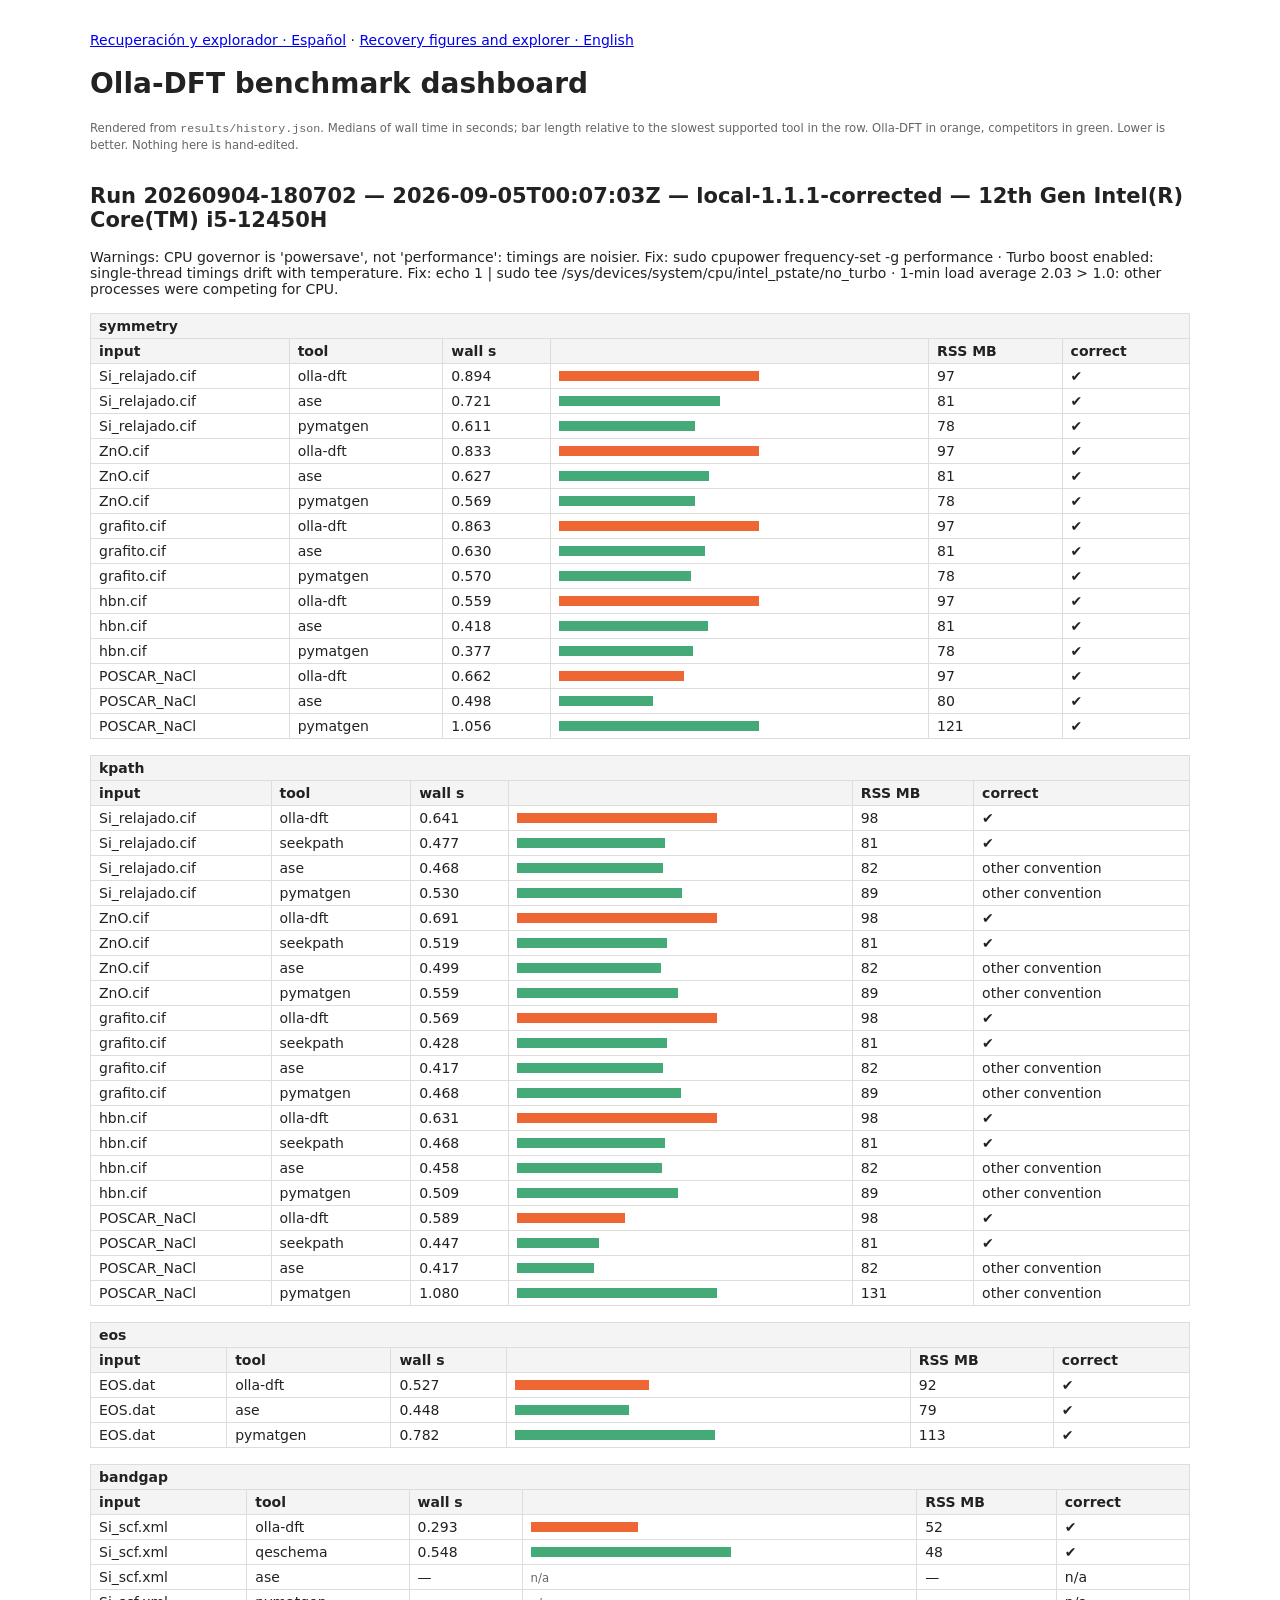
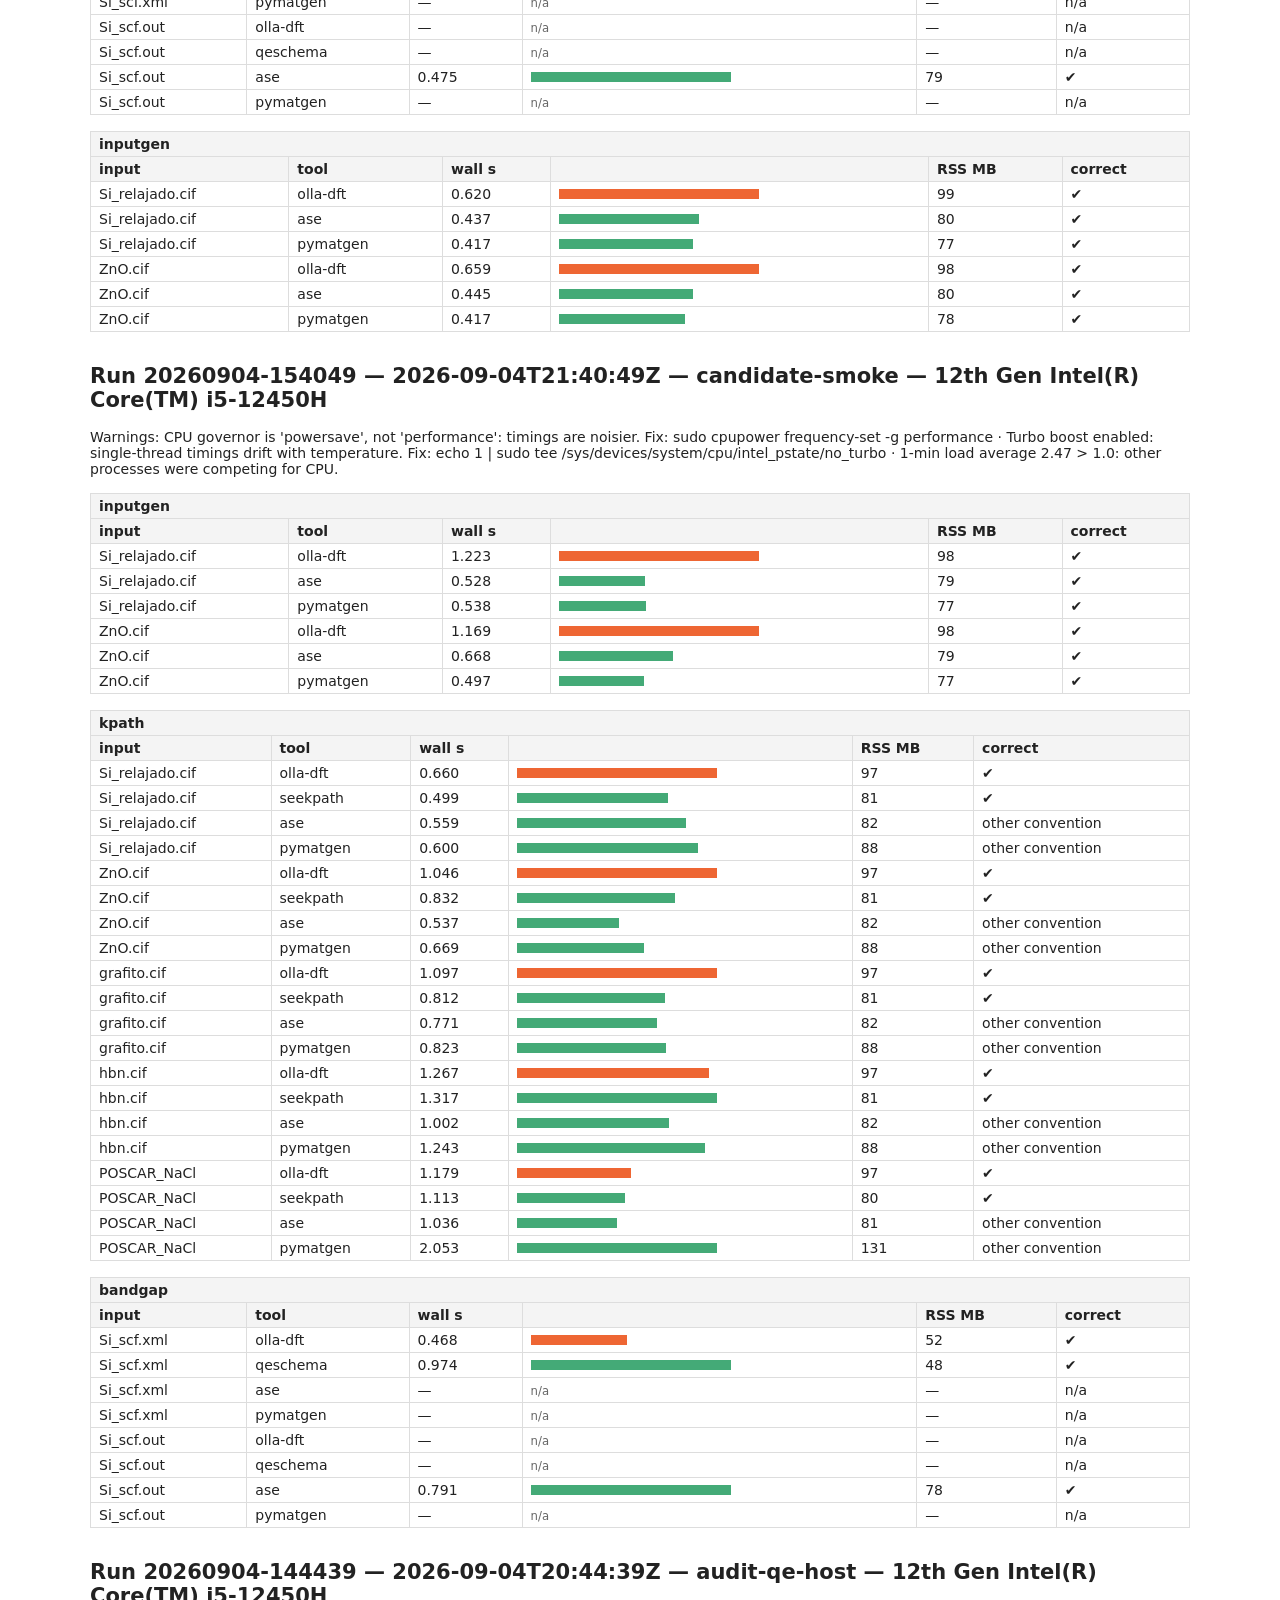
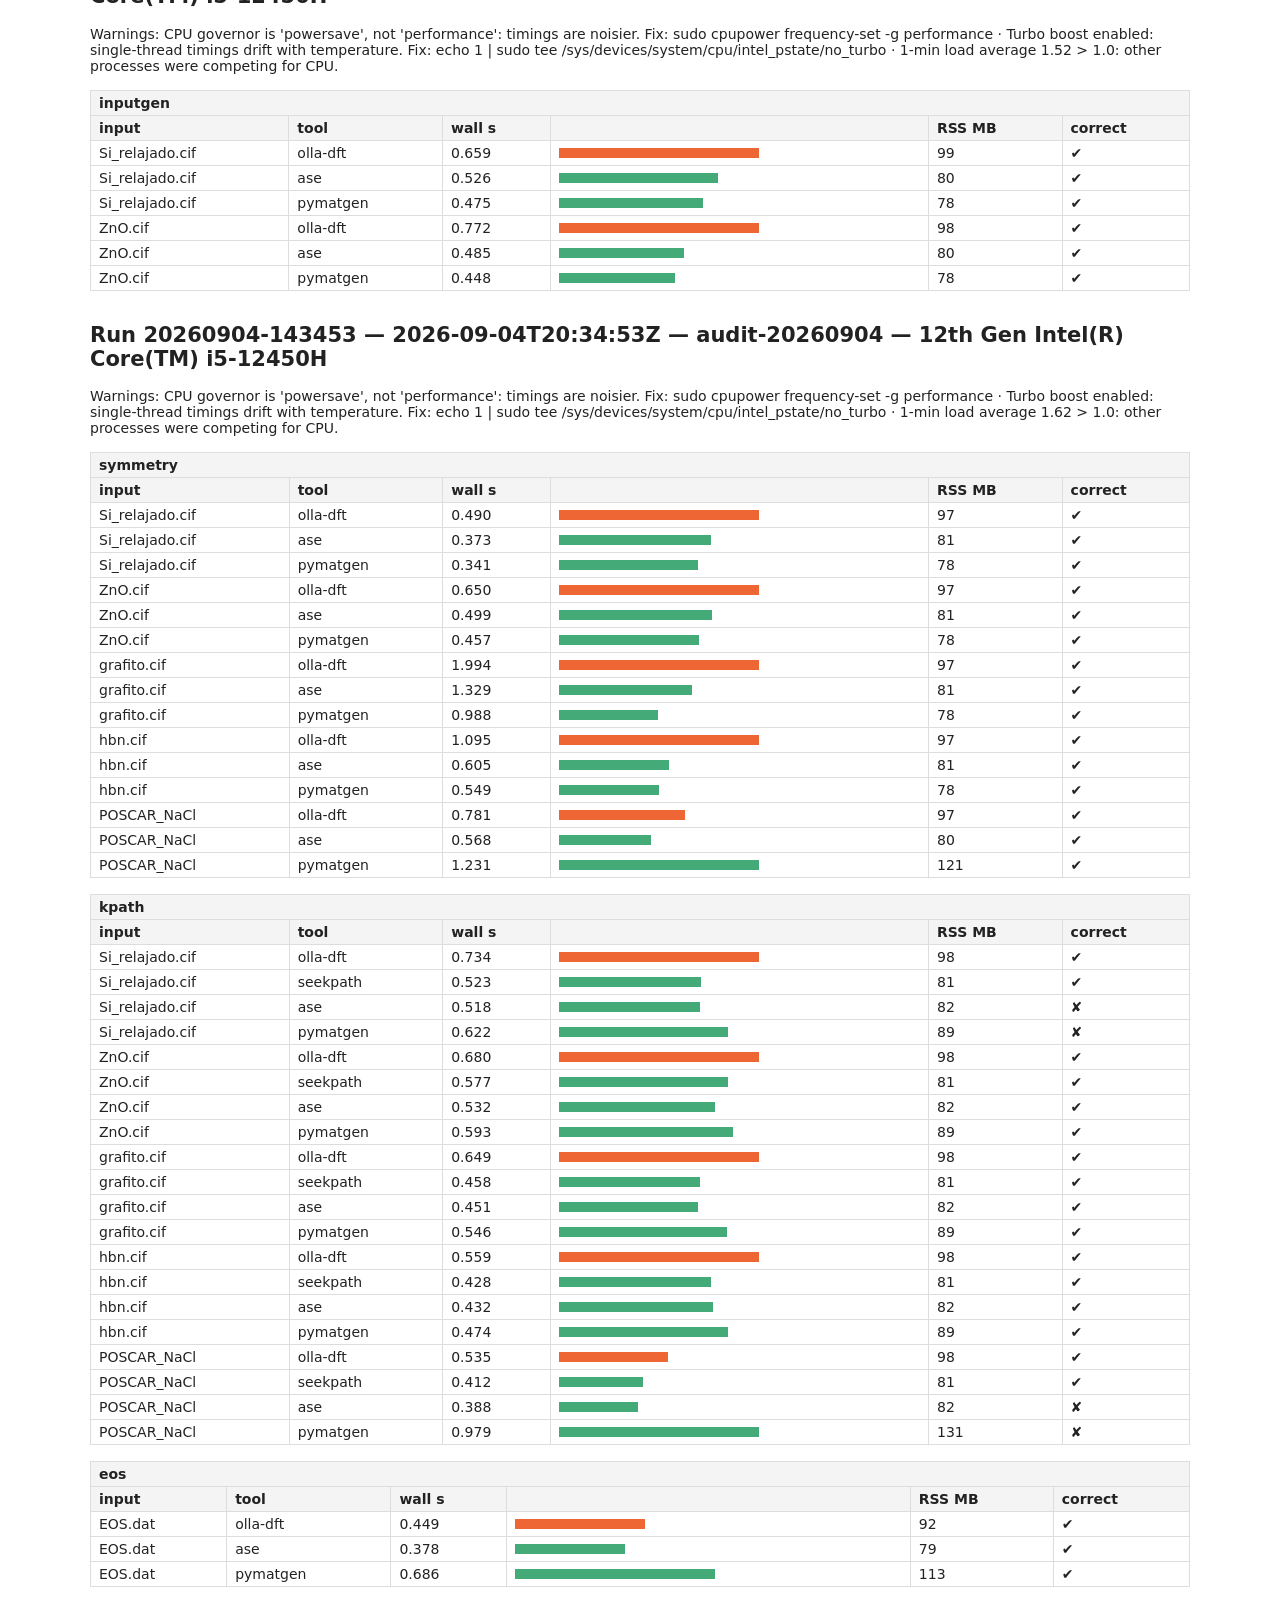
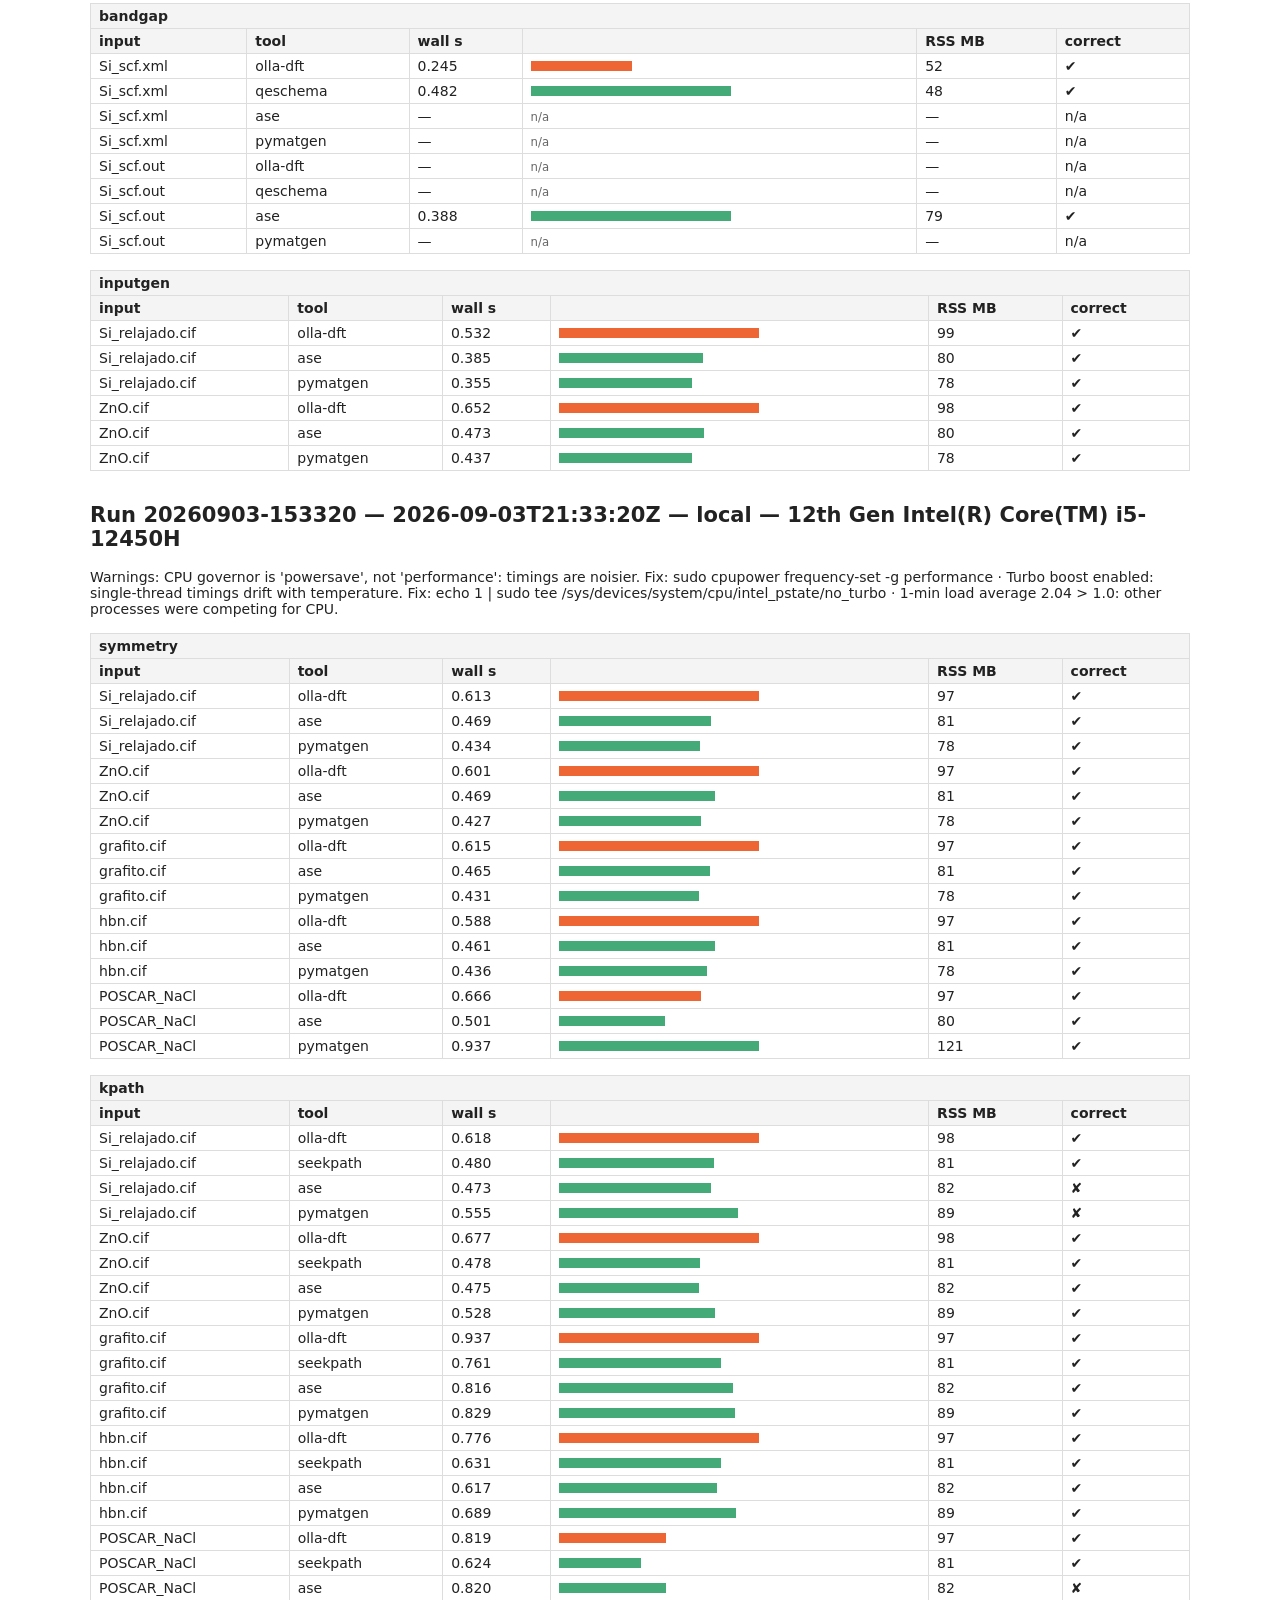
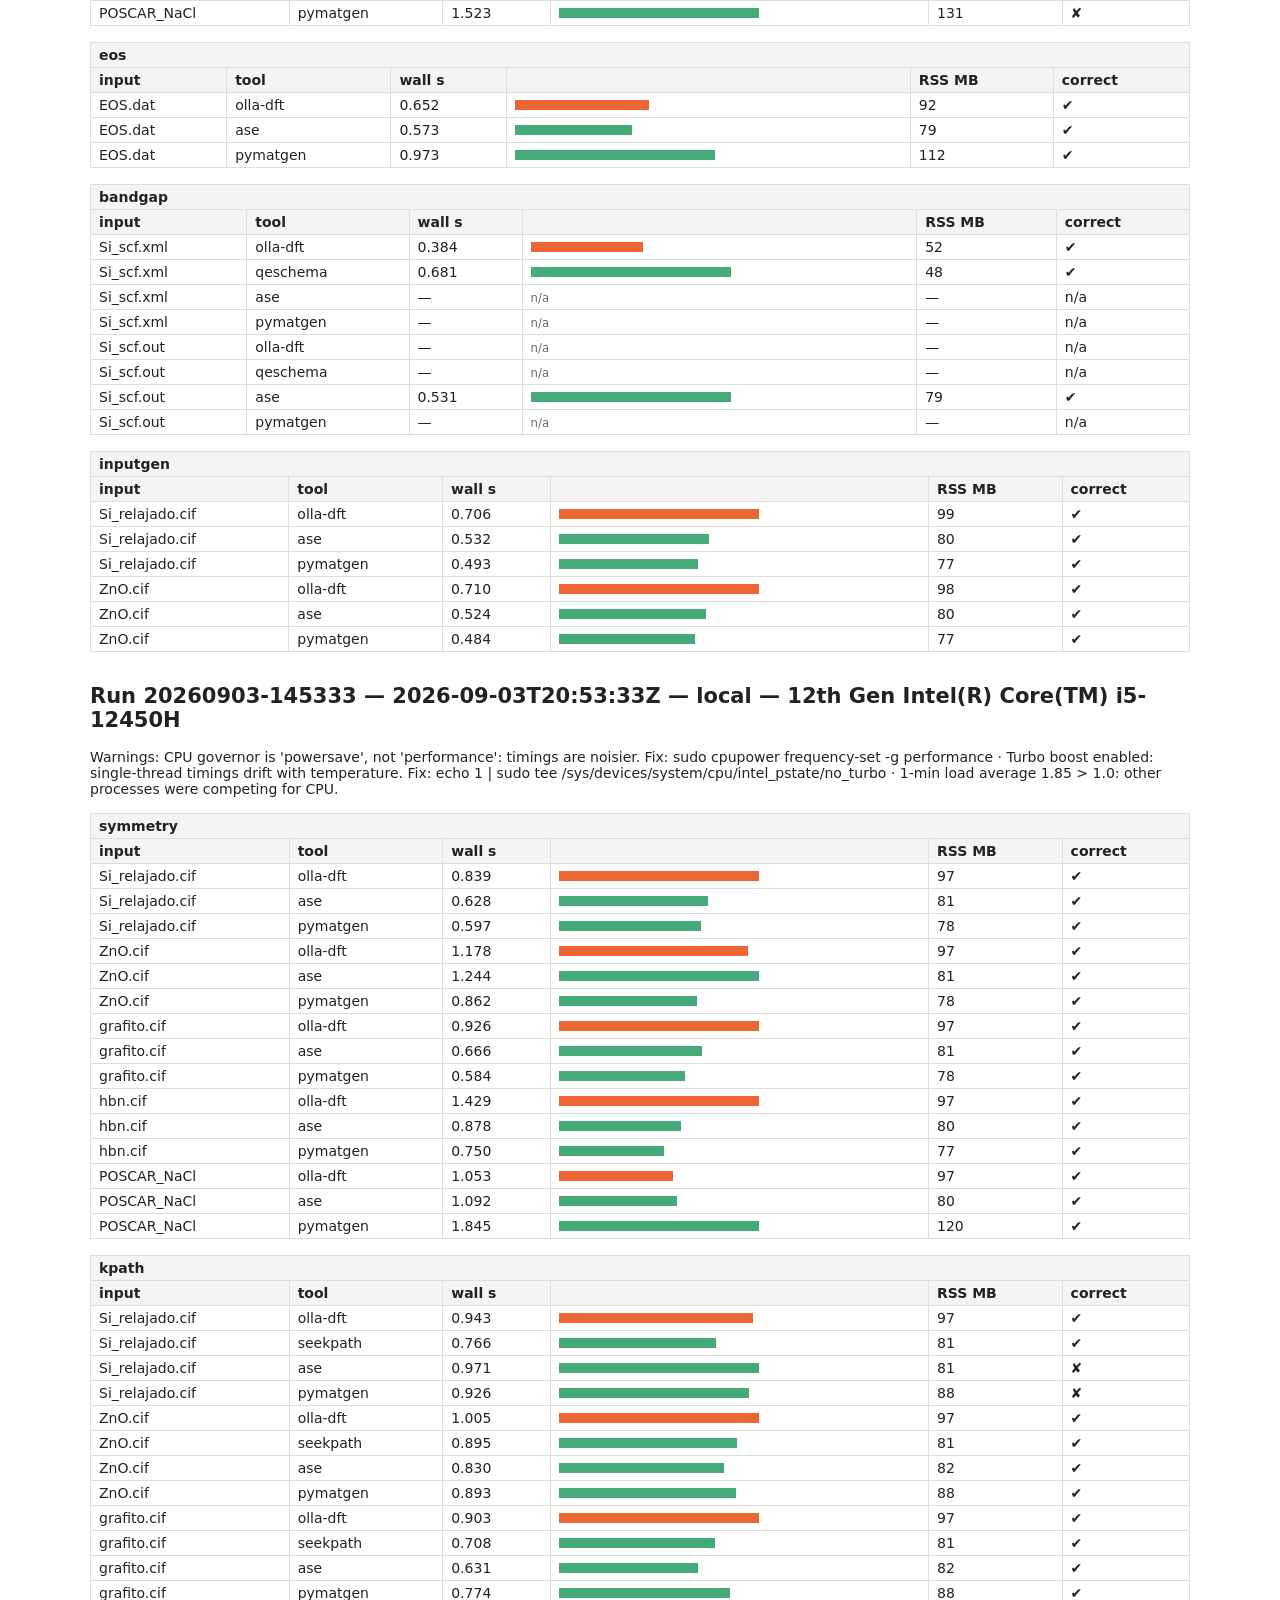
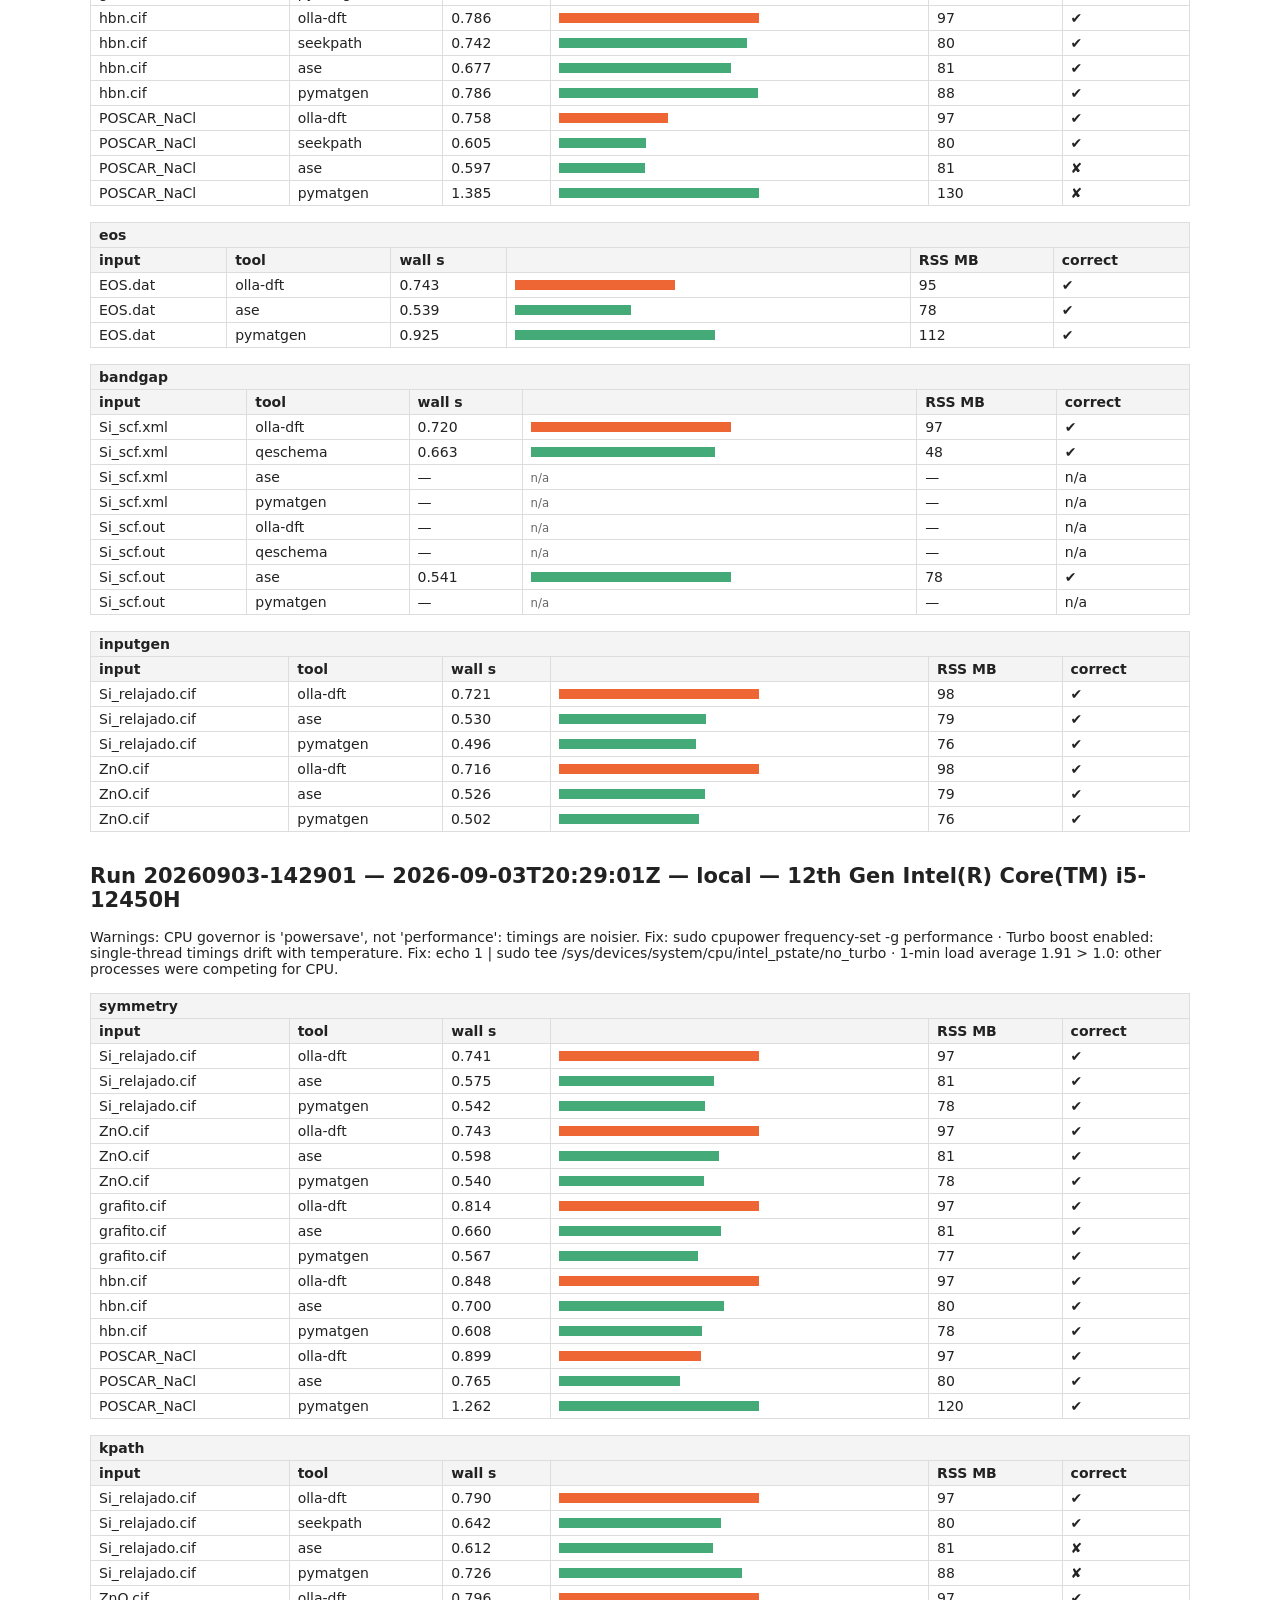
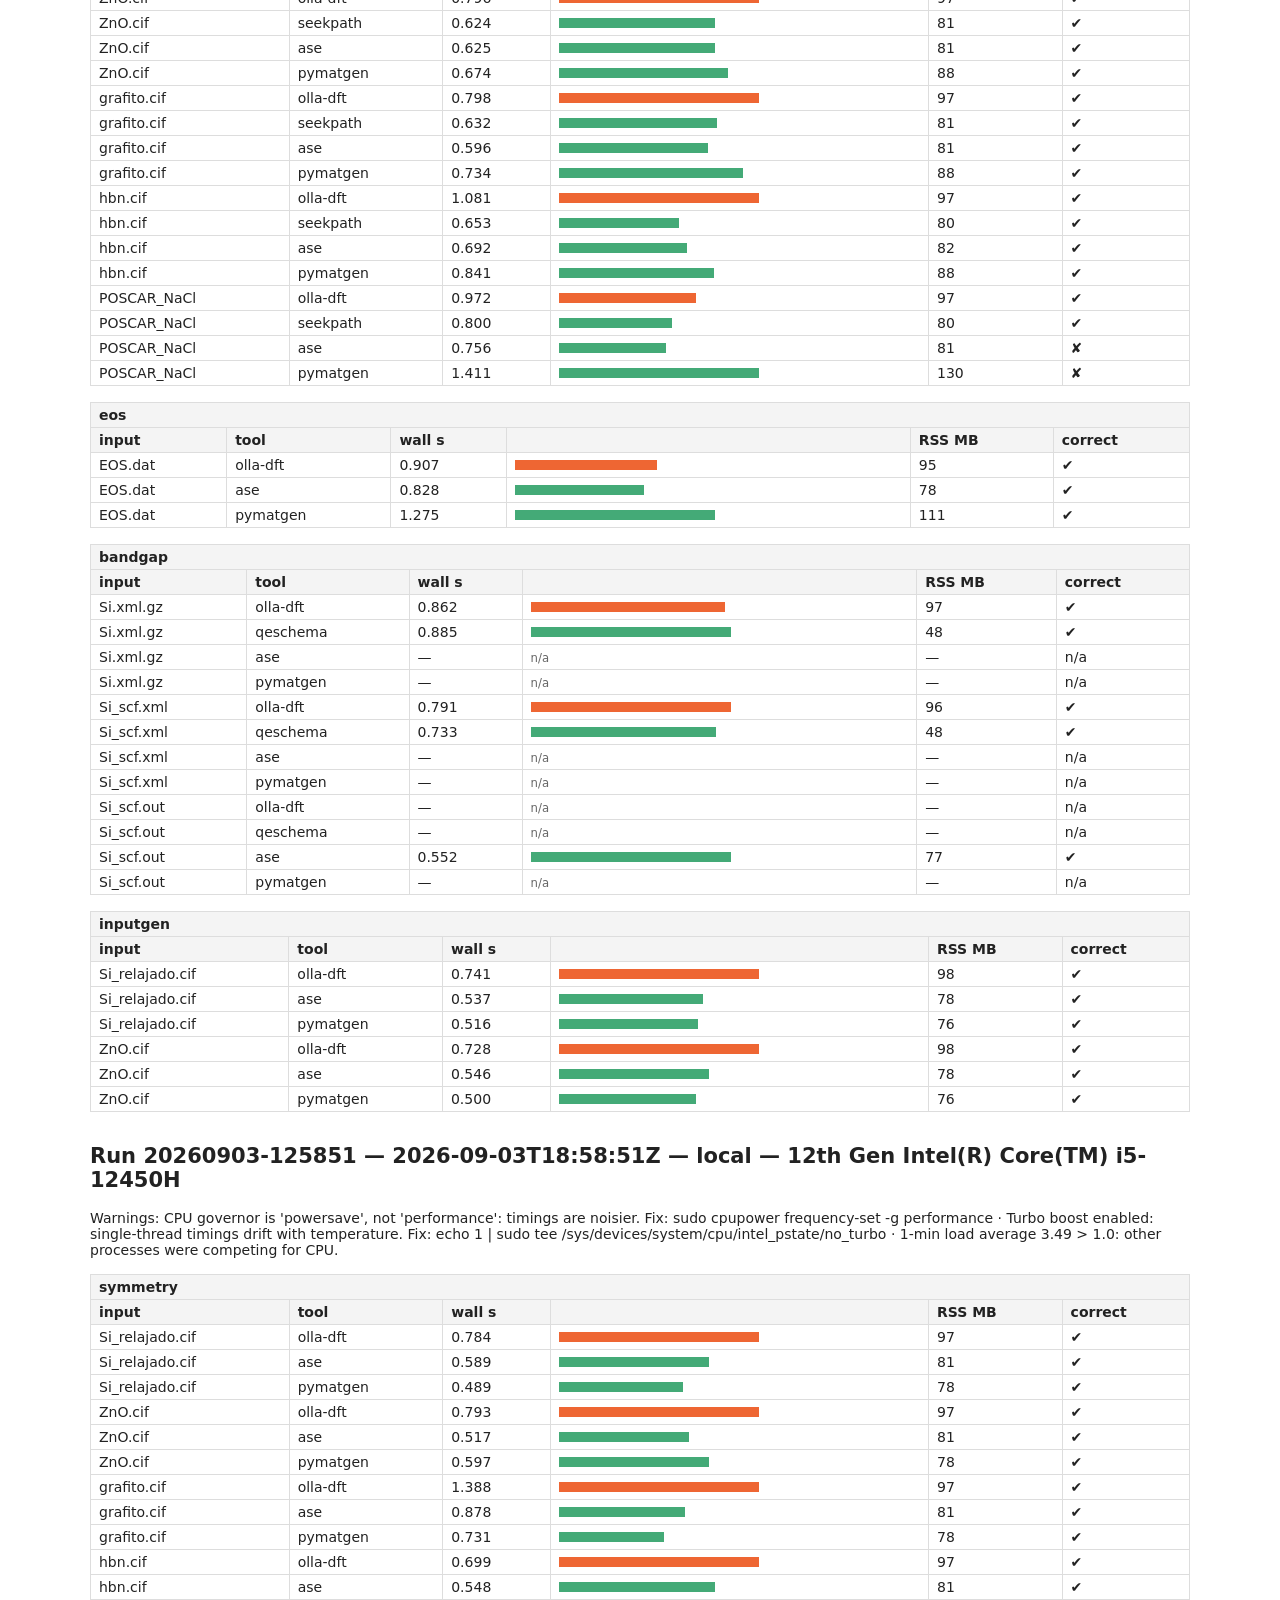
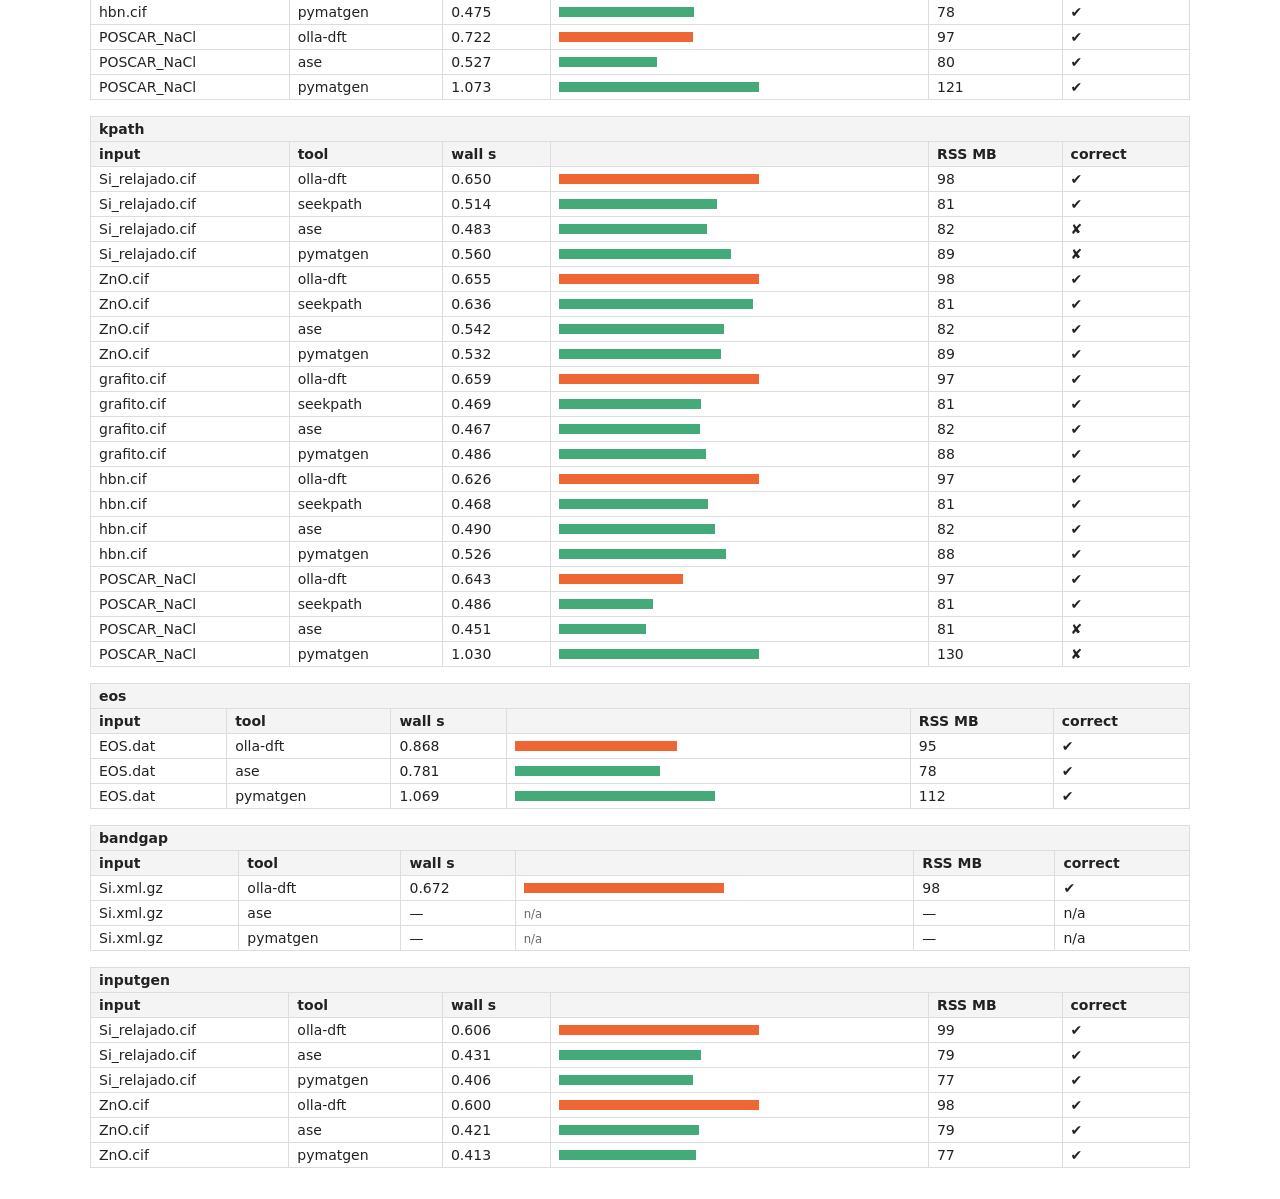
==== commit a96428b4: "Publish recovery validation figures and offline explorer demo; release 0.3.0" ====
--- a/docs/index.html
+++ b/docs/index.html
@@ -1,5 +1,6 @@
 <!doctype html><html lang="en"><head><meta charset="utf-8"><title>Olla-DFT benchmark dashboard</title>
 <style>body{font:14px system-ui,sans-serif;max-width:1100px;margin:2rem auto;padding:0 1rem;color:#222}table{border-collapse:collapse;width:100%;margin:1rem 0}td,th{border:1px solid #ddd;padding:4px 8px;text-align:left}th{background:#f4f4f4}.bar{height:10px;background:#4a7;display:inline-block}.o{background:#e63}small{color:#666}h2{margin-top:2rem}</style></head><body>
+<nav aria-label="Related results"><a href="publication-1.2.0/index.html">Recuperación y explorador · Español</a> · <a href="publication-1.2.0/index-en.html">Recovery figures and explorer · English</a></nav>
 <h1>Olla-DFT benchmark dashboard</h1><p><small>Rendered from <code>results/history.json</code>. Medians of wall time in seconds; bar length relative to the slowest supported tool in the row. Olla-DFT in orange, competitors in green. Lower is better. Nothing here is hand-edited.</small></p>
 <div id="app"></div>
 <script>const H={"runs": [{"run_id": "20260904-180702", "timestamp": "2026-09-05T00:07:03Z", "cpu": "12th Gen Intel(R) Core(TM) i5-12450H", "label": "local-1.1.1-corrected", "warnings": ["CPU governor is 'powersave', not 'performance': timings are noisier. Fix: sudo cpupower frequency-set -g performance", "Turbo boost enabled: single-thread timings drift with temperature. Fix: echo 1 | sudo tee /sys/devices/system/cpu/intel_pstate/no_turbo", "1-min load average 2.03 > 1.0: other processes were competing for CPU."], "summary": {"symmetry": {"Si_relajado.cif": {"olla-dft": {"unsupported": false, "comparable": true, "failed": 0, "wall": 0.8940294560006805, "rss": 97.26953125, "correct": true}, "ase": {"unsupported": false, "comparable": true, "failed": 0, "wall": 0.7209829280000122, "rss": 80.84765625, "correct": true}, "pymatgen": {"unsupported": false, "comparable": true, "failed": 0, "wall": 0.6108474339998793, "rss": 77.9296875, "correct": true}}, "ZnO.cif": {"olla-dft": {"unsupported": false, "comparable": true, "failed": 0, "wall": 0.832946673999686, "rss": 97.234375, "correct": true}, "ase": {"unsupported": false, "comparable": true, "failed": 0, "wall": 0.6273603420004292, "rss": 80.765625, "correct": true}, "pymatgen": {"unsupported": false, "comparable": true, "failed": 0, "wall": 0.5691887700004372, "rss": 78.01171875, "correct": true}}, "grafito.cif": {"olla-dft": {"unsupported": false, "comparable": true, "failed": 0, "wall": 0.8632012970001597, "rss": 97.28125, "correct": true}, "ase": {"unsupported": false, "comparable": true, "failed": 0, "wall": 0.6304819830002089, "rss": 80.89453125, "correct": true}, "pymatgen": {"unsupported": false, "comparable": true, "failed": 0, "wall": 0.5699735879998116, "rss": 78.0234375, "correct": true}}, "hbn.cif": {"olla-dft": {"unsupported": false, "comparable": true, "failed": 0, "wall": 0.5591457809996427, "rss": 97.296875, "correct": true}, "ase": {"unsupported": false, "comparable": true, "failed": 0, "wall": 0.41756662000079814, "rss": 80.875, "correct": true}, "pymatgen": {"unsupported": false, "comparable": true, "failed": 0, "wall": 0.37697601500076416, "rss": 77.921875, "correct": true}}, "POSCAR_NaCl": {"olla-dft": {"unsupported": false, "comparable": true, "failed": 0, "wall": 0.6616395010005363, "rss": 97.25390625, "correct": true}, "ase": {"unsupported": false, "comparable": true, "failed": 0, "wall": 0.49808895800015307, "rss": 80.25390625, "correct": true}, "pymatgen": {"unsupported": false, "comparable": true, "failed": 0, "wall": 1.0562103100000968, "rss": 120.6484375, "correct": true}}}, "kpath": {"Si_relajado.cif": {"olla-dft": {"unsupported": false, "comparable": true, "failed": 0, "wall": 0.6406804709995413, "rss": 97.6796875, "correct": true}, "seekpath": {"unsupported": false, "comparable": true, "failed": 0, "wall": 0.47728901999926165, "rss": 81.16015625, "correct": true}, "ase": {"unsupported": false, "comparable": false, "failed": 0, "wall": 0.4679411809993326, "rss": 82.15234375, "correct": false}, "pymatgen": {"unsupported": false, "comparable": false, "failed": 0, "wall": 0.5301097829997161, "rss": 88.9375, "correct": false}}, "ZnO.cif": {"olla-dft": {"unsupported": false, "comparable": true, "failed": 0, "wall": 0.6911816330002694, "rss": 97.640625, "correct": true}, "seekpath": {"unsupported": false, "comparable": true, "failed": 0, "wall": 0.51863088600021, "rss": 81.17578125, "correct": true}, "ase": {"unsupported": false, "comparable": false, "failed": 0, "wall": 0.4987315349999335, "rss": 82.19140625, "correct": false}, "pymatgen": {"unsupported": false, "comparable": false, "failed": 0, "wall": 0.5586961799999699, "rss": 88.8828125, "correct": false}}, "grafito.cif": {"olla-dft": {"unsupported": false, "comparable": true, "failed": 0, "wall": 0.5688987529993028, "rss": 97.640625, "correct": true}, "seekpath": {"unsupported": false, "comparable": true, "failed": 0, "wall": 0.42780219099950045, "rss": 81.15234375, "correct": true}, "ase": {"unsupported": false, "comparable": false, "failed": 0, "wall": 0.4172912069998347, "rss": 82.265625, "correct": false}, "pymatgen": {"unsupported": false, "comparable": false, "failed": 0, "wall": 0.46805621400017117, "rss": 88.89453125, "correct": false}}, "hbn.cif": {"olla-dft": {"unsupported": false, "comparable": true, "failed": 0, "wall": 0.6310595699997066, "rss": 97.62890625, "correct": true}, "seekpath": {"unsupported": false, "comparable": true, "failed": 0, "wall": 0.4677903100000549, "rss": 81.265625, "correct": true}, "ase": {"unsupported": false, "comparable": false, "failed": 0, "wall": 0.45827233199997863, "rss": 82.33984375, "correct": false}, "pymatgen": {"unsupported": false, "comparable": false, "failed": 0, "wall": 0.5087064790004661, "rss": 88.890625, "correct": false}}, "POSCAR_NaCl": {"olla-dft": {"unsupported": false, "comparable": true, "failed": 0, "wall": 0.588740389999657, "rss": 97.56640625, "correct": true}, "seekpath": {"unsupported": false, "comparable": true, "failed": 0, "wall": 0.44737012600035087, "rss": 80.875, "correct": true}, "ase": {"unsupported": false, "comparable": false, "failed": 0, "wall": 0.4174981369997113, "rss": 81.85546875, "correct": false}, "pymatgen": {"unsupported": false, "comparable": false, "failed": 0, "wall": 1.080390381000143, "rss": 131.0625, "correct": false}}}, "eos": {"EOS.dat": {"olla-dft": {"unsupported": false, "comparable": true, "failed": 0, "wall": 0.5265255909998814, "rss": 92.0546875, "correct": true}, "ase": {"unsupported": false, "comparable": true, "failed": 0, "wall": 0.4484650160002275, "rss": 78.74609375, "correct": true}, "pymatgen": {"unsupported": false, "comparable": true, "failed": 0, "wall": 0.7824771579998924, "rss": 112.578125, "correct": true}}}, "bandgap": {"Si_scf.xml": {"olla-dft": {"unsupported": false, "comparable": true, "failed": 0, "wall": 0.2934871199995541, "rss": 51.98046875, "correct": true}, "qeschema": {"unsupported": false, "comparable": true, "failed": 0, "wall": 0.5484301559999949, "rss": 48.1796875, "correct": true}, "ase": {"unsupported": true, "comparable": true, "failed": 0, "wall": null, "rss": null, "correct": false}, "pymatgen": {"unsupported": true, "comparable": true, "failed": 0, "wall": null, "rss": null, "correct": false}}, "Si_scf.out": {"olla-dft": {"unsupported": true, "comparable": true, "failed": 0, "wall": null, "rss": null, "correct": false}, "qeschema": {"unsupported": true, "comparable": true, "failed": 0, "wall": null, "rss": null, "correct": false}, "ase": {"unsupported": false, "comparable": true, "failed": 0, "wall": 0.47524358600003325, "rss": 78.5546875, "correct": true}, "pymatgen": {"unsupported": true, "comparable": true, "failed": 0, "wall": null, "rss": null, "correct": false}}}, "inputgen": {"Si_relajado.cif": {"olla-dft": {"unsupported": false, "comparable": true, "failed": 0, "wall": 0.6200164059991948, "rss": 99.0078125, "correct": true}, "ase": {"unsupported": false, "comparable": true, "failed": 0, "wall": 0.4369024879997596, "rss": 79.86328125, "correct": true}, "pymatgen": {"unsupported": false, "comparable": true, "failed": 0, "wall": 0.4166747419994863, "rss": 77.4296875, "correct": true}}, "ZnO.cif": {"olla-dft": {"unsupported": false, "comparable": true, "failed": 0, "wall": 0.6594801549999829, "rss": 98.26953125, "correct": true}, "ase": {"unsupported": false, "comparable": true, "failed": 0, "wall": 0.44480566600032034, "rss": 79.8359375, "correct": true}, "pymatgen": {"unsupported": false, "comparable": true, "failed": 0, "wall": 0.41702857699965534, "rss": 77.5234375, "correct": true}}}}, "packages": {"Pygments": "2.21.0", "ase": "3.29.0", "bibtexparser": "1.4.4", "certifi": "2026.7.22", "charset-normalizer": "3.5.1", "cloudpickle": "3.1.2", "contourpy": "1.3.3", "cycler": "0.12.1", "elementpath": "4.8.0", "fonttools": "4.64.0", "idna": "3.19", "iniconfig": "2.3.0", "joblib": "1.6.0", "kiwisolver": "1.5.1", "lxml": "6.1.3", "matplotlib": "3.11.1", "monty": "2026.7.16", "mpmath": "1.3.0", "narwhals": "2.25.0", "networkx": "3.6.1", "numpy": "2.2.6", "olla-dft": "1.1.1", "orjson": "3.12.0", "packaging": "26.3", "palettable": "3.3.3", "pandas": "3.0.5", "pillow": "12.3.0", "pip": "26.2.1", "plotly": "7.0.0", "pluggy": "1.6.0", "pyflakes": "3.4.0", "pymatgen": "2026.5.4", "pymatgen-core": "2026.8.30", "pyparsing": "3.3.2", "pytest": "9.1.1", "python-dateutil": "2.9.0.post0", "qeschema": "1.5.1", "requests": "2.34.2", "ruamel.yaml": "0.19.1", "scipy": "1.18.1", "seekpath": "2.2.1", "six": "1.17.0", "spglib": "2.7.0", "sympy": "1.14.0", "tabulate": "0.10.0", "tqdm": "4.70.0", "typing_extensions": "4.16.0", "uncertainties": "3.2.3", "urllib3": "2.7.0", "xmlschema": "2.3.1"}}, {"run_id": "20260904-154049", "timestamp": "2026-09-04T21:40:49Z", "cpu": "12th Gen Intel(R) Core(TM) i5-12450H", "label": "candidate-smoke", "warnings": ["CPU governor is 'powersave', not 'performance': timings are noisier. Fix: sudo cpupower frequency-set -g performance", "Turbo boost enabled: single-thread timings drift with temperature. Fix: echo 1 | sudo tee /sys/devices/system/cpu/intel_pstate/no_turbo", "1-min load average 2.47 > 1.0: other processes were competing for CPU."], "summary": {"inputgen": {"Si_relajado.cif": {"olla-dft": {"unsupported": false, "comparable": true, "failed": 0, "wall": 1.2227589479998642, "rss": 98.390625, "correct": true}, "ase": {"unsupported": false, "comparable": true, "failed": 0, "wall": 0.5278139190004367, "rss": 79.29296875, "correct": true}, "pymatgen": {"unsupported": false, "comparable": true, "failed": 0, "wall": 0.537851647000025, "rss": 76.96484375, "correct": true}}, "ZnO.cif": {"olla-dft": {"unsupported": false, "comparable": true, "failed": 0, "wall": 1.1692397059996438, "rss": 97.765625, "correct": true}, "ase": {"unsupported": false, "comparable": true, "failed": 0, "wall": 0.6684263180004564, "rss": 79.3125, "correct": true}, "pymatgen": {"unsupported": false, "comparable": true, "failed": 0, "wall": 0.4973975579996477, "rss": 77.02734375, "correct": true}}}, "kpath": {"Si_relajado.cif": {"olla-dft": {"unsupported": false, "comparable": true, "failed": 0, "wall": 0.6602815730002476, "rss": 97.171875, "correct": true}, "seekpath": {"unsupported": false, "comparable": true, "failed": 0, "wall": 0.49934811599996465, "rss": 80.52734375, "correct": true}, "ase": {"unsupported": false, "comparable": false, "failed": 0, "wall": 0.558825416000218, "rss": 81.7578125, "correct": false}, "pymatgen": {"unsupported": false, "comparable": false, "failed": 0, "wall": 0.6002563409992945, "rss": 88.15625, "correct": false}}, "ZnO.cif": {"olla-dft": {"unsupported": false, "comparable": true, "failed": 0, "wall": 1.0463234199996805, "rss": 97.140625, "correct": true}, "seekpath": {"unsupported": false, "comparable": true, "failed": 0, "wall": 0.8317874920003305, "rss": 80.546875, "correct": true}, "ase": {"unsupported": false, "comparable": false, "failed": 0, "wall": 0.5370903419998285, "rss": 81.69921875, "correct": false}, "pymatgen": {"unsupported": false, "comparable": false, "failed": 0, "wall": 0.669012407000082, "rss": 88.48828125, "correct": false}}, "grafito.cif": {"olla-dft": {"unsupported": false, "comparable": true, "failed": 0, "wall": 1.0973742030000722, "rss": 97.09375, "correct": true}, "seekpath": {"unsupported": false, "comparable": true, "failed": 0, "wall": 0.8124135300004127, "rss": 80.7578125, "correct": true}, "ase": {"unsupported": false, "comparable": false, "failed": 0, "wall": 0.7713484980004068, "rss": 81.6953125, "correct": false}, "pymatgen": {"unsupported": false, "comparable": false, "failed": 0, "wall": 0.8229597350000404, "rss": 88.41015625, "correct": false}}, "hbn.cif": {"olla-dft": {"unsupported": false, "comparable": true, "failed": 0, "wall": 1.2666090390002864, "rss": 97.21484375, "correct": true}, "seekpath": {"unsupported": false, "comparable": true, "failed": 0, "wall": 1.317267057999743, "rss": 80.77734375, "correct": true}, "ase": {"unsupported": false, "comparable": false, "failed": 0, "wall": 1.0015895670003374, "rss": 81.8125, "correct": false}, "pymatgen": {"unsupported": false, "comparable": false, "failed": 0, "wall": 1.2429772450004748, "rss": 88.3828125, "correct": false}}, "POSCAR_NaCl": {"olla-dft": {"unsupported": false, "comparable": true, "failed": 0, "wall": 1.179082321000351, "rss": 97.2265625, "correct": true}, "seekpath": {"unsupported": false, "comparable": true, "failed": 0, "wall": 1.112674140999843, "rss": 80.30859375, "correct": true}, "ase": {"unsupported": false, "comparable": false, "failed": 0, "wall": 1.0364691079994373, "rss": 81.421875, "correct": false}, "pymatgen": {"unsupported": false, "comparable": false, "failed": 0, "wall": 2.0530402060003325, "rss": 130.58203125, "correct": false}}}, "bandgap": {"Si_scf.xml": {"olla-dft": {"unsupported": false, "comparable": true, "failed": 0, "wall": 0.46752152599947294, "rss": 51.87109375, "correct": true}, "qeschema": {"unsupported": false, "comparable": true, "failed": 0, "wall": 0.9735884490000899, "rss": 47.99609375, "correct": true}, "ase": {"unsupported": true, "comparable": true, "failed": 0, "wall": null, "rss": null, "correct": false}, "pymatgen": {"unsupported": true, "comparable": true, "failed": 0, "wall": null, "rss": null, "correct": false}}, "Si_scf.out": {"olla-dft": {"unsupported": true, "comparable": true, "failed": 0, "wall": null, "rss": null, "correct": false}, "qeschema": {"unsupported": true, "comparable": true, "failed": 0, "wall": null, "rss": null, "correct": false}, "ase": {"unsupported": false, "comparable": true, "failed": 0, "wall": 0.7911560399998052, "rss": 78.1328125, "correct": true}, "pymatgen": {"unsupported": true, "comparable": true, "failed": 0, "wall": null, "rss": null, "correct": false}}}}, "packages": {"Pygments": "2.21.0", "ase": "3.29.0", "bibtexparser": "1.4.4", "certifi": "2026.7.22", "charset-normalizer": "3.5.1", "cloudpickle": "3.1.2", "contourpy": "1.3.3", "cycler": "0.12.1", "elementpath": "4.8.0", "fonttools": "4.64.0", "idna": "3.19", "iniconfig": "2.3.0", "joblib": "1.6.0", "kiwisolver": "1.5.1", "lxml": "6.1.3", "matplotlib": "3.11.1", "monty": "2026.7.16", "mpmath": "1.3.0", "narwhals": "2.25.0", "networkx": "3.6.1", "numpy": "2.2.6", "olla-dft": "1.1.0", "orjson": "3.12.0", "packaging": "26.3", "palettable": "3.3.3", "pandas": "3.0.5", "pillow": "12.3.0", "pip": "26.2.1", "plotly": "7.0.0", "pluggy": "1.6.0", "pyflakes": "3.4.0", "pymatgen": "2026.5.4", "pymatgen-core": "2026.8.30", "pyparsing": "3.3.2", "pytest": "9.1.1", "python-dateutil": "2.9.0.post0", "qeschema": "1.5.1", "requests": "2.34.2", "ruamel.yaml": "0.19.1", "scipy": "1.18.1", "seekpath": "2.2.1", "six": "1.17.0", "spglib": "2.7.0", "sympy": "1.14.0", "tabulate": "0.10.0", "tqdm": "4.70.0", "typing_extensions": "4.16.0", "uncertainties": "3.2.3", "urllib3": "2.7.0", "xmlschema": "2.3.1"}}, {"run_id": "20260904-144439", "timestamp": "2026-09-04T20:44:39Z", "cpu": "12th Gen Intel(R) Core(TM) i5-12450H", "label": "audit-qe-host", "warnings": ["CPU governor is 'powersave', not 'performance': timings are noisier. Fix: sudo cpupower frequency-set -g performance", "Turbo boost enabled: single-thread timings drift with temperature. Fix: echo 1 | sudo tee /sys/devices/system/cpu/intel_pstate/no_turbo", "1-min load average 1.52 > 1.0: other processes were competing for CPU."], "summary": {"inputgen": {"Si_relajado.cif": {"olla-dft": {"unsupported": false, "wall": 0.6588462940001136, "rss": 98.96484375, "correct": true}, "ase": {"unsupported": false, "wall": 0.5259078340000087, "rss": 79.92578125, "correct": true}, "pymatgen": {"unsupported": false, "wall": 0.47544901899982506, "rss": 77.51953125, "correct": true}}, "ZnO.cif": {"olla-dft": {"unsupported": false, "wall": 0.7716785909999544, "rss": 98.3046875, "correct": true}, "ase": {"unsupported": false, "wall": 0.4848520709999775, "rss": 79.921875, "correct": true}, "pymatgen": {"unsupported": false, "wall": 0.4476582380000309, "rss": 77.55859375, "correct": true}}}}, "packages": {"seekpath": "2.2.1", "olla-dft": "1.1.0", "scipy": "1.18.1", "matplotlib": "3.11.1", "pymatgen": "2026.5.4", "ase": "3.29.0", "spglib": "2.7.0", "numpy": "2.2.6"}}, {"run_id": "20260904-143453", "timestamp": "2026-09-04T20:34:53Z", "cpu": "12th Gen Intel(R) Core(TM) i5-12450H", "label": "audit-20260904", "warnings": ["CPU governor is 'powersave', not 'performance': timings are noisier. Fix: sudo cpupower frequency-set -g performance", "Turbo boost enabled: single-thread timings drift with temperature. Fix: echo 1 | sudo tee /sys/devices/system/cpu/intel_pstate/no_turbo", "1-min load average 1.62 > 1.0: other processes were competing for CPU."], "summary": {"symmetry": {"Si_relajado.cif": {"olla-dft": {"unsupported": false, "wall": 0.4897503990000587, "rss": 97.3359375, "correct": true}, "ase": {"unsupported": false, "wall": 0.3726325550001093, "rss": 80.8671875, "correct": true}, "pymatgen": {"unsupported": false, "wall": 0.34149951300014436, "rss": 78.07421875, "correct": true}}, "ZnO.cif": {"olla-dft": {"unsupported": false, "wall": 0.6495449280000685, "rss": 97.25, "correct": true}, "ase": {"unsupported": false, "wall": 0.49885279499994795, "rss": 80.93359375, "correct": true}, "pymatgen": {"unsupported": false, "wall": 0.45739927600016017, "rss": 77.95703125, "correct": true}}, "grafito.cif": {"olla-dft": {"unsupported": false, "wall": 1.994317169000169, "rss": 97.24609375, "correct": true}, "ase": {"unsupported": false, "wall": 1.3287159069998324, "rss": 80.890625, "correct": true}, "pymatgen": {"unsupported": false, "wall": 0.9877160430000913, "rss": 78.0859375, "correct": true}}, "hbn.cif": {"olla-dft": {"unsupported": false, "wall": 1.095030829000052, "rss": 97.30078125, "correct": true}, "ase": {"unsupported": false, "wall": 0.6052549190001173, "rss": 80.91015625, "correct": true}, "pymatgen": {"unsupported": false, "wall": 0.5489029350001147, "rss": 78.0546875, "correct": true}}, "POSCAR_NaCl": {"olla-dft": {"unsupported": false, "wall": 0.7814357880001808, "rss": 97.26953125, "correct": true}, "ase": {"unsupported": false, "wall": 0.5675382219999392, "rss": 80.37109375, "correct": true}, "pymatgen": {"unsupported": false, "wall": 1.2306237839998175, "rss": 120.62109375, "correct": true}}}, "kpath": {"Si_relajado.cif": {"olla-dft": {"unsupported": false, "wall": 0.7339714649999678, "rss": 97.70703125, "correct": true}, "seekpath": {"unsupported": false, "wall": 0.5227011879999282, "rss": 81.27734375, "correct": true}, "ase": {"unsupported": false, "wall": 0.5184946150000087, "rss": 82.1953125, "correct": false}, "pymatgen": {"unsupported": false, "wall": 0.622271727999987, "rss": 89.04296875, "correct": false}}, "ZnO.cif": {"olla-dft": {"unsupported": false, "wall": 0.6797282130000895, "rss": 97.70703125, "correct": true}, "seekpath": {"unsupported": false, "wall": 0.5765978359997916, "rss": 81.2890625, "correct": true}, "ase": {"unsupported": false, "wall": 0.5322407460000704, "rss": 82.30078125, "correct": true}, "pymatgen": {"unsupported": false, "wall": 0.5932634560001588, "rss": 88.953125, "correct": true}}, "grafito.cif": {"olla-dft": {"unsupported": false, "wall": 0.6485387660000015, "rss": 97.7265625, "correct": true}, "seekpath": {"unsupported": false, "wall": 0.45773354199991445, "rss": 81.25390625, "correct": true}, "ase": {"unsupported": false, "wall": 0.4514526590000969, "rss": 82.23046875, "correct": true}, "pymatgen": {"unsupported": false, "wall": 0.5455516429999534, "rss": 89.00390625, "correct": true}}, "hbn.cif": {"olla-dft": {"unsupported": false, "wall": 0.5589224950001608, "rss": 97.70703125, "correct": true}, "seekpath": {"unsupported": false, "wall": 0.4275519559998884, "rss": 81.25390625, "correct": true}, "ase": {"unsupported": false, "wall": 0.43170387899999696, "rss": 82.33203125, "correct": true}, "pymatgen": {"unsupported": false, "wall": 0.4735585460000493, "rss": 89.046875, "correct": true}}, "POSCAR_NaCl": {"olla-dft": {"unsupported": false, "wall": 0.5346961310001461, "rss": 97.6328125, "correct": true}, "seekpath": {"unsupported": false, "wall": 0.41156376799995087, "rss": 80.9375, "correct": true}, "ase": {"unsupported": false, "wall": 0.38776671999994505, "rss": 81.875, "correct": false}, "pymatgen": {"unsupported": false, "wall": 0.9793822930000715, "rss": 131.07421875, "correct": false}}}, "eos": {"EOS.dat": {"olla-dft": {"unsupported": false, "wall": 0.44931344699989495, "rss": 91.9921875, "correct": true}, "ase": {"unsupported": false, "wall": 0.3777510759998677, "rss": 78.828125, "correct": true}, "pymatgen": {"unsupported": false, "wall": 0.6860079599998699, "rss": 112.58984375, "correct": true}}}, "bandgap": {"Si_scf.xml": {"olla-dft": {"unsupported": false, "wall": 0.24453709299996262, "rss": 51.92578125, "correct": true}, "qeschema": {"unsupported": false, "wall": 0.4821776259998387, "rss": 48.2109375, "correct": true}, "ase": {"unsupported": true, "wall": null, "rss": null, "correct": false}, "pymatgen": {"unsupported": true, "wall": null, "rss": null, "correct": false}}, "Si_scf.out": {"olla-dft": {"unsupported": true, "wall": null, "rss": null, "correct": false}, "qeschema": {"unsupported": true, "wall": null, "rss": null, "correct": false}, "ase": {"unsupported": false, "wall": 0.3875456339999346, "rss": 78.640625, "correct": true}, "pymatgen": {"unsupported": true, "wall": null, "rss": null, "correct": false}}}, "inputgen": {"Si_relajado.cif": {"olla-dft": {"unsupported": false, "wall": 0.5318917849999707, "rss": 99.015625, "correct": true}, "ase": {"unsupported": false, "wall": 0.38546419300018897, "rss": 79.90625, "correct": true}, "pymatgen": {"unsupported": false, "wall": 0.3554692339998837, "rss": 77.5, "correct": true}}, "ZnO.cif": {"olla-dft": {"unsupported": false, "wall": 0.6520283720001316, "rss": 98.26171875, "correct": true}, "ase": {"unsupported": false, "wall": 0.47339012299994465, "rss": 79.875, "correct": true}, "pymatgen": {"unsupported": false, "wall": 0.4366105860001426, "rss": 77.56640625, "correct": true}}}}, "packages": {"seekpath": "2.2.1", "olla-dft": "1.1.0", "scipy": "1.18.1", "matplotlib": "3.11.1", "pymatgen": "2026.5.4", "ase": "3.29.0", "spglib": "2.7.0", "numpy": "2.2.6"}}, {"run_id": "20260903-153320", "timestamp": "2026-09-03T21:33:20Z", "cpu": "12th Gen Intel(R) Core(TM) i5-12450H", "label": "local", "warnings": ["CPU governor is 'powersave', not 'performance': timings are noisier. Fix: sudo cpupower frequency-set -g performance", "Turbo boost enabled: single-thread timings drift with temperature. Fix: echo 1 | sudo tee /sys/devices/system/cpu/intel_pstate/no_turbo", "1-min load average 2.04 > 1.0: other processes were competing for CPU."], "summary": {"symmetry": {"Si_relajado.cif": {"olla-dft": {"unsupported": false, "wall": 0.61270660100854, "rss": 97.25390625, "correct": true}, "ase": {"unsupported": false, "wall": 0.4685080920025939, "rss": 80.94921875, "correct": true}, "pymatgen": {"unsupported": false, "wall": 0.43354102500597946, "rss": 77.84765625, "correct": true}}, "ZnO.cif": {"olla-dft": {"unsupported": false, "wall": 0.6006750859960448, "rss": 97.22265625, "correct": true}, "ase": {"unsupported": false, "wall": 0.46938263000629377, "rss": 80.91015625, "correct": true}, "pymatgen": {"unsupported": false, "wall": 0.42652281100163236, "rss": 78.015625, "correct": true}}, "grafito.cif": {"olla-dft": {"unsupported": false, "wall": 0.614586663999944, "rss": 97.19140625, "correct": true}, "ase": {"unsupported": false, "wall": 0.4648072699928889, "rss": 80.90625, "correct": true}, "pymatgen": {"unsupported": false, "wall": 0.4312808969989419, "rss": 77.99609375, "correct": true}}, "hbn.cif": {"olla-dft": {"unsupported": false, "wall": 0.5881290389952483, "rss": 97.23828125, "correct": true}, "ase": {"unsupported": false, "wall": 0.4610117859992897, "rss": 80.92578125, "correct": true}, "pymatgen": {"unsupported": false, "wall": 0.4355720919993473, "rss": 78.02734375, "correct": true}}, "POSCAR_NaCl": {"olla-dft": {"unsupported": false, "wall": 0.6660043409938226, "rss": 97.234375, "correct": true}, "ase": {"unsupported": false, "wall": 0.5005527819885174, "rss": 80.43359375, "correct": true}, "pymatgen": {"unsupported": false, "wall": 0.9370174319919897, "rss": 120.66015625, "correct": true}}}, "kpath": {"Si_relajado.cif": {"olla-dft": {"unsupported": false, "wall": 0.6182735490001505, "rss": 97.59375, "correct": true}, "seekpath": {"unsupported": false, "wall": 0.4800355560000753, "rss": 81.21484375, "correct": true}, "ase": {"unsupported": false, "wall": 0.47267440998984966, "rss": 82.13671875, "correct": false}, "pymatgen": {"unsupported": false, "wall": 0.5547926119907061, "rss": 88.9375, "correct": false}}, "ZnO.cif": {"olla-dft": {"unsupported": false, "wall": 0.6766570770123508, "rss": 97.62890625, "correct": true}, "seekpath": {"unsupported": false, "wall": 0.47829595700022765, "rss": 81.23046875, "correct": true}, "ase": {"unsupported": false, "wall": 0.47488937100570183, "rss": 82.19921875, "correct": true}, "pymatgen": {"unsupported": false, "wall": 0.5281283490039641, "rss": 88.91796875, "correct": true}}, "grafito.cif": {"olla-dft": {"unsupported": false, "wall": 0.9370434479933465, "rss": 97.44921875, "correct": true}, "seekpath": {"unsupported": false, "wall": 0.7606953270005761, "rss": 81.19921875, "correct": true}, "ase": {"unsupported": false, "wall": 0.8162523400096688, "rss": 82.13671875, "correct": true}, "pymatgen": {"unsupported": false, "wall": 0.8290497779962607, "rss": 88.7734375, "correct": true}}, "hbn.cif": {"olla-dft": {"unsupported": false, "wall": 0.7763601350015961, "rss": 97.42578125, "correct": true}, "seekpath": {"unsupported": false, "wall": 0.6313713550043758, "rss": 81.11328125, "correct": true}, "ase": {"unsupported": false, "wall": 0.6171402199979639, "rss": 82.0859375, "correct": true}, "pymatgen": {"unsupported": false, "wall": 0.6888529459974961, "rss": 88.61328125, "correct": true}}, "POSCAR_NaCl": {"olla-dft": {"unsupported": false, "wall": 0.8187472760037053, "rss": 97.39453125, "correct": true}, "seekpath": {"unsupported": false, "wall": 0.6244310269976268, "rss": 80.85546875, "correct": true}, "ase": {"unsupported": false, "wall": 0.8198822759877658, "rss": 81.78515625, "correct": false}, "pymatgen": {"unsupported": false, "wall": 1.522778256010497, "rss": 130.859375, "correct": false}}}, "eos": {"EOS.dat": {"olla-dft": {"unsupported": false, "wall": 0.6522903730074177, "rss": 91.66015625, "correct": true}, "ase": {"unsupported": false, "wall": 0.57274799598963, "rss": 78.72265625, "correct": true}, "pymatgen": {"unsupported": false, "wall": 0.9732449630100746, "rss": 112.3046875, "correct": true}}}, "bandgap": {"Si_scf.xml": {"olla-dft": {"unsupported": false, "wall": 0.3844860530080041, "rss": 51.734375, "correct": true}, "qeschema": {"unsupported": false, "wall": 0.6805672449991107, "rss": 48.1484375, "correct": true}, "ase": {"unsupported": true, "wall": null, "rss": null, "correct": false}, "pymatgen": {"unsupported": true, "wall": null, "rss": null, "correct": false}}, "Si_scf.out": {"olla-dft": {"unsupported": true, "wall": null, "rss": null, "correct": false}, "qeschema": {"unsupported": true, "wall": null, "rss": null, "correct": false}, "ase": {"unsupported": false, "wall": 0.5311407730041537, "rss": 78.5, "correct": true}, "pymatgen": {"unsupported": true, "wall": null, "rss": null, "correct": false}}}, "inputgen": {"Si_relajado.cif": {"olla-dft": {"unsupported": false, "wall": 0.7062953999993624, "rss": 98.80078125, "correct": true}, "ase": {"unsupported": false, "wall": 0.5319752359937411, "rss": 79.703125, "correct": true}, "pymatgen": {"unsupported": false, "wall": 0.4928240090084728, "rss": 77.17578125, "correct": true}}, "ZnO.cif": {"olla-dft": {"unsupported": false, "wall": 0.7098725919931894, "rss": 98.0390625, "correct": true}, "ase": {"unsupported": false, "wall": 0.524422909002169, "rss": 79.6953125, "correct": true}, "pymatgen": {"unsupported": false, "wall": 0.484039679999114, "rss": 77.12890625, "correct": true}}}}, "packages": {"seekpath": "2.2.1", "olla-dft": "1.1.0", "scipy": "1.18.1", "matplotlib": "3.11.1", "pymatgen": "2026.5.4", "ase": "3.29.0", "spglib": "2.7.0", "numpy": "2.2.6"}}, {"run_id": "20260903-145333", "timestamp": "2026-09-03T20:53:33Z", "cpu": "12th Gen Intel(R) Core(TM) i5-12450H", "label": "local", "warnings": ["CPU governor is 'powersave', not 'performance': timings are noisier. Fix: sudo cpupower frequency-set -g performance", "Turbo boost enabled: single-thread timings drift with temperature. Fix: echo 1 | sudo tee /sys/devices/system/cpu/intel_pstate/no_turbo", "1-min load average 1.85 > 1.0: other processes were competing for CPU."], "summary": {"symmetry": {"Si_relajado.cif": {"olla-dft": {"unsupported": false, "wall": 0.8393332050036406, "rss": 97.4609375, "correct": true}, "ase": {"unsupported": false, "wall": 0.6275742529978743, "rss": 80.88671875, "correct": true}, "pymatgen": {"unsupported": false, "wall": 0.5973393179883715, "rss": 77.87109375, "correct": true}}, "ZnO.cif": {"olla-dft": {"unsupported": false, "wall": 1.1781813569978112, "rss": 97.421875, "correct": true}, "ase": {"unsupported": false, "wall": 1.243598839995684, "rss": 80.87109375, "correct": true}, "pymatgen": {"unsupported": false, "wall": 0.862311723001767, "rss": 77.984375, "correct": true}}, "grafito.cif": {"olla-dft": {"unsupported": false, "wall": 0.9264450819900958, "rss": 97.35546875, "correct": true}, "ase": {"unsupported": false, "wall": 0.6660343010007637, "rss": 80.98828125, "correct": true}, "pymatgen": {"unsupported": false, "wall": 0.584141612998792, "rss": 77.94140625, "correct": true}}, "hbn.cif": {"olla-dft": {"unsupported": false, "wall": 1.4290712219954003, "rss": 96.859375, "correct": true}, "ase": {"unsupported": false, "wall": 0.87764044899086, "rss": 80.27734375, "correct": true}, "pymatgen": {"unsupported": false, "wall": 0.7503673640021589, "rss": 77.44140625, "correct": true}}, "POSCAR_NaCl": {"olla-dft": {"unsupported": false, "wall": 1.0533415940008126, "rss": 96.79296875, "correct": true}, "ase": {"unsupported": false, "wall": 1.0924021120008547, "rss": 79.80859375, "correct": true}, "pymatgen": {"unsupported": false, "wall": 1.8448443100060103, "rss": 119.8046875, "correct": true}}}, "kpath": {"Si_relajado.cif": {"olla-dft": {"unsupported": false, "wall": 0.9425952199962921, "rss": 96.890625, "correct": true}, "seekpath": {"unsupported": false, "wall": 0.7664070699975127, "rss": 80.53125, "correct": true}, "ase": {"unsupported": false, "wall": 0.9708786429982865, "rss": 81.3828125, "correct": false}, "pymatgen": {"unsupported": false, "wall": 0.9259257969970349, "rss": 88.0390625, "correct": false}}, "ZnO.cif": {"olla-dft": {"unsupported": false, "wall": 1.0048722089995863, "rss": 97.0859375, "correct": true}, "seekpath": {"unsupported": false, "wall": 0.8946712120086886, "rss": 80.61328125, "correct": true}, "ase": {"unsupported": false, "wall": 0.8299250130075961, "rss": 81.609375, "correct": true}, "pymatgen": {"unsupported": false, "wall": 0.8925231670000358, "rss": 88.140625, "correct": true}}, "grafito.cif": {"olla-dft": {"unsupported": false, "wall": 0.9027500850061188, "rss": 97.05859375, "correct": true}, "seekpath": {"unsupported": false, "wall": 0.7078269069897942, "rss": 80.52734375, "correct": true}, "ase": {"unsupported": false, "wall": 0.6308868620108115, "rss": 81.6171875, "correct": true}, "pymatgen": {"unsupported": false, "wall": 0.7737118279910646, "rss": 88.2109375, "correct": true}}, "hbn.cif": {"olla-dft": {"unsupported": false, "wall": 0.7859946770040551, "rss": 96.78515625, "correct": true}, "seekpath": {"unsupported": false, "wall": 0.7420512300013797, "rss": 80.35546875, "correct": true}, "ase": {"unsupported": false, "wall": 0.6766537590010557, "rss": 81.375, "correct": true}, "pymatgen": {"unsupported": false, "wall": 0.7856056250020629, "rss": 88.23046875, "correct": true}}, "POSCAR_NaCl": {"olla-dft": {"unsupported": false, "wall": 0.7575988929893356, "rss": 96.85546875, "correct": true}, "seekpath": {"unsupported": false, "wall": 0.6047657740127761, "rss": 80.1953125, "correct": true}, "ase": {"unsupported": false, "wall": 0.5966067400004249, "rss": 81.0234375, "correct": false}, "pymatgen": {"unsupported": false, "wall": 1.384828127003857, "rss": 130.12109375, "correct": false}}}, "eos": {"EOS.dat": {"olla-dft": {"unsupported": false, "wall": 0.7434022300003562, "rss": 94.98828125, "correct": true}, "ase": {"unsupported": false, "wall": 0.5391797210031655, "rss": 78.12109375, "correct": true}, "pymatgen": {"unsupported": false, "wall": 0.9251604430028237, "rss": 111.5078125, "correct": true}}}, "bandgap": {"Si_scf.xml": {"olla-dft": {"unsupported": false, "wall": 0.719969530007802, "rss": 96.58203125, "correct": true}, "qeschema": {"unsupported": false, "wall": 0.6626900959963677, "rss": 48.16015625, "correct": true}, "ase": {"unsupported": true, "wall": null, "rss": null, "correct": false}, "pymatgen": {"unsupported": true, "wall": null, "rss": null, "correct": false}}, "Si_scf.out": {"olla-dft": {"unsupported": true, "wall": null, "rss": null, "correct": false}, "qeschema": {"unsupported": true, "wall": null, "rss": null, "correct": false}, "ase": {"unsupported": false, "wall": 0.5407806419971166, "rss": 77.91796875, "correct": true}, "pymatgen": {"unsupported": true, "wall": null, "rss": null, "correct": false}}}, "inputgen": {"Si_relajado.cif": {"olla-dft": {"unsupported": false, "wall": 0.7205349880096037, "rss": 98.3984375, "correct": true}, "ase": {"unsupported": false, "wall": 0.5301914619922172, "rss": 78.8359375, "correct": true}, "pymatgen": {"unsupported": false, "wall": 0.49625000900414307, "rss": 76.29296875, "correct": true}}, "ZnO.cif": {"olla-dft": {"unsupported": false, "wall": 0.7155767060030485, "rss": 97.51171875, "correct": true}, "ase": {"unsupported": false, "wall": 0.5257250579888932, "rss": 78.75390625, "correct": true}, "pymatgen": {"unsupported": false, "wall": 0.5016062790091382, "rss": 76.22265625, "correct": true}}}}, "packages": {"seekpath": "2.2.1", "scipy": "1.18.1", "matplotlib": "3.11.1", "pymatgen": "2026.5.4", "ase": "3.29.0", "spglib": "2.7.0", "numpy": "2.2.6", "olla-dft": "1.0.1"}}, {"run_id": "20260903-142901", "timestamp": "2026-09-03T20:29:01Z", "cpu": "12th Gen Intel(R) Core(TM) i5-12450H", "label": "local", "warnings": ["CPU governor is 'powersave', not 'performance': timings are noisier. Fix: sudo cpupower frequency-set -g performance", "Turbo boost enabled: single-thread timings drift with temperature. Fix: echo 1 | sudo tee /sys/devices/system/cpu/intel_pstate/no_turbo", "1-min load average 1.91 > 1.0: other processes were competing for CPU."], "summary": {"symmetry": {"Si_relajado.cif": {"olla-dft": {"unsupported": false, "wall": 0.7413326950045303, "rss": 97.3046875, "correct": true}, "ase": {"unsupported": false, "wall": 0.5750709279964212, "rss": 80.80078125, "correct": true}, "pymatgen": {"unsupported": false, "wall": 0.5423307160090189, "rss": 77.7890625, "correct": true}}, "ZnO.cif": {"olla-dft": {"unsupported": false, "wall": 0.7434345069923438, "rss": 97.2421875, "correct": true}, "ase": {"unsupported": false, "wall": 0.5981749289931031, "rss": 80.78125, "correct": true}, "pymatgen": {"unsupported": false, "wall": 0.5396414470014861, "rss": 77.84765625, "correct": true}}, "grafito.cif": {"olla-dft": {"unsupported": false, "wall": 0.8139998940023361, "rss": 96.94140625, "correct": true}, "ase": {"unsupported": false, "wall": 0.660035341992625, "rss": 80.5859375, "correct": true}, "pymatgen": {"unsupported": false, "wall": 0.5668149989942322, "rss": 77.49609375, "correct": true}}, "hbn.cif": {"olla-dft": {"unsupported": false, "wall": 0.8483597050071694, "rss": 96.75, "correct": true}, "ase": {"unsupported": false, "wall": 0.7002635249955347, "rss": 80.3203125, "correct": true}, "pymatgen": {"unsupported": false, "wall": 0.6075903160090093, "rss": 77.5078125, "correct": true}}, "POSCAR_NaCl": {"olla-dft": {"unsupported": false, "wall": 0.8993174289935268, "rss": 96.65625, "correct": true}, "ase": {"unsupported": false, "wall": 0.7645296619884903, "rss": 79.7265625, "correct": true}, "pymatgen": {"unsupported": false, "wall": 1.26195904200722, "rss": 119.8828125, "correct": true}}}, "kpath": {"Si_relajado.cif": {"olla-dft": {"unsupported": false, "wall": 0.7902662359992974, "rss": 96.76171875, "correct": true}, "seekpath": {"unsupported": false, "wall": 0.6417101359984372, "rss": 80.390625, "correct": true}, "ase": {"unsupported": false, "wall": 0.612338696999359, "rss": 81.30078125, "correct": false}, "pymatgen": {"unsupported": false, "wall": 0.7260987879999448, "rss": 88.2421875, "correct": false}}, "ZnO.cif": {"olla-dft": {"unsupported": false, "wall": 0.7959597610024503, "rss": 96.78515625, "correct": true}, "seekpath": {"unsupported": false, "wall": 0.6238072839914821, "rss": 80.5, "correct": true}, "ase": {"unsupported": false, "wall": 0.6245010210113833, "rss": 81.453125, "correct": true}, "pymatgen": {"unsupported": false, "wall": 0.67350935099239, "rss": 88.2734375, "correct": true}}, "grafito.cif": {"olla-dft": {"unsupported": false, "wall": 0.7975847159978002, "rss": 96.859375, "correct": true}, "seekpath": {"unsupported": false, "wall": 0.6316944060090464, "rss": 80.5625, "correct": true}, "ase": {"unsupported": false, "wall": 0.5956927890074439, "rss": 81.45703125, "correct": true}, "pymatgen": {"unsupported": false, "wall": 0.7338924700015923, "rss": 88.140625, "correct": true}}, "hbn.cif": {"olla-dft": {"unsupported": false, "wall": 1.0808410409954377, "rss": 96.94921875, "correct": true}, "seekpath": {"unsupported": false, "wall": 0.6525974340038374, "rss": 80.48828125, "correct": true}, "ase": {"unsupported": false, "wall": 0.6920888440072304, "rss": 81.5234375, "correct": true}, "pymatgen": {"unsupported": false, "wall": 0.8406175440031802, "rss": 88.0390625, "correct": true}}, "POSCAR_NaCl": {"olla-dft": {"unsupported": false, "wall": 0.9717661820031935, "rss": 96.875, "correct": true}, "seekpath": {"unsupported": false, "wall": 0.7997971139993751, "rss": 80.2890625, "correct": true}, "ase": {"unsupported": false, "wall": 0.756377869998687, "rss": 81.18359375, "correct": false}, "pymatgen": {"unsupported": false, "wall": 1.4108239859924652, "rss": 130.01953125, "correct": false}}}, "eos": {"EOS.dat": {"olla-dft": {"unsupported": false, "wall": 0.9068690740095917, "rss": 94.7421875, "correct": true}, "ase": {"unsupported": false, "wall": 0.8277070219919551, "rss": 77.734375, "correct": true}, "pymatgen": {"unsupported": false, "wall": 1.2748774319916265, "rss": 111.26171875, "correct": true}}}, "bandgap": {"Si.xml.gz": {"olla-dft": {"unsupported": false, "wall": 0.8616909230040619, "rss": 96.5859375, "correct": true}, "qeschema": {"unsupported": false, "wall": 0.8850479069951689, "rss": 48.45703125, "correct": true}, "ase": {"unsupported": true, "wall": null, "rss": null, "correct": false}, "pymatgen": {"unsupported": true, "wall": null, "rss": null, "correct": false}}, "Si_scf.xml": {"olla-dft": {"unsupported": false, "wall": 0.790674461008166, "rss": 96.00390625, "correct": true}, "qeschema": {"unsupported": false, "wall": 0.7333113869972294, "rss": 47.81640625, "correct": true}, "ase": {"unsupported": true, "wall": null, "rss": null, "correct": false}, "pymatgen": {"unsupported": true, "wall": null, "rss": null, "correct": false}}, "Si_scf.out": {"olla-dft": {"unsupported": true, "wall": null, "rss": null, "correct": false}, "qeschema": {"unsupported": true, "wall": null, "rss": null, "correct": false}, "ase": {"unsupported": false, "wall": 0.5522479250066681, "rss": 77.1484375, "correct": true}, "pymatgen": {"unsupported": true, "wall": null, "rss": null, "correct": false}}}, "inputgen": {"Si_relajado.cif": {"olla-dft": {"unsupported": false, "wall": 0.741191153996624, "rss": 98.4140625, "correct": true}, "ase": {"unsupported": false, "wall": 0.5365817619895097, "rss": 78.375, "correct": true}, "pymatgen": {"unsupported": false, "wall": 0.5155244679917814, "rss": 76.19921875, "correct": true}}, "ZnO.cif": {"olla-dft": {"unsupported": false, "wall": 0.7276115079876035, "rss": 97.50390625, "correct": true}, "ase": {"unsupported": false, "wall": 0.5459061220026342, "rss": 78.44140625, "correct": true}, "pymatgen": {"unsupported": false, "wall": 0.4996928030013805, "rss": 76.109375, "correct": true}}}}, "packages": {"seekpath": "2.2.1", "olla-dft": "1.0.0", "scipy": "1.18.1", "matplotlib": "3.11.1", "pymatgen": "2026.5.4", "ase": "3.29.0", "spglib": "2.7.0", "numpy": "2.2.6"}}, {"run_id": "20260903-125851", "timestamp": "2026-09-03T18:58:51Z", "cpu": "12th Gen Intel(R) Core(TM) i5-12450H", "label": "local", "warnings": ["CPU governor is 'powersave', not 'performance': timings are noisier. Fix: sudo cpupower frequency-set -g performance", "Turbo boost enabled: single-thread timings drift with temperature. Fix: echo 1 | sudo tee /sys/devices/system/cpu/intel_pstate/no_turbo", "1-min load average 3.49 > 1.0: other processes were competing for CPU."], "summary": {"symmetry": {"Si_relajado.cif": {"olla-dft": {"unsupported": false, "wall": 0.7836942550056847, "rss": 97.24609375, "correct": true}, "ase": {"unsupported": false, "wall": 0.5889256569935242, "rss": 80.5703125, "correct": true}, "pymatgen": {"unsupported": false, "wall": 0.4886148600053275, "rss": 77.90625, "correct": true}}, "ZnO.cif": {"olla-dft": {"unsupported": false, "wall": 0.7933083599928068, "rss": 97.24609375, "correct": true}, "ase": {"unsupported": false, "wall": 0.5170570519985631, "rss": 80.66796875, "correct": true}, "pymatgen": {"unsupported": false, "wall": 0.5966318950086134, "rss": 77.77734375, "correct": true}}, "grafito.cif": {"olla-dft": {"unsupported": false, "wall": 1.3883577520027757, "rss": 97.22265625, "correct": true}, "ase": {"unsupported": false, "wall": 0.878361497001606, "rss": 80.72265625, "correct": true}, "pymatgen": {"unsupported": false, "wall": 0.7312479440006427, "rss": 77.62109375, "correct": true}}, "hbn.cif": {"olla-dft": {"unsupported": false, "wall": 0.6993144100124482, "rss": 97.3515625, "correct": true}, "ase": {"unsupported": false, "wall": 0.5484953690029215, "rss": 80.53515625, "correct": true}, "pymatgen": {"unsupported": false, "wall": 0.4749829979991773, "rss": 77.68359375, "correct": true}}, "POSCAR_NaCl": {"olla-dft": {"unsupported": false, "wall": 0.7222179079981288, "rss": 97.29296875, "correct": true}, "ase": {"unsupported": false, "wall": 0.5265910250018351, "rss": 80.11328125, "correct": true}, "pymatgen": {"unsupported": false, "wall": 1.0728830940061016, "rss": 120.5625, "correct": true}}}, "kpath": {"Si_relajado.cif": {"olla-dft": {"unsupported": false, "wall": 0.6495729199959897, "rss": 97.578125, "correct": true}, "seekpath": {"unsupported": false, "wall": 0.5141105030052131, "rss": 81.0078125, "correct": true}, "ase": {"unsupported": false, "wall": 0.48333769899909385, "rss": 81.91796875, "correct": false}, "pymatgen": {"unsupported": false, "wall": 0.5600121689931257, "rss": 88.8515625, "correct": false}}, "ZnO.cif": {"olla-dft": {"unsupported": false, "wall": 0.6546568610065151, "rss": 97.51953125, "correct": true}, "seekpath": {"unsupported": false, "wall": 0.6358807950018672, "rss": 80.94140625, "correct": true}, "ase": {"unsupported": false, "wall": 0.5415040259977104, "rss": 81.91015625, "correct": true}, "pymatgen": {"unsupported": false, "wall": 0.5319372769881738, "rss": 88.65234375, "correct": true}}, "grafito.cif": {"olla-dft": {"unsupported": false, "wall": 0.6588038370100548, "rss": 97.47265625, "correct": true}, "seekpath": {"unsupported": false, "wall": 0.469487467998988, "rss": 80.83203125, "correct": true}, "ase": {"unsupported": false, "wall": 0.46731043499312364, "rss": 81.82421875, "correct": true}, "pymatgen": {"unsupported": false, "wall": 0.4859178479964612, "rss": 88.4765625, "correct": true}}, "hbn.cif": {"olla-dft": {"unsupported": false, "wall": 0.6262975499994354, "rss": 97.40625, "correct": true}, "seekpath": {"unsupported": false, "wall": 0.46783351300109643, "rss": 80.91015625, "correct": true}, "ase": {"unsupported": false, "wall": 0.4903212260105647, "rss": 81.8046875, "correct": true}, "pymatgen": {"unsupported": false, "wall": 0.5256099090038333, "rss": 88.42578125, "correct": true}}, "POSCAR_NaCl": {"olla-dft": {"unsupported": false, "wall": 0.6431158199993661, "rss": 97.26171875, "correct": true}, "seekpath": {"unsupported": false, "wall": 0.4858660549944034, "rss": 80.55078125, "correct": true}, "ase": {"unsupported": false, "wall": 0.4510289800091414, "rss": 81.453125, "correct": false}, "pymatgen": {"unsupported": false, "wall": 1.0301543050009059, "rss": 130.46484375, "correct": false}}}, "eos": {"EOS.dat": {"olla-dft": {"unsupported": false, "wall": 0.8675543709978228, "rss": 95.25, "correct": true}, "ase": {"unsupported": false, "wall": 0.780597734003095, "rss": 78.4453125, "correct": true}, "pymatgen": {"unsupported": false, "wall": 1.0693264929868747, "rss": 111.90234375, "correct": true}}}, "bandgap": {"Si.xml.gz": {"olla-dft": {"unsupported": false, "wall": 0.6720224029995734, "rss": 97.53515625, "correct": true}, "ase": {"unsupported": true, "wall": 0.5513637489930261, "rss": 77.9765625, "correct": false}, "pymatgen": {"unsupported": true, "wall": 0.23393407800176647, "rss": 39.97265625, "correct": false}}}, "inputgen": {"Si_relajado.cif": {"olla-dft": {"unsupported": false, "wall": 0.6055286350019742, "rss": 99.1328125, "correct": true}, "ase": {"unsupported": false, "wall": 0.43082701800449286, "rss": 79.390625, "correct": true}, "pymatgen": {"unsupported": false, "wall": 0.4062583290069597, "rss": 76.9140625, "correct": true}}, "ZnO.cif": {"olla-dft": {"unsupported": false, "wall": 0.5999783320003189, "rss": 98.19921875, "correct": true}, "ase": {"unsupported": false, "wall": 0.42106987300212495, "rss": 79.37109375, "correct": true}, "pymatgen": {"unsupported": false, "wall": 0.41304279200267047, "rss": 77.0078125, "correct": true}}}}, "packages": {"seekpath": "2.2.1", "olla-dft": "1.0.0", "scipy": "1.18.1", "matplotlib": "3.11.1", "pymatgen": "2026.5.4", "ase": "3.29.0", "spglib": "2.7.0", "numpy": "2.2.6"}}]};const app=document.getElementById('app');const fmt=(v,n)=>Number.isFinite(v)?v.toFixed(n):'—';const esc=v=>String(v).replace(/[&<>]/g,c=>({'&':'&amp;','<':'&lt;','>':'&gt;'}[c]));
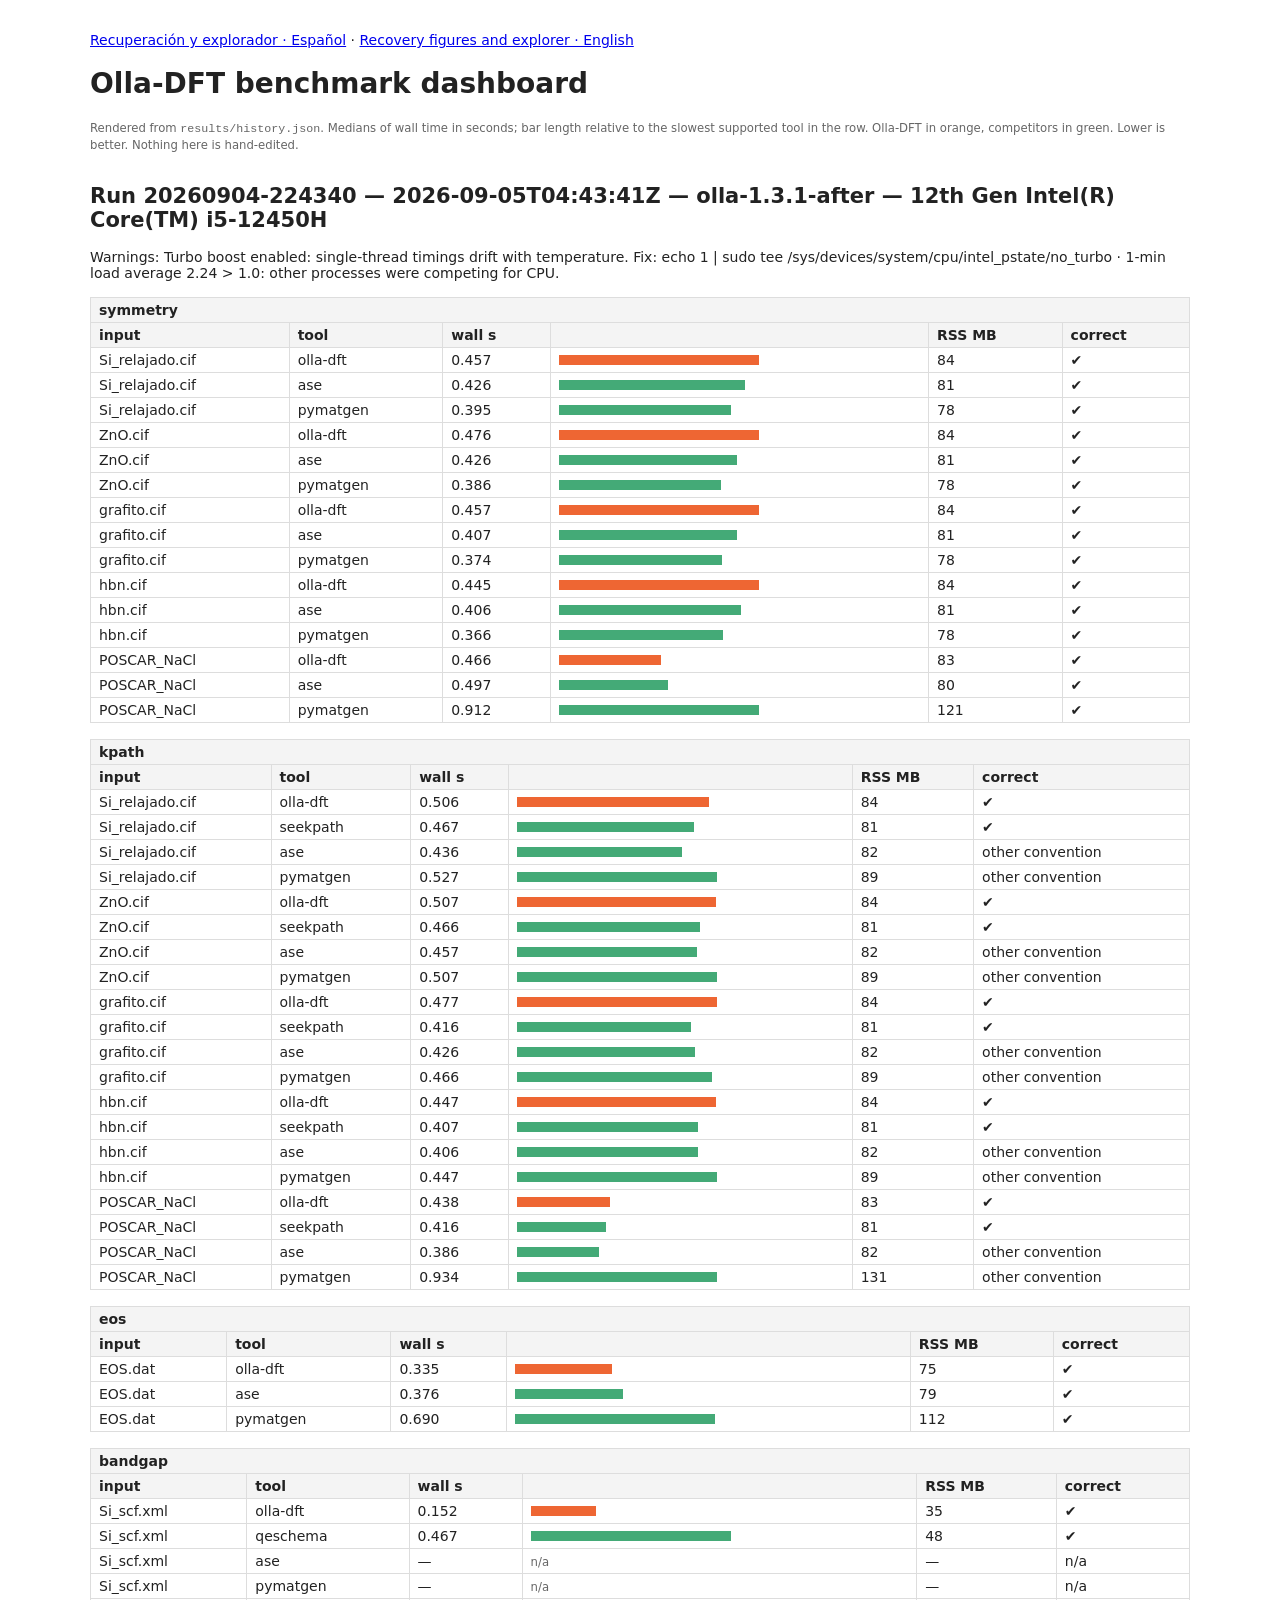
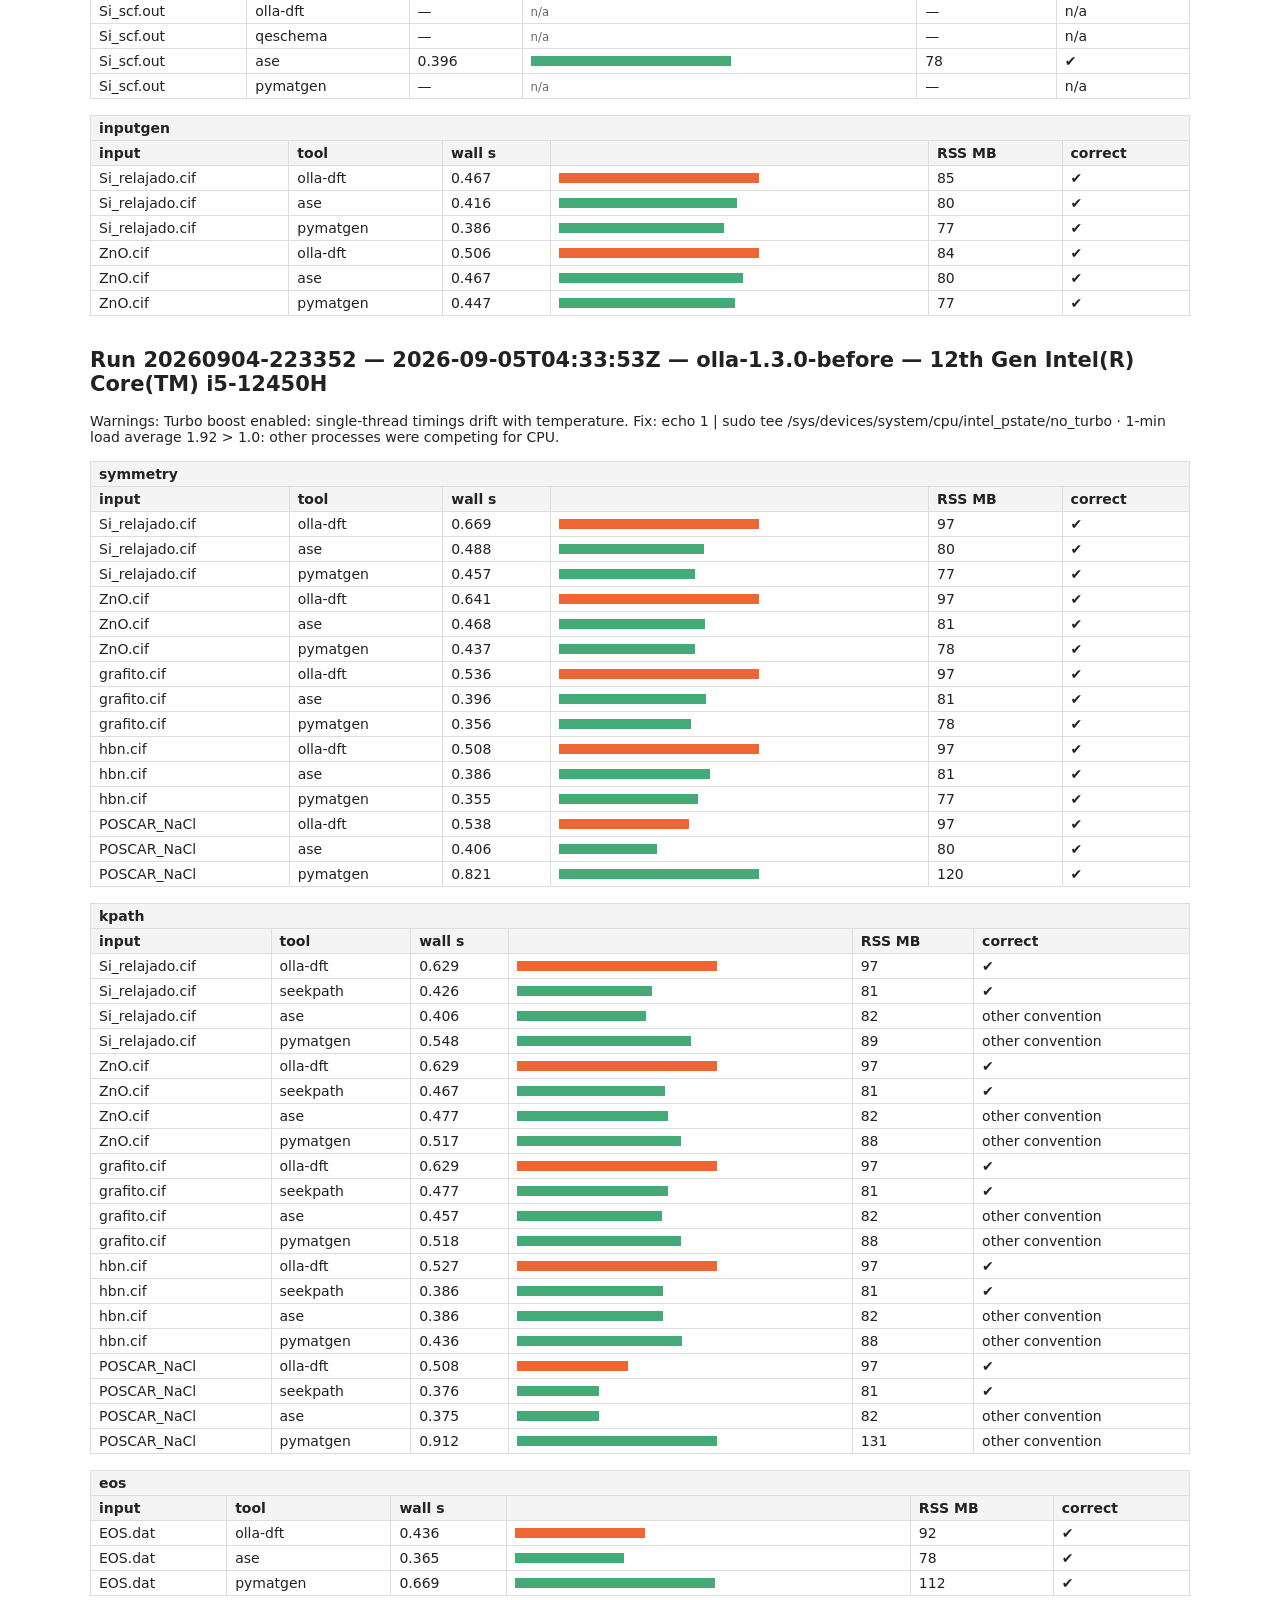
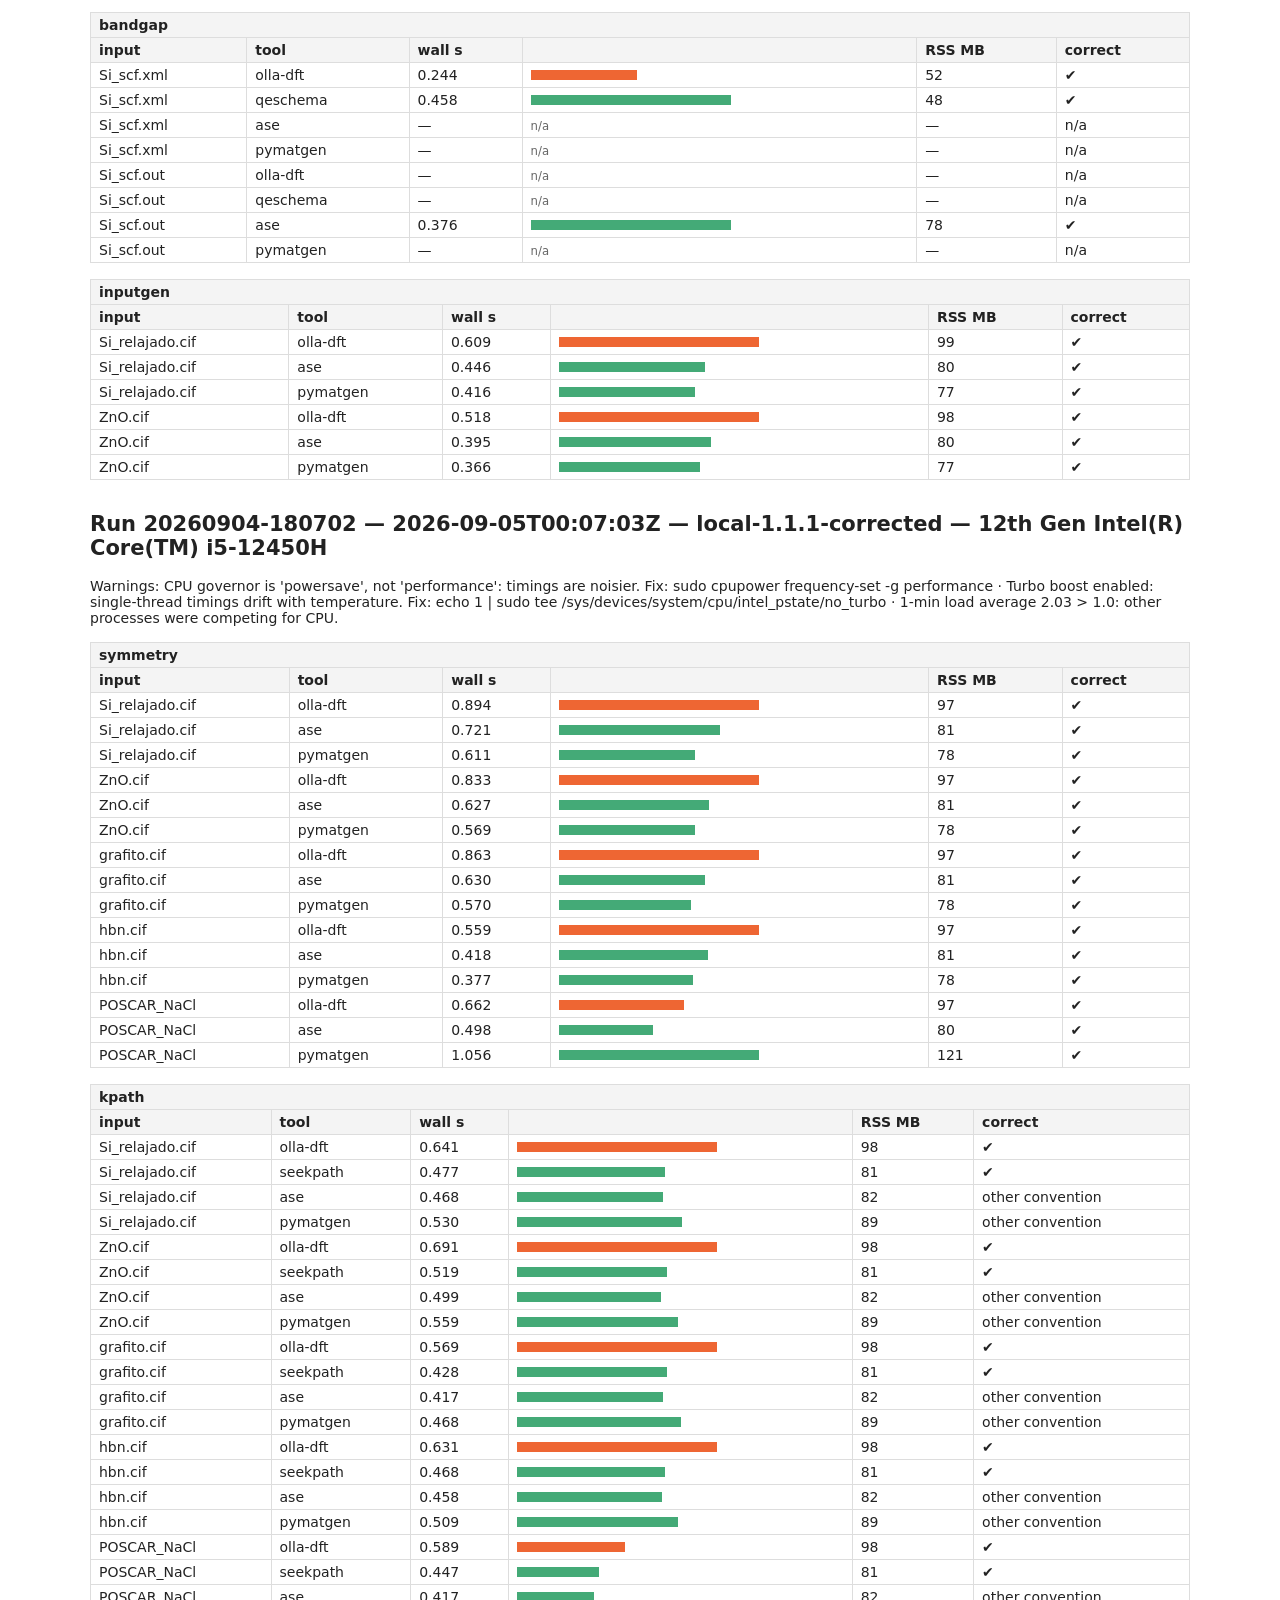
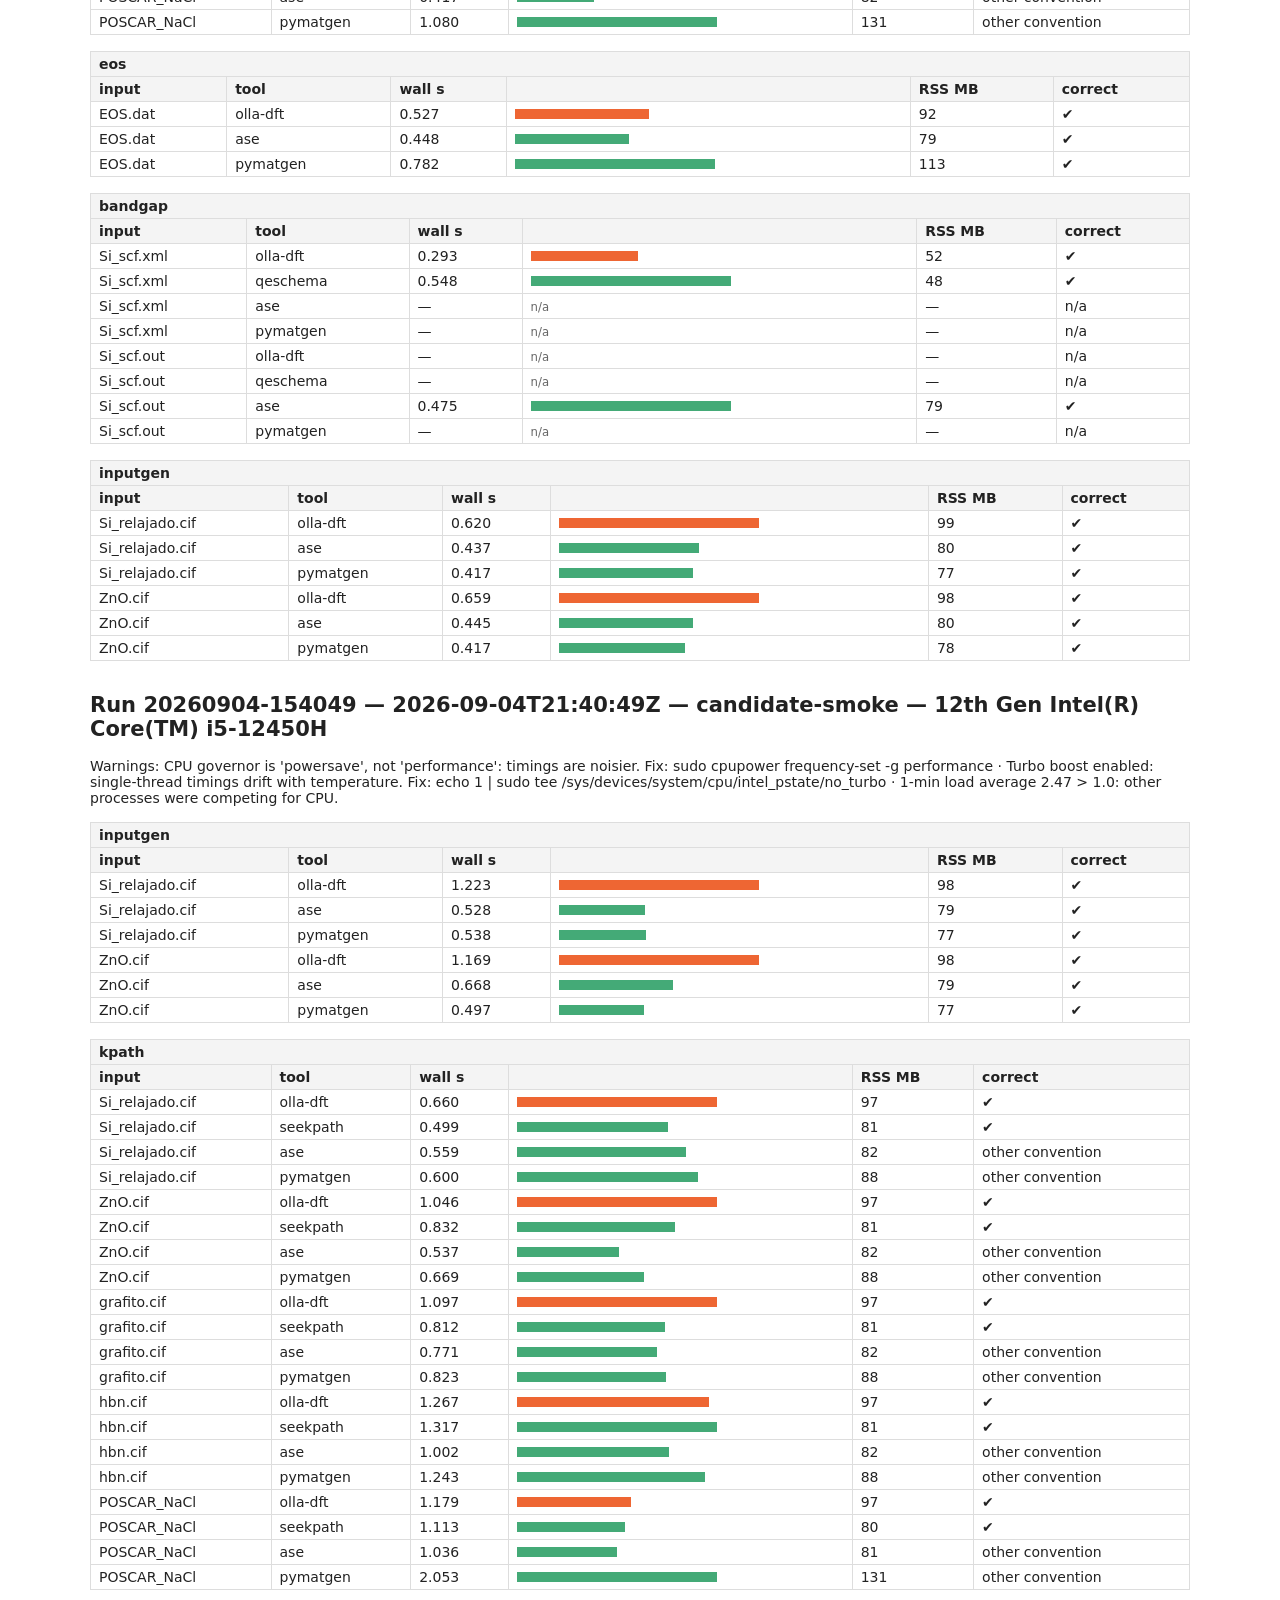
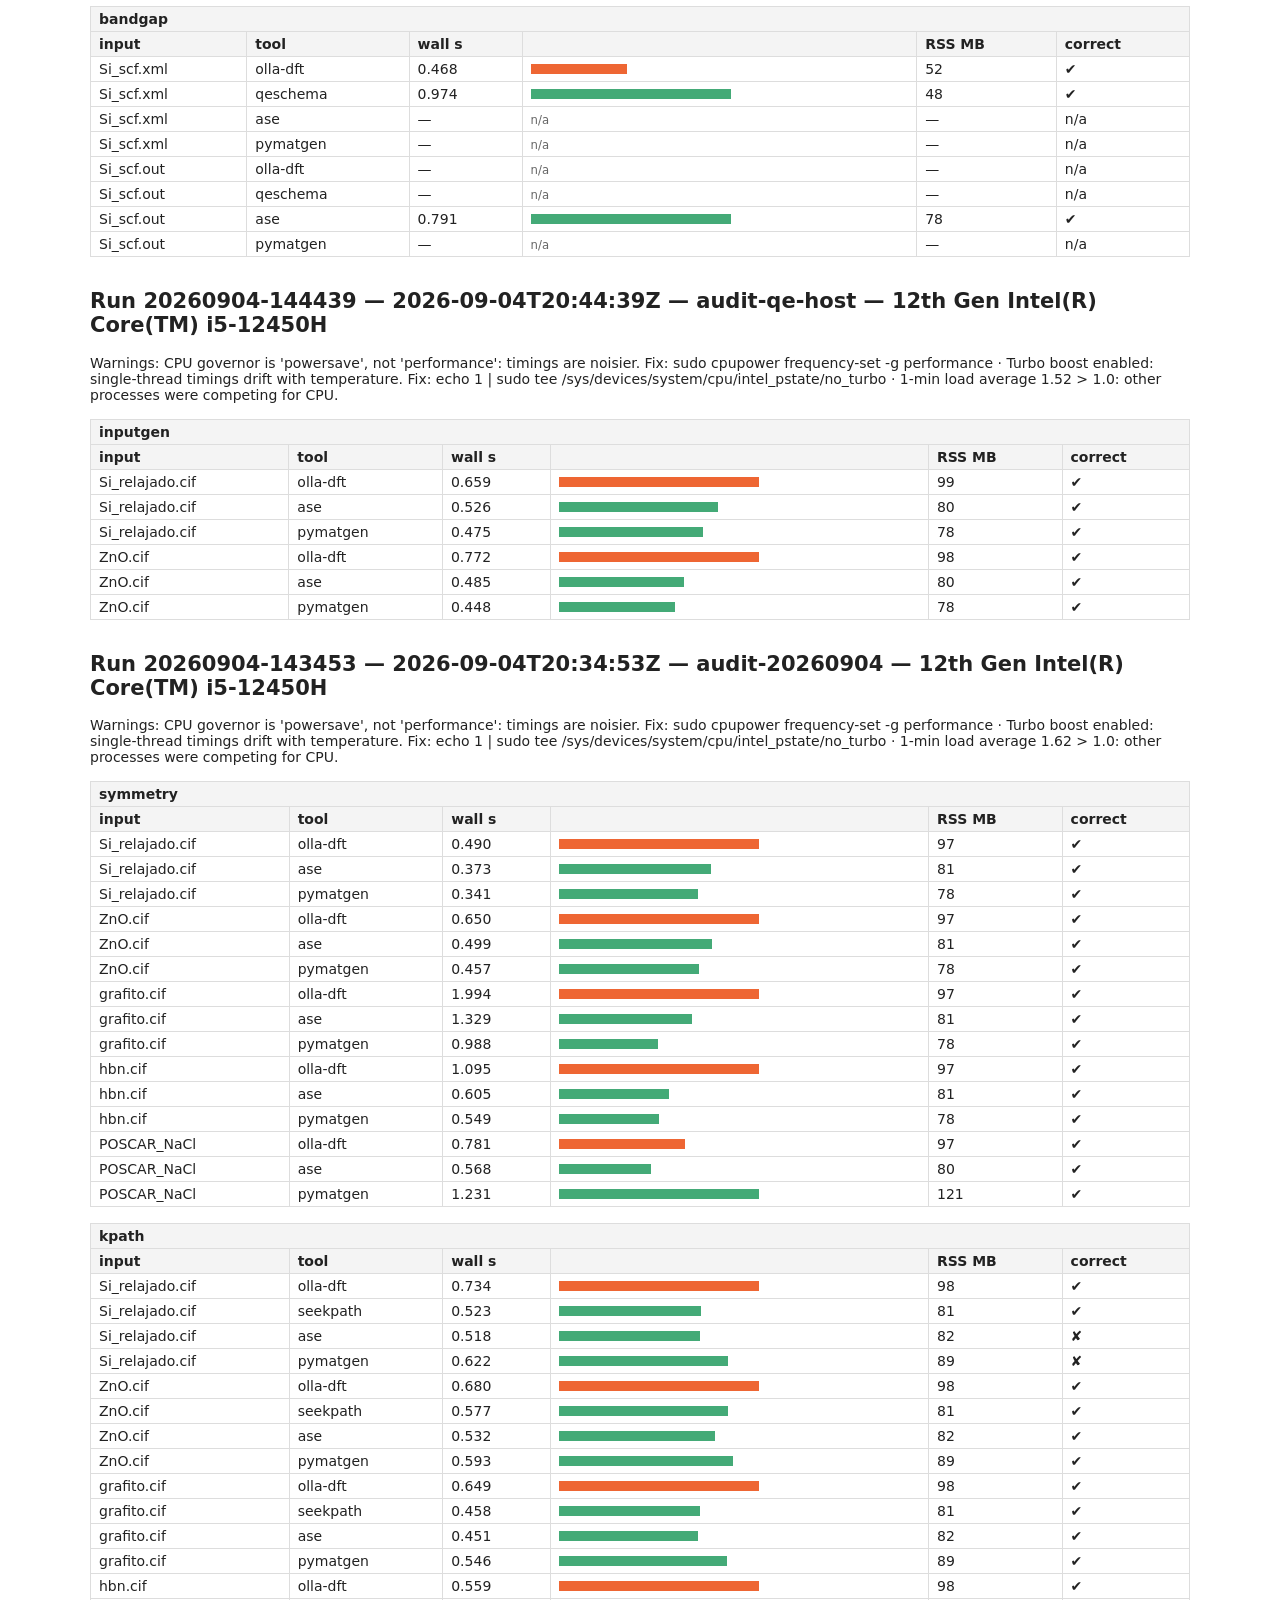
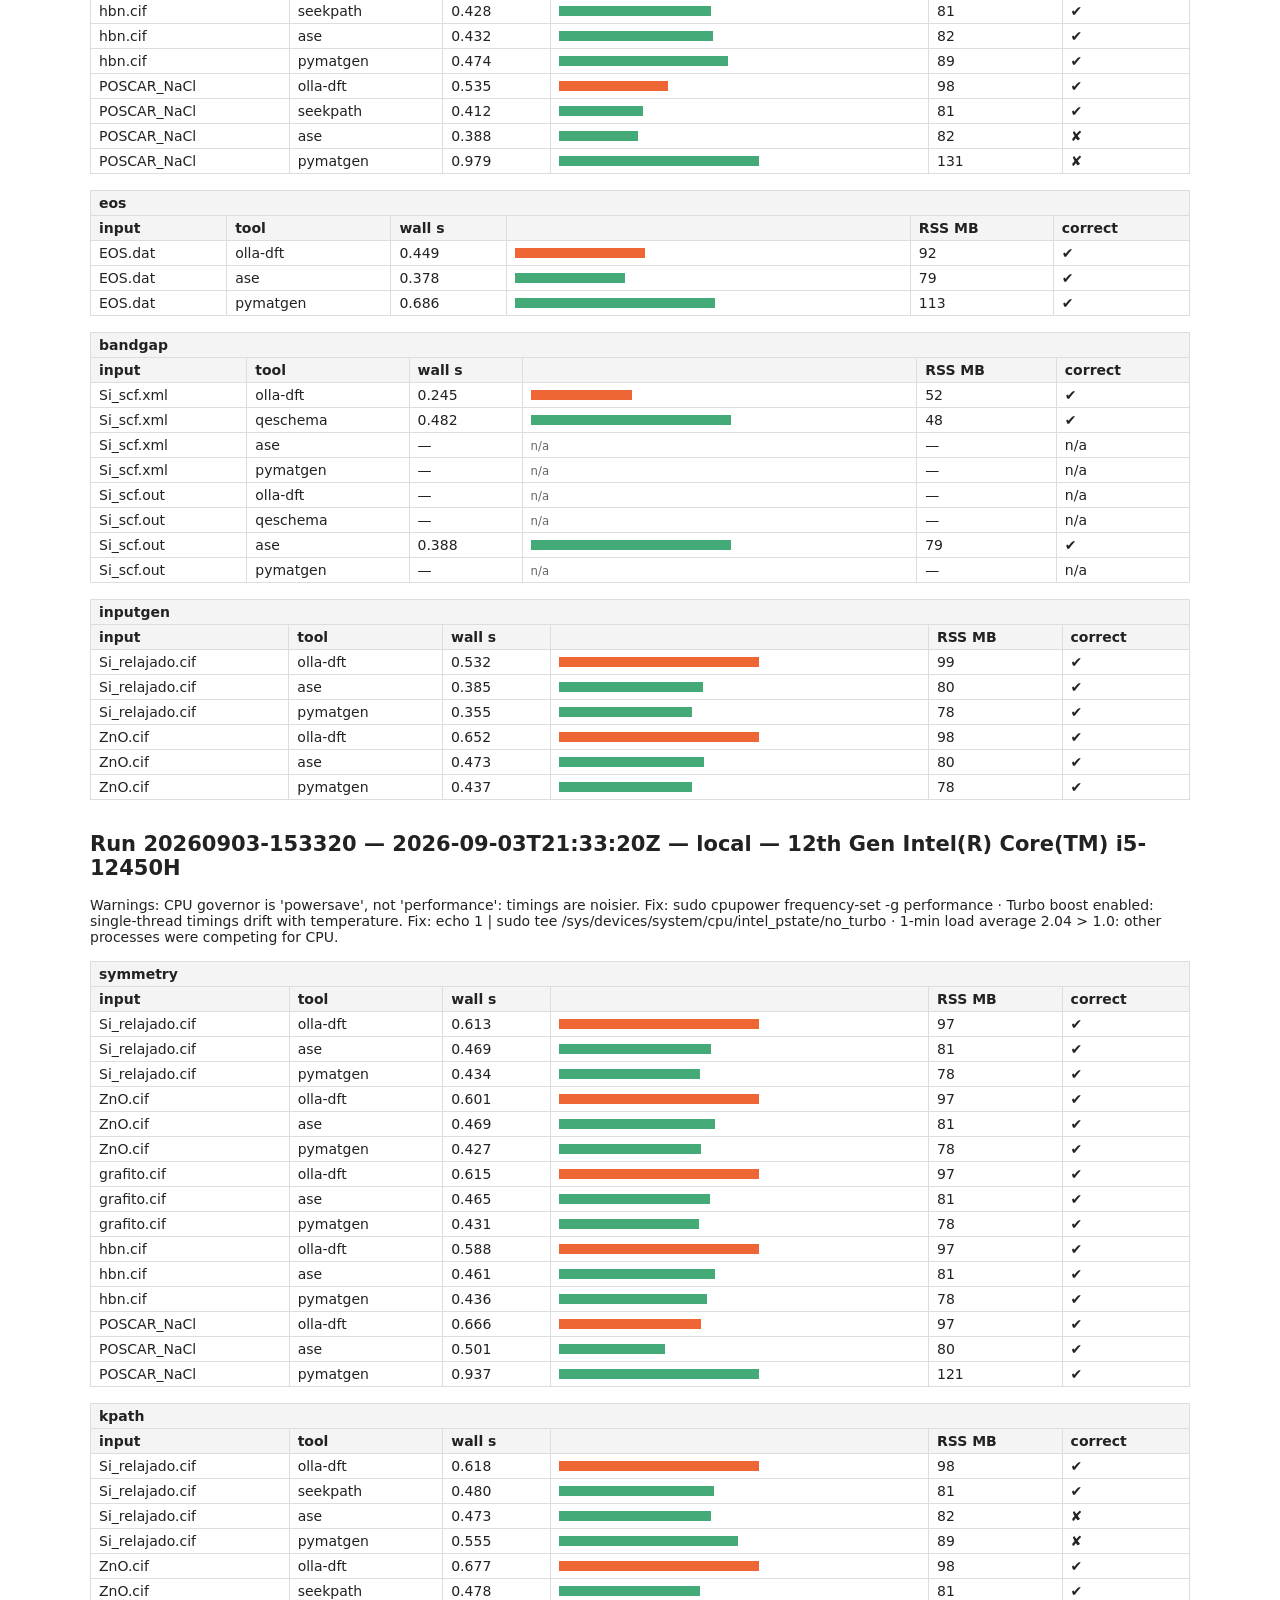
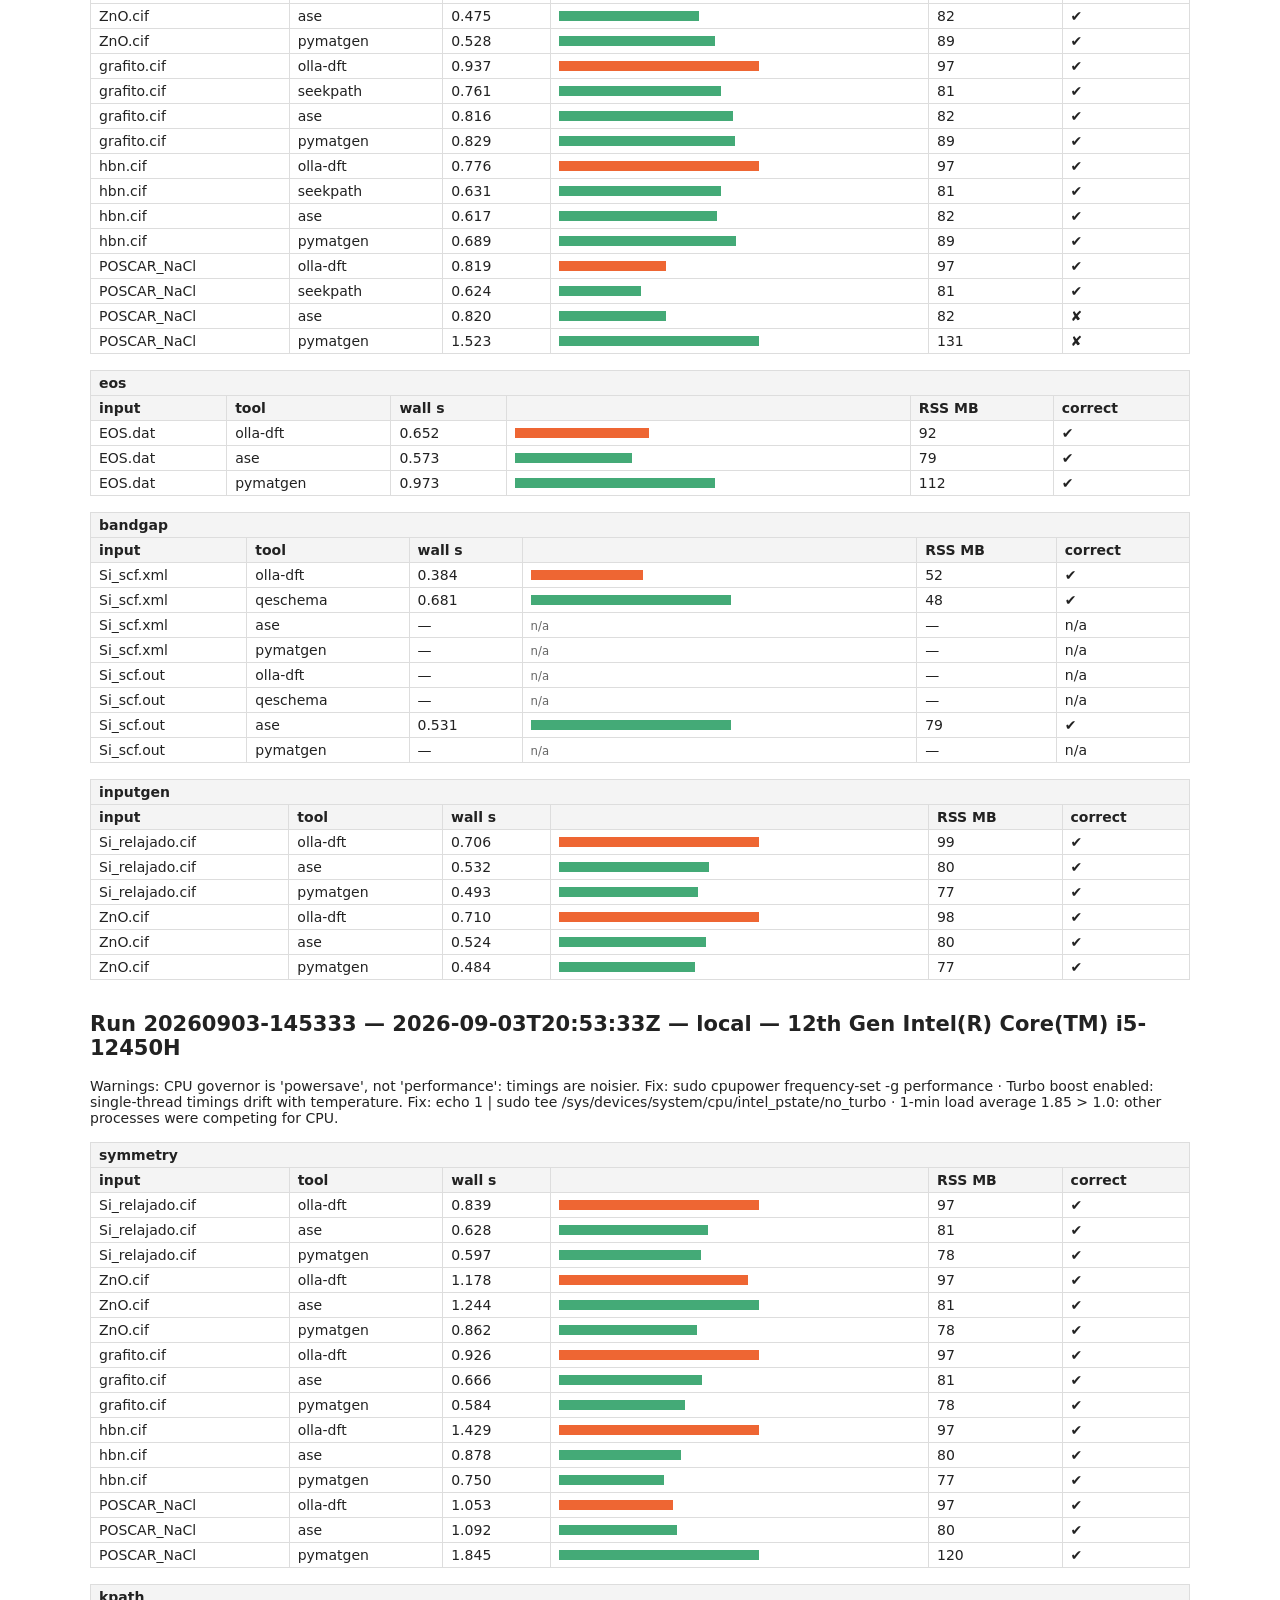
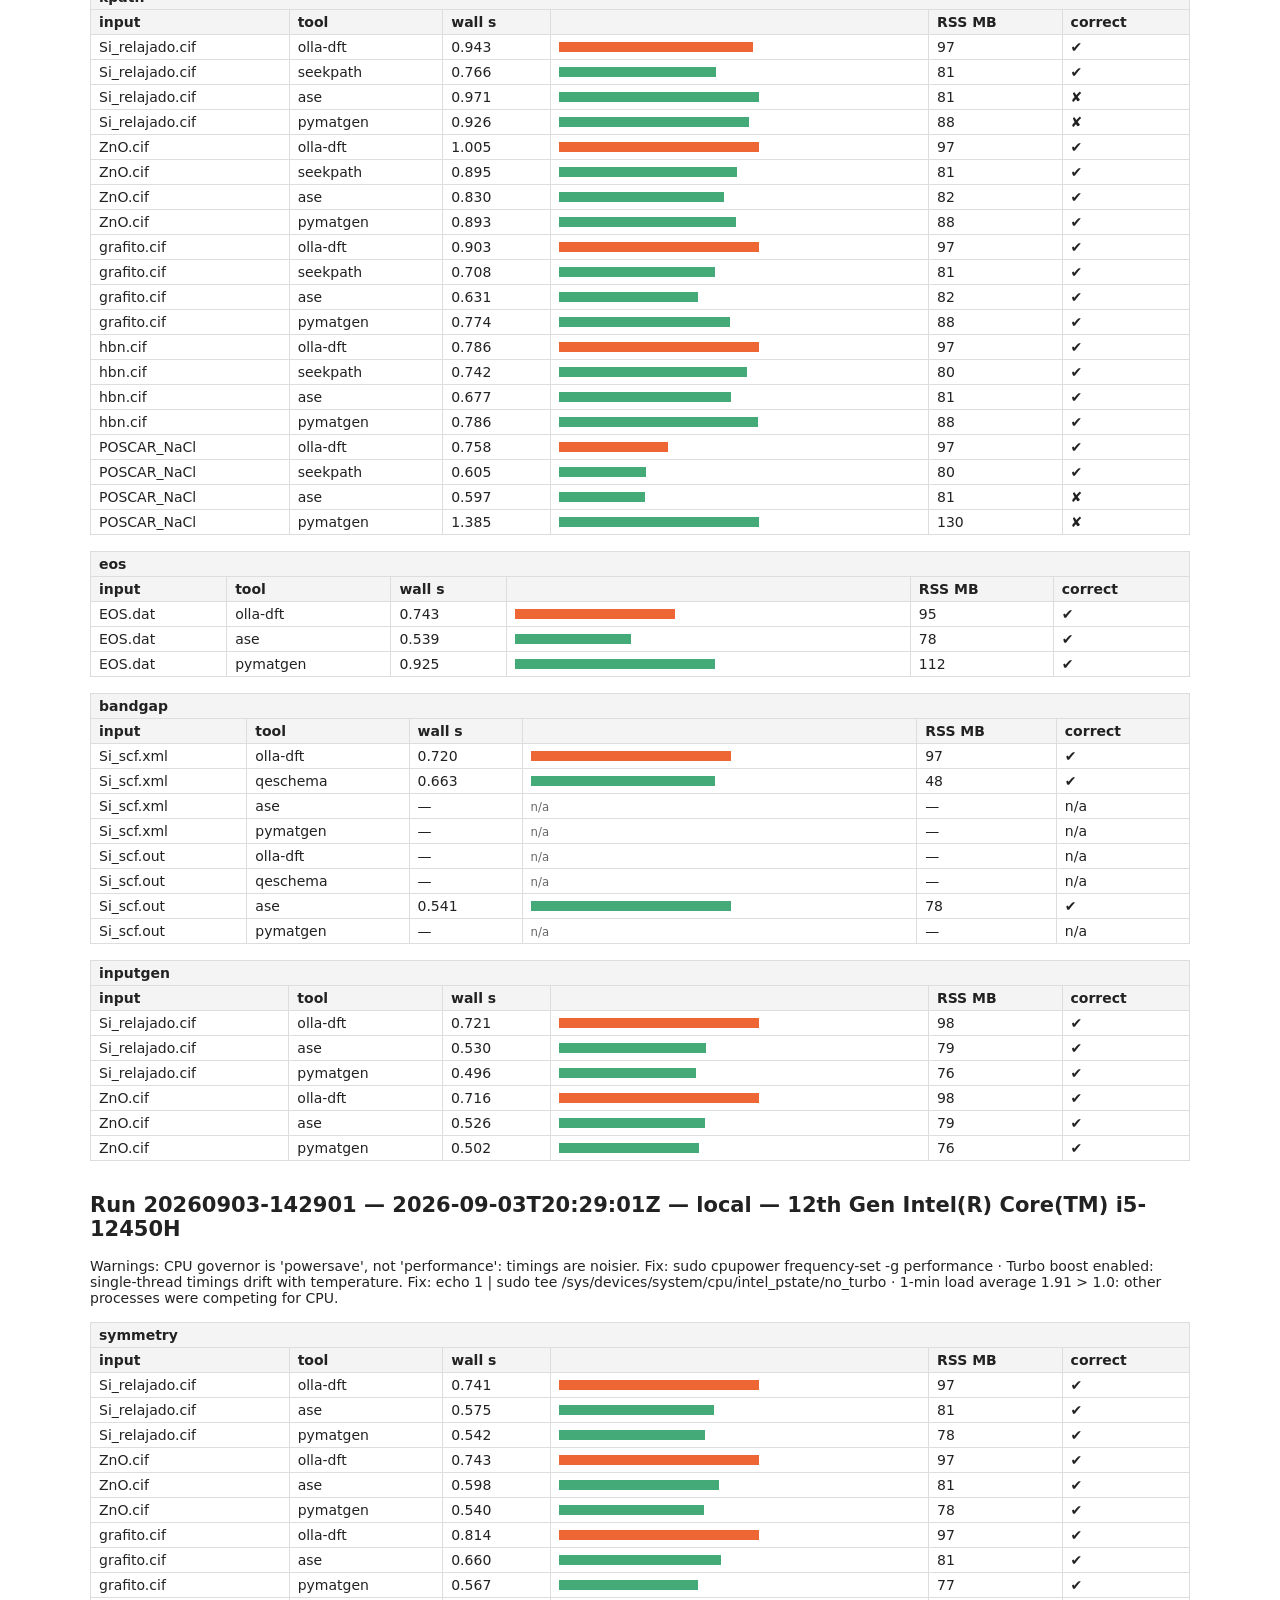
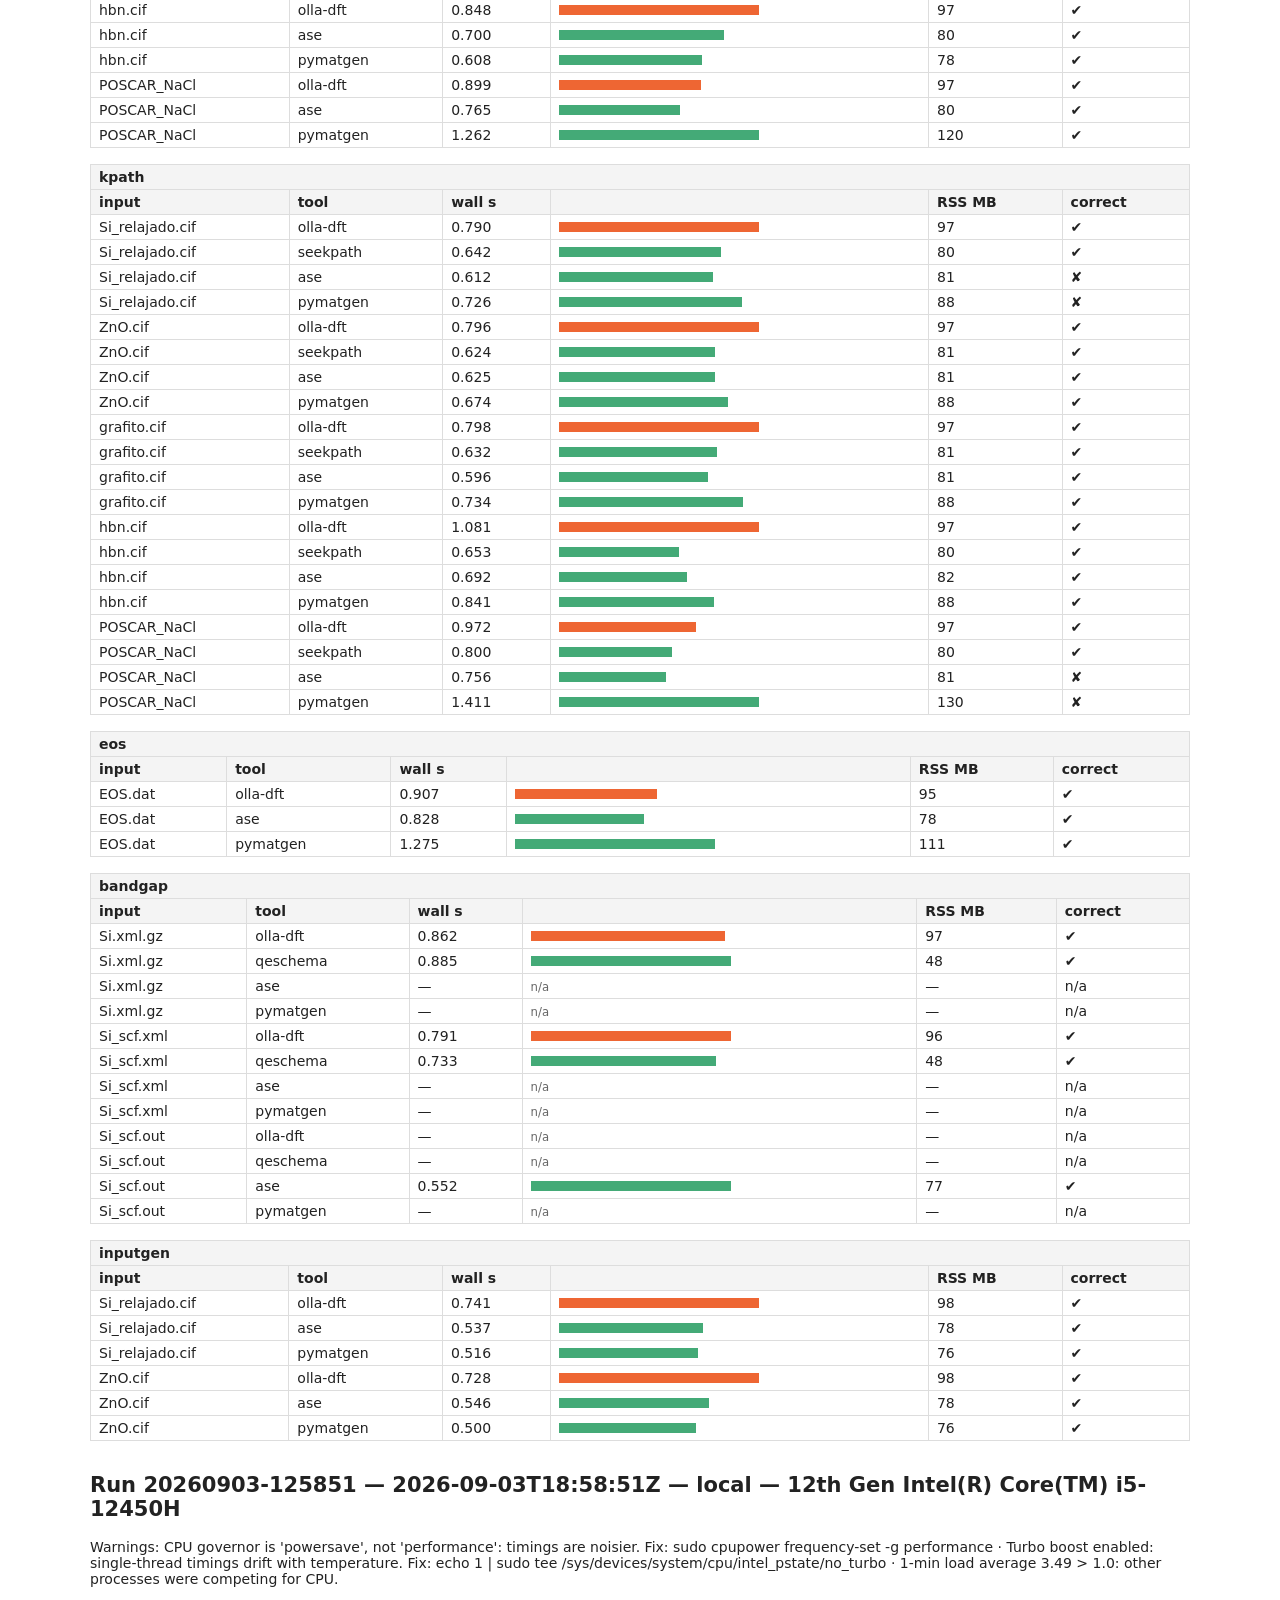
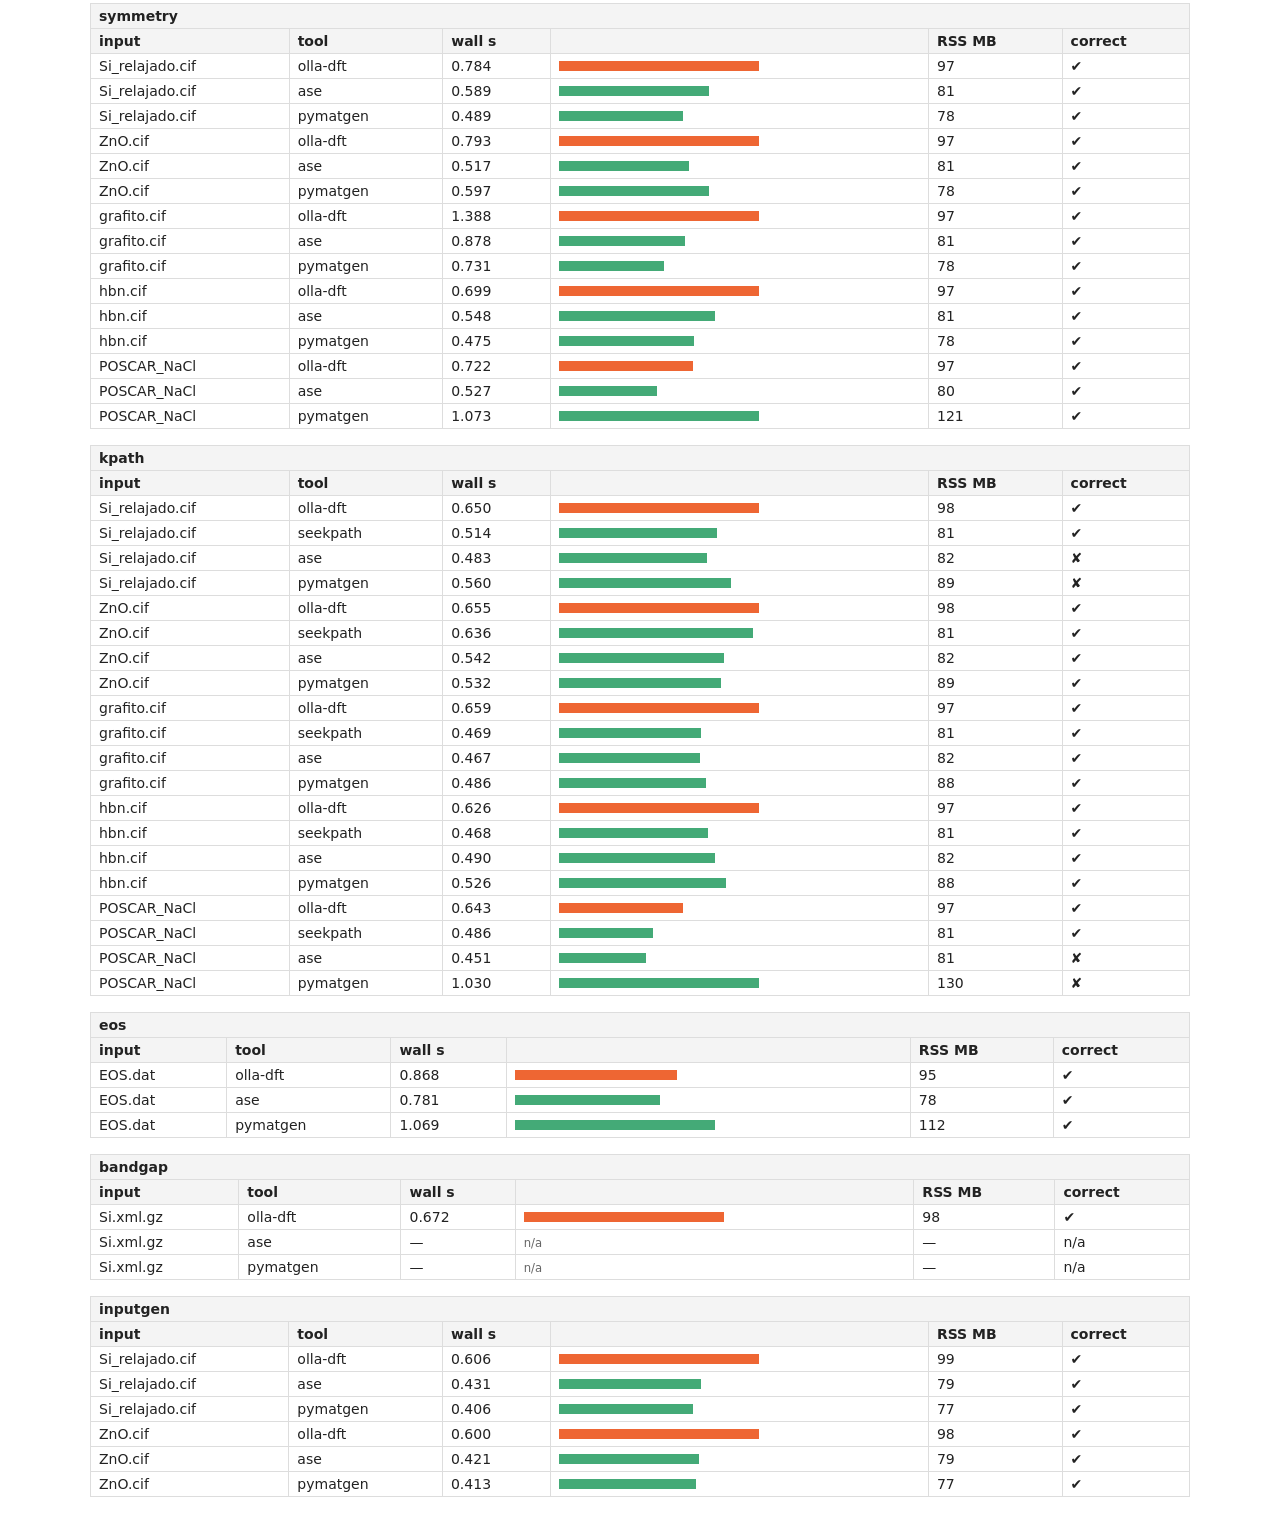
==== commit 2b77d93e: "results: measure Olla 1.3.1 startup and EOS improvements" ====
--- a/docs/index.html
+++ b/docs/index.html
@@ -3,7 +3,7 @@
 <nav aria-label="Related results"><a href="publication-1.2.0/index.html">Recuperación y explorador · Español</a> · <a href="publication-1.2.0/index-en.html">Recovery figures and explorer · English</a></nav>
 <h1>Olla-DFT benchmark dashboard</h1><p><small>Rendered from <code>results/history.json</code>. Medians of wall time in seconds; bar length relative to the slowest supported tool in the row. Olla-DFT in orange, competitors in green. Lower is better. Nothing here is hand-edited.</small></p>
 <div id="app"></div>
-<script>const H={"runs": [{"run_id": "20260904-180702", "timestamp": "2026-09-05T00:07:03Z", "cpu": "12th Gen Intel(R) Core(TM) i5-12450H", "label": "local-1.1.1-corrected", "warnings": ["CPU governor is 'powersave', not 'performance': timings are noisier. Fix: sudo cpupower frequency-set -g performance", "Turbo boost enabled: single-thread timings drift with temperature. Fix: echo 1 | sudo tee /sys/devices/system/cpu/intel_pstate/no_turbo", "1-min load average 2.03 > 1.0: other processes were competing for CPU."], "summary": {"symmetry": {"Si_relajado.cif": {"olla-dft": {"unsupported": false, "comparable": true, "failed": 0, "wall": 0.8940294560006805, "rss": 97.26953125, "correct": true}, "ase": {"unsupported": false, "comparable": true, "failed": 0, "wall": 0.7209829280000122, "rss": 80.84765625, "correct": true}, "pymatgen": {"unsupported": false, "comparable": true, "failed": 0, "wall": 0.6108474339998793, "rss": 77.9296875, "correct": true}}, "ZnO.cif": {"olla-dft": {"unsupported": false, "comparable": true, "failed": 0, "wall": 0.832946673999686, "rss": 97.234375, "correct": true}, "ase": {"unsupported": false, "comparable": true, "failed": 0, "wall": 0.6273603420004292, "rss": 80.765625, "correct": true}, "pymatgen": {"unsupported": false, "comparable": true, "failed": 0, "wall": 0.5691887700004372, "rss": 78.01171875, "correct": true}}, "grafito.cif": {"olla-dft": {"unsupported": false, "comparable": true, "failed": 0, "wall": 0.8632012970001597, "rss": 97.28125, "correct": true}, "ase": {"unsupported": false, "comparable": true, "failed": 0, "wall": 0.6304819830002089, "rss": 80.89453125, "correct": true}, "pymatgen": {"unsupported": false, "comparable": true, "failed": 0, "wall": 0.5699735879998116, "rss": 78.0234375, "correct": true}}, "hbn.cif": {"olla-dft": {"unsupported": false, "comparable": true, "failed": 0, "wall": 0.5591457809996427, "rss": 97.296875, "correct": true}, "ase": {"unsupported": false, "comparable": true, "failed": 0, "wall": 0.41756662000079814, "rss": 80.875, "correct": true}, "pymatgen": {"unsupported": false, "comparable": true, "failed": 0, "wall": 0.37697601500076416, "rss": 77.921875, "correct": true}}, "POSCAR_NaCl": {"olla-dft": {"unsupported": false, "comparable": true, "failed": 0, "wall": 0.6616395010005363, "rss": 97.25390625, "correct": true}, "ase": {"unsupported": false, "comparable": true, "failed": 0, "wall": 0.49808895800015307, "rss": 80.25390625, "correct": true}, "pymatgen": {"unsupported": false, "comparable": true, "failed": 0, "wall": 1.0562103100000968, "rss": 120.6484375, "correct": true}}}, "kpath": {"Si_relajado.cif": {"olla-dft": {"unsupported": false, "comparable": true, "failed": 0, "wall": 0.6406804709995413, "rss": 97.6796875, "correct": true}, "seekpath": {"unsupported": false, "comparable": true, "failed": 0, "wall": 0.47728901999926165, "rss": 81.16015625, "correct": true}, "ase": {"unsupported": false, "comparable": false, "failed": 0, "wall": 0.4679411809993326, "rss": 82.15234375, "correct": false}, "pymatgen": {"unsupported": false, "comparable": false, "failed": 0, "wall": 0.5301097829997161, "rss": 88.9375, "correct": false}}, "ZnO.cif": {"olla-dft": {"unsupported": false, "comparable": true, "failed": 0, "wall": 0.6911816330002694, "rss": 97.640625, "correct": true}, "seekpath": {"unsupported": false, "comparable": true, "failed": 0, "wall": 0.51863088600021, "rss": 81.17578125, "correct": true}, "ase": {"unsupported": false, "comparable": false, "failed": 0, "wall": 0.4987315349999335, "rss": 82.19140625, "correct": false}, "pymatgen": {"unsupported": false, "comparable": false, "failed": 0, "wall": 0.5586961799999699, "rss": 88.8828125, "correct": false}}, "grafito.cif": {"olla-dft": {"unsupported": false, "comparable": true, "failed": 0, "wall": 0.5688987529993028, "rss": 97.640625, "correct": true}, "seekpath": {"unsupported": false, "comparable": true, "failed": 0, "wall": 0.42780219099950045, "rss": 81.15234375, "correct": true}, "ase": {"unsupported": false, "comparable": false, "failed": 0, "wall": 0.4172912069998347, "rss": 82.265625, "correct": false}, "pymatgen": {"unsupported": false, "comparable": false, "failed": 0, "wall": 0.46805621400017117, "rss": 88.89453125, "correct": false}}, "hbn.cif": {"olla-dft": {"unsupported": false, "comparable": true, "failed": 0, "wall": 0.6310595699997066, "rss": 97.62890625, "correct": true}, "seekpath": {"unsupported": false, "comparable": true, "failed": 0, "wall": 0.4677903100000549, "rss": 81.265625, "correct": true}, "ase": {"unsupported": false, "comparable": false, "failed": 0, "wall": 0.45827233199997863, "rss": 82.33984375, "correct": false}, "pymatgen": {"unsupported": false, "comparable": false, "failed": 0, "wall": 0.5087064790004661, "rss": 88.890625, "correct": false}}, "POSCAR_NaCl": {"olla-dft": {"unsupported": false, "comparable": true, "failed": 0, "wall": 0.588740389999657, "rss": 97.56640625, "correct": true}, "seekpath": {"unsupported": false, "comparable": true, "failed": 0, "wall": 0.44737012600035087, "rss": 80.875, "correct": true}, "ase": {"unsupported": false, "comparable": false, "failed": 0, "wall": 0.4174981369997113, "rss": 81.85546875, "correct": false}, "pymatgen": {"unsupported": false, "comparable": false, "failed": 0, "wall": 1.080390381000143, "rss": 131.0625, "correct": false}}}, "eos": {"EOS.dat": {"olla-dft": {"unsupported": false, "comparable": true, "failed": 0, "wall": 0.5265255909998814, "rss": 92.0546875, "correct": true}, "ase": {"unsupported": false, "comparable": true, "failed": 0, "wall": 0.4484650160002275, "rss": 78.74609375, "correct": true}, "pymatgen": {"unsupported": false, "comparable": true, "failed": 0, "wall": 0.7824771579998924, "rss": 112.578125, "correct": true}}}, "bandgap": {"Si_scf.xml": {"olla-dft": {"unsupported": false, "comparable": true, "failed": 0, "wall": 0.2934871199995541, "rss": 51.98046875, "correct": true}, "qeschema": {"unsupported": false, "comparable": true, "failed": 0, "wall": 0.5484301559999949, "rss": 48.1796875, "correct": true}, "ase": {"unsupported": true, "comparable": true, "failed": 0, "wall": null, "rss": null, "correct": false}, "pymatgen": {"unsupported": true, "comparable": true, "failed": 0, "wall": null, "rss": null, "correct": false}}, "Si_scf.out": {"olla-dft": {"unsupported": true, "comparable": true, "failed": 0, "wall": null, "rss": null, "correct": false}, "qeschema": {"unsupported": true, "comparable": true, "failed": 0, "wall": null, "rss": null, "correct": false}, "ase": {"unsupported": false, "comparable": true, "failed": 0, "wall": 0.47524358600003325, "rss": 78.5546875, "correct": true}, "pymatgen": {"unsupported": true, "comparable": true, "failed": 0, "wall": null, "rss": null, "correct": false}}}, "inputgen": {"Si_relajado.cif": {"olla-dft": {"unsupported": false, "comparable": true, "failed": 0, "wall": 0.6200164059991948, "rss": 99.0078125, "correct": true}, "ase": {"unsupported": false, "comparable": true, "failed": 0, "wall": 0.4369024879997596, "rss": 79.86328125, "correct": true}, "pymatgen": {"unsupported": false, "comparable": true, "failed": 0, "wall": 0.4166747419994863, "rss": 77.4296875, "correct": true}}, "ZnO.cif": {"olla-dft": {"unsupported": false, "comparable": true, "failed": 0, "wall": 0.6594801549999829, "rss": 98.26953125, "correct": true}, "ase": {"unsupported": false, "comparable": true, "failed": 0, "wall": 0.44480566600032034, "rss": 79.8359375, "correct": true}, "pymatgen": {"unsupported": false, "comparable": true, "failed": 0, "wall": 0.41702857699965534, "rss": 77.5234375, "correct": true}}}}, "packages": {"Pygments": "2.21.0", "ase": "3.29.0", "bibtexparser": "1.4.4", "certifi": "2026.7.22", "charset-normalizer": "3.5.1", "cloudpickle": "3.1.2", "contourpy": "1.3.3", "cycler": "0.12.1", "elementpath": "4.8.0", "fonttools": "4.64.0", "idna": "3.19", "iniconfig": "2.3.0", "joblib": "1.6.0", "kiwisolver": "1.5.1", "lxml": "6.1.3", "matplotlib": "3.11.1", "monty": "2026.7.16", "mpmath": "1.3.0", "narwhals": "2.25.0", "networkx": "3.6.1", "numpy": "2.2.6", "olla-dft": "1.1.1", "orjson": "3.12.0", "packaging": "26.3", "palettable": "3.3.3", "pandas": "3.0.5", "pillow": "12.3.0", "pip": "26.2.1", "plotly": "7.0.0", "pluggy": "1.6.0", "pyflakes": "3.4.0", "pymatgen": "2026.5.4", "pymatgen-core": "2026.8.30", "pyparsing": "3.3.2", "pytest": "9.1.1", "python-dateutil": "2.9.0.post0", "qeschema": "1.5.1", "requests": "2.34.2", "ruamel.yaml": "0.19.1", "scipy": "1.18.1", "seekpath": "2.2.1", "six": "1.17.0", "spglib": "2.7.0", "sympy": "1.14.0", "tabulate": "0.10.0", "tqdm": "4.70.0", "typing_extensions": "4.16.0", "uncertainties": "3.2.3", "urllib3": "2.7.0", "xmlschema": "2.3.1"}}, {"run_id": "20260904-154049", "timestamp": "2026-09-04T21:40:49Z", "cpu": "12th Gen Intel(R) Core(TM) i5-12450H", "label": "candidate-smoke", "warnings": ["CPU governor is 'powersave', not 'performance': timings are noisier. Fix: sudo cpupower frequency-set -g performance", "Turbo boost enabled: single-thread timings drift with temperature. Fix: echo 1 | sudo tee /sys/devices/system/cpu/intel_pstate/no_turbo", "1-min load average 2.47 > 1.0: other processes were competing for CPU."], "summary": {"inputgen": {"Si_relajado.cif": {"olla-dft": {"unsupported": false, "comparable": true, "failed": 0, "wall": 1.2227589479998642, "rss": 98.390625, "correct": true}, "ase": {"unsupported": false, "comparable": true, "failed": 0, "wall": 0.5278139190004367, "rss": 79.29296875, "correct": true}, "pymatgen": {"unsupported": false, "comparable": true, "failed": 0, "wall": 0.537851647000025, "rss": 76.96484375, "correct": true}}, "ZnO.cif": {"olla-dft": {"unsupported": false, "comparable": true, "failed": 0, "wall": 1.1692397059996438, "rss": 97.765625, "correct": true}, "ase": {"unsupported": false, "comparable": true, "failed": 0, "wall": 0.6684263180004564, "rss": 79.3125, "correct": true}, "pymatgen": {"unsupported": false, "comparable": true, "failed": 0, "wall": 0.4973975579996477, "rss": 77.02734375, "correct": true}}}, "kpath": {"Si_relajado.cif": {"olla-dft": {"unsupported": false, "comparable": true, "failed": 0, "wall": 0.6602815730002476, "rss": 97.171875, "correct": true}, "seekpath": {"unsupported": false, "comparable": true, "failed": 0, "wall": 0.49934811599996465, "rss": 80.52734375, "correct": true}, "ase": {"unsupported": false, "comparable": false, "failed": 0, "wall": 0.558825416000218, "rss": 81.7578125, "correct": false}, "pymatgen": {"unsupported": false, "comparable": false, "failed": 0, "wall": 0.6002563409992945, "rss": 88.15625, "correct": false}}, "ZnO.cif": {"olla-dft": {"unsupported": false, "comparable": true, "failed": 0, "wall": 1.0463234199996805, "rss": 97.140625, "correct": true}, "seekpath": {"unsupported": false, "comparable": true, "failed": 0, "wall": 0.8317874920003305, "rss": 80.546875, "correct": true}, "ase": {"unsupported": false, "comparable": false, "failed": 0, "wall": 0.5370903419998285, "rss": 81.69921875, "correct": false}, "pymatgen": {"unsupported": false, "comparable": false, "failed": 0, "wall": 0.669012407000082, "rss": 88.48828125, "correct": false}}, "grafito.cif": {"olla-dft": {"unsupported": false, "comparable": true, "failed": 0, "wall": 1.0973742030000722, "rss": 97.09375, "correct": true}, "seekpath": {"unsupported": false, "comparable": true, "failed": 0, "wall": 0.8124135300004127, "rss": 80.7578125, "correct": true}, "ase": {"unsupported": false, "comparable": false, "failed": 0, "wall": 0.7713484980004068, "rss": 81.6953125, "correct": false}, "pymatgen": {"unsupported": false, "comparable": false, "failed": 0, "wall": 0.8229597350000404, "rss": 88.41015625, "correct": false}}, "hbn.cif": {"olla-dft": {"unsupported": false, "comparable": true, "failed": 0, "wall": 1.2666090390002864, "rss": 97.21484375, "correct": true}, "seekpath": {"unsupported": false, "comparable": true, "failed": 0, "wall": 1.317267057999743, "rss": 80.77734375, "correct": true}, "ase": {"unsupported": false, "comparable": false, "failed": 0, "wall": 1.0015895670003374, "rss": 81.8125, "correct": false}, "pymatgen": {"unsupported": false, "comparable": false, "failed": 0, "wall": 1.2429772450004748, "rss": 88.3828125, "correct": false}}, "POSCAR_NaCl": {"olla-dft": {"unsupported": false, "comparable": true, "failed": 0, "wall": 1.179082321000351, "rss": 97.2265625, "correct": true}, "seekpath": {"unsupported": false, "comparable": true, "failed": 0, "wall": 1.112674140999843, "rss": 80.30859375, "correct": true}, "ase": {"unsupported": false, "comparable": false, "failed": 0, "wall": 1.0364691079994373, "rss": 81.421875, "correct": false}, "pymatgen": {"unsupported": false, "comparable": false, "failed": 0, "wall": 2.0530402060003325, "rss": 130.58203125, "correct": false}}}, "bandgap": {"Si_scf.xml": {"olla-dft": {"unsupported": false, "comparable": true, "failed": 0, "wall": 0.46752152599947294, "rss": 51.87109375, "correct": true}, "qeschema": {"unsupported": false, "comparable": true, "failed": 0, "wall": 0.9735884490000899, "rss": 47.99609375, "correct": true}, "ase": {"unsupported": true, "comparable": true, "failed": 0, "wall": null, "rss": null, "correct": false}, "pymatgen": {"unsupported": true, "comparable": true, "failed": 0, "wall": null, "rss": null, "correct": false}}, "Si_scf.out": {"olla-dft": {"unsupported": true, "comparable": true, "failed": 0, "wall": null, "rss": null, "correct": false}, "qeschema": {"unsupported": true, "comparable": true, "failed": 0, "wall": null, "rss": null, "correct": false}, "ase": {"unsupported": false, "comparable": true, "failed": 0, "wall": 0.7911560399998052, "rss": 78.1328125, "correct": true}, "pymatgen": {"unsupported": true, "comparable": true, "failed": 0, "wall": null, "rss": null, "correct": false}}}}, "packages": {"Pygments": "2.21.0", "ase": "3.29.0", "bibtexparser": "1.4.4", "certifi": "2026.7.22", "charset-normalizer": "3.5.1", "cloudpickle": "3.1.2", "contourpy": "1.3.3", "cycler": "0.12.1", "elementpath": "4.8.0", "fonttools": "4.64.0", "idna": "3.19", "iniconfig": "2.3.0", "joblib": "1.6.0", "kiwisolver": "1.5.1", "lxml": "6.1.3", "matplotlib": "3.11.1", "monty": "2026.7.16", "mpmath": "1.3.0", "narwhals": "2.25.0", "networkx": "3.6.1", "numpy": "2.2.6", "olla-dft": "1.1.0", "orjson": "3.12.0", "packaging": "26.3", "palettable": "3.3.3", "pandas": "3.0.5", "pillow": "12.3.0", "pip": "26.2.1", "plotly": "7.0.0", "pluggy": "1.6.0", "pyflakes": "3.4.0", "pymatgen": "2026.5.4", "pymatgen-core": "2026.8.30", "pyparsing": "3.3.2", "pytest": "9.1.1", "python-dateutil": "2.9.0.post0", "qeschema": "1.5.1", "requests": "2.34.2", "ruamel.yaml": "0.19.1", "scipy": "1.18.1", "seekpath": "2.2.1", "six": "1.17.0", "spglib": "2.7.0", "sympy": "1.14.0", "tabulate": "0.10.0", "tqdm": "4.70.0", "typing_extensions": "4.16.0", "uncertainties": "3.2.3", "urllib3": "2.7.0", "xmlschema": "2.3.1"}}, {"run_id": "20260904-144439", "timestamp": "2026-09-04T20:44:39Z", "cpu": "12th Gen Intel(R) Core(TM) i5-12450H", "label": "audit-qe-host", "warnings": ["CPU governor is 'powersave', not 'performance': timings are noisier. Fix: sudo cpupower frequency-set -g performance", "Turbo boost enabled: single-thread timings drift with temperature. Fix: echo 1 | sudo tee /sys/devices/system/cpu/intel_pstate/no_turbo", "1-min load average 1.52 > 1.0: other processes were competing for CPU."], "summary": {"inputgen": {"Si_relajado.cif": {"olla-dft": {"unsupported": false, "wall": 0.6588462940001136, "rss": 98.96484375, "correct": true}, "ase": {"unsupported": false, "wall": 0.5259078340000087, "rss": 79.92578125, "correct": true}, "pymatgen": {"unsupported": false, "wall": 0.47544901899982506, "rss": 77.51953125, "correct": true}}, "ZnO.cif": {"olla-dft": {"unsupported": false, "wall": 0.7716785909999544, "rss": 98.3046875, "correct": true}, "ase": {"unsupported": false, "wall": 0.4848520709999775, "rss": 79.921875, "correct": true}, "pymatgen": {"unsupported": false, "wall": 0.4476582380000309, "rss": 77.55859375, "correct": true}}}}, "packages": {"seekpath": "2.2.1", "olla-dft": "1.1.0", "scipy": "1.18.1", "matplotlib": "3.11.1", "pymatgen": "2026.5.4", "ase": "3.29.0", "spglib": "2.7.0", "numpy": "2.2.6"}}, {"run_id": "20260904-143453", "timestamp": "2026-09-04T20:34:53Z", "cpu": "12th Gen Intel(R) Core(TM) i5-12450H", "label": "audit-20260904", "warnings": ["CPU governor is 'powersave', not 'performance': timings are noisier. Fix: sudo cpupower frequency-set -g performance", "Turbo boost enabled: single-thread timings drift with temperature. Fix: echo 1 | sudo tee /sys/devices/system/cpu/intel_pstate/no_turbo", "1-min load average 1.62 > 1.0: other processes were competing for CPU."], "summary": {"symmetry": {"Si_relajado.cif": {"olla-dft": {"unsupported": false, "wall": 0.4897503990000587, "rss": 97.3359375, "correct": true}, "ase": {"unsupported": false, "wall": 0.3726325550001093, "rss": 80.8671875, "correct": true}, "pymatgen": {"unsupported": false, "wall": 0.34149951300014436, "rss": 78.07421875, "correct": true}}, "ZnO.cif": {"olla-dft": {"unsupported": false, "wall": 0.6495449280000685, "rss": 97.25, "correct": true}, "ase": {"unsupported": false, "wall": 0.49885279499994795, "rss": 80.93359375, "correct": true}, "pymatgen": {"unsupported": false, "wall": 0.45739927600016017, "rss": 77.95703125, "correct": true}}, "grafito.cif": {"olla-dft": {"unsupported": false, "wall": 1.994317169000169, "rss": 97.24609375, "correct": true}, "ase": {"unsupported": false, "wall": 1.3287159069998324, "rss": 80.890625, "correct": true}, "pymatgen": {"unsupported": false, "wall": 0.9877160430000913, "rss": 78.0859375, "correct": true}}, "hbn.cif": {"olla-dft": {"unsupported": false, "wall": 1.095030829000052, "rss": 97.30078125, "correct": true}, "ase": {"unsupported": false, "wall": 0.6052549190001173, "rss": 80.91015625, "correct": true}, "pymatgen": {"unsupported": false, "wall": 0.5489029350001147, "rss": 78.0546875, "correct": true}}, "POSCAR_NaCl": {"olla-dft": {"unsupported": false, "wall": 0.7814357880001808, "rss": 97.26953125, "correct": true}, "ase": {"unsupported": false, "wall": 0.5675382219999392, "rss": 80.37109375, "correct": true}, "pymatgen": {"unsupported": false, "wall": 1.2306237839998175, "rss": 120.62109375, "correct": true}}}, "kpath": {"Si_relajado.cif": {"olla-dft": {"unsupported": false, "wall": 0.7339714649999678, "rss": 97.70703125, "correct": true}, "seekpath": {"unsupported": false, "wall": 0.5227011879999282, "rss": 81.27734375, "correct": true}, "ase": {"unsupported": false, "wall": 0.5184946150000087, "rss": 82.1953125, "correct": false}, "pymatgen": {"unsupported": false, "wall": 0.622271727999987, "rss": 89.04296875, "correct": false}}, "ZnO.cif": {"olla-dft": {"unsupported": false, "wall": 0.6797282130000895, "rss": 97.70703125, "correct": true}, "seekpath": {"unsupported": false, "wall": 0.5765978359997916, "rss": 81.2890625, "correct": true}, "ase": {"unsupported": false, "wall": 0.5322407460000704, "rss": 82.30078125, "correct": true}, "pymatgen": {"unsupported": false, "wall": 0.5932634560001588, "rss": 88.953125, "correct": true}}, "grafito.cif": {"olla-dft": {"unsupported": false, "wall": 0.6485387660000015, "rss": 97.7265625, "correct": true}, "seekpath": {"unsupported": false, "wall": 0.45773354199991445, "rss": 81.25390625, "correct": true}, "ase": {"unsupported": false, "wall": 0.4514526590000969, "rss": 82.23046875, "correct": true}, "pymatgen": {"unsupported": false, "wall": 0.5455516429999534, "rss": 89.00390625, "correct": true}}, "hbn.cif": {"olla-dft": {"unsupported": false, "wall": 0.5589224950001608, "rss": 97.70703125, "correct": true}, "seekpath": {"unsupported": false, "wall": 0.4275519559998884, "rss": 81.25390625, "correct": true}, "ase": {"unsupported": false, "wall": 0.43170387899999696, "rss": 82.33203125, "correct": true}, "pymatgen": {"unsupported": false, "wall": 0.4735585460000493, "rss": 89.046875, "correct": true}}, "POSCAR_NaCl": {"olla-dft": {"unsupported": false, "wall": 0.5346961310001461, "rss": 97.6328125, "correct": true}, "seekpath": {"unsupported": false, "wall": 0.41156376799995087, "rss": 80.9375, "correct": true}, "ase": {"unsupported": false, "wall": 0.38776671999994505, "rss": 81.875, "correct": false}, "pymatgen": {"unsupported": false, "wall": 0.9793822930000715, "rss": 131.07421875, "correct": false}}}, "eos": {"EOS.dat": {"olla-dft": {"unsupported": false, "wall": 0.44931344699989495, "rss": 91.9921875, "correct": true}, "ase": {"unsupported": false, "wall": 0.3777510759998677, "rss": 78.828125, "correct": true}, "pymatgen": {"unsupported": false, "wall": 0.6860079599998699, "rss": 112.58984375, "correct": true}}}, "bandgap": {"Si_scf.xml": {"olla-dft": {"unsupported": false, "wall": 0.24453709299996262, "rss": 51.92578125, "correct": true}, "qeschema": {"unsupported": false, "wall": 0.4821776259998387, "rss": 48.2109375, "correct": true}, "ase": {"unsupported": true, "wall": null, "rss": null, "correct": false}, "pymatgen": {"unsupported": true, "wall": null, "rss": null, "correct": false}}, "Si_scf.out": {"olla-dft": {"unsupported": true, "wall": null, "rss": null, "correct": false}, "qeschema": {"unsupported": true, "wall": null, "rss": null, "correct": false}, "ase": {"unsupported": false, "wall": 0.3875456339999346, "rss": 78.640625, "correct": true}, "pymatgen": {"unsupported": true, "wall": null, "rss": null, "correct": false}}}, "inputgen": {"Si_relajado.cif": {"olla-dft": {"unsupported": false, "wall": 0.5318917849999707, "rss": 99.015625, "correct": true}, "ase": {"unsupported": false, "wall": 0.38546419300018897, "rss": 79.90625, "correct": true}, "pymatgen": {"unsupported": false, "wall": 0.3554692339998837, "rss": 77.5, "correct": true}}, "ZnO.cif": {"olla-dft": {"unsupported": false, "wall": 0.6520283720001316, "rss": 98.26171875, "correct": true}, "ase": {"unsupported": false, "wall": 0.47339012299994465, "rss": 79.875, "correct": true}, "pymatgen": {"unsupported": false, "wall": 0.4366105860001426, "rss": 77.56640625, "correct": true}}}}, "packages": {"seekpath": "2.2.1", "olla-dft": "1.1.0", "scipy": "1.18.1", "matplotlib": "3.11.1", "pymatgen": "2026.5.4", "ase": "3.29.0", "spglib": "2.7.0", "numpy": "2.2.6"}}, {"run_id": "20260903-153320", "timestamp": "2026-09-03T21:33:20Z", "cpu": "12th Gen Intel(R) Core(TM) i5-12450H", "label": "local", "warnings": ["CPU governor is 'powersave', not 'performance': timings are noisier. Fix: sudo cpupower frequency-set -g performance", "Turbo boost enabled: single-thread timings drift with temperature. Fix: echo 1 | sudo tee /sys/devices/system/cpu/intel_pstate/no_turbo", "1-min load average 2.04 > 1.0: other processes were competing for CPU."], "summary": {"symmetry": {"Si_relajado.cif": {"olla-dft": {"unsupported": false, "wall": 0.61270660100854, "rss": 97.25390625, "correct": true}, "ase": {"unsupported": false, "wall": 0.4685080920025939, "rss": 80.94921875, "correct": true}, "pymatgen": {"unsupported": false, "wall": 0.43354102500597946, "rss": 77.84765625, "correct": true}}, "ZnO.cif": {"olla-dft": {"unsupported": false, "wall": 0.6006750859960448, "rss": 97.22265625, "correct": true}, "ase": {"unsupported": false, "wall": 0.46938263000629377, "rss": 80.91015625, "correct": true}, "pymatgen": {"unsupported": false, "wall": 0.42652281100163236, "rss": 78.015625, "correct": true}}, "grafito.cif": {"olla-dft": {"unsupported": false, "wall": 0.614586663999944, "rss": 97.19140625, "correct": true}, "ase": {"unsupported": false, "wall": 0.4648072699928889, "rss": 80.90625, "correct": true}, "pymatgen": {"unsupported": false, "wall": 0.4312808969989419, "rss": 77.99609375, "correct": true}}, "hbn.cif": {"olla-dft": {"unsupported": false, "wall": 0.5881290389952483, "rss": 97.23828125, "correct": true}, "ase": {"unsupported": false, "wall": 0.4610117859992897, "rss": 80.92578125, "correct": true}, "pymatgen": {"unsupported": false, "wall": 0.4355720919993473, "rss": 78.02734375, "correct": true}}, "POSCAR_NaCl": {"olla-dft": {"unsupported": false, "wall": 0.6660043409938226, "rss": 97.234375, "correct": true}, "ase": {"unsupported": false, "wall": 0.5005527819885174, "rss": 80.43359375, "correct": true}, "pymatgen": {"unsupported": false, "wall": 0.9370174319919897, "rss": 120.66015625, "correct": true}}}, "kpath": {"Si_relajado.cif": {"olla-dft": {"unsupported": false, "wall": 0.6182735490001505, "rss": 97.59375, "correct": true}, "seekpath": {"unsupported": false, "wall": 0.4800355560000753, "rss": 81.21484375, "correct": true}, "ase": {"unsupported": false, "wall": 0.47267440998984966, "rss": 82.13671875, "correct": false}, "pymatgen": {"unsupported": false, "wall": 0.5547926119907061, "rss": 88.9375, "correct": false}}, "ZnO.cif": {"olla-dft": {"unsupported": false, "wall": 0.6766570770123508, "rss": 97.62890625, "correct": true}, "seekpath": {"unsupported": false, "wall": 0.47829595700022765, "rss": 81.23046875, "correct": true}, "ase": {"unsupported": false, "wall": 0.47488937100570183, "rss": 82.19921875, "correct": true}, "pymatgen": {"unsupported": false, "wall": 0.5281283490039641, "rss": 88.91796875, "correct": true}}, "grafito.cif": {"olla-dft": {"unsupported": false, "wall": 0.9370434479933465, "rss": 97.44921875, "correct": true}, "seekpath": {"unsupported": false, "wall": 0.7606953270005761, "rss": 81.19921875, "correct": true}, "ase": {"unsupported": false, "wall": 0.8162523400096688, "rss": 82.13671875, "correct": true}, "pymatgen": {"unsupported": false, "wall": 0.8290497779962607, "rss": 88.7734375, "correct": true}}, "hbn.cif": {"olla-dft": {"unsupported": false, "wall": 0.7763601350015961, "rss": 97.42578125, "correct": true}, "seekpath": {"unsupported": false, "wall": 0.6313713550043758, "rss": 81.11328125, "correct": true}, "ase": {"unsupported": false, "wall": 0.6171402199979639, "rss": 82.0859375, "correct": true}, "pymatgen": {"unsupported": false, "wall": 0.6888529459974961, "rss": 88.61328125, "correct": true}}, "POSCAR_NaCl": {"olla-dft": {"unsupported": false, "wall": 0.8187472760037053, "rss": 97.39453125, "correct": true}, "seekpath": {"unsupported": false, "wall": 0.6244310269976268, "rss": 80.85546875, "correct": true}, "ase": {"unsupported": false, "wall": 0.8198822759877658, "rss": 81.78515625, "correct": false}, "pymatgen": {"unsupported": false, "wall": 1.522778256010497, "rss": 130.859375, "correct": false}}}, "eos": {"EOS.dat": {"olla-dft": {"unsupported": false, "wall": 0.6522903730074177, "rss": 91.66015625, "correct": true}, "ase": {"unsupported": false, "wall": 0.57274799598963, "rss": 78.72265625, "correct": true}, "pymatgen": {"unsupported": false, "wall": 0.9732449630100746, "rss": 112.3046875, "correct": true}}}, "bandgap": {"Si_scf.xml": {"olla-dft": {"unsupported": false, "wall": 0.3844860530080041, "rss": 51.734375, "correct": true}, "qeschema": {"unsupported": false, "wall": 0.6805672449991107, "rss": 48.1484375, "correct": true}, "ase": {"unsupported": true, "wall": null, "rss": null, "correct": false}, "pymatgen": {"unsupported": true, "wall": null, "rss": null, "correct": false}}, "Si_scf.out": {"olla-dft": {"unsupported": true, "wall": null, "rss": null, "correct": false}, "qeschema": {"unsupported": true, "wall": null, "rss": null, "correct": false}, "ase": {"unsupported": false, "wall": 0.5311407730041537, "rss": 78.5, "correct": true}, "pymatgen": {"unsupported": true, "wall": null, "rss": null, "correct": false}}}, "inputgen": {"Si_relajado.cif": {"olla-dft": {"unsupported": false, "wall": 0.7062953999993624, "rss": 98.80078125, "correct": true}, "ase": {"unsupported": false, "wall": 0.5319752359937411, "rss": 79.703125, "correct": true}, "pymatgen": {"unsupported": false, "wall": 0.4928240090084728, "rss": 77.17578125, "correct": true}}, "ZnO.cif": {"olla-dft": {"unsupported": false, "wall": 0.7098725919931894, "rss": 98.0390625, "correct": true}, "ase": {"unsupported": false, "wall": 0.524422909002169, "rss": 79.6953125, "correct": true}, "pymatgen": {"unsupported": false, "wall": 0.484039679999114, "rss": 77.12890625, "correct": true}}}}, "packages": {"seekpath": "2.2.1", "olla-dft": "1.1.0", "scipy": "1.18.1", "matplotlib": "3.11.1", "pymatgen": "2026.5.4", "ase": "3.29.0", "spglib": "2.7.0", "numpy": "2.2.6"}}, {"run_id": "20260903-145333", "timestamp": "2026-09-03T20:53:33Z", "cpu": "12th Gen Intel(R) Core(TM) i5-12450H", "label": "local", "warnings": ["CPU governor is 'powersave', not 'performance': timings are noisier. Fix: sudo cpupower frequency-set -g performance", "Turbo boost enabled: single-thread timings drift with temperature. Fix: echo 1 | sudo tee /sys/devices/system/cpu/intel_pstate/no_turbo", "1-min load average 1.85 > 1.0: other processes were competing for CPU."], "summary": {"symmetry": {"Si_relajado.cif": {"olla-dft": {"unsupported": false, "wall": 0.8393332050036406, "rss": 97.4609375, "correct": true}, "ase": {"unsupported": false, "wall": 0.6275742529978743, "rss": 80.88671875, "correct": true}, "pymatgen": {"unsupported": false, "wall": 0.5973393179883715, "rss": 77.87109375, "correct": true}}, "ZnO.cif": {"olla-dft": {"unsupported": false, "wall": 1.1781813569978112, "rss": 97.421875, "correct": true}, "ase": {"unsupported": false, "wall": 1.243598839995684, "rss": 80.87109375, "correct": true}, "pymatgen": {"unsupported": false, "wall": 0.862311723001767, "rss": 77.984375, "correct": true}}, "grafito.cif": {"olla-dft": {"unsupported": false, "wall": 0.9264450819900958, "rss": 97.35546875, "correct": true}, "ase": {"unsupported": false, "wall": 0.6660343010007637, "rss": 80.98828125, "correct": true}, "pymatgen": {"unsupported": false, "wall": 0.584141612998792, "rss": 77.94140625, "correct": true}}, "hbn.cif": {"olla-dft": {"unsupported": false, "wall": 1.4290712219954003, "rss": 96.859375, "correct": true}, "ase": {"unsupported": false, "wall": 0.87764044899086, "rss": 80.27734375, "correct": true}, "pymatgen": {"unsupported": false, "wall": 0.7503673640021589, "rss": 77.44140625, "correct": true}}, "POSCAR_NaCl": {"olla-dft": {"unsupported": false, "wall": 1.0533415940008126, "rss": 96.79296875, "correct": true}, "ase": {"unsupported": false, "wall": 1.0924021120008547, "rss": 79.80859375, "correct": true}, "pymatgen": {"unsupported": false, "wall": 1.8448443100060103, "rss": 119.8046875, "correct": true}}}, "kpath": {"Si_relajado.cif": {"olla-dft": {"unsupported": false, "wall": 0.9425952199962921, "rss": 96.890625, "correct": true}, "seekpath": {"unsupported": false, "wall": 0.7664070699975127, "rss": 80.53125, "correct": true}, "ase": {"unsupported": false, "wall": 0.9708786429982865, "rss": 81.3828125, "correct": false}, "pymatgen": {"unsupported": false, "wall": 0.9259257969970349, "rss": 88.0390625, "correct": false}}, "ZnO.cif": {"olla-dft": {"unsupported": false, "wall": 1.0048722089995863, "rss": 97.0859375, "correct": true}, "seekpath": {"unsupported": false, "wall": 0.8946712120086886, "rss": 80.61328125, "correct": true}, "ase": {"unsupported": false, "wall": 0.8299250130075961, "rss": 81.609375, "correct": true}, "pymatgen": {"unsupported": false, "wall": 0.8925231670000358, "rss": 88.140625, "correct": true}}, "grafito.cif": {"olla-dft": {"unsupported": false, "wall": 0.9027500850061188, "rss": 97.05859375, "correct": true}, "seekpath": {"unsupported": false, "wall": 0.7078269069897942, "rss": 80.52734375, "correct": true}, "ase": {"unsupported": false, "wall": 0.6308868620108115, "rss": 81.6171875, "correct": true}, "pymatgen": {"unsupported": false, "wall": 0.7737118279910646, "rss": 88.2109375, "correct": true}}, "hbn.cif": {"olla-dft": {"unsupported": false, "wall": 0.7859946770040551, "rss": 96.78515625, "correct": true}, "seekpath": {"unsupported": false, "wall": 0.7420512300013797, "rss": 80.35546875, "correct": true}, "ase": {"unsupported": false, "wall": 0.6766537590010557, "rss": 81.375, "correct": true}, "pymatgen": {"unsupported": false, "wall": 0.7856056250020629, "rss": 88.23046875, "correct": true}}, "POSCAR_NaCl": {"olla-dft": {"unsupported": false, "wall": 0.7575988929893356, "rss": 96.85546875, "correct": true}, "seekpath": {"unsupported": false, "wall": 0.6047657740127761, "rss": 80.1953125, "correct": true}, "ase": {"unsupported": false, "wall": 0.5966067400004249, "rss": 81.0234375, "correct": false}, "pymatgen": {"unsupported": false, "wall": 1.384828127003857, "rss": 130.12109375, "correct": false}}}, "eos": {"EOS.dat": {"olla-dft": {"unsupported": false, "wall": 0.7434022300003562, "rss": 94.98828125, "correct": true}, "ase": {"unsupported": false, "wall": 0.5391797210031655, "rss": 78.12109375, "correct": true}, "pymatgen": {"unsupported": false, "wall": 0.9251604430028237, "rss": 111.5078125, "correct": true}}}, "bandgap": {"Si_scf.xml": {"olla-dft": {"unsupported": false, "wall": 0.719969530007802, "rss": 96.58203125, "correct": true}, "qeschema": {"unsupported": false, "wall": 0.6626900959963677, "rss": 48.16015625, "correct": true}, "ase": {"unsupported": true, "wall": null, "rss": null, "correct": false}, "pymatgen": {"unsupported": true, "wall": null, "rss": null, "correct": false}}, "Si_scf.out": {"olla-dft": {"unsupported": true, "wall": null, "rss": null, "correct": false}, "qeschema": {"unsupported": true, "wall": null, "rss": null, "correct": false}, "ase": {"unsupported": false, "wall": 0.5407806419971166, "rss": 77.91796875, "correct": true}, "pymatgen": {"unsupported": true, "wall": null, "rss": null, "correct": false}}}, "inputgen": {"Si_relajado.cif": {"olla-dft": {"unsupported": false, "wall": 0.7205349880096037, "rss": 98.3984375, "correct": true}, "ase": {"unsupported": false, "wall": 0.5301914619922172, "rss": 78.8359375, "correct": true}, "pymatgen": {"unsupported": false, "wall": 0.49625000900414307, "rss": 76.29296875, "correct": true}}, "ZnO.cif": {"olla-dft": {"unsupported": false, "wall": 0.7155767060030485, "rss": 97.51171875, "correct": true}, "ase": {"unsupported": false, "wall": 0.5257250579888932, "rss": 78.75390625, "correct": true}, "pymatgen": {"unsupported": false, "wall": 0.5016062790091382, "rss": 76.22265625, "correct": true}}}}, "packages": {"seekpath": "2.2.1", "scipy": "1.18.1", "matplotlib": "3.11.1", "pymatgen": "2026.5.4", "ase": "3.29.0", "spglib": "2.7.0", "numpy": "2.2.6", "olla-dft": "1.0.1"}}, {"run_id": "20260903-142901", "timestamp": "2026-09-03T20:29:01Z", "cpu": "12th Gen Intel(R) Core(TM) i5-12450H", "label": "local", "warnings": ["CPU governor is 'powersave', not 'performance': timings are noisier. Fix: sudo cpupower frequency-set -g performance", "Turbo boost enabled: single-thread timings drift with temperature. Fix: echo 1 | sudo tee /sys/devices/system/cpu/intel_pstate/no_turbo", "1-min load average 1.91 > 1.0: other processes were competing for CPU."], "summary": {"symmetry": {"Si_relajado.cif": {"olla-dft": {"unsupported": false, "wall": 0.7413326950045303, "rss": 97.3046875, "correct": true}, "ase": {"unsupported": false, "wall": 0.5750709279964212, "rss": 80.80078125, "correct": true}, "pymatgen": {"unsupported": false, "wall": 0.5423307160090189, "rss": 77.7890625, "correct": true}}, "ZnO.cif": {"olla-dft": {"unsupported": false, "wall": 0.7434345069923438, "rss": 97.2421875, "correct": true}, "ase": {"unsupported": false, "wall": 0.5981749289931031, "rss": 80.78125, "correct": true}, "pymatgen": {"unsupported": false, "wall": 0.5396414470014861, "rss": 77.84765625, "correct": true}}, "grafito.cif": {"olla-dft": {"unsupported": false, "wall": 0.8139998940023361, "rss": 96.94140625, "correct": true}, "ase": {"unsupported": false, "wall": 0.660035341992625, "rss": 80.5859375, "correct": true}, "pymatgen": {"unsupported": false, "wall": 0.5668149989942322, "rss": 77.49609375, "correct": true}}, "hbn.cif": {"olla-dft": {"unsupported": false, "wall": 0.8483597050071694, "rss": 96.75, "correct": true}, "ase": {"unsupported": false, "wall": 0.7002635249955347, "rss": 80.3203125, "correct": true}, "pymatgen": {"unsupported": false, "wall": 0.6075903160090093, "rss": 77.5078125, "correct": true}}, "POSCAR_NaCl": {"olla-dft": {"unsupported": false, "wall": 0.8993174289935268, "rss": 96.65625, "correct": true}, "ase": {"unsupported": false, "wall": 0.7645296619884903, "rss": 79.7265625, "correct": true}, "pymatgen": {"unsupported": false, "wall": 1.26195904200722, "rss": 119.8828125, "correct": true}}}, "kpath": {"Si_relajado.cif": {"olla-dft": {"unsupported": false, "wall": 0.7902662359992974, "rss": 96.76171875, "correct": true}, "seekpath": {"unsupported": false, "wall": 0.6417101359984372, "rss": 80.390625, "correct": true}, "ase": {"unsupported": false, "wall": 0.612338696999359, "rss": 81.30078125, "correct": false}, "pymatgen": {"unsupported": false, "wall": 0.7260987879999448, "rss": 88.2421875, "correct": false}}, "ZnO.cif": {"olla-dft": {"unsupported": false, "wall": 0.7959597610024503, "rss": 96.78515625, "correct": true}, "seekpath": {"unsupported": false, "wall": 0.6238072839914821, "rss": 80.5, "correct": true}, "ase": {"unsupported": false, "wall": 0.6245010210113833, "rss": 81.453125, "correct": true}, "pymatgen": {"unsupported": false, "wall": 0.67350935099239, "rss": 88.2734375, "correct": true}}, "grafito.cif": {"olla-dft": {"unsupported": false, "wall": 0.7975847159978002, "rss": 96.859375, "correct": true}, "seekpath": {"unsupported": false, "wall": 0.6316944060090464, "rss": 80.5625, "correct": true}, "ase": {"unsupported": false, "wall": 0.5956927890074439, "rss": 81.45703125, "correct": true}, "pymatgen": {"unsupported": false, "wall": 0.7338924700015923, "rss": 88.140625, "correct": true}}, "hbn.cif": {"olla-dft": {"unsupported": false, "wall": 1.0808410409954377, "rss": 96.94921875, "correct": true}, "seekpath": {"unsupported": false, "wall": 0.6525974340038374, "rss": 80.48828125, "correct": true}, "ase": {"unsupported": false, "wall": 0.6920888440072304, "rss": 81.5234375, "correct": true}, "pymatgen": {"unsupported": false, "wall": 0.8406175440031802, "rss": 88.0390625, "correct": true}}, "POSCAR_NaCl": {"olla-dft": {"unsupported": false, "wall": 0.9717661820031935, "rss": 96.875, "correct": true}, "seekpath": {"unsupported": false, "wall": 0.7997971139993751, "rss": 80.2890625, "correct": true}, "ase": {"unsupported": false, "wall": 0.756377869998687, "rss": 81.18359375, "correct": false}, "pymatgen": {"unsupported": false, "wall": 1.4108239859924652, "rss": 130.01953125, "correct": false}}}, "eos": {"EOS.dat": {"olla-dft": {"unsupported": false, "wall": 0.9068690740095917, "rss": 94.7421875, "correct": true}, "ase": {"unsupported": false, "wall": 0.8277070219919551, "rss": 77.734375, "correct": true}, "pymatgen": {"unsupported": false, "wall": 1.2748774319916265, "rss": 111.26171875, "correct": true}}}, "bandgap": {"Si.xml.gz": {"olla-dft": {"unsupported": false, "wall": 0.8616909230040619, "rss": 96.5859375, "correct": true}, "qeschema": {"unsupported": false, "wall": 0.8850479069951689, "rss": 48.45703125, "correct": true}, "ase": {"unsupported": true, "wall": null, "rss": null, "correct": false}, "pymatgen": {"unsupported": true, "wall": null, "rss": null, "correct": false}}, "Si_scf.xml": {"olla-dft": {"unsupported": false, "wall": 0.790674461008166, "rss": 96.00390625, "correct": true}, "qeschema": {"unsupported": false, "wall": 0.7333113869972294, "rss": 47.81640625, "correct": true}, "ase": {"unsupported": true, "wall": null, "rss": null, "correct": false}, "pymatgen": {"unsupported": true, "wall": null, "rss": null, "correct": false}}, "Si_scf.out": {"olla-dft": {"unsupported": true, "wall": null, "rss": null, "correct": false}, "qeschema": {"unsupported": true, "wall": null, "rss": null, "correct": false}, "ase": {"unsupported": false, "wall": 0.5522479250066681, "rss": 77.1484375, "correct": true}, "pymatgen": {"unsupported": true, "wall": null, "rss": null, "correct": false}}}, "inputgen": {"Si_relajado.cif": {"olla-dft": {"unsupported": false, "wall": 0.741191153996624, "rss": 98.4140625, "correct": true}, "ase": {"unsupported": false, "wall": 0.5365817619895097, "rss": 78.375, "correct": true}, "pymatgen": {"unsupported": false, "wall": 0.5155244679917814, "rss": 76.19921875, "correct": true}}, "ZnO.cif": {"olla-dft": {"unsupported": false, "wall": 0.7276115079876035, "rss": 97.50390625, "correct": true}, "ase": {"unsupported": false, "wall": 0.5459061220026342, "rss": 78.44140625, "correct": true}, "pymatgen": {"unsupported": false, "wall": 0.4996928030013805, "rss": 76.109375, "correct": true}}}}, "packages": {"seekpath": "2.2.1", "olla-dft": "1.0.0", "scipy": "1.18.1", "matplotlib": "3.11.1", "pymatgen": "2026.5.4", "ase": "3.29.0", "spglib": "2.7.0", "numpy": "2.2.6"}}, {"run_id": "20260903-125851", "timestamp": "2026-09-03T18:58:51Z", "cpu": "12th Gen Intel(R) Core(TM) i5-12450H", "label": "local", "warnings": ["CPU governor is 'powersave', not 'performance': timings are noisier. Fix: sudo cpupower frequency-set -g performance", "Turbo boost enabled: single-thread timings drift with temperature. Fix: echo 1 | sudo tee /sys/devices/system/cpu/intel_pstate/no_turbo", "1-min load average 3.49 > 1.0: other processes were competing for CPU."], "summary": {"symmetry": {"Si_relajado.cif": {"olla-dft": {"unsupported": false, "wall": 0.7836942550056847, "rss": 97.24609375, "correct": true}, "ase": {"unsupported": false, "wall": 0.5889256569935242, "rss": 80.5703125, "correct": true}, "pymatgen": {"unsupported": false, "wall": 0.4886148600053275, "rss": 77.90625, "correct": true}}, "ZnO.cif": {"olla-dft": {"unsupported": false, "wall": 0.7933083599928068, "rss": 97.24609375, "correct": true}, "ase": {"unsupported": false, "wall": 0.5170570519985631, "rss": 80.66796875, "correct": true}, "pymatgen": {"unsupported": false, "wall": 0.5966318950086134, "rss": 77.77734375, "correct": true}}, "grafito.cif": {"olla-dft": {"unsupported": false, "wall": 1.3883577520027757, "rss": 97.22265625, "correct": true}, "ase": {"unsupported": false, "wall": 0.878361497001606, "rss": 80.72265625, "correct": true}, "pymatgen": {"unsupported": false, "wall": 0.7312479440006427, "rss": 77.62109375, "correct": true}}, "hbn.cif": {"olla-dft": {"unsupported": false, "wall": 0.6993144100124482, "rss": 97.3515625, "correct": true}, "ase": {"unsupported": false, "wall": 0.5484953690029215, "rss": 80.53515625, "correct": true}, "pymatgen": {"unsupported": false, "wall": 0.4749829979991773, "rss": 77.68359375, "correct": true}}, "POSCAR_NaCl": {"olla-dft": {"unsupported": false, "wall": 0.7222179079981288, "rss": 97.29296875, "correct": true}, "ase": {"unsupported": false, "wall": 0.5265910250018351, "rss": 80.11328125, "correct": true}, "pymatgen": {"unsupported": false, "wall": 1.0728830940061016, "rss": 120.5625, "correct": true}}}, "kpath": {"Si_relajado.cif": {"olla-dft": {"unsupported": false, "wall": 0.6495729199959897, "rss": 97.578125, "correct": true}, "seekpath": {"unsupported": false, "wall": 0.5141105030052131, "rss": 81.0078125, "correct": true}, "ase": {"unsupported": false, "wall": 0.48333769899909385, "rss": 81.91796875, "correct": false}, "pymatgen": {"unsupported": false, "wall": 0.5600121689931257, "rss": 88.8515625, "correct": false}}, "ZnO.cif": {"olla-dft": {"unsupported": false, "wall": 0.6546568610065151, "rss": 97.51953125, "correct": true}, "seekpath": {"unsupported": false, "wall": 0.6358807950018672, "rss": 80.94140625, "correct": true}, "ase": {"unsupported": false, "wall": 0.5415040259977104, "rss": 81.91015625, "correct": true}, "pymatgen": {"unsupported": false, "wall": 0.5319372769881738, "rss": 88.65234375, "correct": true}}, "grafito.cif": {"olla-dft": {"unsupported": false, "wall": 0.6588038370100548, "rss": 97.47265625, "correct": true}, "seekpath": {"unsupported": false, "wall": 0.469487467998988, "rss": 80.83203125, "correct": true}, "ase": {"unsupported": false, "wall": 0.46731043499312364, "rss": 81.82421875, "correct": true}, "pymatgen": {"unsupported": false, "wall": 0.4859178479964612, "rss": 88.4765625, "correct": true}}, "hbn.cif": {"olla-dft": {"unsupported": false, "wall": 0.6262975499994354, "rss": 97.40625, "correct": true}, "seekpath": {"unsupported": false, "wall": 0.46783351300109643, "rss": 80.91015625, "correct": true}, "ase": {"unsupported": false, "wall": 0.4903212260105647, "rss": 81.8046875, "correct": true}, "pymatgen": {"unsupported": false, "wall": 0.5256099090038333, "rss": 88.42578125, "correct": true}}, "POSCAR_NaCl": {"olla-dft": {"unsupported": false, "wall": 0.6431158199993661, "rss": 97.26171875, "correct": true}, "seekpath": {"unsupported": false, "wall": 0.4858660549944034, "rss": 80.55078125, "correct": true}, "ase": {"unsupported": false, "wall": 0.4510289800091414, "rss": 81.453125, "correct": false}, "pymatgen": {"unsupported": false, "wall": 1.0301543050009059, "rss": 130.46484375, "correct": false}}}, "eos": {"EOS.dat": {"olla-dft": {"unsupported": false, "wall": 0.8675543709978228, "rss": 95.25, "correct": true}, "ase": {"unsupported": false, "wall": 0.780597734003095, "rss": 78.4453125, "correct": true}, "pymatgen": {"unsupported": false, "wall": 1.0693264929868747, "rss": 111.90234375, "correct": true}}}, "bandgap": {"Si.xml.gz": {"olla-dft": {"unsupported": false, "wall": 0.6720224029995734, "rss": 97.53515625, "correct": true}, "ase": {"unsupported": true, "wall": 0.5513637489930261, "rss": 77.9765625, "correct": false}, "pymatgen": {"unsupported": true, "wall": 0.23393407800176647, "rss": 39.97265625, "correct": false}}}, "inputgen": {"Si_relajado.cif": {"olla-dft": {"unsupported": false, "wall": 0.6055286350019742, "rss": 99.1328125, "correct": true}, "ase": {"unsupported": false, "wall": 0.43082701800449286, "rss": 79.390625, "correct": true}, "pymatgen": {"unsupported": false, "wall": 0.4062583290069597, "rss": 76.9140625, "correct": true}}, "ZnO.cif": {"olla-dft": {"unsupported": false, "wall": 0.5999783320003189, "rss": 98.19921875, "correct": true}, "ase": {"unsupported": false, "wall": 0.42106987300212495, "rss": 79.37109375, "correct": true}, "pymatgen": {"unsupported": false, "wall": 0.41304279200267047, "rss": 77.0078125, "correct": true}}}}, "packages": {"seekpath": "2.2.1", "olla-dft": "1.0.0", "scipy": "1.18.1", "matplotlib": "3.11.1", "pymatgen": "2026.5.4", "ase": "3.29.0", "spglib": "2.7.0", "numpy": "2.2.6"}}]};const app=document.getElementById('app');const fmt=(v,n)=>Number.isFinite(v)?v.toFixed(n):'—';const esc=v=>String(v).replace(/[&<>]/g,c=>({'&':'&amp;','<':'&lt;','>':'&gt;'}[c]));
+<script>const H={"runs": [{"run_id": "20260904-224340", "timestamp": "2026-09-05T04:43:41Z", "cpu": "12th Gen Intel(R) Core(TM) i5-12450H", "label": "olla-1.3.1-after", "warnings": ["Turbo boost enabled: single-thread timings drift with temperature. Fix: echo 1 | sudo tee /sys/devices/system/cpu/intel_pstate/no_turbo", "1-min load average 2.24 > 1.0: other processes were competing for CPU."], "summary": {"symmetry": {"Si_relajado.cif": {"olla-dft": {"unsupported": false, "comparable": true, "failed": 0, "wall": 0.4566948510000657, "rss": 83.77734375, "correct": true}, "ase": {"unsupported": false, "comparable": true, "failed": 0, "wall": 0.4258477130024403, "rss": 81.0625, "correct": true}, "pymatgen": {"unsupported": false, "comparable": true, "failed": 0, "wall": 0.39476813199871685, "rss": 78.08203125, "correct": true}}, "ZnO.cif": {"olla-dft": {"unsupported": false, "comparable": true, "failed": 0, "wall": 0.47645339999871794, "rss": 83.8125, "correct": true}, "ase": {"unsupported": false, "comparable": true, "failed": 0, "wall": 0.42636602399943513, "rss": 81.01953125, "correct": true}, "pymatgen": {"unsupported": false, "comparable": true, "failed": 0, "wall": 0.3863070309998875, "rss": 78.09765625, "correct": true}}, "grafito.cif": {"olla-dft": {"unsupported": false, "comparable": true, "failed": 0, "wall": 0.4567049170000246, "rss": 83.77734375, "correct": true}, "ase": {"unsupported": false, "comparable": true, "failed": 0, "wall": 0.4066765370007488, "rss": 81.07421875, "correct": true}, "pymatgen": {"unsupported": false, "comparable": true, "failed": 0, "wall": 0.3741768619984214, "rss": 78.11328125, "correct": true}}, "hbn.cif": {"olla-dft": {"unsupported": false, "comparable": true, "failed": 0, "wall": 0.4448574689995439, "rss": 83.78125, "correct": true}, "ase": {"unsupported": false, "comparable": true, "failed": 0, "wall": 0.4059789200000523, "rss": 81.078125, "correct": true}, "pymatgen": {"unsupported": false, "comparable": true, "failed": 0, "wall": 0.3659285780013306, "rss": 78.08984375, "correct": true}}, "POSCAR_NaCl": {"olla-dft": {"unsupported": false, "comparable": true, "failed": 0, "wall": 0.46644263900088845, "rss": 83.0, "correct": true}, "ase": {"unsupported": false, "comparable": true, "failed": 0, "wall": 0.49739355299971066, "rss": 80.4296875, "correct": true}, "pymatgen": {"unsupported": false, "comparable": true, "failed": 0, "wall": 0.9116997880009876, "rss": 120.5390625, "correct": true}}}, "kpath": {"Si_relajado.cif": {"olla-dft": {"unsupported": false, "comparable": true, "failed": 0, "wall": 0.5063312890015368, "rss": 83.9453125, "correct": true}, "seekpath": {"unsupported": false, "comparable": true, "failed": 0, "wall": 0.4667527669989795, "rss": 81.2734375, "correct": true}, "ase": {"unsupported": false, "comparable": false, "failed": 0, "wall": 0.43615013800081215, "rss": 82.09765625, "correct": false}, "pymatgen": {"unsupported": false, "comparable": false, "failed": 0, "wall": 0.5273704270002781, "rss": 88.8359375, "correct": false}}, "ZnO.cif": {"olla-dft": {"unsupported": false, "comparable": true, "failed": 0, "wall": 0.5067102550019627, "rss": 83.91015625, "correct": true}, "seekpath": {"unsupported": false, "comparable": true, "failed": 0, "wall": 0.4664939760004927, "rss": 81.1953125, "correct": true}, "ase": {"unsupported": false, "comparable": false, "failed": 0, "wall": 0.4565989959992294, "rss": 82.1796875, "correct": false}, "pymatgen": {"unsupported": false, "comparable": false, "failed": 0, "wall": 0.507204500001535, "rss": 88.7890625, "correct": false}}, "grafito.cif": {"olla-dft": {"unsupported": false, "comparable": true, "failed": 0, "wall": 0.47691793299964047, "rss": 83.8828125, "correct": true}, "seekpath": {"unsupported": false, "comparable": true, "failed": 0, "wall": 0.41623764199903235, "rss": 81.234375, "correct": true}, "ase": {"unsupported": false, "comparable": false, "failed": 0, "wall": 0.42625302099986584, "rss": 82.2734375, "correct": false}, "pymatgen": {"unsupported": false, "comparable": false, "failed": 0, "wall": 0.4658412659991882, "rss": 88.8125, "correct": false}}, "hbn.cif": {"olla-dft": {"unsupported": false, "comparable": true, "failed": 0, "wall": 0.4465397120002308, "rss": 83.6796875, "correct": true}, "seekpath": {"unsupported": false, "comparable": true, "failed": 0, "wall": 0.4067665519978618, "rss": 81.02734375, "correct": true}, "ase": {"unsupported": false, "comparable": false, "failed": 0, "wall": 0.4058968699973775, "rss": 81.9921875, "correct": false}, "pymatgen": {"unsupported": false, "comparable": false, "failed": 0, "wall": 0.4472302599970135, "rss": 88.61328125, "correct": false}}, "POSCAR_NaCl": {"olla-dft": {"unsupported": false, "comparable": true, "failed": 0, "wall": 0.4375998210016405, "rss": 83.37890625, "correct": true}, "seekpath": {"unsupported": false, "comparable": true, "failed": 0, "wall": 0.41559895599857555, "rss": 80.7890625, "correct": true}, "ase": {"unsupported": false, "comparable": false, "failed": 0, "wall": 0.3858831960023963, "rss": 81.703125, "correct": false}, "pymatgen": {"unsupported": false, "comparable": false, "failed": 0, "wall": 0.9338047509991156, "rss": 130.71484375, "correct": false}}}, "eos": {"EOS.dat": {"olla-dft": {"unsupported": false, "comparable": true, "failed": 0, "wall": 0.33494141600021976, "rss": 75.27734375, "correct": true}, "ase": {"unsupported": false, "comparable": true, "failed": 0, "wall": 0.375606866000453, "rss": 78.6484375, "correct": true}, "pymatgen": {"unsupported": false, "comparable": true, "failed": 0, "wall": 0.6904753429989796, "rss": 112.2890625, "correct": true}}}, "bandgap": {"Si_scf.xml": {"olla-dft": {"unsupported": false, "comparable": true, "failed": 0, "wall": 0.1522917319998669, "rss": 35.48828125, "correct": true}, "qeschema": {"unsupported": false, "comparable": true, "failed": 0, "wall": 0.4665878019986849, "rss": 48.28515625, "correct": true}, "ase": {"unsupported": true, "comparable": true, "failed": 0, "wall": null, "rss": null, "correct": false}, "pymatgen": {"unsupported": true, "comparable": true, "failed": 0, "wall": null, "rss": null, "correct": false}}, "Si_scf.out": {"olla-dft": {"unsupported": true, "comparable": true, "failed": 0, "wall": null, "rss": null, "correct": false}, "qeschema": {"unsupported": true, "comparable": true, "failed": 0, "wall": null, "rss": null, "correct": false}, "ase": {"unsupported": false, "comparable": true, "failed": 0, "wall": 0.3961579310016532, "rss": 78.484375, "correct": true}, "pymatgen": {"unsupported": true, "comparable": true, "failed": 0, "wall": null, "rss": null, "correct": false}}}, "inputgen": {"Si_relajado.cif": {"olla-dft": {"unsupported": false, "comparable": true, "failed": 0, "wall": 0.4673255279994919, "rss": 85.234375, "correct": true}, "ase": {"unsupported": false, "comparable": true, "failed": 0, "wall": 0.41646121600206243, "rss": 79.7578125, "correct": true}, "pymatgen": {"unsupported": false, "comparable": true, "failed": 0, "wall": 0.386191396999493, "rss": 77.23046875, "correct": true}}, "ZnO.cif": {"olla-dft": {"unsupported": false, "comparable": true, "failed": 0, "wall": 0.5062620540011267, "rss": 84.484375, "correct": true}, "ase": {"unsupported": false, "comparable": true, "failed": 0, "wall": 0.4669830919992819, "rss": 79.8359375, "correct": true}, "pymatgen": {"unsupported": false, "comparable": true, "failed": 0, "wall": 0.4466613460026565, "rss": 77.265625, "correct": true}}}}, "packages": {"Pygments": "2.21.0", "ase": "3.29.0", "bibtexparser": "1.4.4", "certifi": "2026.7.22", "charset-normalizer": "3.5.1", "cloudpickle": "3.1.2", "contourpy": "1.3.3", "cycler": "0.12.1", "elementpath": "4.8.0", "fonttools": "4.64.0", "idna": "3.19", "iniconfig": "2.3.0", "joblib": "1.6.0", "kiwisolver": "1.5.1", "lxml": "6.1.3", "matplotlib": "3.11.1", "monty": "2026.7.16", "mpmath": "1.3.0", "narwhals": "2.25.0", "networkx": "3.6.1", "numpy": "2.2.6", "olla-dft": "1.3.1", "orjson": "3.12.0", "packaging": "26.3", "palettable": "3.3.3", "pandas": "3.0.5", "pillow": "12.3.0", "pip": "26.2.1", "plotly": "7.0.0", "pluggy": "1.6.0", "pyflakes": "3.4.0", "pymatgen": "2026.5.4", "pymatgen-core": "2026.8.30", "pyparsing": "3.3.2", "pytest": "9.1.1", "python-dateutil": "2.9.0.post0", "qeschema": "1.5.1", "requests": "2.34.2", "ruamel.yaml": "0.19.1", "scipy": "1.18.1", "seekpath": "2.2.1", "six": "1.17.0", "spglib": "2.7.0", "sympy": "1.14.0", "tabulate": "0.10.0", "tqdm": "4.70.0", "typing_extensions": "4.16.0", "uncertainties": "3.2.3", "urllib3": "2.7.0", "xmlschema": "2.3.1"}}, {"run_id": "20260904-223352", "timestamp": "2026-09-05T04:33:53Z", "cpu": "12th Gen Intel(R) Core(TM) i5-12450H", "label": "olla-1.3.0-before", "warnings": ["Turbo boost enabled: single-thread timings drift with temperature. Fix: echo 1 | sudo tee /sys/devices/system/cpu/intel_pstate/no_turbo", "1-min load average 1.92 > 1.0: other processes were competing for CPU."], "summary": {"symmetry": {"Si_relajado.cif": {"olla-dft": {"unsupported": false, "comparable": true, "failed": 0, "wall": 0.6691927930005477, "rss": 96.92578125, "correct": true}, "ase": {"unsupported": false, "comparable": true, "failed": 0, "wall": 0.48837693400128046, "rss": 80.47265625, "correct": true}, "pymatgen": {"unsupported": false, "comparable": true, "failed": 0, "wall": 0.45681100000001607, "rss": 77.3828125, "correct": true}}, "ZnO.cif": {"olla-dft": {"unsupported": false, "comparable": true, "failed": 0, "wall": 0.6405343840015121, "rss": 96.8828125, "correct": true}, "ase": {"unsupported": false, "comparable": true, "failed": 0, "wall": 0.46761414900174714, "rss": 80.53125, "correct": true}, "pymatgen": {"unsupported": false, "comparable": true, "failed": 0, "wall": 0.4372711010000785, "rss": 77.51171875, "correct": true}}, "grafito.cif": {"olla-dft": {"unsupported": false, "comparable": true, "failed": 0, "wall": 0.5356990969994513, "rss": 96.96875, "correct": true}, "ase": {"unsupported": false, "comparable": true, "failed": 0, "wall": 0.395816720003495, "rss": 80.58203125, "correct": true}, "pymatgen": {"unsupported": false, "comparable": true, "failed": 0, "wall": 0.35561385699838866, "rss": 77.53515625, "correct": true}}, "hbn.cif": {"olla-dft": {"unsupported": false, "comparable": true, "failed": 0, "wall": 0.5081649159983499, "rss": 96.90234375, "correct": true}, "ase": {"unsupported": false, "comparable": true, "failed": 0, "wall": 0.3860968259978108, "rss": 80.56640625, "correct": true}, "pymatgen": {"unsupported": false, "comparable": true, "failed": 0, "wall": 0.355403704001219, "rss": 77.4765625, "correct": true}}, "POSCAR_NaCl": {"olla-dft": {"unsupported": false, "comparable": true, "failed": 0, "wall": 0.537911941002676, "rss": 96.94921875, "correct": true}, "ase": {"unsupported": false, "comparable": true, "failed": 0, "wall": 0.4063813540014962, "rss": 79.97265625, "correct": true}, "pymatgen": {"unsupported": false, "comparable": true, "failed": 0, "wall": 0.8213789100009308, "rss": 120.23046875, "correct": true}}}, "kpath": {"Si_relajado.cif": {"olla-dft": {"unsupported": false, "comparable": true, "failed": 0, "wall": 0.6287145559981582, "rss": 97.328125, "correct": true}, "seekpath": {"unsupported": false, "comparable": true, "failed": 0, "wall": 0.42593475399917224, "rss": 80.9453125, "correct": true}, "ase": {"unsupported": false, "comparable": false, "failed": 0, "wall": 0.4062594069982879, "rss": 81.8828125, "correct": false}, "pymatgen": {"unsupported": false, "comparable": false, "failed": 0, "wall": 0.5477170180020039, "rss": 88.5234375, "correct": false}}, "ZnO.cif": {"olla-dft": {"unsupported": false, "comparable": true, "failed": 0, "wall": 0.6287703999987571, "rss": 97.3359375, "correct": true}, "seekpath": {"unsupported": false, "comparable": true, "failed": 0, "wall": 0.46684381299928646, "rss": 80.91796875, "correct": true}, "ase": {"unsupported": false, "comparable": false, "failed": 0, "wall": 0.4767172350002511, "rss": 81.91015625, "correct": false}, "pymatgen": {"unsupported": false, "comparable": false, "failed": 0, "wall": 0.5173868790006964, "rss": 88.4609375, "correct": false}}, "grafito.cif": {"olla-dft": {"unsupported": false, "comparable": true, "failed": 0, "wall": 0.629423382000823, "rss": 97.40625, "correct": true}, "seekpath": {"unsupported": false, "comparable": true, "failed": 0, "wall": 0.47692008100057137, "rss": 80.9140625, "correct": true}, "ase": {"unsupported": false, "comparable": false, "failed": 0, "wall": 0.4566407630009053, "rss": 81.99609375, "correct": false}, "pymatgen": {"unsupported": false, "comparable": false, "failed": 0, "wall": 0.5179188779984543, "rss": 88.45703125, "correct": false}}, "hbn.cif": {"olla-dft": {"unsupported": false, "comparable": true, "failed": 0, "wall": 0.5268104189999576, "rss": 97.359375, "correct": true}, "seekpath": {"unsupported": false, "comparable": true, "failed": 0, "wall": 0.38609487600115244, "rss": 80.9140625, "correct": true}, "ase": {"unsupported": false, "comparable": false, "failed": 0, "wall": 0.3857024960016133, "rss": 81.94140625, "correct": false}, "pymatgen": {"unsupported": false, "comparable": false, "failed": 0, "wall": 0.4355799580007442, "rss": 88.4609375, "correct": false}}, "POSCAR_NaCl": {"olla-dft": {"unsupported": false, "comparable": true, "failed": 0, "wall": 0.5075331600019126, "rss": 97.3125, "correct": true}, "seekpath": {"unsupported": false, "comparable": true, "failed": 0, "wall": 0.3759996039989346, "rss": 80.5625, "correct": true}, "ase": {"unsupported": false, "comparable": false, "failed": 0, "wall": 0.3750275399979728, "rss": 81.546875, "correct": false}, "pymatgen": {"unsupported": false, "comparable": false, "failed": 0, "wall": 0.9115797550002753, "rss": 130.79296875, "correct": false}}}, "eos": {"EOS.dat": {"olla-dft": {"unsupported": false, "comparable": true, "failed": 0, "wall": 0.43620054699931643, "rss": 91.68359375, "correct": true}, "ase": {"unsupported": false, "comparable": true, "failed": 0, "wall": 0.3653903319973324, "rss": 78.421875, "correct": true}, "pymatgen": {"unsupported": false, "comparable": true, "failed": 0, "wall": 0.6691879370009701, "rss": 112.21484375, "correct": true}}}, "bandgap": {"Si_scf.xml": {"olla-dft": {"unsupported": false, "comparable": true, "failed": 0, "wall": 0.2444183269981295, "rss": 51.93359375, "correct": true}, "qeschema": {"unsupported": false, "comparable": true, "failed": 0, "wall": 0.4582704729982652, "rss": 48.125, "correct": true}, "ase": {"unsupported": true, "comparable": true, "failed": 0, "wall": null, "rss": null, "correct": false}, "pymatgen": {"unsupported": true, "comparable": true, "failed": 0, "wall": null, "rss": null, "correct": false}}, "Si_scf.out": {"olla-dft": {"unsupported": true, "comparable": true, "failed": 0, "wall": null, "rss": null, "correct": false}, "qeschema": {"unsupported": true, "comparable": true, "failed": 0, "wall": null, "rss": null, "correct": false}, "ase": {"unsupported": false, "comparable": true, "failed": 0, "wall": 0.3763639820026583, "rss": 78.453125, "correct": true}, "pymatgen": {"unsupported": true, "comparable": true, "failed": 0, "wall": null, "rss": null, "correct": false}}}, "inputgen": {"Si_relajado.cif": {"olla-dft": {"unsupported": false, "comparable": true, "failed": 0, "wall": 0.6091252449987223, "rss": 98.859375, "correct": true}, "ase": {"unsupported": false, "comparable": true, "failed": 0, "wall": 0.44555408599990187, "rss": 79.65234375, "correct": true}, "pymatgen": {"unsupported": false, "comparable": true, "failed": 0, "wall": 0.4160723870008951, "rss": 77.125, "correct": true}}, "ZnO.cif": {"olla-dft": {"unsupported": false, "comparable": true, "failed": 0, "wall": 0.5179277650022414, "rss": 98.109375, "correct": true}, "ase": {"unsupported": false, "comparable": true, "failed": 0, "wall": 0.39529897200191044, "rss": 79.65625, "correct": true}, "pymatgen": {"unsupported": false, "comparable": true, "failed": 0, "wall": 0.3659499240020523, "rss": 77.19921875, "correct": true}}}}, "packages": {"Pygments": "2.21.0", "ase": "3.29.0", "bibtexparser": "1.4.4", "certifi": "2026.7.22", "charset-normalizer": "3.5.1", "cloudpickle": "3.1.2", "contourpy": "1.3.3", "cycler": "0.12.1", "elementpath": "4.8.0", "fonttools": "4.64.0", "idna": "3.19", "iniconfig": "2.3.0", "joblib": "1.6.0", "kiwisolver": "1.5.1", "lxml": "6.1.3", "matplotlib": "3.11.1", "monty": "2026.7.16", "mpmath": "1.3.0", "narwhals": "2.25.0", "networkx": "3.6.1", "numpy": "2.2.6", "olla-dft": "1.3.0", "orjson": "3.12.0", "packaging": "26.3", "palettable": "3.3.3", "pandas": "3.0.5", "pillow": "12.3.0", "pip": "26.2.1", "plotly": "7.0.0", "pluggy": "1.6.0", "pyflakes": "3.4.0", "pymatgen": "2026.5.4", "pymatgen-core": "2026.8.30", "pyparsing": "3.3.2", "pytest": "9.1.1", "python-dateutil": "2.9.0.post0", "qeschema": "1.5.1", "requests": "2.34.2", "ruamel.yaml": "0.19.1", "scipy": "1.18.1", "seekpath": "2.2.1", "six": "1.17.0", "spglib": "2.7.0", "sympy": "1.14.0", "tabulate": "0.10.0", "tqdm": "4.70.0", "typing_extensions": "4.16.0", "uncertainties": "3.2.3", "urllib3": "2.7.0", "xmlschema": "2.3.1"}}, {"run_id": "20260904-180702", "timestamp": "2026-09-05T00:07:03Z", "cpu": "12th Gen Intel(R) Core(TM) i5-12450H", "label": "local-1.1.1-corrected", "warnings": ["CPU governor is 'powersave', not 'performance': timings are noisier. Fix: sudo cpupower frequency-set -g performance", "Turbo boost enabled: single-thread timings drift with temperature. Fix: echo 1 | sudo tee /sys/devices/system/cpu/intel_pstate/no_turbo", "1-min load average 2.03 > 1.0: other processes were competing for CPU."], "summary": {"symmetry": {"Si_relajado.cif": {"olla-dft": {"unsupported": false, "comparable": true, "failed": 0, "wall": 0.8940294560006805, "rss": 97.26953125, "correct": true}, "ase": {"unsupported": false, "comparable": true, "failed": 0, "wall": 0.7209829280000122, "rss": 80.84765625, "correct": true}, "pymatgen": {"unsupported": false, "comparable": true, "failed": 0, "wall": 0.6108474339998793, "rss": 77.9296875, "correct": true}}, "ZnO.cif": {"olla-dft": {"unsupported": false, "comparable": true, "failed": 0, "wall": 0.832946673999686, "rss": 97.234375, "correct": true}, "ase": {"unsupported": false, "comparable": true, "failed": 0, "wall": 0.6273603420004292, "rss": 80.765625, "correct": true}, "pymatgen": {"unsupported": false, "comparable": true, "failed": 0, "wall": 0.5691887700004372, "rss": 78.01171875, "correct": true}}, "grafito.cif": {"olla-dft": {"unsupported": false, "comparable": true, "failed": 0, "wall": 0.8632012970001597, "rss": 97.28125, "correct": true}, "ase": {"unsupported": false, "comparable": true, "failed": 0, "wall": 0.6304819830002089, "rss": 80.89453125, "correct": true}, "pymatgen": {"unsupported": false, "comparable": true, "failed": 0, "wall": 0.5699735879998116, "rss": 78.0234375, "correct": true}}, "hbn.cif": {"olla-dft": {"unsupported": false, "comparable": true, "failed": 0, "wall": 0.5591457809996427, "rss": 97.296875, "correct": true}, "ase": {"unsupported": false, "comparable": true, "failed": 0, "wall": 0.41756662000079814, "rss": 80.875, "correct": true}, "pymatgen": {"unsupported": false, "comparable": true, "failed": 0, "wall": 0.37697601500076416, "rss": 77.921875, "correct": true}}, "POSCAR_NaCl": {"olla-dft": {"unsupported": false, "comparable": true, "failed": 0, "wall": 0.6616395010005363, "rss": 97.25390625, "correct": true}, "ase": {"unsupported": false, "comparable": true, "failed": 0, "wall": 0.49808895800015307, "rss": 80.25390625, "correct": true}, "pymatgen": {"unsupported": false, "comparable": true, "failed": 0, "wall": 1.0562103100000968, "rss": 120.6484375, "correct": true}}}, "kpath": {"Si_relajado.cif": {"olla-dft": {"unsupported": false, "comparable": true, "failed": 0, "wall": 0.6406804709995413, "rss": 97.6796875, "correct": true}, "seekpath": {"unsupported": false, "comparable": true, "failed": 0, "wall": 0.47728901999926165, "rss": 81.16015625, "correct": true}, "ase": {"unsupported": false, "comparable": false, "failed": 0, "wall": 0.4679411809993326, "rss": 82.15234375, "correct": false}, "pymatgen": {"unsupported": false, "comparable": false, "failed": 0, "wall": 0.5301097829997161, "rss": 88.9375, "correct": false}}, "ZnO.cif": {"olla-dft": {"unsupported": false, "comparable": true, "failed": 0, "wall": 0.6911816330002694, "rss": 97.640625, "correct": true}, "seekpath": {"unsupported": false, "comparable": true, "failed": 0, "wall": 0.51863088600021, "rss": 81.17578125, "correct": true}, "ase": {"unsupported": false, "comparable": false, "failed": 0, "wall": 0.4987315349999335, "rss": 82.19140625, "correct": false}, "pymatgen": {"unsupported": false, "comparable": false, "failed": 0, "wall": 0.5586961799999699, "rss": 88.8828125, "correct": false}}, "grafito.cif": {"olla-dft": {"unsupported": false, "comparable": true, "failed": 0, "wall": 0.5688987529993028, "rss": 97.640625, "correct": true}, "seekpath": {"unsupported": false, "comparable": true, "failed": 0, "wall": 0.42780219099950045, "rss": 81.15234375, "correct": true}, "ase": {"unsupported": false, "comparable": false, "failed": 0, "wall": 0.4172912069998347, "rss": 82.265625, "correct": false}, "pymatgen": {"unsupported": false, "comparable": false, "failed": 0, "wall": 0.46805621400017117, "rss": 88.89453125, "correct": false}}, "hbn.cif": {"olla-dft": {"unsupported": false, "comparable": true, "failed": 0, "wall": 0.6310595699997066, "rss": 97.62890625, "correct": true}, "seekpath": {"unsupported": false, "comparable": true, "failed": 0, "wall": 0.4677903100000549, "rss": 81.265625, "correct": true}, "ase": {"unsupported": false, "comparable": false, "failed": 0, "wall": 0.45827233199997863, "rss": 82.33984375, "correct": false}, "pymatgen": {"unsupported": false, "comparable": false, "failed": 0, "wall": 0.5087064790004661, "rss": 88.890625, "correct": false}}, "POSCAR_NaCl": {"olla-dft": {"unsupported": false, "comparable": true, "failed": 0, "wall": 0.588740389999657, "rss": 97.56640625, "correct": true}, "seekpath": {"unsupported": false, "comparable": true, "failed": 0, "wall": 0.44737012600035087, "rss": 80.875, "correct": true}, "ase": {"unsupported": false, "comparable": false, "failed": 0, "wall": 0.4174981369997113, "rss": 81.85546875, "correct": false}, "pymatgen": {"unsupported": false, "comparable": false, "failed": 0, "wall": 1.080390381000143, "rss": 131.0625, "correct": false}}}, "eos": {"EOS.dat": {"olla-dft": {"unsupported": false, "comparable": true, "failed": 0, "wall": 0.5265255909998814, "rss": 92.0546875, "correct": true}, "ase": {"unsupported": false, "comparable": true, "failed": 0, "wall": 0.4484650160002275, "rss": 78.74609375, "correct": true}, "pymatgen": {"unsupported": false, "comparable": true, "failed": 0, "wall": 0.7824771579998924, "rss": 112.578125, "correct": true}}}, "bandgap": {"Si_scf.xml": {"olla-dft": {"unsupported": false, "comparable": true, "failed": 0, "wall": 0.2934871199995541, "rss": 51.98046875, "correct": true}, "qeschema": {"unsupported": false, "comparable": true, "failed": 0, "wall": 0.5484301559999949, "rss": 48.1796875, "correct": true}, "ase": {"unsupported": true, "comparable": true, "failed": 0, "wall": null, "rss": null, "correct": false}, "pymatgen": {"unsupported": true, "comparable": true, "failed": 0, "wall": null, "rss": null, "correct": false}}, "Si_scf.out": {"olla-dft": {"unsupported": true, "comparable": true, "failed": 0, "wall": null, "rss": null, "correct": false}, "qeschema": {"unsupported": true, "comparable": true, "failed": 0, "wall": null, "rss": null, "correct": false}, "ase": {"unsupported": false, "comparable": true, "failed": 0, "wall": 0.47524358600003325, "rss": 78.5546875, "correct": true}, "pymatgen": {"unsupported": true, "comparable": true, "failed": 0, "wall": null, "rss": null, "correct": false}}}, "inputgen": {"Si_relajado.cif": {"olla-dft": {"unsupported": false, "comparable": true, "failed": 0, "wall": 0.6200164059991948, "rss": 99.0078125, "correct": true}, "ase": {"unsupported": false, "comparable": true, "failed": 0, "wall": 0.4369024879997596, "rss": 79.86328125, "correct": true}, "pymatgen": {"unsupported": false, "comparable": true, "failed": 0, "wall": 0.4166747419994863, "rss": 77.4296875, "correct": true}}, "ZnO.cif": {"olla-dft": {"unsupported": false, "comparable": true, "failed": 0, "wall": 0.6594801549999829, "rss": 98.26953125, "correct": true}, "ase": {"unsupported": false, "comparable": true, "failed": 0, "wall": 0.44480566600032034, "rss": 79.8359375, "correct": true}, "pymatgen": {"unsupported": false, "comparable": true, "failed": 0, "wall": 0.41702857699965534, "rss": 77.5234375, "correct": true}}}}, "packages": {"Pygments": "2.21.0", "ase": "3.29.0", "bibtexparser": "1.4.4", "certifi": "2026.7.22", "charset-normalizer": "3.5.1", "cloudpickle": "3.1.2", "contourpy": "1.3.3", "cycler": "0.12.1", "elementpath": "4.8.0", "fonttools": "4.64.0", "idna": "3.19", "iniconfig": "2.3.0", "joblib": "1.6.0", "kiwisolver": "1.5.1", "lxml": "6.1.3", "matplotlib": "3.11.1", "monty": "2026.7.16", "mpmath": "1.3.0", "narwhals": "2.25.0", "networkx": "3.6.1", "numpy": "2.2.6", "olla-dft": "1.1.1", "orjson": "3.12.0", "packaging": "26.3", "palettable": "3.3.3", "pandas": "3.0.5", "pillow": "12.3.0", "pip": "26.2.1", "plotly": "7.0.0", "pluggy": "1.6.0", "pyflakes": "3.4.0", "pymatgen": "2026.5.4", "pymatgen-core": "2026.8.30", "pyparsing": "3.3.2", "pytest": "9.1.1", "python-dateutil": "2.9.0.post0", "qeschema": "1.5.1", "requests": "2.34.2", "ruamel.yaml": "0.19.1", "scipy": "1.18.1", "seekpath": "2.2.1", "six": "1.17.0", "spglib": "2.7.0", "sympy": "1.14.0", "tabulate": "0.10.0", "tqdm": "4.70.0", "typing_extensions": "4.16.0", "uncertainties": "3.2.3", "urllib3": "2.7.0", "xmlschema": "2.3.1"}}, {"run_id": "20260904-154049", "timestamp": "2026-09-04T21:40:49Z", "cpu": "12th Gen Intel(R) Core(TM) i5-12450H", "label": "candidate-smoke", "warnings": ["CPU governor is 'powersave', not 'performance': timings are noisier. Fix: sudo cpupower frequency-set -g performance", "Turbo boost enabled: single-thread timings drift with temperature. Fix: echo 1 | sudo tee /sys/devices/system/cpu/intel_pstate/no_turbo", "1-min load average 2.47 > 1.0: other processes were competing for CPU."], "summary": {"inputgen": {"Si_relajado.cif": {"olla-dft": {"unsupported": false, "comparable": true, "failed": 0, "wall": 1.2227589479998642, "rss": 98.390625, "correct": true}, "ase": {"unsupported": false, "comparable": true, "failed": 0, "wall": 0.5278139190004367, "rss": 79.29296875, "correct": true}, "pymatgen": {"unsupported": false, "comparable": true, "failed": 0, "wall": 0.537851647000025, "rss": 76.96484375, "correct": true}}, "ZnO.cif": {"olla-dft": {"unsupported": false, "comparable": true, "failed": 0, "wall": 1.1692397059996438, "rss": 97.765625, "correct": true}, "ase": {"unsupported": false, "comparable": true, "failed": 0, "wall": 0.6684263180004564, "rss": 79.3125, "correct": true}, "pymatgen": {"unsupported": false, "comparable": true, "failed": 0, "wall": 0.4973975579996477, "rss": 77.02734375, "correct": true}}}, "kpath": {"Si_relajado.cif": {"olla-dft": {"unsupported": false, "comparable": true, "failed": 0, "wall": 0.6602815730002476, "rss": 97.171875, "correct": true}, "seekpath": {"unsupported": false, "comparable": true, "failed": 0, "wall": 0.49934811599996465, "rss": 80.52734375, "correct": true}, "ase": {"unsupported": false, "comparable": false, "failed": 0, "wall": 0.558825416000218, "rss": 81.7578125, "correct": false}, "pymatgen": {"unsupported": false, "comparable": false, "failed": 0, "wall": 0.6002563409992945, "rss": 88.15625, "correct": false}}, "ZnO.cif": {"olla-dft": {"unsupported": false, "comparable": true, "failed": 0, "wall": 1.0463234199996805, "rss": 97.140625, "correct": true}, "seekpath": {"unsupported": false, "comparable": true, "failed": 0, "wall": 0.8317874920003305, "rss": 80.546875, "correct": true}, "ase": {"unsupported": false, "comparable": false, "failed": 0, "wall": 0.5370903419998285, "rss": 81.69921875, "correct": false}, "pymatgen": {"unsupported": false, "comparable": false, "failed": 0, "wall": 0.669012407000082, "rss": 88.48828125, "correct": false}}, "grafito.cif": {"olla-dft": {"unsupported": false, "comparable": true, "failed": 0, "wall": 1.0973742030000722, "rss": 97.09375, "correct": true}, "seekpath": {"unsupported": false, "comparable": true, "failed": 0, "wall": 0.8124135300004127, "rss": 80.7578125, "correct": true}, "ase": {"unsupported": false, "comparable": false, "failed": 0, "wall": 0.7713484980004068, "rss": 81.6953125, "correct": false}, "pymatgen": {"unsupported": false, "comparable": false, "failed": 0, "wall": 0.8229597350000404, "rss": 88.41015625, "correct": false}}, "hbn.cif": {"olla-dft": {"unsupported": false, "comparable": true, "failed": 0, "wall": 1.2666090390002864, "rss": 97.21484375, "correct": true}, "seekpath": {"unsupported": false, "comparable": true, "failed": 0, "wall": 1.317267057999743, "rss": 80.77734375, "correct": true}, "ase": {"unsupported": false, "comparable": false, "failed": 0, "wall": 1.0015895670003374, "rss": 81.8125, "correct": false}, "pymatgen": {"unsupported": false, "comparable": false, "failed": 0, "wall": 1.2429772450004748, "rss": 88.3828125, "correct": false}}, "POSCAR_NaCl": {"olla-dft": {"unsupported": false, "comparable": true, "failed": 0, "wall": 1.179082321000351, "rss": 97.2265625, "correct": true}, "seekpath": {"unsupported": false, "comparable": true, "failed": 0, "wall": 1.112674140999843, "rss": 80.30859375, "correct": true}, "ase": {"unsupported": false, "comparable": false, "failed": 0, "wall": 1.0364691079994373, "rss": 81.421875, "correct": false}, "pymatgen": {"unsupported": false, "comparable": false, "failed": 0, "wall": 2.0530402060003325, "rss": 130.58203125, "correct": false}}}, "bandgap": {"Si_scf.xml": {"olla-dft": {"unsupported": false, "comparable": true, "failed": 0, "wall": 0.46752152599947294, "rss": 51.87109375, "correct": true}, "qeschema": {"unsupported": false, "comparable": true, "failed": 0, "wall": 0.9735884490000899, "rss": 47.99609375, "correct": true}, "ase": {"unsupported": true, "comparable": true, "failed": 0, "wall": null, "rss": null, "correct": false}, "pymatgen": {"unsupported": true, "comparable": true, "failed": 0, "wall": null, "rss": null, "correct": false}}, "Si_scf.out": {"olla-dft": {"unsupported": true, "comparable": true, "failed": 0, "wall": null, "rss": null, "correct": false}, "qeschema": {"unsupported": true, "comparable": true, "failed": 0, "wall": null, "rss": null, "correct": false}, "ase": {"unsupported": false, "comparable": true, "failed": 0, "wall": 0.7911560399998052, "rss": 78.1328125, "correct": true}, "pymatgen": {"unsupported": true, "comparable": true, "failed": 0, "wall": null, "rss": null, "correct": false}}}}, "packages": {"Pygments": "2.21.0", "ase": "3.29.0", "bibtexparser": "1.4.4", "certifi": "2026.7.22", "charset-normalizer": "3.5.1", "cloudpickle": "3.1.2", "contourpy": "1.3.3", "cycler": "0.12.1", "elementpath": "4.8.0", "fonttools": "4.64.0", "idna": "3.19", "iniconfig": "2.3.0", "joblib": "1.6.0", "kiwisolver": "1.5.1", "lxml": "6.1.3", "matplotlib": "3.11.1", "monty": "2026.7.16", "mpmath": "1.3.0", "narwhals": "2.25.0", "networkx": "3.6.1", "numpy": "2.2.6", "olla-dft": "1.1.0", "orjson": "3.12.0", "packaging": "26.3", "palettable": "3.3.3", "pandas": "3.0.5", "pillow": "12.3.0", "pip": "26.2.1", "plotly": "7.0.0", "pluggy": "1.6.0", "pyflakes": "3.4.0", "pymatgen": "2026.5.4", "pymatgen-core": "2026.8.30", "pyparsing": "3.3.2", "pytest": "9.1.1", "python-dateutil": "2.9.0.post0", "qeschema": "1.5.1", "requests": "2.34.2", "ruamel.yaml": "0.19.1", "scipy": "1.18.1", "seekpath": "2.2.1", "six": "1.17.0", "spglib": "2.7.0", "sympy": "1.14.0", "tabulate": "0.10.0", "tqdm": "4.70.0", "typing_extensions": "4.16.0", "uncertainties": "3.2.3", "urllib3": "2.7.0", "xmlschema": "2.3.1"}}, {"run_id": "20260904-144439", "timestamp": "2026-09-04T20:44:39Z", "cpu": "12th Gen Intel(R) Core(TM) i5-12450H", "label": "audit-qe-host", "warnings": ["CPU governor is 'powersave', not 'performance': timings are noisier. Fix: sudo cpupower frequency-set -g performance", "Turbo boost enabled: single-thread timings drift with temperature. Fix: echo 1 | sudo tee /sys/devices/system/cpu/intel_pstate/no_turbo", "1-min load average 1.52 > 1.0: other processes were competing for CPU."], "summary": {"inputgen": {"Si_relajado.cif": {"olla-dft": {"unsupported": false, "wall": 0.6588462940001136, "rss": 98.96484375, "correct": true}, "ase": {"unsupported": false, "wall": 0.5259078340000087, "rss": 79.92578125, "correct": true}, "pymatgen": {"unsupported": false, "wall": 0.47544901899982506, "rss": 77.51953125, "correct": true}}, "ZnO.cif": {"olla-dft": {"unsupported": false, "wall": 0.7716785909999544, "rss": 98.3046875, "correct": true}, "ase": {"unsupported": false, "wall": 0.4848520709999775, "rss": 79.921875, "correct": true}, "pymatgen": {"unsupported": false, "wall": 0.4476582380000309, "rss": 77.55859375, "correct": true}}}}, "packages": {"seekpath": "2.2.1", "olla-dft": "1.1.0", "scipy": "1.18.1", "matplotlib": "3.11.1", "pymatgen": "2026.5.4", "ase": "3.29.0", "spglib": "2.7.0", "numpy": "2.2.6"}}, {"run_id": "20260904-143453", "timestamp": "2026-09-04T20:34:53Z", "cpu": "12th Gen Intel(R) Core(TM) i5-12450H", "label": "audit-20260904", "warnings": ["CPU governor is 'powersave', not 'performance': timings are noisier. Fix: sudo cpupower frequency-set -g performance", "Turbo boost enabled: single-thread timings drift with temperature. Fix: echo 1 | sudo tee /sys/devices/system/cpu/intel_pstate/no_turbo", "1-min load average 1.62 > 1.0: other processes were competing for CPU."], "summary": {"symmetry": {"Si_relajado.cif": {"olla-dft": {"unsupported": false, "wall": 0.4897503990000587, "rss": 97.3359375, "correct": true}, "ase": {"unsupported": false, "wall": 0.3726325550001093, "rss": 80.8671875, "correct": true}, "pymatgen": {"unsupported": false, "wall": 0.34149951300014436, "rss": 78.07421875, "correct": true}}, "ZnO.cif": {"olla-dft": {"unsupported": false, "wall": 0.6495449280000685, "rss": 97.25, "correct": true}, "ase": {"unsupported": false, "wall": 0.49885279499994795, "rss": 80.93359375, "correct": true}, "pymatgen": {"unsupported": false, "wall": 0.45739927600016017, "rss": 77.95703125, "correct": true}}, "grafito.cif": {"olla-dft": {"unsupported": false, "wall": 1.994317169000169, "rss": 97.24609375, "correct": true}, "ase": {"unsupported": false, "wall": 1.3287159069998324, "rss": 80.890625, "correct": true}, "pymatgen": {"unsupported": false, "wall": 0.9877160430000913, "rss": 78.0859375, "correct": true}}, "hbn.cif": {"olla-dft": {"unsupported": false, "wall": 1.095030829000052, "rss": 97.30078125, "correct": true}, "ase": {"unsupported": false, "wall": 0.6052549190001173, "rss": 80.91015625, "correct": true}, "pymatgen": {"unsupported": false, "wall": 0.5489029350001147, "rss": 78.0546875, "correct": true}}, "POSCAR_NaCl": {"olla-dft": {"unsupported": false, "wall": 0.7814357880001808, "rss": 97.26953125, "correct": true}, "ase": {"unsupported": false, "wall": 0.5675382219999392, "rss": 80.37109375, "correct": true}, "pymatgen": {"unsupported": false, "wall": 1.2306237839998175, "rss": 120.62109375, "correct": true}}}, "kpath": {"Si_relajado.cif": {"olla-dft": {"unsupported": false, "wall": 0.7339714649999678, "rss": 97.70703125, "correct": true}, "seekpath": {"unsupported": false, "wall": 0.5227011879999282, "rss": 81.27734375, "correct": true}, "ase": {"unsupported": false, "wall": 0.5184946150000087, "rss": 82.1953125, "correct": false}, "pymatgen": {"unsupported": false, "wall": 0.622271727999987, "rss": 89.04296875, "correct": false}}, "ZnO.cif": {"olla-dft": {"unsupported": false, "wall": 0.6797282130000895, "rss": 97.70703125, "correct": true}, "seekpath": {"unsupported": false, "wall": 0.5765978359997916, "rss": 81.2890625, "correct": true}, "ase": {"unsupported": false, "wall": 0.5322407460000704, "rss": 82.30078125, "correct": true}, "pymatgen": {"unsupported": false, "wall": 0.5932634560001588, "rss": 88.953125, "correct": true}}, "grafito.cif": {"olla-dft": {"unsupported": false, "wall": 0.6485387660000015, "rss": 97.7265625, "correct": true}, "seekpath": {"unsupported": false, "wall": 0.45773354199991445, "rss": 81.25390625, "correct": true}, "ase": {"unsupported": false, "wall": 0.4514526590000969, "rss": 82.23046875, "correct": true}, "pymatgen": {"unsupported": false, "wall": 0.5455516429999534, "rss": 89.00390625, "correct": true}}, "hbn.cif": {"olla-dft": {"unsupported": false, "wall": 0.5589224950001608, "rss": 97.70703125, "correct": true}, "seekpath": {"unsupported": false, "wall": 0.4275519559998884, "rss": 81.25390625, "correct": true}, "ase": {"unsupported": false, "wall": 0.43170387899999696, "rss": 82.33203125, "correct": true}, "pymatgen": {"unsupported": false, "wall": 0.4735585460000493, "rss": 89.046875, "correct": true}}, "POSCAR_NaCl": {"olla-dft": {"unsupported": false, "wall": 0.5346961310001461, "rss": 97.6328125, "correct": true}, "seekpath": {"unsupported": false, "wall": 0.41156376799995087, "rss": 80.9375, "correct": true}, "ase": {"unsupported": false, "wall": 0.38776671999994505, "rss": 81.875, "correct": false}, "pymatgen": {"unsupported": false, "wall": 0.9793822930000715, "rss": 131.07421875, "correct": false}}}, "eos": {"EOS.dat": {"olla-dft": {"unsupported": false, "wall": 0.44931344699989495, "rss": 91.9921875, "correct": true}, "ase": {"unsupported": false, "wall": 0.3777510759998677, "rss": 78.828125, "correct": true}, "pymatgen": {"unsupported": false, "wall": 0.6860079599998699, "rss": 112.58984375, "correct": true}}}, "bandgap": {"Si_scf.xml": {"olla-dft": {"unsupported": false, "wall": 0.24453709299996262, "rss": 51.92578125, "correct": true}, "qeschema": {"unsupported": false, "wall": 0.4821776259998387, "rss": 48.2109375, "correct": true}, "ase": {"unsupported": true, "wall": null, "rss": null, "correct": false}, "pymatgen": {"unsupported": true, "wall": null, "rss": null, "correct": false}}, "Si_scf.out": {"olla-dft": {"unsupported": true, "wall": null, "rss": null, "correct": false}, "qeschema": {"unsupported": true, "wall": null, "rss": null, "correct": false}, "ase": {"unsupported": false, "wall": 0.3875456339999346, "rss": 78.640625, "correct": true}, "pymatgen": {"unsupported": true, "wall": null, "rss": null, "correct": false}}}, "inputgen": {"Si_relajado.cif": {"olla-dft": {"unsupported": false, "wall": 0.5318917849999707, "rss": 99.015625, "correct": true}, "ase": {"unsupported": false, "wall": 0.38546419300018897, "rss": 79.90625, "correct": true}, "pymatgen": {"unsupported": false, "wall": 0.3554692339998837, "rss": 77.5, "correct": true}}, "ZnO.cif": {"olla-dft": {"unsupported": false, "wall": 0.6520283720001316, "rss": 98.26171875, "correct": true}, "ase": {"unsupported": false, "wall": 0.47339012299994465, "rss": 79.875, "correct": true}, "pymatgen": {"unsupported": false, "wall": 0.4366105860001426, "rss": 77.56640625, "correct": true}}}}, "packages": {"seekpath": "2.2.1", "olla-dft": "1.1.0", "scipy": "1.18.1", "matplotlib": "3.11.1", "pymatgen": "2026.5.4", "ase": "3.29.0", "spglib": "2.7.0", "numpy": "2.2.6"}}, {"run_id": "20260903-153320", "timestamp": "2026-09-03T21:33:20Z", "cpu": "12th Gen Intel(R) Core(TM) i5-12450H", "label": "local", "warnings": ["CPU governor is 'powersave', not 'performance': timings are noisier. Fix: sudo cpupower frequency-set -g performance", "Turbo boost enabled: single-thread timings drift with temperature. Fix: echo 1 | sudo tee /sys/devices/system/cpu/intel_pstate/no_turbo", "1-min load average 2.04 > 1.0: other processes were competing for CPU."], "summary": {"symmetry": {"Si_relajado.cif": {"olla-dft": {"unsupported": false, "wall": 0.61270660100854, "rss": 97.25390625, "correct": true}, "ase": {"unsupported": false, "wall": 0.4685080920025939, "rss": 80.94921875, "correct": true}, "pymatgen": {"unsupported": false, "wall": 0.43354102500597946, "rss": 77.84765625, "correct": true}}, "ZnO.cif": {"olla-dft": {"unsupported": false, "wall": 0.6006750859960448, "rss": 97.22265625, "correct": true}, "ase": {"unsupported": false, "wall": 0.46938263000629377, "rss": 80.91015625, "correct": true}, "pymatgen": {"unsupported": false, "wall": 0.42652281100163236, "rss": 78.015625, "correct": true}}, "grafito.cif": {"olla-dft": {"unsupported": false, "wall": 0.614586663999944, "rss": 97.19140625, "correct": true}, "ase": {"unsupported": false, "wall": 0.4648072699928889, "rss": 80.90625, "correct": true}, "pymatgen": {"unsupported": false, "wall": 0.4312808969989419, "rss": 77.99609375, "correct": true}}, "hbn.cif": {"olla-dft": {"unsupported": false, "wall": 0.5881290389952483, "rss": 97.23828125, "correct": true}, "ase": {"unsupported": false, "wall": 0.4610117859992897, "rss": 80.92578125, "correct": true}, "pymatgen": {"unsupported": false, "wall": 0.4355720919993473, "rss": 78.02734375, "correct": true}}, "POSCAR_NaCl": {"olla-dft": {"unsupported": false, "wall": 0.6660043409938226, "rss": 97.234375, "correct": true}, "ase": {"unsupported": false, "wall": 0.5005527819885174, "rss": 80.43359375, "correct": true}, "pymatgen": {"unsupported": false, "wall": 0.9370174319919897, "rss": 120.66015625, "correct": true}}}, "kpath": {"Si_relajado.cif": {"olla-dft": {"unsupported": false, "wall": 0.6182735490001505, "rss": 97.59375, "correct": true}, "seekpath": {"unsupported": false, "wall": 0.4800355560000753, "rss": 81.21484375, "correct": true}, "ase": {"unsupported": false, "wall": 0.47267440998984966, "rss": 82.13671875, "correct": false}, "pymatgen": {"unsupported": false, "wall": 0.5547926119907061, "rss": 88.9375, "correct": false}}, "ZnO.cif": {"olla-dft": {"unsupported": false, "wall": 0.6766570770123508, "rss": 97.62890625, "correct": true}, "seekpath": {"unsupported": false, "wall": 0.47829595700022765, "rss": 81.23046875, "correct": true}, "ase": {"unsupported": false, "wall": 0.47488937100570183, "rss": 82.19921875, "correct": true}, "pymatgen": {"unsupported": false, "wall": 0.5281283490039641, "rss": 88.91796875, "correct": true}}, "grafito.cif": {"olla-dft": {"unsupported": false, "wall": 0.9370434479933465, "rss": 97.44921875, "correct": true}, "seekpath": {"unsupported": false, "wall": 0.7606953270005761, "rss": 81.19921875, "correct": true}, "ase": {"unsupported": false, "wall": 0.8162523400096688, "rss": 82.13671875, "correct": true}, "pymatgen": {"unsupported": false, "wall": 0.8290497779962607, "rss": 88.7734375, "correct": true}}, "hbn.cif": {"olla-dft": {"unsupported": false, "wall": 0.7763601350015961, "rss": 97.42578125, "correct": true}, "seekpath": {"unsupported": false, "wall": 0.6313713550043758, "rss": 81.11328125, "correct": true}, "ase": {"unsupported": false, "wall": 0.6171402199979639, "rss": 82.0859375, "correct": true}, "pymatgen": {"unsupported": false, "wall": 0.6888529459974961, "rss": 88.61328125, "correct": true}}, "POSCAR_NaCl": {"olla-dft": {"unsupported": false, "wall": 0.8187472760037053, "rss": 97.39453125, "correct": true}, "seekpath": {"unsupported": false, "wall": 0.6244310269976268, "rss": 80.85546875, "correct": true}, "ase": {"unsupported": false, "wall": 0.8198822759877658, "rss": 81.78515625, "correct": false}, "pymatgen": {"unsupported": false, "wall": 1.522778256010497, "rss": 130.859375, "correct": false}}}, "eos": {"EOS.dat": {"olla-dft": {"unsupported": false, "wall": 0.6522903730074177, "rss": 91.66015625, "correct": true}, "ase": {"unsupported": false, "wall": 0.57274799598963, "rss": 78.72265625, "correct": true}, "pymatgen": {"unsupported": false, "wall": 0.9732449630100746, "rss": 112.3046875, "correct": true}}}, "bandgap": {"Si_scf.xml": {"olla-dft": {"unsupported": false, "wall": 0.3844860530080041, "rss": 51.734375, "correct": true}, "qeschema": {"unsupported": false, "wall": 0.6805672449991107, "rss": 48.1484375, "correct": true}, "ase": {"unsupported": true, "wall": null, "rss": null, "correct": false}, "pymatgen": {"unsupported": true, "wall": null, "rss": null, "correct": false}}, "Si_scf.out": {"olla-dft": {"unsupported": true, "wall": null, "rss": null, "correct": false}, "qeschema": {"unsupported": true, "wall": null, "rss": null, "correct": false}, "ase": {"unsupported": false, "wall": 0.5311407730041537, "rss": 78.5, "correct": true}, "pymatgen": {"unsupported": true, "wall": null, "rss": null, "correct": false}}}, "inputgen": {"Si_relajado.cif": {"olla-dft": {"unsupported": false, "wall": 0.7062953999993624, "rss": 98.80078125, "correct": true}, "ase": {"unsupported": false, "wall": 0.5319752359937411, "rss": 79.703125, "correct": true}, "pymatgen": {"unsupported": false, "wall": 0.4928240090084728, "rss": 77.17578125, "correct": true}}, "ZnO.cif": {"olla-dft": {"unsupported": false, "wall": 0.7098725919931894, "rss": 98.0390625, "correct": true}, "ase": {"unsupported": false, "wall": 0.524422909002169, "rss": 79.6953125, "correct": true}, "pymatgen": {"unsupported": false, "wall": 0.484039679999114, "rss": 77.12890625, "correct": true}}}}, "packages": {"seekpath": "2.2.1", "olla-dft": "1.1.0", "scipy": "1.18.1", "matplotlib": "3.11.1", "pymatgen": "2026.5.4", "ase": "3.29.0", "spglib": "2.7.0", "numpy": "2.2.6"}}, {"run_id": "20260903-145333", "timestamp": "2026-09-03T20:53:33Z", "cpu": "12th Gen Intel(R) Core(TM) i5-12450H", "label": "local", "warnings": ["CPU governor is 'powersave', not 'performance': timings are noisier. Fix: sudo cpupower frequency-set -g performance", "Turbo boost enabled: single-thread timings drift with temperature. Fix: echo 1 | sudo tee /sys/devices/system/cpu/intel_pstate/no_turbo", "1-min load average 1.85 > 1.0: other processes were competing for CPU."], "summary": {"symmetry": {"Si_relajado.cif": {"olla-dft": {"unsupported": false, "wall": 0.8393332050036406, "rss": 97.4609375, "correct": true}, "ase": {"unsupported": false, "wall": 0.6275742529978743, "rss": 80.88671875, "correct": true}, "pymatgen": {"unsupported": false, "wall": 0.5973393179883715, "rss": 77.87109375, "correct": true}}, "ZnO.cif": {"olla-dft": {"unsupported": false, "wall": 1.1781813569978112, "rss": 97.421875, "correct": true}, "ase": {"unsupported": false, "wall": 1.243598839995684, "rss": 80.87109375, "correct": true}, "pymatgen": {"unsupported": false, "wall": 0.862311723001767, "rss": 77.984375, "correct": true}}, "grafito.cif": {"olla-dft": {"unsupported": false, "wall": 0.9264450819900958, "rss": 97.35546875, "correct": true}, "ase": {"unsupported": false, "wall": 0.6660343010007637, "rss": 80.98828125, "correct": true}, "pymatgen": {"unsupported": false, "wall": 0.584141612998792, "rss": 77.94140625, "correct": true}}, "hbn.cif": {"olla-dft": {"unsupported": false, "wall": 1.4290712219954003, "rss": 96.859375, "correct": true}, "ase": {"unsupported": false, "wall": 0.87764044899086, "rss": 80.27734375, "correct": true}, "pymatgen": {"unsupported": false, "wall": 0.7503673640021589, "rss": 77.44140625, "correct": true}}, "POSCAR_NaCl": {"olla-dft": {"unsupported": false, "wall": 1.0533415940008126, "rss": 96.79296875, "correct": true}, "ase": {"unsupported": false, "wall": 1.0924021120008547, "rss": 79.80859375, "correct": true}, "pymatgen": {"unsupported": false, "wall": 1.8448443100060103, "rss": 119.8046875, "correct": true}}}, "kpath": {"Si_relajado.cif": {"olla-dft": {"unsupported": false, "wall": 0.9425952199962921, "rss": 96.890625, "correct": true}, "seekpath": {"unsupported": false, "wall": 0.7664070699975127, "rss": 80.53125, "correct": true}, "ase": {"unsupported": false, "wall": 0.9708786429982865, "rss": 81.3828125, "correct": false}, "pymatgen": {"unsupported": false, "wall": 0.9259257969970349, "rss": 88.0390625, "correct": false}}, "ZnO.cif": {"olla-dft": {"unsupported": false, "wall": 1.0048722089995863, "rss": 97.0859375, "correct": true}, "seekpath": {"unsupported": false, "wall": 0.8946712120086886, "rss": 80.61328125, "correct": true}, "ase": {"unsupported": false, "wall": 0.8299250130075961, "rss": 81.609375, "correct": true}, "pymatgen": {"unsupported": false, "wall": 0.8925231670000358, "rss": 88.140625, "correct": true}}, "grafito.cif": {"olla-dft": {"unsupported": false, "wall": 0.9027500850061188, "rss": 97.05859375, "correct": true}, "seekpath": {"unsupported": false, "wall": 0.7078269069897942, "rss": 80.52734375, "correct": true}, "ase": {"unsupported": false, "wall": 0.6308868620108115, "rss": 81.6171875, "correct": true}, "pymatgen": {"unsupported": false, "wall": 0.7737118279910646, "rss": 88.2109375, "correct": true}}, "hbn.cif": {"olla-dft": {"unsupported": false, "wall": 0.7859946770040551, "rss": 96.78515625, "correct": true}, "seekpath": {"unsupported": false, "wall": 0.7420512300013797, "rss": 80.35546875, "correct": true}, "ase": {"unsupported": false, "wall": 0.6766537590010557, "rss": 81.375, "correct": true}, "pymatgen": {"unsupported": false, "wall": 0.7856056250020629, "rss": 88.23046875, "correct": true}}, "POSCAR_NaCl": {"olla-dft": {"unsupported": false, "wall": 0.7575988929893356, "rss": 96.85546875, "correct": true}, "seekpath": {"unsupported": false, "wall": 0.6047657740127761, "rss": 80.1953125, "correct": true}, "ase": {"unsupported": false, "wall": 0.5966067400004249, "rss": 81.0234375, "correct": false}, "pymatgen": {"unsupported": false, "wall": 1.384828127003857, "rss": 130.12109375, "correct": false}}}, "eos": {"EOS.dat": {"olla-dft": {"unsupported": false, "wall": 0.7434022300003562, "rss": 94.98828125, "correct": true}, "ase": {"unsupported": false, "wall": 0.5391797210031655, "rss": 78.12109375, "correct": true}, "pymatgen": {"unsupported": false, "wall": 0.9251604430028237, "rss": 111.5078125, "correct": true}}}, "bandgap": {"Si_scf.xml": {"olla-dft": {"unsupported": false, "wall": 0.719969530007802, "rss": 96.58203125, "correct": true}, "qeschema": {"unsupported": false, "wall": 0.6626900959963677, "rss": 48.16015625, "correct": true}, "ase": {"unsupported": true, "wall": null, "rss": null, "correct": false}, "pymatgen": {"unsupported": true, "wall": null, "rss": null, "correct": false}}, "Si_scf.out": {"olla-dft": {"unsupported": true, "wall": null, "rss": null, "correct": false}, "qeschema": {"unsupported": true, "wall": null, "rss": null, "correct": false}, "ase": {"unsupported": false, "wall": 0.5407806419971166, "rss": 77.91796875, "correct": true}, "pymatgen": {"unsupported": true, "wall": null, "rss": null, "correct": false}}}, "inputgen": {"Si_relajado.cif": {"olla-dft": {"unsupported": false, "wall": 0.7205349880096037, "rss": 98.3984375, "correct": true}, "ase": {"unsupported": false, "wall": 0.5301914619922172, "rss": 78.8359375, "correct": true}, "pymatgen": {"unsupported": false, "wall": 0.49625000900414307, "rss": 76.29296875, "correct": true}}, "ZnO.cif": {"olla-dft": {"unsupported": false, "wall": 0.7155767060030485, "rss": 97.51171875, "correct": true}, "ase": {"unsupported": false, "wall": 0.5257250579888932, "rss": 78.75390625, "correct": true}, "pymatgen": {"unsupported": false, "wall": 0.5016062790091382, "rss": 76.22265625, "correct": true}}}}, "packages": {"seekpath": "2.2.1", "scipy": "1.18.1", "matplotlib": "3.11.1", "pymatgen": "2026.5.4", "ase": "3.29.0", "spglib": "2.7.0", "numpy": "2.2.6", "olla-dft": "1.0.1"}}, {"run_id": "20260903-142901", "timestamp": "2026-09-03T20:29:01Z", "cpu": "12th Gen Intel(R) Core(TM) i5-12450H", "label": "local", "warnings": ["CPU governor is 'powersave', not 'performance': timings are noisier. Fix: sudo cpupower frequency-set -g performance", "Turbo boost enabled: single-thread timings drift with temperature. Fix: echo 1 | sudo tee /sys/devices/system/cpu/intel_pstate/no_turbo", "1-min load average 1.91 > 1.0: other processes were competing for CPU."], "summary": {"symmetry": {"Si_relajado.cif": {"olla-dft": {"unsupported": false, "wall": 0.7413326950045303, "rss": 97.3046875, "correct": true}, "ase": {"unsupported": false, "wall": 0.5750709279964212, "rss": 80.80078125, "correct": true}, "pymatgen": {"unsupported": false, "wall": 0.5423307160090189, "rss": 77.7890625, "correct": true}}, "ZnO.cif": {"olla-dft": {"unsupported": false, "wall": 0.7434345069923438, "rss": 97.2421875, "correct": true}, "ase": {"unsupported": false, "wall": 0.5981749289931031, "rss": 80.78125, "correct": true}, "pymatgen": {"unsupported": false, "wall": 0.5396414470014861, "rss": 77.84765625, "correct": true}}, "grafito.cif": {"olla-dft": {"unsupported": false, "wall": 0.8139998940023361, "rss": 96.94140625, "correct": true}, "ase": {"unsupported": false, "wall": 0.660035341992625, "rss": 80.5859375, "correct": true}, "pymatgen": {"unsupported": false, "wall": 0.5668149989942322, "rss": 77.49609375, "correct": true}}, "hbn.cif": {"olla-dft": {"unsupported": false, "wall": 0.8483597050071694, "rss": 96.75, "correct": true}, "ase": {"unsupported": false, "wall": 0.7002635249955347, "rss": 80.3203125, "correct": true}, "pymatgen": {"unsupported": false, "wall": 0.6075903160090093, "rss": 77.5078125, "correct": true}}, "POSCAR_NaCl": {"olla-dft": {"unsupported": false, "wall": 0.8993174289935268, "rss": 96.65625, "correct": true}, "ase": {"unsupported": false, "wall": 0.7645296619884903, "rss": 79.7265625, "correct": true}, "pymatgen": {"unsupported": false, "wall": 1.26195904200722, "rss": 119.8828125, "correct": true}}}, "kpath": {"Si_relajado.cif": {"olla-dft": {"unsupported": false, "wall": 0.7902662359992974, "rss": 96.76171875, "correct": true}, "seekpath": {"unsupported": false, "wall": 0.6417101359984372, "rss": 80.390625, "correct": true}, "ase": {"unsupported": false, "wall": 0.612338696999359, "rss": 81.30078125, "correct": false}, "pymatgen": {"unsupported": false, "wall": 0.7260987879999448, "rss": 88.2421875, "correct": false}}, "ZnO.cif": {"olla-dft": {"unsupported": false, "wall": 0.7959597610024503, "rss": 96.78515625, "correct": true}, "seekpath": {"unsupported": false, "wall": 0.6238072839914821, "rss": 80.5, "correct": true}, "ase": {"unsupported": false, "wall": 0.6245010210113833, "rss": 81.453125, "correct": true}, "pymatgen": {"unsupported": false, "wall": 0.67350935099239, "rss": 88.2734375, "correct": true}}, "grafito.cif": {"olla-dft": {"unsupported": false, "wall": 0.7975847159978002, "rss": 96.859375, "correct": true}, "seekpath": {"unsupported": false, "wall": 0.6316944060090464, "rss": 80.5625, "correct": true}, "ase": {"unsupported": false, "wall": 0.5956927890074439, "rss": 81.45703125, "correct": true}, "pymatgen": {"unsupported": false, "wall": 0.7338924700015923, "rss": 88.140625, "correct": true}}, "hbn.cif": {"olla-dft": {"unsupported": false, "wall": 1.0808410409954377, "rss": 96.94921875, "correct": true}, "seekpath": {"unsupported": false, "wall": 0.6525974340038374, "rss": 80.48828125, "correct": true}, "ase": {"unsupported": false, "wall": 0.6920888440072304, "rss": 81.5234375, "correct": true}, "pymatgen": {"unsupported": false, "wall": 0.8406175440031802, "rss": 88.0390625, "correct": true}}, "POSCAR_NaCl": {"olla-dft": {"unsupported": false, "wall": 0.9717661820031935, "rss": 96.875, "correct": true}, "seekpath": {"unsupported": false, "wall": 0.7997971139993751, "rss": 80.2890625, "correct": true}, "ase": {"unsupported": false, "wall": 0.756377869998687, "rss": 81.18359375, "correct": false}, "pymatgen": {"unsupported": false, "wall": 1.4108239859924652, "rss": 130.01953125, "correct": false}}}, "eos": {"EOS.dat": {"olla-dft": {"unsupported": false, "wall": 0.9068690740095917, "rss": 94.7421875, "correct": true}, "ase": {"unsupported": false, "wall": 0.8277070219919551, "rss": 77.734375, "correct": true}, "pymatgen": {"unsupported": false, "wall": 1.2748774319916265, "rss": 111.26171875, "correct": true}}}, "bandgap": {"Si.xml.gz": {"olla-dft": {"unsupported": false, "wall": 0.8616909230040619, "rss": 96.5859375, "correct": true}, "qeschema": {"unsupported": false, "wall": 0.8850479069951689, "rss": 48.45703125, "correct": true}, "ase": {"unsupported": true, "wall": null, "rss": null, "correct": false}, "pymatgen": {"unsupported": true, "wall": null, "rss": null, "correct": false}}, "Si_scf.xml": {"olla-dft": {"unsupported": false, "wall": 0.790674461008166, "rss": 96.00390625, "correct": true}, "qeschema": {"unsupported": false, "wall": 0.7333113869972294, "rss": 47.81640625, "correct": true}, "ase": {"unsupported": true, "wall": null, "rss": null, "correct": false}, "pymatgen": {"unsupported": true, "wall": null, "rss": null, "correct": false}}, "Si_scf.out": {"olla-dft": {"unsupported": true, "wall": null, "rss": null, "correct": false}, "qeschema": {"unsupported": true, "wall": null, "rss": null, "correct": false}, "ase": {"unsupported": false, "wall": 0.5522479250066681, "rss": 77.1484375, "correct": true}, "pymatgen": {"unsupported": true, "wall": null, "rss": null, "correct": false}}}, "inputgen": {"Si_relajado.cif": {"olla-dft": {"unsupported": false, "wall": 0.741191153996624, "rss": 98.4140625, "correct": true}, "ase": {"unsupported": false, "wall": 0.5365817619895097, "rss": 78.375, "correct": true}, "pymatgen": {"unsupported": false, "wall": 0.5155244679917814, "rss": 76.19921875, "correct": true}}, "ZnO.cif": {"olla-dft": {"unsupported": false, "wall": 0.7276115079876035, "rss": 97.50390625, "correct": true}, "ase": {"unsupported": false, "wall": 0.5459061220026342, "rss": 78.44140625, "correct": true}, "pymatgen": {"unsupported": false, "wall": 0.4996928030013805, "rss": 76.109375, "correct": true}}}}, "packages": {"seekpath": "2.2.1", "olla-dft": "1.0.0", "scipy": "1.18.1", "matplotlib": "3.11.1", "pymatgen": "2026.5.4", "ase": "3.29.0", "spglib": "2.7.0", "numpy": "2.2.6"}}, {"run_id": "20260903-125851", "timestamp": "2026-09-03T18:58:51Z", "cpu": "12th Gen Intel(R) Core(TM) i5-12450H", "label": "local", "warnings": ["CPU governor is 'powersave', not 'performance': timings are noisier. Fix: sudo cpupower frequency-set -g performance", "Turbo boost enabled: single-thread timings drift with temperature. Fix: echo 1 | sudo tee /sys/devices/system/cpu/intel_pstate/no_turbo", "1-min load average 3.49 > 1.0: other processes were competing for CPU."], "summary": {"symmetry": {"Si_relajado.cif": {"olla-dft": {"unsupported": false, "wall": 0.7836942550056847, "rss": 97.24609375, "correct": true}, "ase": {"unsupported": false, "wall": 0.5889256569935242, "rss": 80.5703125, "correct": true}, "pymatgen": {"unsupported": false, "wall": 0.4886148600053275, "rss": 77.90625, "correct": true}}, "ZnO.cif": {"olla-dft": {"unsupported": false, "wall": 0.7933083599928068, "rss": 97.24609375, "correct": true}, "ase": {"unsupported": false, "wall": 0.5170570519985631, "rss": 80.66796875, "correct": true}, "pymatgen": {"unsupported": false, "wall": 0.5966318950086134, "rss": 77.77734375, "correct": true}}, "grafito.cif": {"olla-dft": {"unsupported": false, "wall": 1.3883577520027757, "rss": 97.22265625, "correct": true}, "ase": {"unsupported": false, "wall": 0.878361497001606, "rss": 80.72265625, "correct": true}, "pymatgen": {"unsupported": false, "wall": 0.7312479440006427, "rss": 77.62109375, "correct": true}}, "hbn.cif": {"olla-dft": {"unsupported": false, "wall": 0.6993144100124482, "rss": 97.3515625, "correct": true}, "ase": {"unsupported": false, "wall": 0.5484953690029215, "rss": 80.53515625, "correct": true}, "pymatgen": {"unsupported": false, "wall": 0.4749829979991773, "rss": 77.68359375, "correct": true}}, "POSCAR_NaCl": {"olla-dft": {"unsupported": false, "wall": 0.7222179079981288, "rss": 97.29296875, "correct": true}, "ase": {"unsupported": false, "wall": 0.5265910250018351, "rss": 80.11328125, "correct": true}, "pymatgen": {"unsupported": false, "wall": 1.0728830940061016, "rss": 120.5625, "correct": true}}}, "kpath": {"Si_relajado.cif": {"olla-dft": {"unsupported": false, "wall": 0.6495729199959897, "rss": 97.578125, "correct": true}, "seekpath": {"unsupported": false, "wall": 0.5141105030052131, "rss": 81.0078125, "correct": true}, "ase": {"unsupported": false, "wall": 0.48333769899909385, "rss": 81.91796875, "correct": false}, "pymatgen": {"unsupported": false, "wall": 0.5600121689931257, "rss": 88.8515625, "correct": false}}, "ZnO.cif": {"olla-dft": {"unsupported": false, "wall": 0.6546568610065151, "rss": 97.51953125, "correct": true}, "seekpath": {"unsupported": false, "wall": 0.6358807950018672, "rss": 80.94140625, "correct": true}, "ase": {"unsupported": false, "wall": 0.5415040259977104, "rss": 81.91015625, "correct": true}, "pymatgen": {"unsupported": false, "wall": 0.5319372769881738, "rss": 88.65234375, "correct": true}}, "grafito.cif": {"olla-dft": {"unsupported": false, "wall": 0.6588038370100548, "rss": 97.47265625, "correct": true}, "seekpath": {"unsupported": false, "wall": 0.469487467998988, "rss": 80.83203125, "correct": true}, "ase": {"unsupported": false, "wall": 0.46731043499312364, "rss": 81.82421875, "correct": true}, "pymatgen": {"unsupported": false, "wall": 0.4859178479964612, "rss": 88.4765625, "correct": true}}, "hbn.cif": {"olla-dft": {"unsupported": false, "wall": 0.6262975499994354, "rss": 97.40625, "correct": true}, "seekpath": {"unsupported": false, "wall": 0.46783351300109643, "rss": 80.91015625, "correct": true}, "ase": {"unsupported": false, "wall": 0.4903212260105647, "rss": 81.8046875, "correct": true}, "pymatgen": {"unsupported": false, "wall": 0.5256099090038333, "rss": 88.42578125, "correct": true}}, "POSCAR_NaCl": {"olla-dft": {"unsupported": false, "wall": 0.6431158199993661, "rss": 97.26171875, "correct": true}, "seekpath": {"unsupported": false, "wall": 0.4858660549944034, "rss": 80.55078125, "correct": true}, "ase": {"unsupported": false, "wall": 0.4510289800091414, "rss": 81.453125, "correct": false}, "pymatgen": {"unsupported": false, "wall": 1.0301543050009059, "rss": 130.46484375, "correct": false}}}, "eos": {"EOS.dat": {"olla-dft": {"unsupported": false, "wall": 0.8675543709978228, "rss": 95.25, "correct": true}, "ase": {"unsupported": false, "wall": 0.780597734003095, "rss": 78.4453125, "correct": true}, "pymatgen": {"unsupported": false, "wall": 1.0693264929868747, "rss": 111.90234375, "correct": true}}}, "bandgap": {"Si.xml.gz": {"olla-dft": {"unsupported": false, "wall": 0.6720224029995734, "rss": 97.53515625, "correct": true}, "ase": {"unsupported": true, "wall": 0.5513637489930261, "rss": 77.9765625, "correct": false}, "pymatgen": {"unsupported": true, "wall": 0.23393407800176647, "rss": 39.97265625, "correct": false}}}, "inputgen": {"Si_relajado.cif": {"olla-dft": {"unsupported": false, "wall": 0.6055286350019742, "rss": 99.1328125, "correct": true}, "ase": {"unsupported": false, "wall": 0.43082701800449286, "rss": 79.390625, "correct": true}, "pymatgen": {"unsupported": false, "wall": 0.4062583290069597, "rss": 76.9140625, "correct": true}}, "ZnO.cif": {"olla-dft": {"unsupported": false, "wall": 0.5999783320003189, "rss": 98.19921875, "correct": true}, "ase": {"unsupported": false, "wall": 0.42106987300212495, "rss": 79.37109375, "correct": true}, "pymatgen": {"unsupported": false, "wall": 0.41304279200267047, "rss": 77.0078125, "correct": true}}}}, "packages": {"seekpath": "2.2.1", "olla-dft": "1.0.0", "scipy": "1.18.1", "matplotlib": "3.11.1", "pymatgen": "2026.5.4", "ase": "3.29.0", "spglib": "2.7.0", "numpy": "2.2.6"}}]};const app=document.getElementById('app');const fmt=(v,n)=>Number.isFinite(v)?v.toFixed(n):'—';const esc=v=>String(v).replace(/[&<>]/g,c=>({'&':'&amp;','<':'&lt;','>':'&gt;'}[c]));
 for(const run of H.runs){const h=document.createElement('h2');h.textContent=`Run ${run.run_id} — ${run.timestamp} — ${run.label} — ${run.cpu}`;app.appendChild(h);
 if(run.warnings.length){const w=document.createElement('p');w.textContent='Warnings: '+run.warnings.join(' · ');app.appendChild(w);}
 for(const [task,inputs] of Object.entries(run.summary)){const t=document.createElement('table');t.innerHTML=`<tr><th colspan=6>${esc(task)}</th></tr><tr><th>input</th><th>tool</th><th>wall s</th><th></th><th>RSS MB</th><th>correct</th></tr>`;
